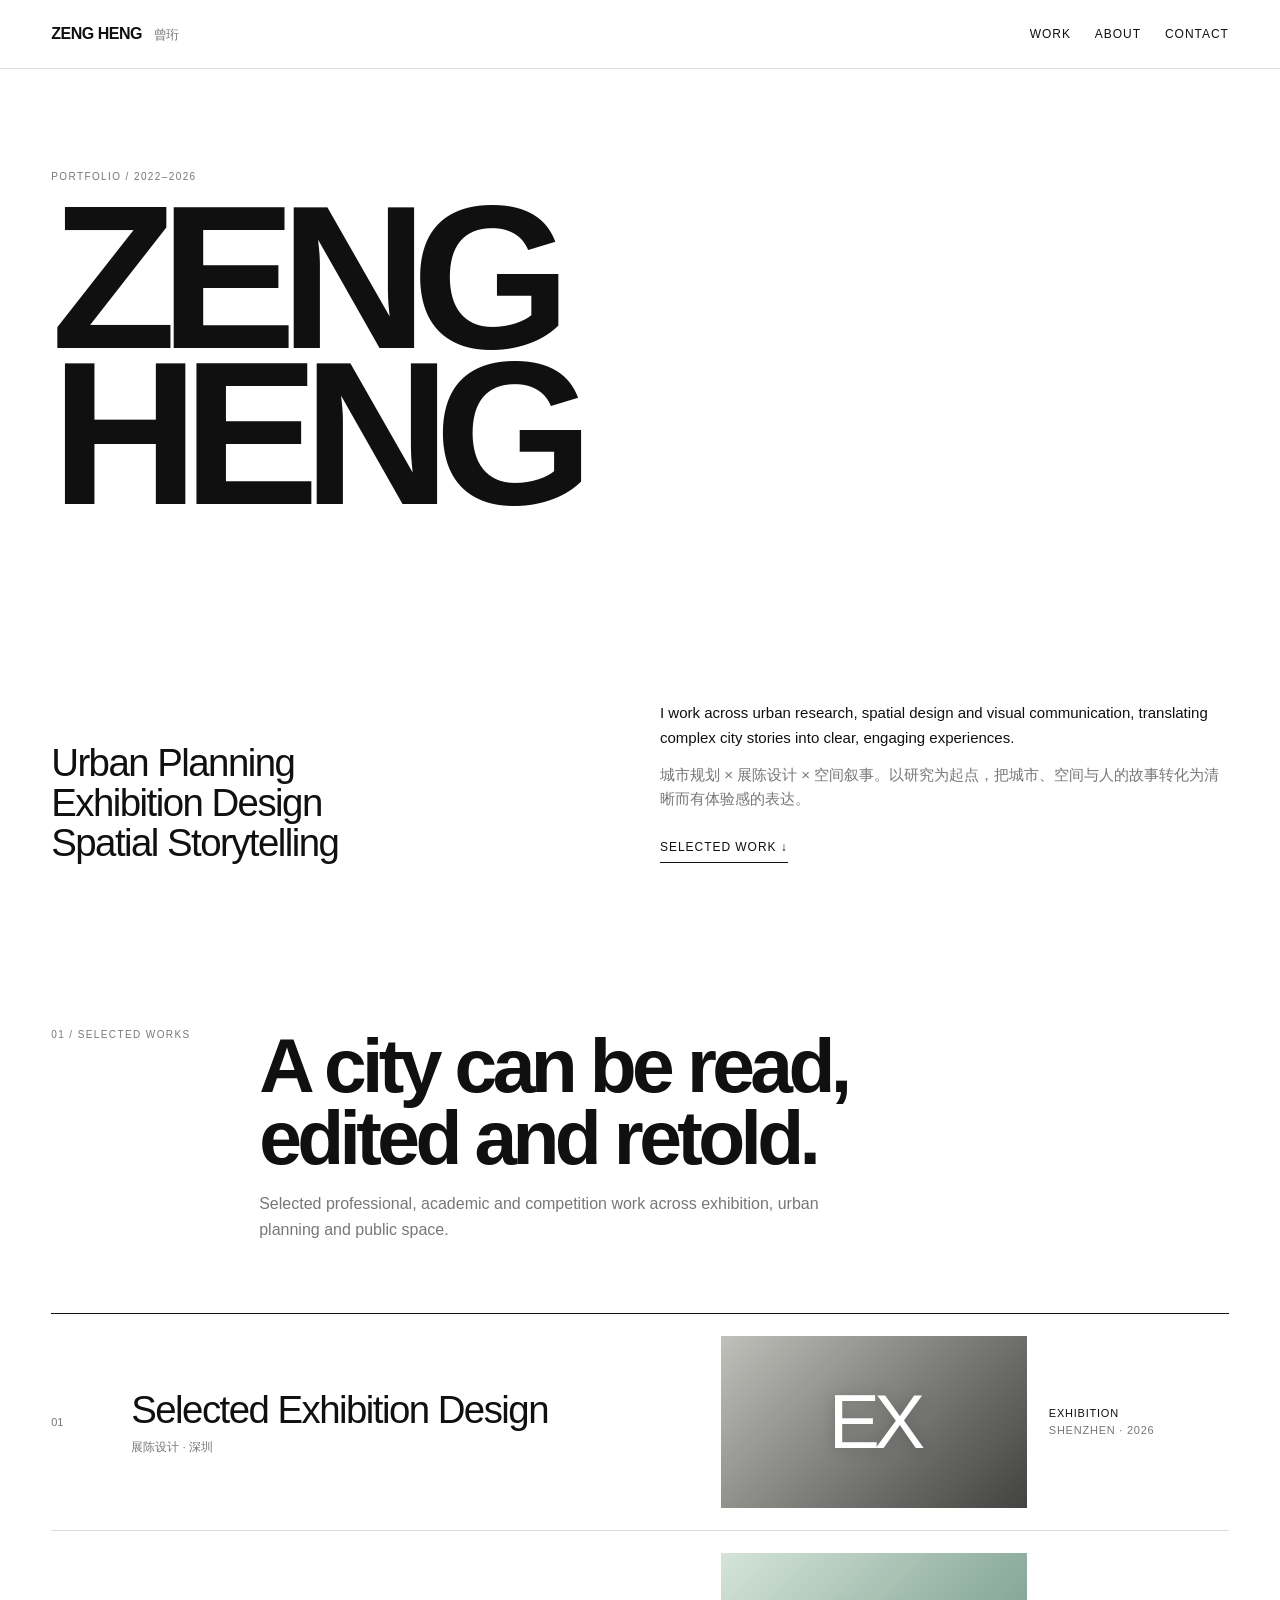
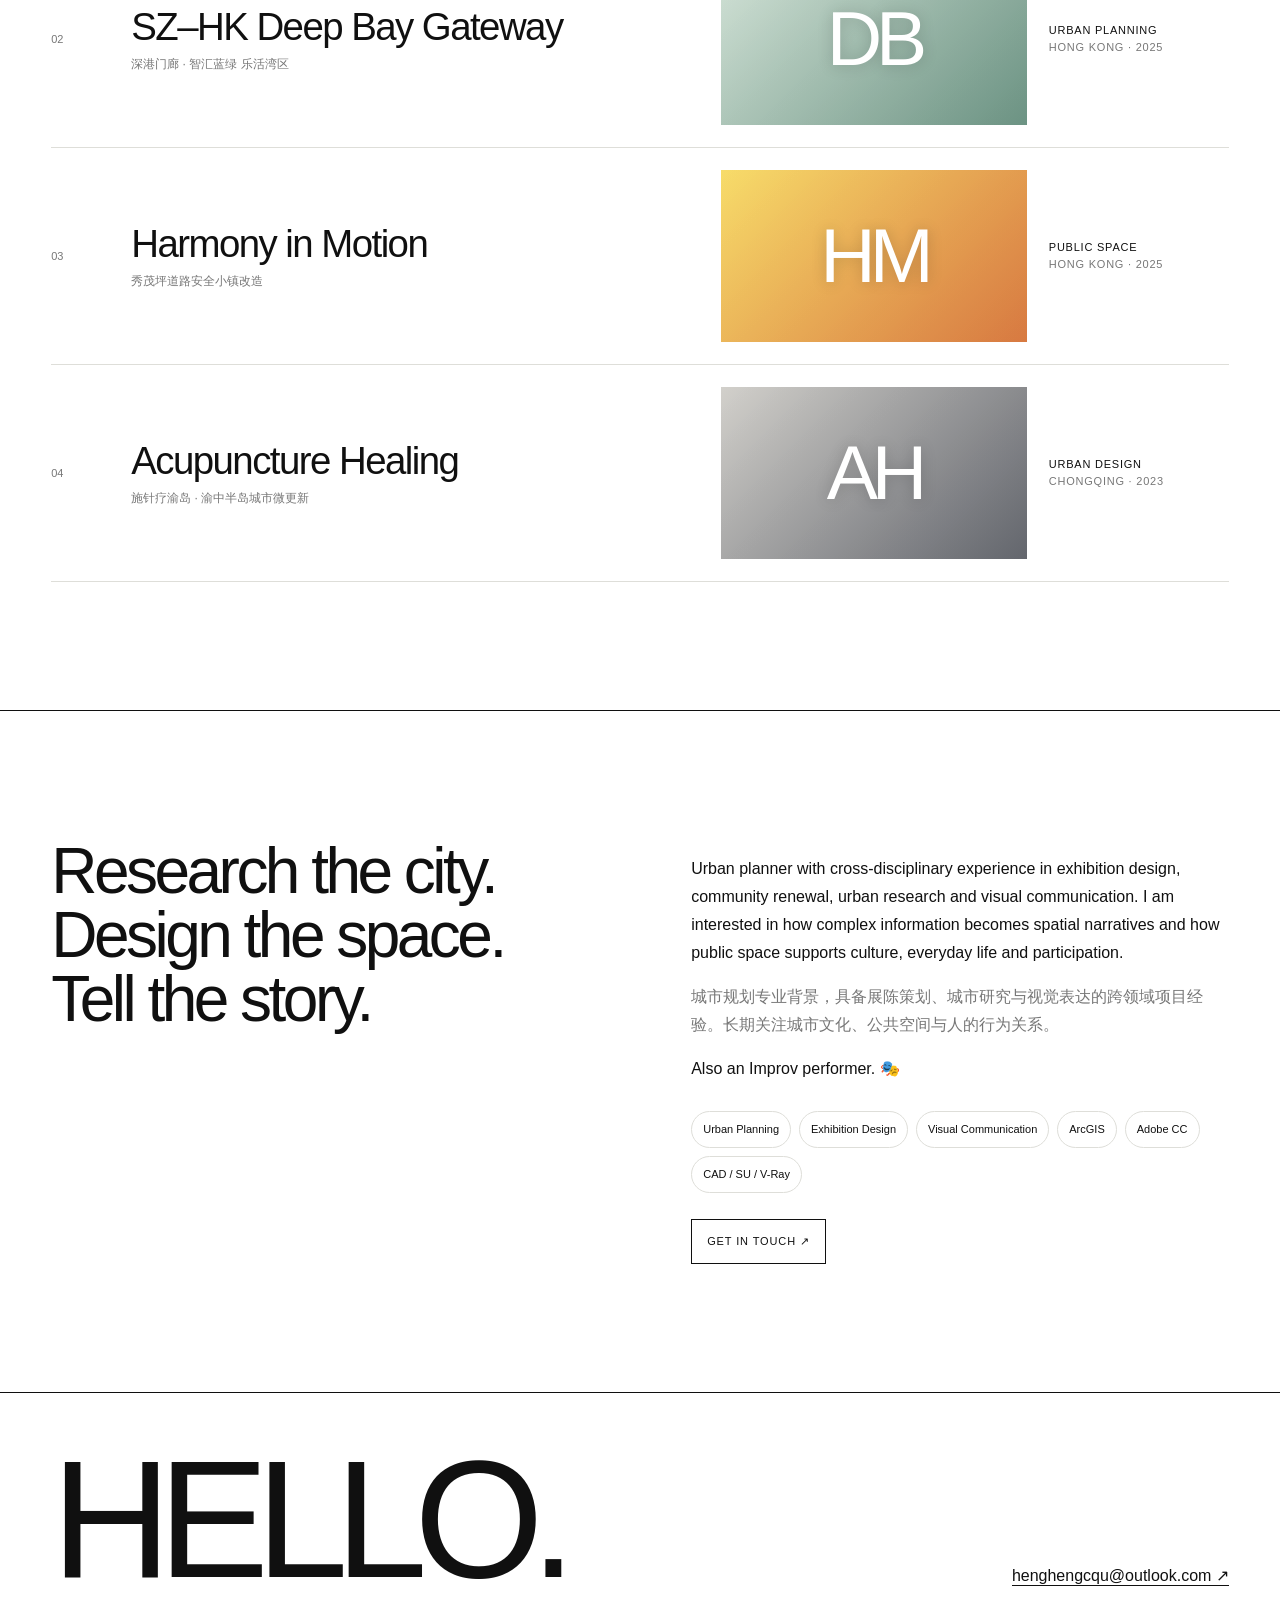
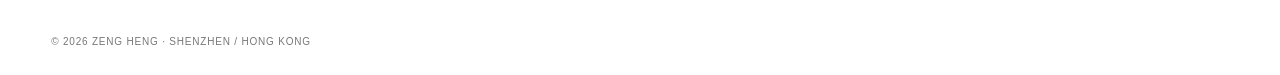
==== index.html @ f4ce3d93 "Publish first responsive portfolio homepage" ====
<!doctype html>
<html lang="en">
<head>
  <meta charset="utf-8" />
  <meta name="viewport" content="width=device-width, initial-scale=1" />
  <meta name="description" content="Zeng Heng portfolio: urban planning, exhibition design and spatial storytelling." />
  <title>ZENG HENG | Portfolio</title>
  <style>
    :root{--ink:#101010;--muted:#777;--line:#deded9;--paper:#fff;--soft:#f4f4f0;--pad:clamp(20px,4vw,64px)}
    *{box-sizing:border-box}html{scroll-behavior:smooth}body{margin:0;background:var(--paper);color:var(--ink);font-family:Arial,"Helvetica Neue",sans-serif}a{color:inherit;text-decoration:none}.shell{width:min(1440px,100%);margin:auto;padding-inline:var(--pad)}
    header{position:sticky;top:0;z-index:20;background:rgba(255,255,255,.94);backdrop-filter:blur(12px);border-bottom:1px solid var(--line)}.nav{height:68px;display:flex;align-items:center;justify-content:space-between;gap:24px}.brand{font-weight:700;letter-spacing:-.03em}.brand small{font-weight:400;color:var(--muted);margin-left:8px}.links{display:flex;gap:24px;font-size:12px;text-transform:uppercase;letter-spacing:.08em}.links a:hover{opacity:.5}
    .hero{min-height:calc(100vh - 68px);display:grid;align-content:space-between;padding-top:clamp(48px,8vw,110px);padding-bottom:38px}.eyebrow{font-size:10px;text-transform:uppercase;letter-spacing:.14em;color:var(--muted)}h1{font-size:clamp(76px,16vw,230px);line-height:.76;letter-spacing:-.08em;margin:18px 0 0}.hero-bottom{display:grid;grid-template-columns:1fr 1fr;gap:40px;align-items:end}.fields{font-size:clamp(24px,3vw,48px);line-height:1.04;letter-spacing:-.04em}.intro{max-width:620px;font-size:15px;line-height:1.65}.cn{color:var(--muted);margin-top:12px}.scroll{display:inline-flex;margin-top:26px;border-bottom:1px solid;padding-bottom:4px;font-size:12px;text-transform:uppercase;letter-spacing:.08em}
    section{padding-block:clamp(74px,10vw,150px)}.section-head{display:grid;grid-template-columns:180px 1fr;gap:28px;margin-bottom:54px}.section-head h2{margin:0;font-size:clamp(42px,6vw,86px);line-height:.94;letter-spacing:-.06em}.note{color:var(--muted);max-width:620px;line-height:1.6;margin-top:18px}
    .projects{border-top:1px solid var(--ink)}.project{display:grid;grid-template-columns:58px minmax(0,1.3fr) minmax(260px,.7fr) 180px;gap:22px;align-items:center;padding:22px 0;border-bottom:1px solid var(--line);transition:.25s}.project:hover{padding-left:10px}.num{font-size:11px;color:var(--muted)}.title{font-size:clamp(25px,3vw,45px);letter-spacing:-.04em}.title small{display:block;color:var(--muted);font-size:12px;letter-spacing:0;margin-top:7px}.thumb{aspect-ratio:16/9;background:var(--soft);display:grid;place-items:center;overflow:hidden;position:relative}.thumb::before{content:"";position:absolute;inset:0;background:linear-gradient(135deg,rgba(0,0,0,.03),rgba(0,0,0,.12))}.thumb span{font-size:clamp(36px,6vw,80px);letter-spacing:-.08em;color:#fff;text-shadow:0 1px 15px rgba(0,0,0,.18);z-index:1}.p1{background:linear-gradient(135deg,#c7c7c2,#4c4c4a)}.p2{background:linear-gradient(135deg,#dcece0,#7ba795)}.p3{background:linear-gradient(135deg,#ffe36d,#f58a4a)}.p4{background:linear-gradient(135deg,#d9d7d2,#71747c)}.meta{font-size:11px;line-height:1.5;text-transform:uppercase;letter-spacing:.07em;color:var(--muted)}.meta strong{display:block;color:var(--ink);font-weight:500}
    .about{border-top:1px solid var(--ink)}.about-grid{display:grid;grid-template-columns:1fr 1fr;gap:clamp(44px,8vw,130px)}.quote{font-size:clamp(38px,5vw,74px);line-height:1;letter-spacing:-.055em;margin:0}.about-copy{font-size:16px;line-height:1.75}.tags{display:flex;flex-wrap:wrap;gap:8px;margin-top:28px}.tag{border:1px solid var(--line);border-radius:999px;padding:8px 11px;font-size:11px}.button{display:inline-flex;margin-top:26px;padding:12px 15px;border:1px solid var(--ink);font-size:11px;text-transform:uppercase;letter-spacing:.08em}.button:hover{background:var(--ink);color:#fff}
    footer{border-top:1px solid var(--ink);padding:60px 0 28px}.footer-grid{display:grid;grid-template-columns:1fr 1fr;gap:40px}.hello{font-size:clamp(80px,13vw,190px);letter-spacing:-.08em;line-height:.8}.contact{display:flex;flex-direction:column;gap:12px;justify-content:end;align-items:flex-end}.contact a{border-bottom:1px solid}.footnote{margin-top:50px;color:var(--muted);font-size:10px;text-transform:uppercase;letter-spacing:.08em}
    @media(max-width:850px){.links{gap:12px}.hero-bottom,.section-head,.about-grid,.footer-grid{grid-template-columns:1fr}.project{grid-template-columns:34px 1fr}.thumb{grid-column:2}.meta{display:none}.contact{align-items:flex-start}.brand small{display:none}}
    @media(max-width:560px){:root{--pad:18px}.links a:nth-child(2),.links a:nth-child(3){display:none}.nav{height:60px}.hero{min-height:calc(100vh - 60px)}h1{font-size:22vw}.fields{font-size:27px}.section-head{margin-bottom:32px}.project{padding:18px 0}.title{font-size:26px}.thumb{aspect-ratio:4/3}.hello{font-size:25vw}}
  </style>
</head>
<body>
<header><div class="shell nav"><a class="brand" href="#top">ZENG HENG <small>曾珩</small></a><nav class="links"><a href="#work">Work</a><a href="#about">About</a><a href="mailto:henghengcqu@outlook.com">Contact</a></nav></div></header>
<main id="top">
  <div class="shell hero">
    <div><div class="eyebrow">Portfolio / 2022–2026</div><h1>ZENG<br>HENG</h1></div>
    <div class="hero-bottom"><div class="fields">Urban Planning<br>Exhibition Design<br>Spatial Storytelling</div><div class="intro">I work across urban research, spatial design and visual communication, translating complex city stories into clear, engaging experiences.<div class="cn">城市规划 × 展陈设计 × 空间叙事。以研究为起点，把城市、空间与人的故事转化为清晰而有体验感的表达。</div><a class="scroll" href="#work">Selected work ↓</a></div></div>
  </div>
  <section id="work" class="shell">
    <div class="section-head"><div class="eyebrow">01 / Selected Works</div><div><h2>A city can be read,<br>edited and retold.</h2><p class="note">Selected professional, academic and competition work across exhibition, urban planning and public space.</p></div></div>
    <div class="projects">
      <article class="project"><div class="num">01</div><div class="title">Selected Exhibition Design<small>展陈设计 · 深圳</small></div><div class="thumb p1"><span>EX</span></div><div class="meta"><strong>Exhibition</strong>Shenzhen · 2026</div></article>
      <article class="project"><div class="num">02</div><div class="title">SZ–HK Deep Bay Gateway<small>深港门廊 · 智汇蓝绿 乐活湾区</small></div><div class="thumb p2"><span>DB</span></div><div class="meta"><strong>Urban Planning</strong>Hong Kong · 2025</div></article>
      <article class="project"><div class="num">03</div><div class="title">Harmony in Motion<small>秀茂坪道路安全小镇改造</small></div><div class="thumb p3"><span>HM</span></div><div class="meta"><strong>Public Space</strong>Hong Kong · 2025</div></article>
      <article class="project"><div class="num">04</div><div class="title">Acupuncture Healing<small>施针疗渝岛 · 渝中半岛城市微更新</small></div><div class="thumb p4"><span>AH</span></div><div class="meta"><strong>Urban Design</strong>Chongqing · 2023</div></article>
    </div>
  </section>
  <section id="about" class="about"><div class="shell about-grid"><p class="quote">Research the city.<br>Design the space.<br>Tell the story.</p><div class="about-copy"><p>Urban planner with cross-disciplinary experience in exhibition design, community renewal, urban research and visual communication. I am interested in how complex information becomes spatial narratives and how public space supports culture, everyday life and participation.</p><p class="cn">城市规划专业背景，具备展陈策划、城市研究与视觉表达的跨领域项目经验。长期关注城市文化、公共空间与人的行为关系。</p><p>Also an Improv performer. 🎭</p><div class="tags"><span class="tag">Urban Planning</span><span class="tag">Exhibition Design</span><span class="tag">Visual Communication</span><span class="tag">ArcGIS</span><span class="tag">Adobe CC</span><span class="tag">CAD / SU / V-Ray</span></div><a class="button" href="mailto:henghengcqu@outlook.com">Get in touch ↗</a></div></div></section>
</main>
<footer><div class="shell"><div class="footer-grid"><div class="hello">HELLO.</div><div class="contact"><a href="mailto:henghengcqu@outlook.com">henghengcqu@outlook.com ↗</a></div></div><div class="footnote">© 2026 ZENG HENG · Shenzhen / Hong Kong</div></div></footer>
</body>
</html>
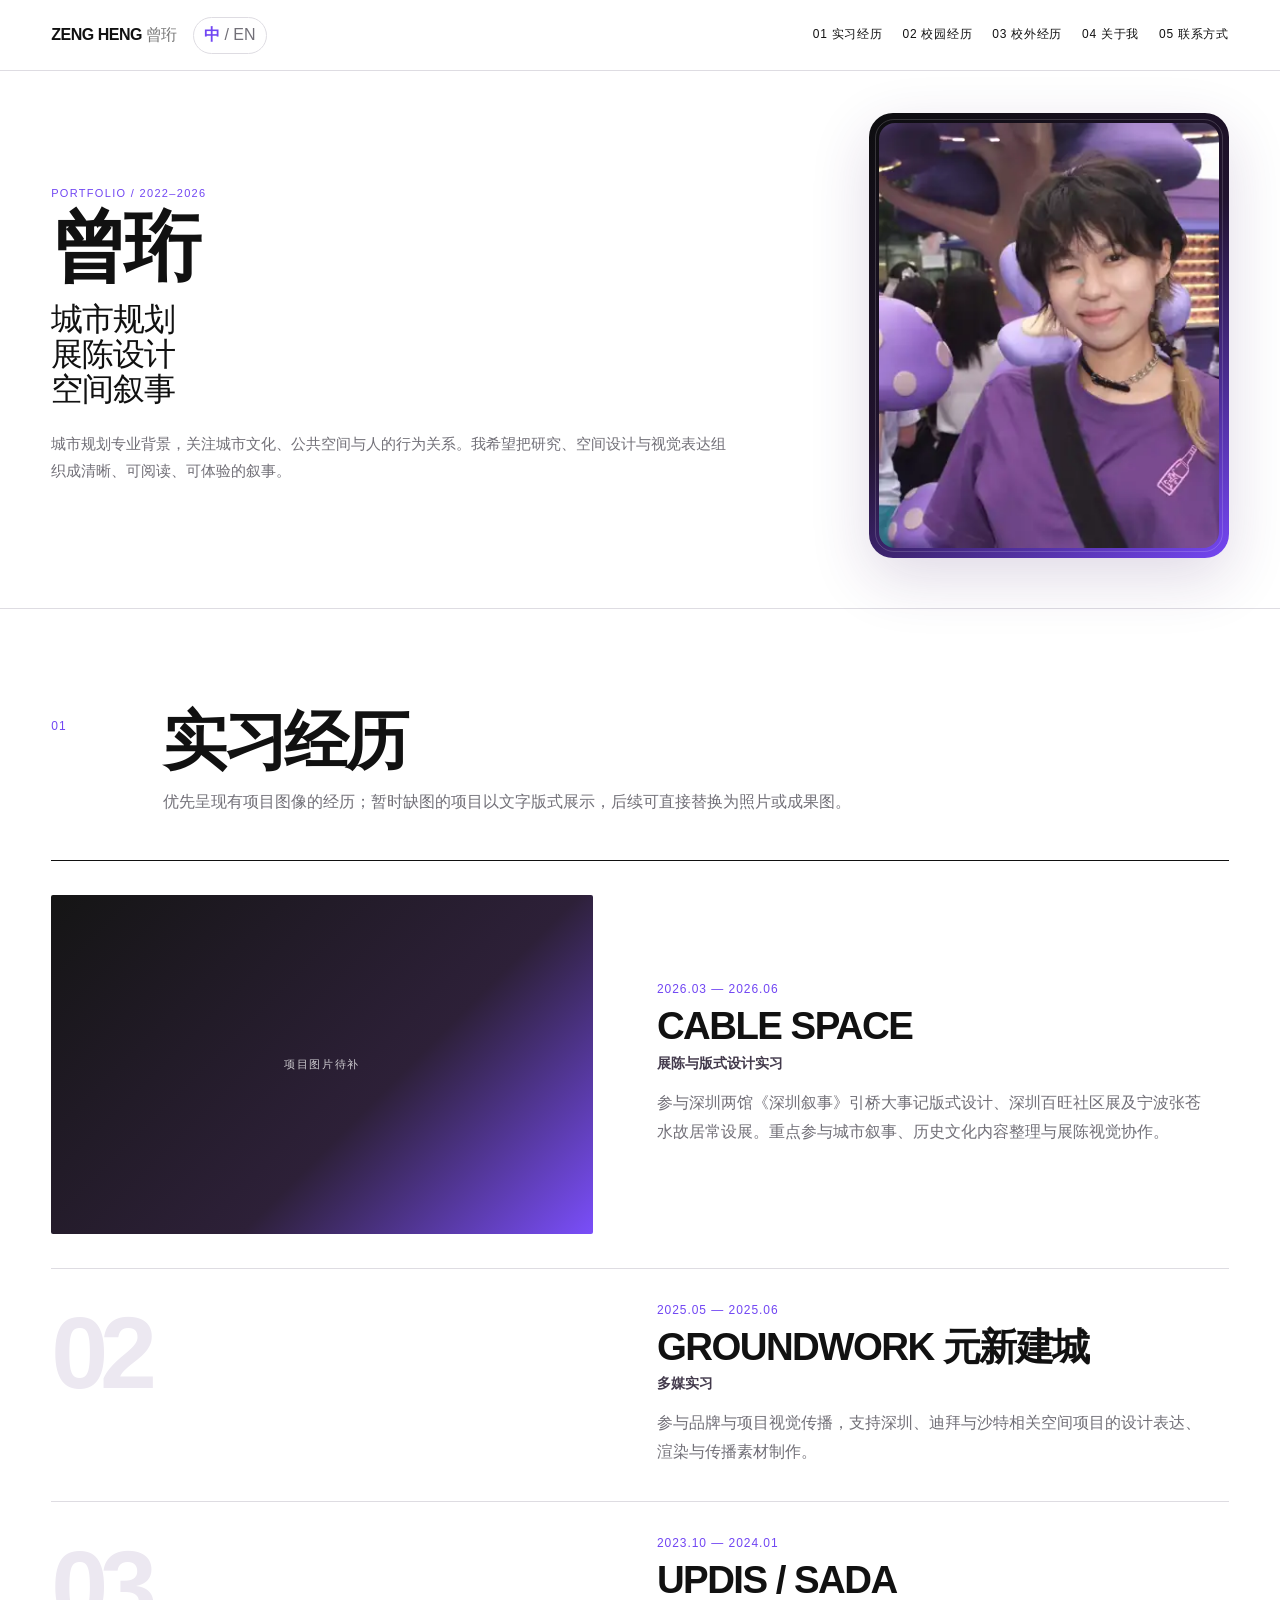
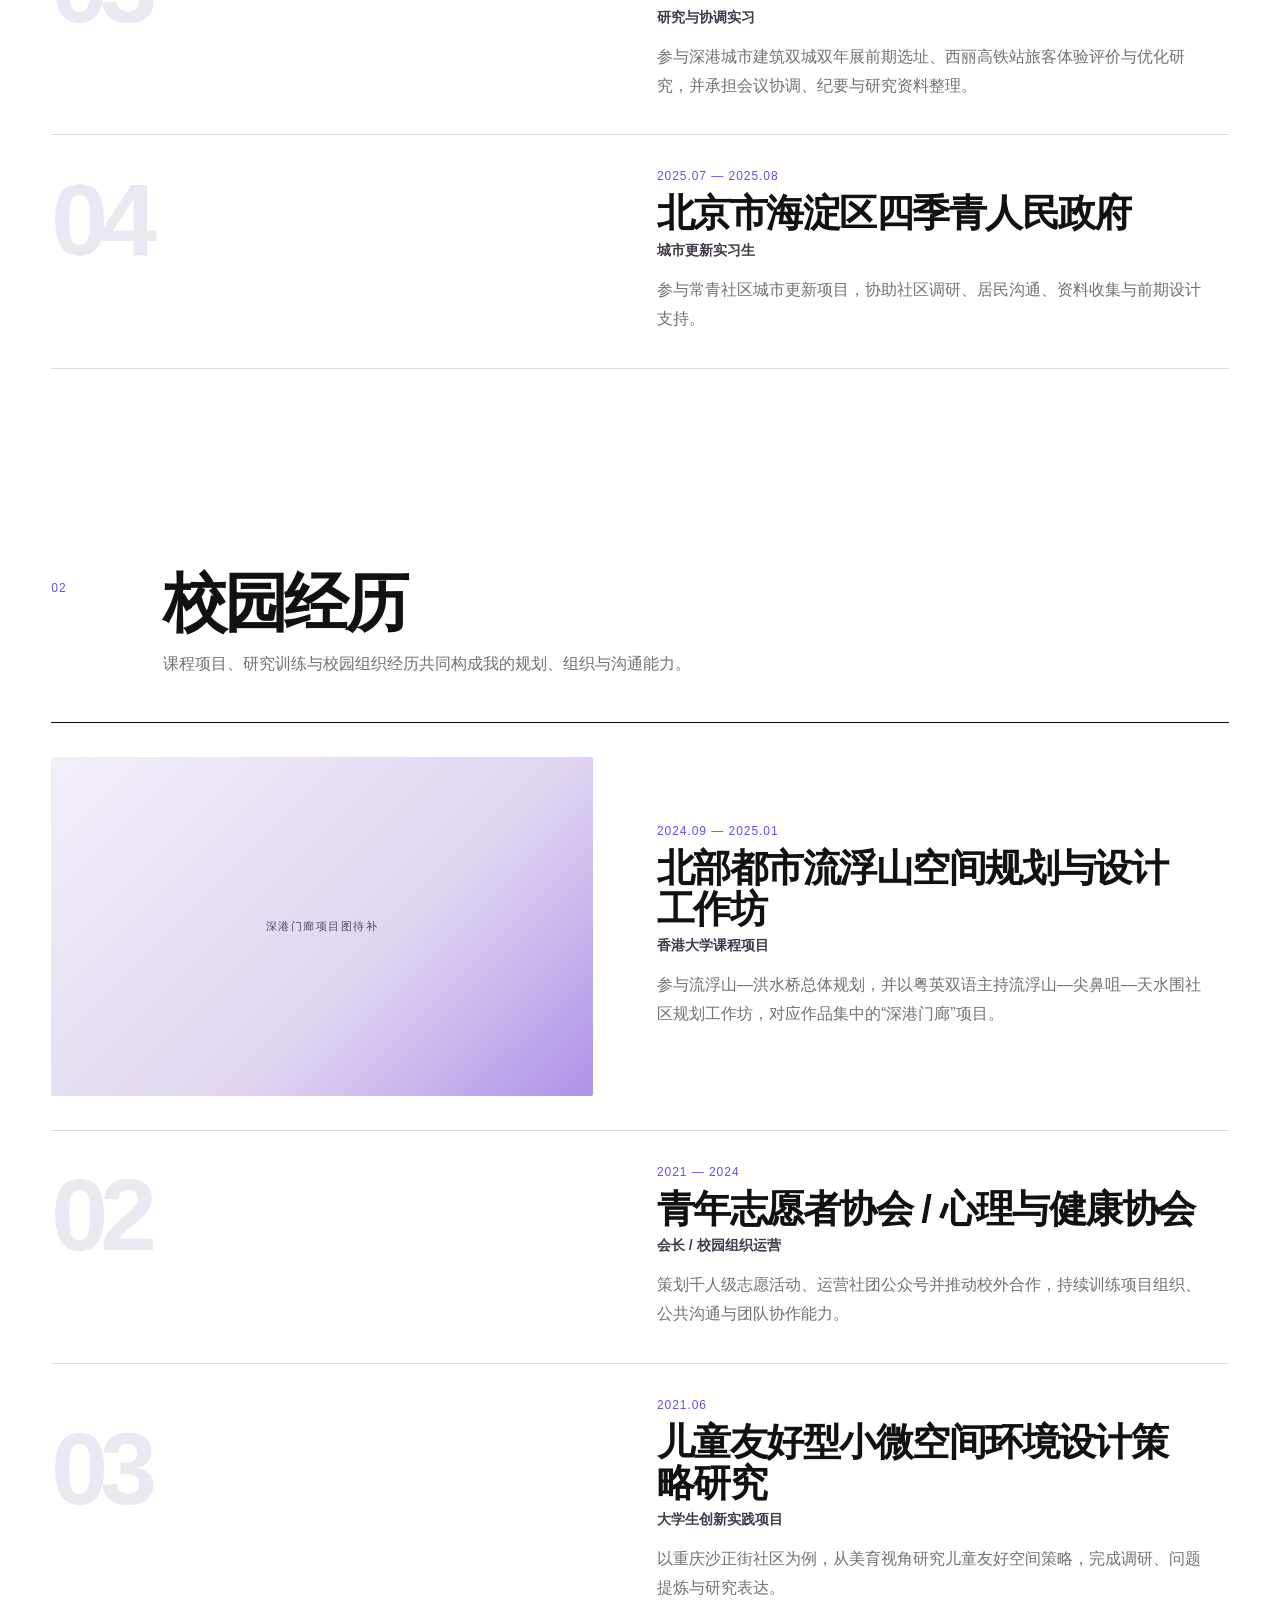
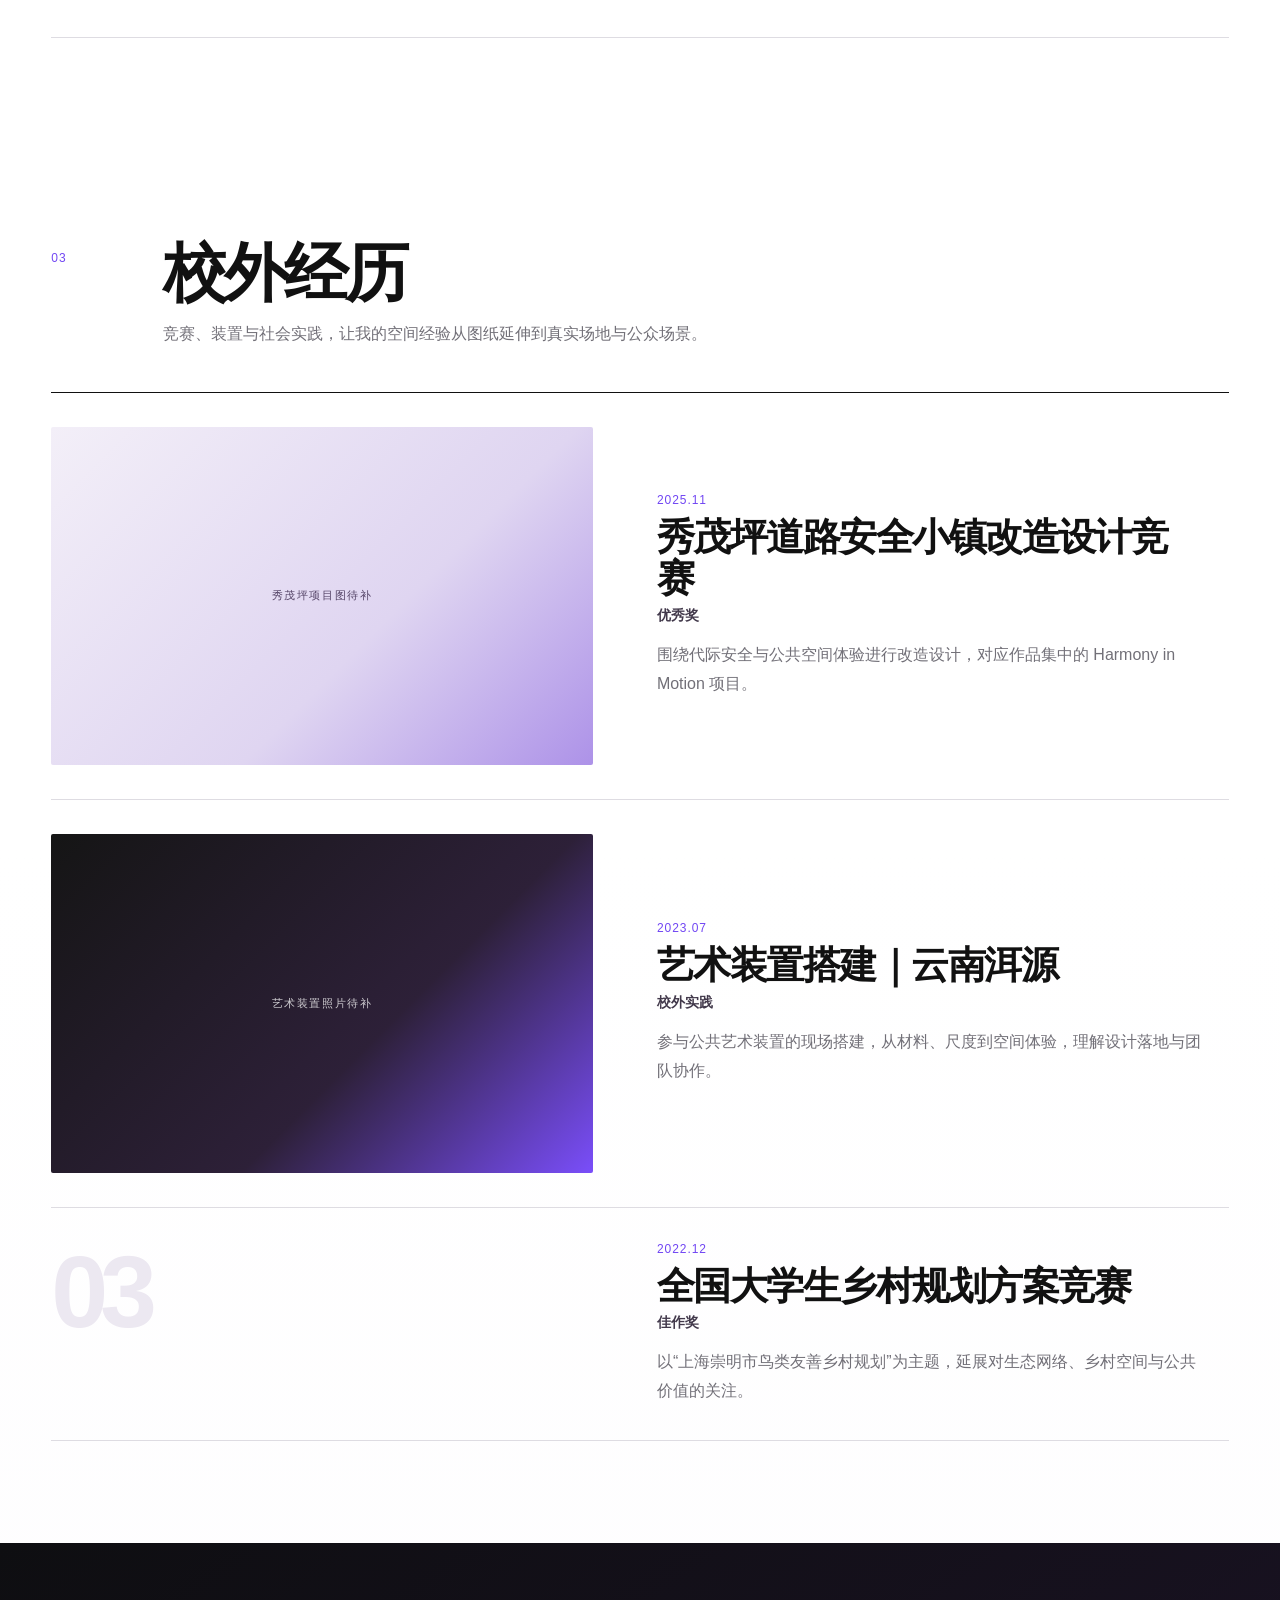
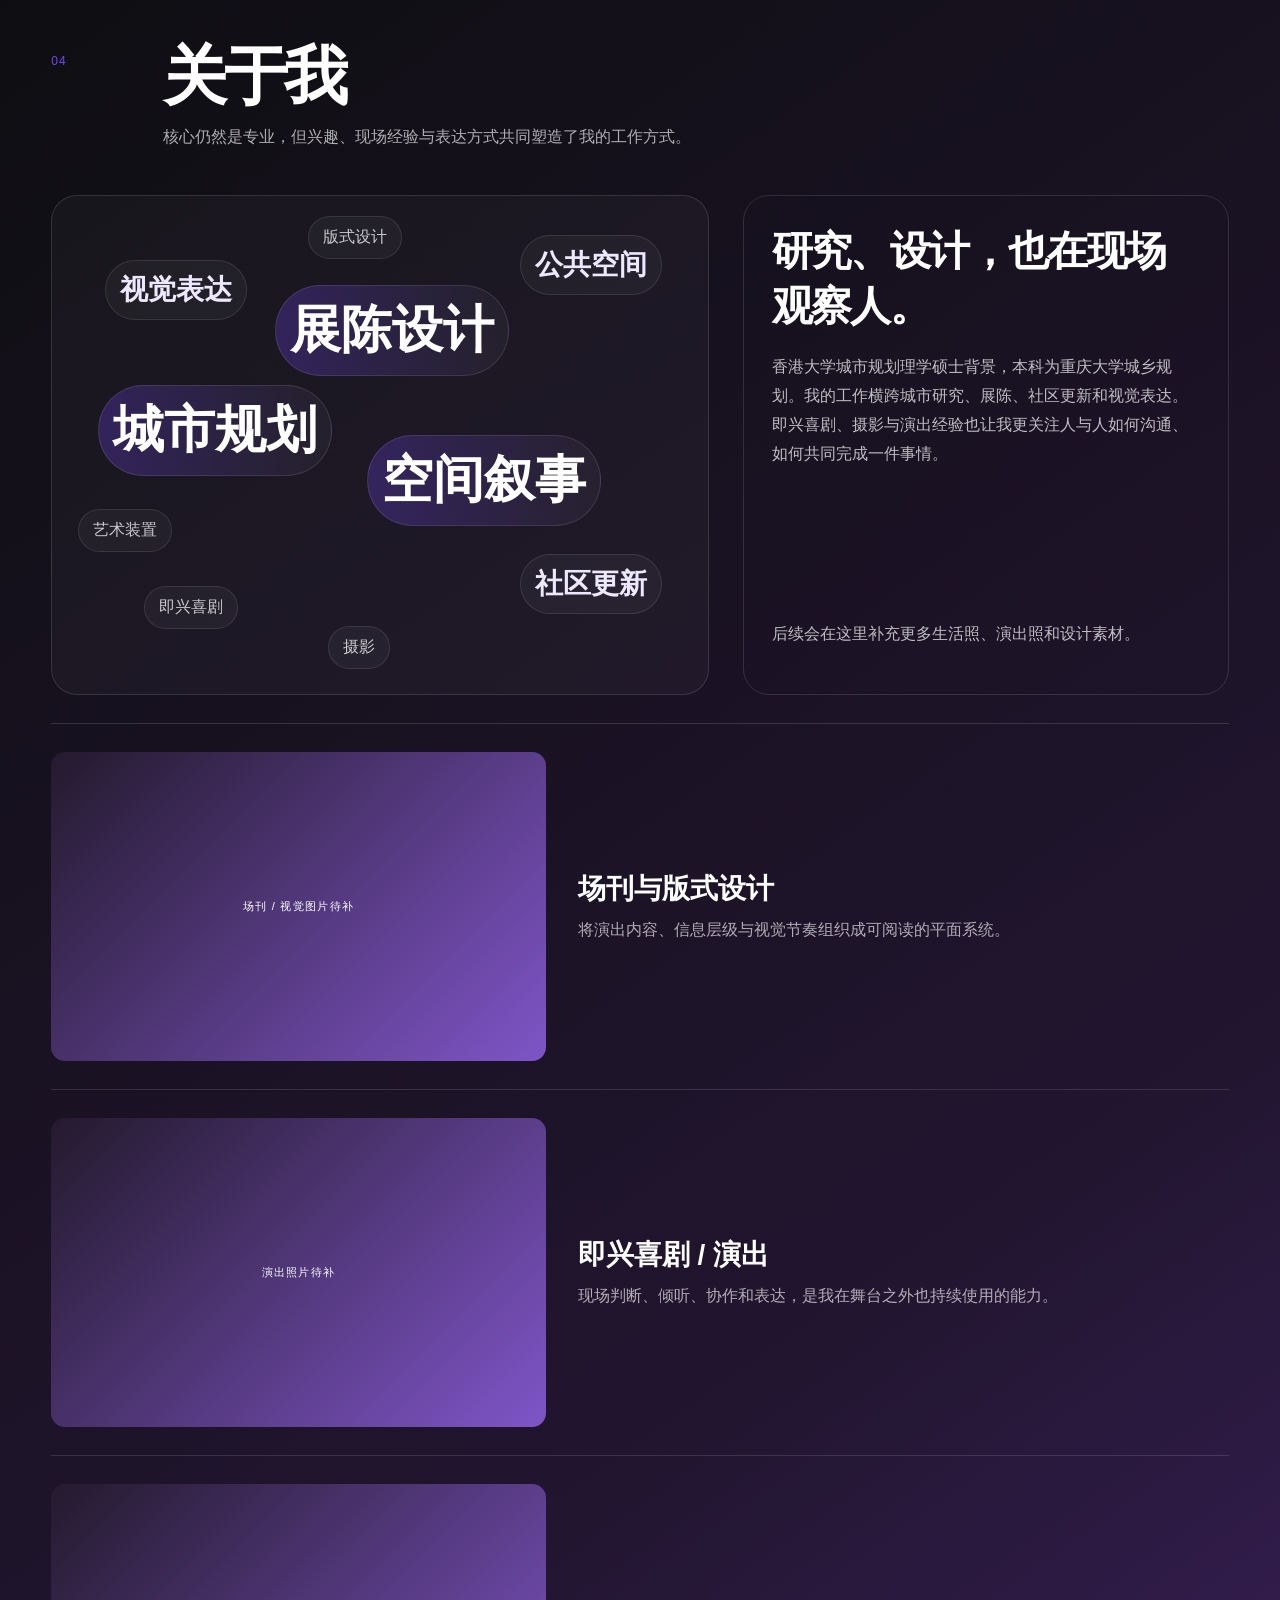
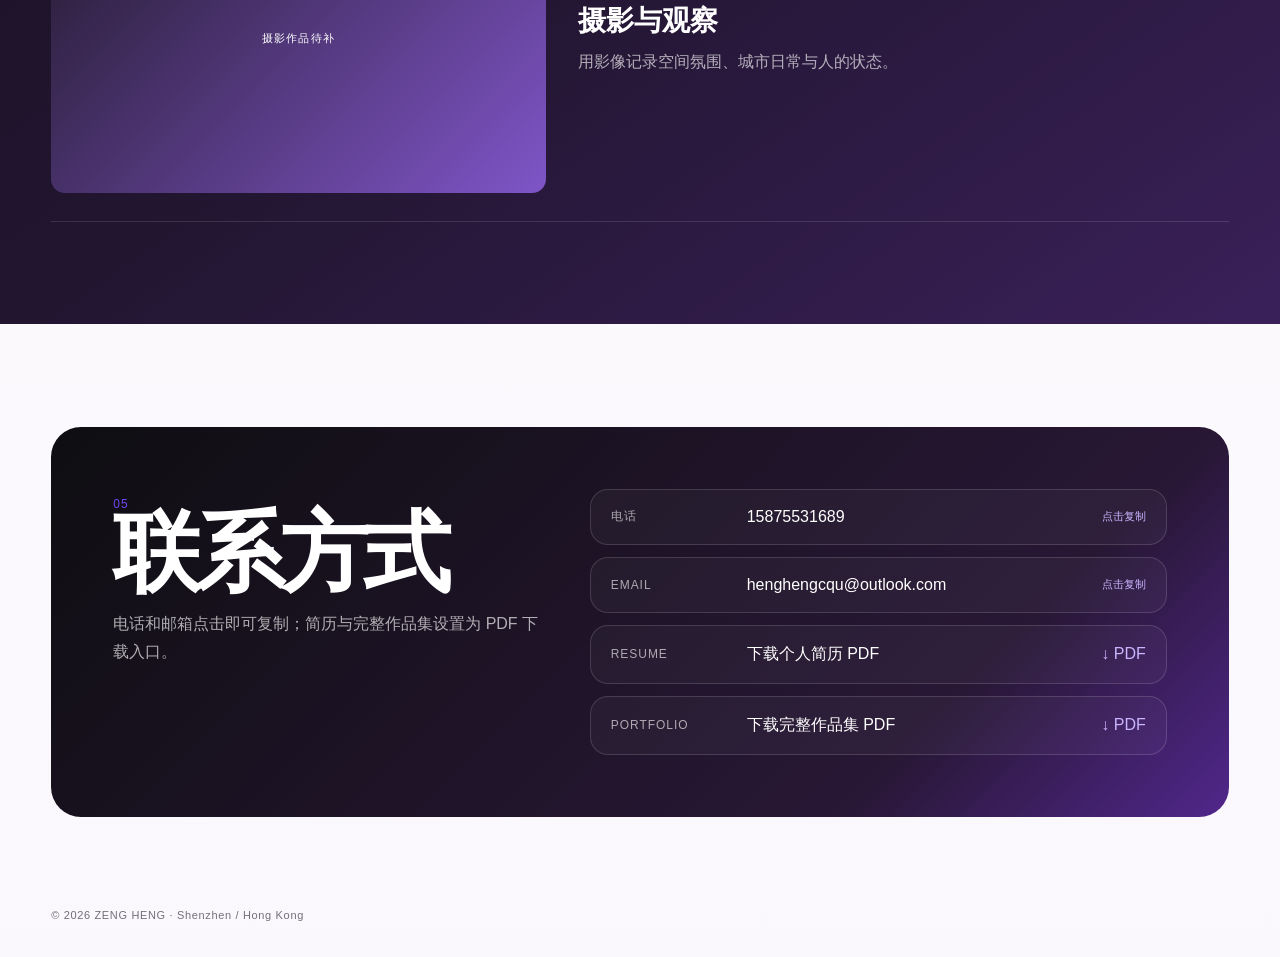
==== commit 9acbd5e4: "Restructure portfolio homepage and navigation" ====
--- a/index.html
+++ b/index.html
@@ -1,41 +1,45 @@
 <!doctype html>
-<html lang="en">
+<html lang="zh-CN">
 <head>
-  <meta charset="utf-8" />
-  <meta name="viewport" content="width=device-width, initial-scale=1" />
-  <meta name="description" content="Zeng Heng portfolio: urban planning, exhibition design and spatial storytelling." />
-  <title>ZENG HENG | Portfolio</title>
-  <style>
-    :root{--ink:#101010;--muted:#777;--line:#deded9;--paper:#fff;--soft:#f4f4f0;--pad:clamp(20px,4vw,64px)}
-    *{box-sizing:border-box}html{scroll-behavior:smooth}body{margin:0;background:var(--paper);color:var(--ink);font-family:Arial,"Helvetica Neue",sans-serif}a{color:inherit;text-decoration:none}.shell{width:min(1440px,100%);margin:auto;padding-inline:var(--pad)}
-    header{position:sticky;top:0;z-index:20;background:rgba(255,255,255,.94);backdrop-filter:blur(12px);border-bottom:1px solid var(--line)}.nav{height:68px;display:flex;align-items:center;justify-content:space-between;gap:24px}.brand{font-weight:700;letter-spacing:-.03em}.brand small{font-weight:400;color:var(--muted);margin-left:8px}.links{display:flex;gap:24px;font-size:12px;text-transform:uppercase;letter-spacing:.08em}.links a:hover{opacity:.5}
-    .hero{min-height:calc(100vh - 68px);display:grid;align-content:space-between;padding-top:clamp(48px,8vw,110px);padding-bottom:38px}.eyebrow{font-size:10px;text-transform:uppercase;letter-spacing:.14em;color:var(--muted)}h1{font-size:clamp(76px,16vw,230px);line-height:.76;letter-spacing:-.08em;margin:18px 0 0}.hero-bottom{display:grid;grid-template-columns:1fr 1fr;gap:40px;align-items:end}.fields{font-size:clamp(24px,3vw,48px);line-height:1.04;letter-spacing:-.04em}.intro{max-width:620px;font-size:15px;line-height:1.65}.cn{color:var(--muted);margin-top:12px}.scroll{display:inline-flex;margin-top:26px;border-bottom:1px solid;padding-bottom:4px;font-size:12px;text-transform:uppercase;letter-spacing:.08em}
-    section{padding-block:clamp(74px,10vw,150px)}.section-head{display:grid;grid-template-columns:180px 1fr;gap:28px;margin-bottom:54px}.section-head h2{margin:0;font-size:clamp(42px,6vw,86px);line-height:.94;letter-spacing:-.06em}.note{color:var(--muted);max-width:620px;line-height:1.6;margin-top:18px}
-    .projects{border-top:1px solid var(--ink)}.project{display:grid;grid-template-columns:58px minmax(0,1.3fr) minmax(260px,.7fr) 180px;gap:22px;align-items:center;padding:22px 0;border-bottom:1px solid var(--line);transition:.25s}.project:hover{padding-left:10px}.num{font-size:11px;color:var(--muted)}.title{font-size:clamp(25px,3vw,45px);letter-spacing:-.04em}.title small{display:block;color:var(--muted);font-size:12px;letter-spacing:0;margin-top:7px}.thumb{aspect-ratio:16/9;background:var(--soft);display:grid;place-items:center;overflow:hidden;position:relative}.thumb::before{content:"";position:absolute;inset:0;background:linear-gradient(135deg,rgba(0,0,0,.03),rgba(0,0,0,.12))}.thumb span{font-size:clamp(36px,6vw,80px);letter-spacing:-.08em;color:#fff;text-shadow:0 1px 15px rgba(0,0,0,.18);z-index:1}.p1{background:linear-gradient(135deg,#c7c7c2,#4c4c4a)}.p2{background:linear-gradient(135deg,#dcece0,#7ba795)}.p3{background:linear-gradient(135deg,#ffe36d,#f58a4a)}.p4{background:linear-gradient(135deg,#d9d7d2,#71747c)}.meta{font-size:11px;line-height:1.5;text-transform:uppercase;letter-spacing:.07em;color:var(--muted)}.meta strong{display:block;color:var(--ink);font-weight:500}
-    .about{border-top:1px solid var(--ink)}.about-grid{display:grid;grid-template-columns:1fr 1fr;gap:clamp(44px,8vw,130px)}.quote{font-size:clamp(38px,5vw,74px);line-height:1;letter-spacing:-.055em;margin:0}.about-copy{font-size:16px;line-height:1.75}.tags{display:flex;flex-wrap:wrap;gap:8px;margin-top:28px}.tag{border:1px solid var(--line);border-radius:999px;padding:8px 11px;font-size:11px}.button{display:inline-flex;margin-top:26px;padding:12px 15px;border:1px solid var(--ink);font-size:11px;text-transform:uppercase;letter-spacing:.08em}.button:hover{background:var(--ink);color:#fff}
-    footer{border-top:1px solid var(--ink);padding:60px 0 28px}.footer-grid{display:grid;grid-template-columns:1fr 1fr;gap:40px}.hello{font-size:clamp(80px,13vw,190px);letter-spacing:-.08em;line-height:.8}.contact{display:flex;flex-direction:column;gap:12px;justify-content:end;align-items:flex-end}.contact a{border-bottom:1px solid}.footnote{margin-top:50px;color:var(--muted);font-size:10px;text-transform:uppercase;letter-spacing:.08em}
-    @media(max-width:850px){.links{gap:12px}.hero-bottom,.section-head,.about-grid,.footer-grid{grid-template-columns:1fr}.project{grid-template-columns:34px 1fr}.thumb{grid-column:2}.meta{display:none}.contact{align-items:flex-start}.brand small{display:none}}
-    @media(max-width:560px){:root{--pad:18px}.links a:nth-child(2),.links a:nth-child(3){display:none}.nav{height:60px}.hero{min-height:calc(100vh - 60px)}h1{font-size:22vw}.fields{font-size:27px}.section-head{margin-bottom:32px}.project{padding:18px 0}.title{font-size:26px}.thumb{aspect-ratio:4/3}.hello{font-size:25vw}}
-  </style>
+<meta charset="utf-8" />
+<meta name="viewport" content="width=device-width,initial-scale=1" />
+<meta name="description" content="曾珩个人作品集：城市规划、展陈设计与空间叙事。" />
+<title>ZENG HENG｜曾珩</title>
+<style>
+:root{--ink:#111;--muted:#727078;--line:#dedce2;--paper:#fff;--soft:#f7f5f9;--violet:#7146f3;--deep:#1d122b;--pad:clamp(18px,4vw,62px)}
+*{box-sizing:border-box}html{scroll-behavior:smooth}body{margin:0;background:linear-gradient(180deg,#fff 0%,#fff 55%,#faf8fc 100%);color:var(--ink);font-family:Arial,"Noto Sans SC","Microsoft YaHei",sans-serif}a{color:inherit;text-decoration:none}button{font:inherit}.shell{width:min(1420px,100%);margin:auto;padding-inline:var(--pad)}
+header{position:sticky;top:0;z-index:30;background:rgba(255,255,255,.92);backdrop-filter:blur(14px);border-bottom:1px solid var(--line)}.nav{min-height:70px;display:flex;align-items:center;justify-content:space-between;gap:22px}.brandline{display:flex;align-items:center;gap:16px}.brand{font-weight:800;letter-spacing:-.03em}.lang{border:1px solid var(--line);background:#fff;border-radius:999px;padding:7px 10px;cursor:pointer;color:var(--muted)}.lang b{color:var(--violet)}.links{display:flex;gap:20px;flex-wrap:wrap;font-size:12px;letter-spacing:.06em}.links a{padding:6px 0;border-bottom:1px solid transparent}.links a:hover{border-color:var(--violet);color:var(--violet)}
+.intro{padding:42px 0 50px;border-bottom:1px solid var(--line)}.intro-grid{display:grid;grid-template-columns:minmax(0,1fr) minmax(220px,360px);gap:clamp(28px,5vw,72px);align-items:center}.kicker{font-size:11px;letter-spacing:.12em;text-transform:uppercase;color:var(--violet)}.intro h1{font-size:clamp(48px,6vw,82px);line-height:.92;letter-spacing:-.06em;margin:12px 0 20px}.roles{font-size:clamp(22px,2.5vw,36px);line-height:1.1;letter-spacing:-.03em}.lead{max-width:680px;color:var(--muted);line-height:1.8;margin:22px 0 0;font-size:15px}.life-wrap{position:relative;padding:10px;border-radius:24px;background:linear-gradient(145deg,#0d0d0f 0%,#21132e 48%,#7446f3 100%);box-shadow:0 20px 60px rgba(60,24,99,.16)}.life{display:block;width:100%;aspect-ratio:4/5;object-fit:cover;border-radius:16px}.life-wrap:after{content:"";position:absolute;inset:6px;border:1px solid rgba(255,255,255,.17);border-radius:19px;pointer-events:none}
+section{padding:clamp(68px,8vw,118px) 0}.section-head{display:grid;grid-template-columns:90px minmax(0,1fr);gap:22px;margin-bottom:44px}.idx{font-size:12px;color:var(--violet);letter-spacing:.1em;padding-top:8px}h2{font-size:clamp(42px,5vw,72px);letter-spacing:-.055em;line-height:.95;margin:0}.section-note{color:var(--muted);line-height:1.75;max-width:760px;margin:16px 0 0}
+.rows{border-top:1px solid var(--ink)}.row{display:grid;grid-template-columns:minmax(260px,46%) minmax(0,54%);gap:clamp(24px,5vw,70px);padding:34px 0;border-bottom:1px solid var(--line);align-items:center}.visual{aspect-ratio:16/10;border-radius:2px;background:linear-gradient(135deg,#151515,#2d2038 60%,#7a4efa);display:grid;place-items:center;overflow:hidden;position:relative;color:#fff}.visual.light{background:linear-gradient(135deg,#f3eff8,#dfd5f1 60%,#ad92e8);color:#2b183e}.visual span{font-size:11px;letter-spacing:.14em;text-transform:uppercase;opacity:.78}.copy{padding-right:2vw}.date{font-size:12px;letter-spacing:.08em;color:var(--violet);text-transform:uppercase}.copy h3{font-size:clamp(28px,3vw,44px);letter-spacing:-.04em;line-height:1.06;margin:10px 0 8px}.role{font-size:14px;color:#42394b;font-weight:700;margin-bottom:16px}.copy p{color:var(--muted);line-height:1.8;margin:0;max-width:720px}.text-only .visual{background:transparent;border:0;aspect-ratio:auto;min-height:145px;justify-items:start;align-content:start;color:var(--ink)}.text-only .visual b{font-size:clamp(64px,8vw,125px);letter-spacing:-.08em;line-height:.8;color:#ece8f1}
+.about-wrap{background:linear-gradient(145deg,#0e0e11,#21152f 68%,#3a2059);color:#fff}.about-wrap .section-note{color:rgba(255,255,255,.66)}.about-grid{display:grid;grid-template-columns:1.15fr .85fr;gap:34px;align-items:stretch}.cloud{min-height:500px;position:relative;border:1px solid rgba(255,255,255,.12);border-radius:26px;background:rgba(255,255,255,.03);overflow:hidden}.word{position:absolute;white-space:nowrap;padding:10px 14px;border:1px solid rgba(255,255,255,.1);border-radius:999px;background:rgba(255,255,255,.04);color:rgba(255,255,255,.76)}.word.major{font-size:clamp(26px,4vw,56px);font-weight:800;color:#fff;background:linear-gradient(90deg,rgba(113,70,243,.28),rgba(255,255,255,.04))}.word.mid{font-size:clamp(18px,2.2vw,29px);font-weight:700;color:#eee8ff}.w1{left:7%;top:38%}.w2{left:34%;top:18%}.w3{left:48%;top:48%}.w4{left:8%;top:13%}.w5{right:7%;top:8%}.w6{right:7%;bottom:16%}.w7{left:14%;bottom:13%}.w8{left:42%;bottom:5%}.w9{left:39%;top:4%}.w10{left:4%;top:63%}.about-copy{border:1px solid rgba(255,255,255,.12);border-radius:26px;padding:28px;display:flex;flex-direction:column;justify-content:space-between}.about-copy h3{font-size:clamp(28px,3.2vw,46px);margin:0 0 18px;letter-spacing:-.04em}.about-copy p{color:rgba(255,255,255,.72);line-height:1.82;margin:0 0 18px}.skills{margin-top:28px;border-top:1px solid rgba(255,255,255,.14)}.skill-row{display:grid;grid-template-columns:minmax(260px,42%) 1fr;gap:32px;padding:28px 0;border-bottom:1px solid rgba(255,255,255,.12);align-items:center}.skill-img{aspect-ratio:16/10;border-radius:14px;background:linear-gradient(135deg,#241a2d,#7f55c7);display:grid;place-items:center;color:#fff;font-size:11px;letter-spacing:.12em}.skill-row h4{font-size:28px;margin:0 0 8px}.skill-row p{color:rgba(255,255,255,.65);line-height:1.7;margin:0}
+.contact-section{padding-bottom:70px}.contact-box{background:linear-gradient(135deg,#0e0e11,#281735 75%,#51278c);color:#fff;border-radius:30px;padding:clamp(28px,5vw,62px);display:grid;grid-template-columns:.85fr 1.15fr;gap:50px}.contact-box h2{font-size:clamp(46px,7vw,88px)}.contact-box p{color:rgba(255,255,255,.66);line-height:1.7}.contact-actions{display:grid;gap:12px}.contact-action{border:1px solid rgba(255,255,255,.14);border-radius:18px;padding:18px 20px;background:rgba(255,255,255,.035);color:#fff;text-align:left;cursor:pointer;display:grid;grid-template-columns:120px 1fr auto;gap:16px;align-items:center}.contact-action:hover{background:rgba(113,70,243,.17)}.contact-action span{font-size:12px;color:rgba(255,255,255,.62);letter-spacing:.08em;text-transform:uppercase}.contact-action strong{font-size:16px;font-weight:500;word-break:break-all}.contact-action em{font-size:11px;color:#cab5ff;font-style:normal}.download{display:grid;grid-template-columns:120px 1fr auto;gap:16px;align-items:center;border:1px solid rgba(255,255,255,.14);border-radius:18px;padding:18px 20px;background:rgba(255,255,255,.035)}.download:hover{background:rgba(113,70,243,.17)}.download span{font-size:12px;color:rgba(255,255,255,.62);letter-spacing:.08em;text-transform:uppercase}.download strong{font-weight:500}.download i{font-style:normal;color:#cab5ff}.toast{position:fixed;left:50%;bottom:22px;transform:translate(-50%,20px);background:#111;color:#fff;padding:11px 15px;border-radius:999px;opacity:0;pointer-events:none;transition:.2s;z-index:50;font-size:13px}.toast.show{opacity:1;transform:translate(-50%,0)}footer{padding:22px 0 36px;color:var(--muted);font-size:11px;letter-spacing:.06em}
+@media(max-width:900px){.links{gap:12px}.intro-grid,.about-grid,.contact-box{grid-template-columns:1fr}.intro-grid{grid-template-columns:1fr minmax(200px,300px)}.row,.skill-row{grid-template-columns:1fr}.text-only .visual{min-height:65px}.contact-box{gap:26px}}
+@media(max-width:650px){.nav{align-items:flex-start;padding:14px 0;flex-direction:column}.links{width:100%;overflow-x:auto;white-space:nowrap;padding-bottom:2px}.intro-grid{grid-template-columns:1fr}.intro{padding-top:34px}.intro h1{font-size:16vw}.life-wrap{width:min(78vw,330px)}.section-head{grid-template-columns:42px 1fr}.row{padding:24px 0}.visual{aspect-ratio:4/3}.cloud{min-height:420px}.word.major{font-size:26px}.word.mid{font-size:18px}.word{font-size:12px;padding:8px 10px}.w1{left:4%;top:38%}.w2{left:28%;top:18%}.w3{left:36%;top:53%}.w5{right:3%;top:8%}.contact-action,.download{grid-template-columns:1fr;gap:5px}.contact-action em,.download i{justify-self:start}}
+</style>
 </head>
 <body>
-<header><div class="shell nav"><a class="brand" href="#top">ZENG HENG <small>曾珩</small></a><nav class="links"><a href="#work">Work</a><a href="#about">About</a><a href="mailto:henghengcqu@outlook.com">Contact</a></nav></div></header>
+<header><div class="shell nav"><div class="brandline"><a class="brand" href="#top">ZENG HENG <span style="color:#777;font-weight:400">曾珩</span></a><button class="lang" id="langBtn"><b>中</b> / EN</button></div><nav class="links"><a href="#internships" data-zh="01 实习经历" data-en="01 Internships">01 实习经历</a><a href="#campus" data-zh="02 校园经历" data-en="02 Campus">02 校园经历</a><a href="#outside" data-zh="03 校外经历" data-en="03 Outside">03 校外经历</a><a href="#about" data-zh="04 关于我" data-en="04 About">04 关于我</a><a href="#contact" data-zh="05 联系方式" data-en="05 Contact">05 联系方式</a></nav></div></header>
 <main id="top">
-  <div class="shell hero">
-    <div><div class="eyebrow">Portfolio / 2022–2026</div><h1>ZENG<br>HENG</h1></div>
-    <div class="hero-bottom"><div class="fields">Urban Planning<br>Exhibition Design<br>Spatial Storytelling</div><div class="intro">I work across urban research, spatial design and visual communication, translating complex city stories into clear, engaging experiences.<div class="cn">城市规划 × 展陈设计 × 空间叙事。以研究为起点，把城市、空间与人的故事转化为清晰而有体验感的表达。</div><a class="scroll" href="#work">Selected work ↓</a></div></div>
-  </div>
-  <section id="work" class="shell">
-    <div class="section-head"><div class="eyebrow">01 / Selected Works</div><div><h2>A city can be read,<br>edited and retold.</h2><p class="note">Selected professional, academic and competition work across exhibition, urban planning and public space.</p></div></div>
-    <div class="projects">
-      <article class="project"><div class="num">01</div><div class="title">Selected Exhibition Design<small>展陈设计 · 深圳</small></div><div class="thumb p1"><span>EX</span></div><div class="meta"><strong>Exhibition</strong>Shenzhen · 2026</div></article>
-      <article class="project"><div class="num">02</div><div class="title">SZ–HK Deep Bay Gateway<small>深港门廊 · 智汇蓝绿 乐活湾区</small></div><div class="thumb p2"><span>DB</span></div><div class="meta"><strong>Urban Planning</strong>Hong Kong · 2025</div></article>
-      <article class="project"><div class="num">03</div><div class="title">Harmony in Motion<small>秀茂坪道路安全小镇改造</small></div><div class="thumb p3"><span>HM</span></div><div class="meta"><strong>Public Space</strong>Hong Kong · 2025</div></article>
-      <article class="project"><div class="num">04</div><div class="title">Acupuncture Healing<small>施针疗渝岛 · 渝中半岛城市微更新</small></div><div class="thumb p4"><span>AH</span></div><div class="meta"><strong>Urban Design</strong>Chongqing · 2023</div></article>
-    </div>
-  </section>
-  <section id="about" class="about"><div class="shell about-grid"><p class="quote">Research the city.<br>Design the space.<br>Tell the story.</p><div class="about-copy"><p>Urban planner with cross-disciplinary experience in exhibition design, community renewal, urban research and visual communication. I am interested in how complex information becomes spatial narratives and how public space supports culture, everyday life and participation.</p><p class="cn">城市规划专业背景，具备展陈策划、城市研究与视觉表达的跨领域项目经验。长期关注城市文化、公共空间与人的行为关系。</p><p>Also an Improv performer. 🎭</p><div class="tags"><span class="tag">Urban Planning</span><span class="tag">Exhibition Design</span><span class="tag">Visual Communication</span><span class="tag">ArcGIS</span><span class="tag">Adobe CC</span><span class="tag">CAD / SU / V-Ray</span></div><a class="button" href="mailto:henghengcqu@outlook.com">Get in touch ↗</a></div></div></section>
-</main>
-<footer><div class="shell"><div class="footer-grid"><div class="hello">HELLO.</div><div class="contact"><a href="mailto:henghengcqu@outlook.com">henghengcqu@outlook.com ↗</a></div></div><div class="footnote">© 2026 ZENG HENG · Shenzhen / Hong Kong</div></div></footer>
-</body>
-</html>+<section class="intro"><div class="shell intro-grid"><div><div class="kicker">Portfolio / 2022–2026</div><h1 data-zh="曾珩" data-en="ZENG HENG">曾珩</h1><div class="roles" data-zh="城市规划<br>展陈设计<br>空间叙事" data-en="Urban Planning<br>Exhibition Design<br>Spatial Storytelling">城市规划<br>展陈设计<br>空间叙事</div><p class="lead" data-zh="城市规划专业背景，关注城市文化、公共空间与人的行为关系。我希望把研究、空间设计与视觉表达组织成清晰、可阅读、可体验的叙事。" data-en="With a background in urban planning, I focus on urban culture, public space and human behaviour, translating research, spatial design and visual communication into clear, readable experiences.">城市规划专业背景，关注城市文化、公共空间与人的行为关系。我希望把研究、空间设计与视觉表达组织成清晰、可阅读、可体验的叙事。</p></div><div class="life-wrap"><img class="life" src="[data-uri]" alt="曾珩生活照"></div></div></section>
+<section id="internships"><div class="shell"><div class="section-head"><div class="idx">01</div><div><h2 data-zh="实习经历" data-en="Internships">实习经历</h2><p class="section-note" data-zh="优先呈现有项目图像的经历；暂时缺图的项目以文字版式展示，后续可直接替换为照片或成果图。" data-en="Image-led experiences are prioritised; text-only entries can later be upgraded with project photos and outputs.">优先呈现有项目图像的经历；暂时缺图的项目以文字版式展示，后续可直接替换为照片或成果图。</p></div></div><div class="rows">
+<article class="row"><div class="visual"><span data-zh="项目图片待补" data-en="Project image coming soon">项目图片待补</span></div><div class="copy"><div class="date">2026.03 — 2026.06</div><h3>CABLE SPACE</h3><div class="role" data-zh="展陈与版式设计实习" data-en="Exhibition & Layout Design Intern">展陈与版式设计实习</div><p data-zh="参与深圳两馆《深圳叙事》引桥大事记版式设计、深圳百旺社区展及宁波张苍水故居常设展。重点参与城市叙事、历史文化内容整理与展陈视觉协作。" data-en="Contributed to Shenzhen Narrative, the Baiwang community exhibition and the permanent exhibition of Zhang Cangshui Former Residence, focusing on urban storytelling, historical content and exhibition graphics.">参与深圳两馆《深圳叙事》引桥大事记版式设计、深圳百旺社区展及宁波张苍水故居常设展。重点参与城市叙事、历史文化内容整理与展陈视觉协作。</p></div></article>
+<article class="row text-only"><div class="visual"><b>02</b></div><div class="copy"><div class="date">2025.05 — 2025.06</div><h3>GROUNDWORK 元新建城</h3><div class="role" data-zh="多媒实习" data-en="Multimedia Intern">多媒实习</div><p data-zh="参与品牌与项目视觉传播，支持深圳、迪拜与沙特相关空间项目的设计表达、渲染与传播素材制作。" data-en="Supported visual communication, rendering and presentation for spatial projects in Shenzhen, Dubai and Saudi Arabia.">参与品牌与项目视觉传播，支持深圳、迪拜与沙特相关空间项目的设计表达、渲染与传播素材制作。</p></div></article>
+<article class="row text-only"><div class="visual"><b>03</b></div><div class="copy"><div class="date">2023.10 — 2024.01</div><h3>UPDIS / SADA</h3><div class="role" data-zh="研究与协调实习" data-en="Research & Coordination Intern">研究与协调实习</div><p data-zh="参与深港城市建筑双城双年展前期选址、西丽高铁站旅客体验评价与优化研究，并承担会议协调、纪要与研究资料整理。" data-en="Participated in site selection for the Bi-City Biennale and the Xili high-speed rail passenger experience study, with research coordination and documentation responsibilities.">参与深港城市建筑双城双年展前期选址、西丽高铁站旅客体验评价与优化研究，并承担会议协调、纪要与研究资料整理。</p></div></article>
+<article class="row text-only"><div class="visual"><b>04</b></div><div class="copy"><div class="date">2025.07 — 2025.08</div><h3 data-zh="北京市海淀区四季青人民政府" data-en="Sijiqing Subdistrict Government, Haidian">北京市海淀区四季青人民政府</h3><div class="role" data-zh="城市更新实习生" data-en="Urban Regeneration Intern">城市更新实习生</div><p data-zh="参与常青社区城市更新项目，协助社区调研、居民沟通、资料收集与前期设计支持。" data-en="Supported community research, resident communication, data collection and early-stage design for the Changqing community regeneration project.">参与常青社区城市更新项目，协助社区调研、居民沟通、资料收集与前期设计支持。</p></div></article>
+</div></div></section>
+<section id="campus"><div class="shell"><div class="section-head"><div class="idx">02</div><div><h2 data-zh="校园经历" data-en="Campus Experience">校园经历</h2><p class="section-note" data-zh="课程项目、研究训练与校园组织经历共同构成我的规划、组织与沟通能力。" data-en="Studio work, research training and student leadership together shape my planning, organisation and communication skills.">课程项目、研究训练与校园组织经历共同构成我的规划、组织与沟通能力。</p></div></div><div class="rows">
+<article class="row"><div class="visual light"><span data-zh="深港门廊项目图待补" data-en="Deep Bay project image coming soon">深港门廊项目图待补</span></div><div class="copy"><div class="date">2024.09 — 2025.01</div><h3 data-zh="北部都市流浮山空间规划与设计工作坊" data-en="Lau Fau Shan Spatial Planning Workshop">北部都市流浮山空间规划与设计工作坊</h3><div class="role" data-zh="香港大学课程项目" data-en="HKU Studio Project">香港大学课程项目</div><p data-zh="参与流浮山—洪水桥总体规划，并以粤英双语主持流浮山—尖鼻咀—天水围社区规划工作坊，对应作品集中的“深港门廊”项目。" data-en="Worked on Lau Fau Shan–Hung Shui Kiu planning and co-hosted a bilingual community workshop, corresponding to the SZ–HK Deep Bay Gateway portfolio project.">参与流浮山—洪水桥总体规划，并以粤英双语主持流浮山—尖鼻咀—天水围社区规划工作坊，对应作品集中的“深港门廊”项目。</p></div></article>
+<article class="row text-only"><div class="visual"><b>02</b></div><div class="copy"><div class="date">2021 — 2024</div><h3 data-zh="青年志愿者协会 / 心理与健康协会" data-en="Student Associations">青年志愿者协会 / 心理与健康协会</h3><div class="role" data-zh="会长 / 校园组织运营" data-en="President / Student Leadership">会长 / 校园组织运营</div><p data-zh="策划千人级志愿活动、运营社团公众号并推动校外合作，持续训练项目组织、公共沟通与团队协作能力。" data-en="Planned large-scale volunteer activities, ran student media and built external partnerships, strengthening project organisation and public communication.">策划千人级志愿活动、运营社团公众号并推动校外合作，持续训练项目组织、公共沟通与团队协作能力。</p></div></article>
+<article class="row text-only"><div class="visual"><b>03</b></div><div class="copy"><div class="date">2021.06</div><h3 data-zh="儿童友好型小微空间环境设计策略研究" data-en="Research on Child-Friendly Micro Spaces">儿童友好型小微空间环境设计策略研究</h3><div class="role" data-zh="大学生创新实践项目" data-en="Student Innovation Project">大学生创新实践项目</div><p data-zh="以重庆沙正街社区为例，从美育视角研究儿童友好空间策略，完成调研、问题提炼与研究表达。" data-en="Studied child-friendly micro-space strategies in Chongqing through the lens of aesthetic education, from field research to research communication.">以重庆沙正街社区为例，从美育视角研究儿童友好空间策略，完成调研、问题提炼与研究表达。</p></div></article>
+</div></div></section>
+<section id="outside"><div class="shell"><div class="section-head"><div class="idx">03</div><div><h2 data-zh="校外经历" data-en="External Practice">校外经历</h2><p class="section-note" data-zh="竞赛、装置与社会实践，让我的空间经验从图纸延伸到真实场地与公众场景。" data-en="Competitions, installations and external practice extend my spatial experience from drawings into real sites and public settings.">竞赛、装置与社会实践，让我的空间经验从图纸延伸到真实场地与公众场景。</p></div></div><div class="rows">
+<article class="row"><div class="visual light"><span data-zh="秀茂坪项目图待补" data-en="Sau Mau Ping project image coming soon">秀茂坪项目图待补</span></div><div class="copy"><div class="date">2025.11</div><h3 data-zh="秀茂坪道路安全小镇改造设计竞赛" data-en="Sau Mau Ping Road Safety Town Competition">秀茂坪道路安全小镇改造设计竞赛</h3><div class="role" data-zh="优秀奖" data-en="Merit Award">优秀奖</div><p data-zh="围绕代际安全与公共空间体验进行改造设计，对应作品集中的 Harmony in Motion 项目。" data-en="An award-winning redesign centred on intergenerational safety and public-space experience, corresponding to Harmony in Motion.">围绕代际安全与公共空间体验进行改造设计，对应作品集中的 Harmony in Motion 项目。</p></div></article>
+<article class="row"><div class="visual"><span data-zh="艺术装置照片待补" data-en="Installation photos coming soon">艺术装置照片待补</span></div><div class="copy"><div class="date">2023.07</div><h3 data-zh="艺术装置搭建｜云南洱源" data-en="Public Art Installation｜Eryuan, Yunnan">艺术装置搭建｜云南洱源</h3><div class="role" data-zh="校外实践" data-en="External Practice">校外实践</div><p data-zh="参与公共艺术装置的现场搭建，从材料、尺度到空间体验，理解设计落地与团队协作。" data-en="Participated in on-site construction of a public art installation, gaining experience in material, scale, spatial experience and teamwork.">参与公共艺术装置的现场搭建，从材料、尺度到空间体验，理解设计落地与团队协作。</p></div></article>
+<article class="row text-only"><div class="visual"><b>03</b></div><div class="copy"><div class="date">2022.12</div><h3 data-zh="全国大学生乡村规划方案竞赛" data-en="National Rural Planning Competition">全国大学生乡村规划方案竞赛</h3><div class="role" data-zh="佳作奖" data-en="Honourable Mention">佳作奖</div><p data-zh="以“上海崇明市鸟类友善乡村规划”为主题，延展对生态网络、乡村空间与公共价值的关注。" data-en="A bird-friendly rural planning proposal for Chongming, Shanghai, extending my interest in ecology, rural space and public value.">以“上海崇明市鸟类友善乡村规划”为主题，延展对生态网络、乡村空间与公共价值的关注。</p></div></article>
+</div></div></section>
+<section id="about" class="about-wrap"><div class="shell"><div class="section-head"><div class="idx">04</div><div><h2 data-zh="关于我" data-en="About Me">关于我</h2><p class="section-note" data-zh="核心仍然是专业，但兴趣、现场经验与表达方式共同塑造了我的工作方式。" data-en="My professional background sits at the centre, while interests, live experience and ways of communication shape how I work.">核心仍然是专业，但兴趣、现场经验与表达方式共同塑造了我的工作方式。</p></div></div><div class="about-grid"><div class="cloud"><span class="word major w1" data-zh="城市规划" data-en="Urban Planning">城市规划</span><span class="word major w2" data-zh="展陈设计" data-en="Exhibition Design">展陈设计</span><span class="word major w3" data-zh="空间叙事" data-en="Spatial Storytelling">空间叙事</span><span class="word mid w4" data-zh="视觉表达" data-en="Visual Communication">视觉表达</span><span class="word mid w5" data-zh="公共空间" data-en="Public Space">公共空间</span><span class="word mid w6" data-zh="社区更新" data-en="Urban Regeneration">社区更新</span><span class="word w7" data-zh="即兴喜剧" data-en="Improv">即兴喜剧</span><span class="word w8" data-zh="摄影" data-en="Photography">摄影</span><span class="word w9" data-zh="版式设计" data-en="Editorial Layout">版式设计</span><span class="word w10" data-zh="艺术装置" data-en="Installation">艺术装置</span></div><div class="about-copy"><div><h3 data-zh="研究、设计，也在现场观察人。" data-en="Research, design, and observe people in real situations.">研究、设计，也在现场观察人。</h3><p data-zh="香港大学城市规划理学硕士背景，本科为重庆大学城乡规划。我的工作横跨城市研究、展陈、社区更新和视觉表达。即兴喜剧、摄影与演出经验也让我更关注人与人如何沟通、如何共同完成一件事情。" data-en="With an MSc Urban Planning background from HKU and undergraduate training in Urban and Rural Planning at Chongqing University, my work spans urban research, exhibitions, regeneration and visual communication. Improv, photography and performance also sharpen my attention to human interaction and collaboration.">香港大学城市规划理学硕士背景，本科为重庆大学城乡规划。我的工作横跨城市研究、展陈、社区更新和视觉表达。即兴喜剧、摄影与演出经验也让我更关注人与人如何沟通、如何共同完成一件事情。</p></div><p data-zh="后续会在这里补充更多生活照、演出照和设计素材。" data-en="More personal photos, performance images and design materials will be added here later.">后续会在这里补充更多生活照、演出照和设计素材。</p></div></div><div class="skills"><div class="skill-row"><div class="skill-img" data-zh="场刊 / 视觉图片待补" data-en="Programme / visual image coming soon">场刊 / 视觉图片待补</div><div><h4 data-zh="场刊与版式设计" data-en="Programme & Editorial Design">场刊与版式设计</h4><p data-zh="将演出内容、信息层级与视觉节奏组织成可阅读的平面系统。" data-en="Organising performance content, information hierarchy and visual rhythm into readable graphic systems.">将演出内容、信息层级与视觉节奏组织成可阅读的平面系统。</p></div></div><div class="skill-row"><div class="skill-img" data-zh="演出照片待补" data-en="Performance photos coming soon">演出照片待补</div><div><h4 data-zh="即兴喜剧 / 演出" data-en="Improv / Performance">即兴喜剧 / 演出</h4><p data-zh="现场判断、倾听、协作和表达，是我在舞台之外也持续使用的能力。" data-en="Listening, quick judgement, collaboration and communication are skills I carry from the stage into project work.">现场判断、倾听、协作和表达，是我在舞台之外也持续使用的能力。</p></div></div><div class="skill-row"><div class="skill-img" data-zh="摄影作品待补" data-en="Photography coming soon">摄影作品待补</div><div><h4 data-zh="摄影与观察" data-en="Photography & Observation">摄影与观察</h4><p data-zh="用影像记录空间氛围、城市日常与人的状态。" data-en="Using images to record spatial atmosphere, everyday urban life and human presence.">用影像记录空间氛围、城市日常与人的状态。</p></div></div></div></div></section>
+<section id="contact" class="contact-section"><div class="shell"><div class="contact-box"><div><div class="idx">05</div><h2 data-zh="联系方式" data-en="Contact">联系方式</h2><p data-zh="电话和邮箱点击即可复制；简历与完整作品集设置为 PDF 下载入口。" data-en="Click phone or email to copy. Resume and full portfolio are provided as PDF download entries.">电话和邮箱点击即可复制；简历与完整作品集设置为 PDF 下载入口。</p></div><div class="contact-actions"><button class="contact-action copy" data-copy="15875531689"><span data-zh="电话" data-en="Phone">电话</span><strong>15875531689</strong><em data-zh="点击复制" data-en="Copy">点击复制</em></button><button class="contact-action copy" data-copy="henghengcqu@outlook.com"><span>Email</span><strong>henghengcqu@outlook.com</strong><em data-zh="点击复制" data-en="Copy">点击复制</em></button><a class="download" href="./Zeng-Heng-CV.pdf" download><span>Resume</span><strong data-zh="下载个人简历 PDF" data-en="Download Resume PDF">下载个人简历 PDF</strong><i>↓ PDF</i></a><a class="download" href="./Zeng-Heng-Portfolio.pdf" download><span>Portfolio</span><strong data-zh="下载完整作品集 PDF" data-en="Download Full Portfolio PDF">下载完整作品集 PDF</strong><i>↓ PDF</i></a></div></div></div></section>
+</main><footer><div class="shell">© 2026 ZENG HENG · Shenzhen / Hong Kong</div></footer><div class="toast" id="toast"></div>
+<script>let lang='zh';const btn=document.getElementById('langBtn');const toast=document.getElementById('toast');function setLang(next){lang=next;document.documentElement.lang=lang==='zh'?'zh-CN':'en';document.querySelectorAll('[data-zh]').forEach(el=>{const v=el.getAttribute(lang==='zh'?'data-zh':'data-en');if(v)el.innerHTML=v});btn.innerHTML=lang==='zh'?'<b>中</b> / EN':'中 / <b>EN</b>'}btn.addEventListener('click',()=>setLang(lang==='zh'?'en':'zh'));document.querySelectorAll('.copy').forEach(el=>el.addEventListener('click',async()=>{const t=el.dataset.copy;try{await navigator.clipboard.writeText(t);toast.textContent=(lang==='zh'?'已复制：':'Copied: ')+t}catch(e){toast.textContent=lang==='zh'?'复制失败，请手动复制':'Copy failed'}toast.classList.add('show');setTimeout(()=>toast.classList.remove('show'),1600)}));setLang('zh');</script>
+</body></html>
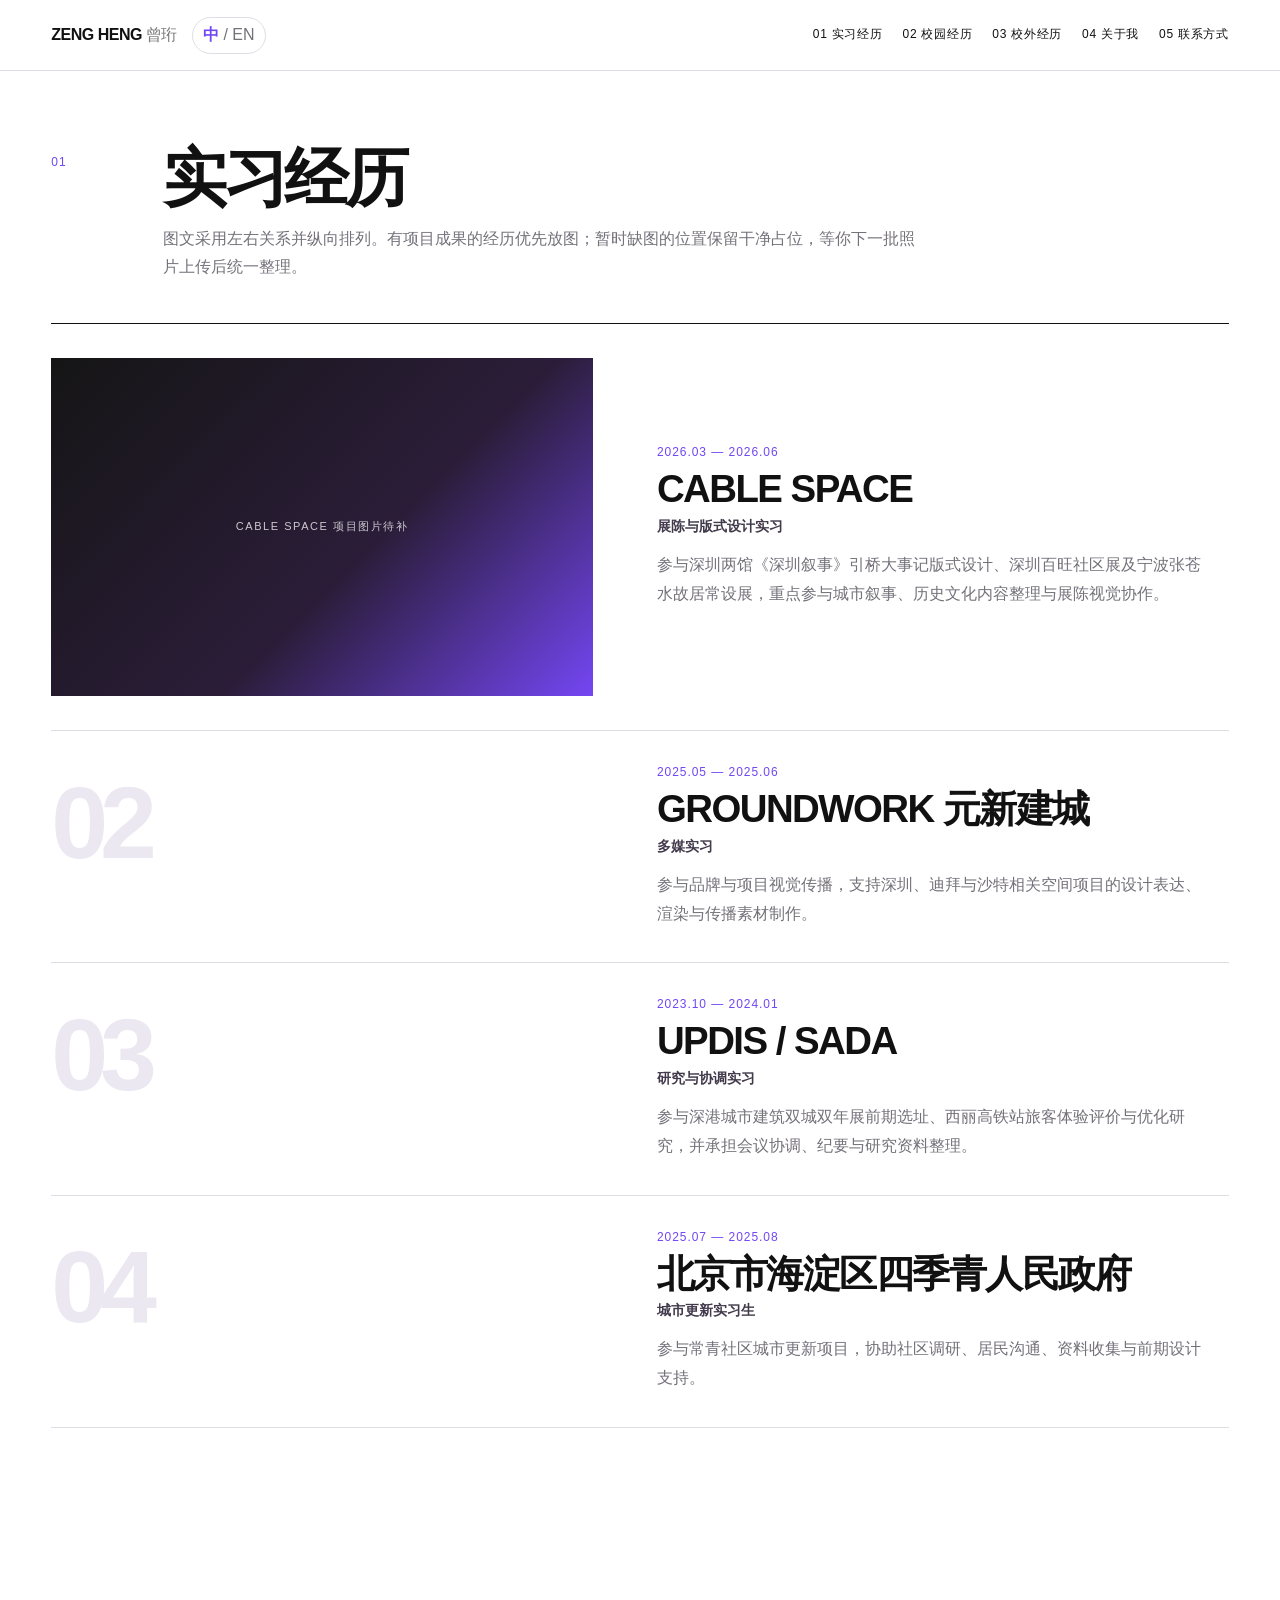
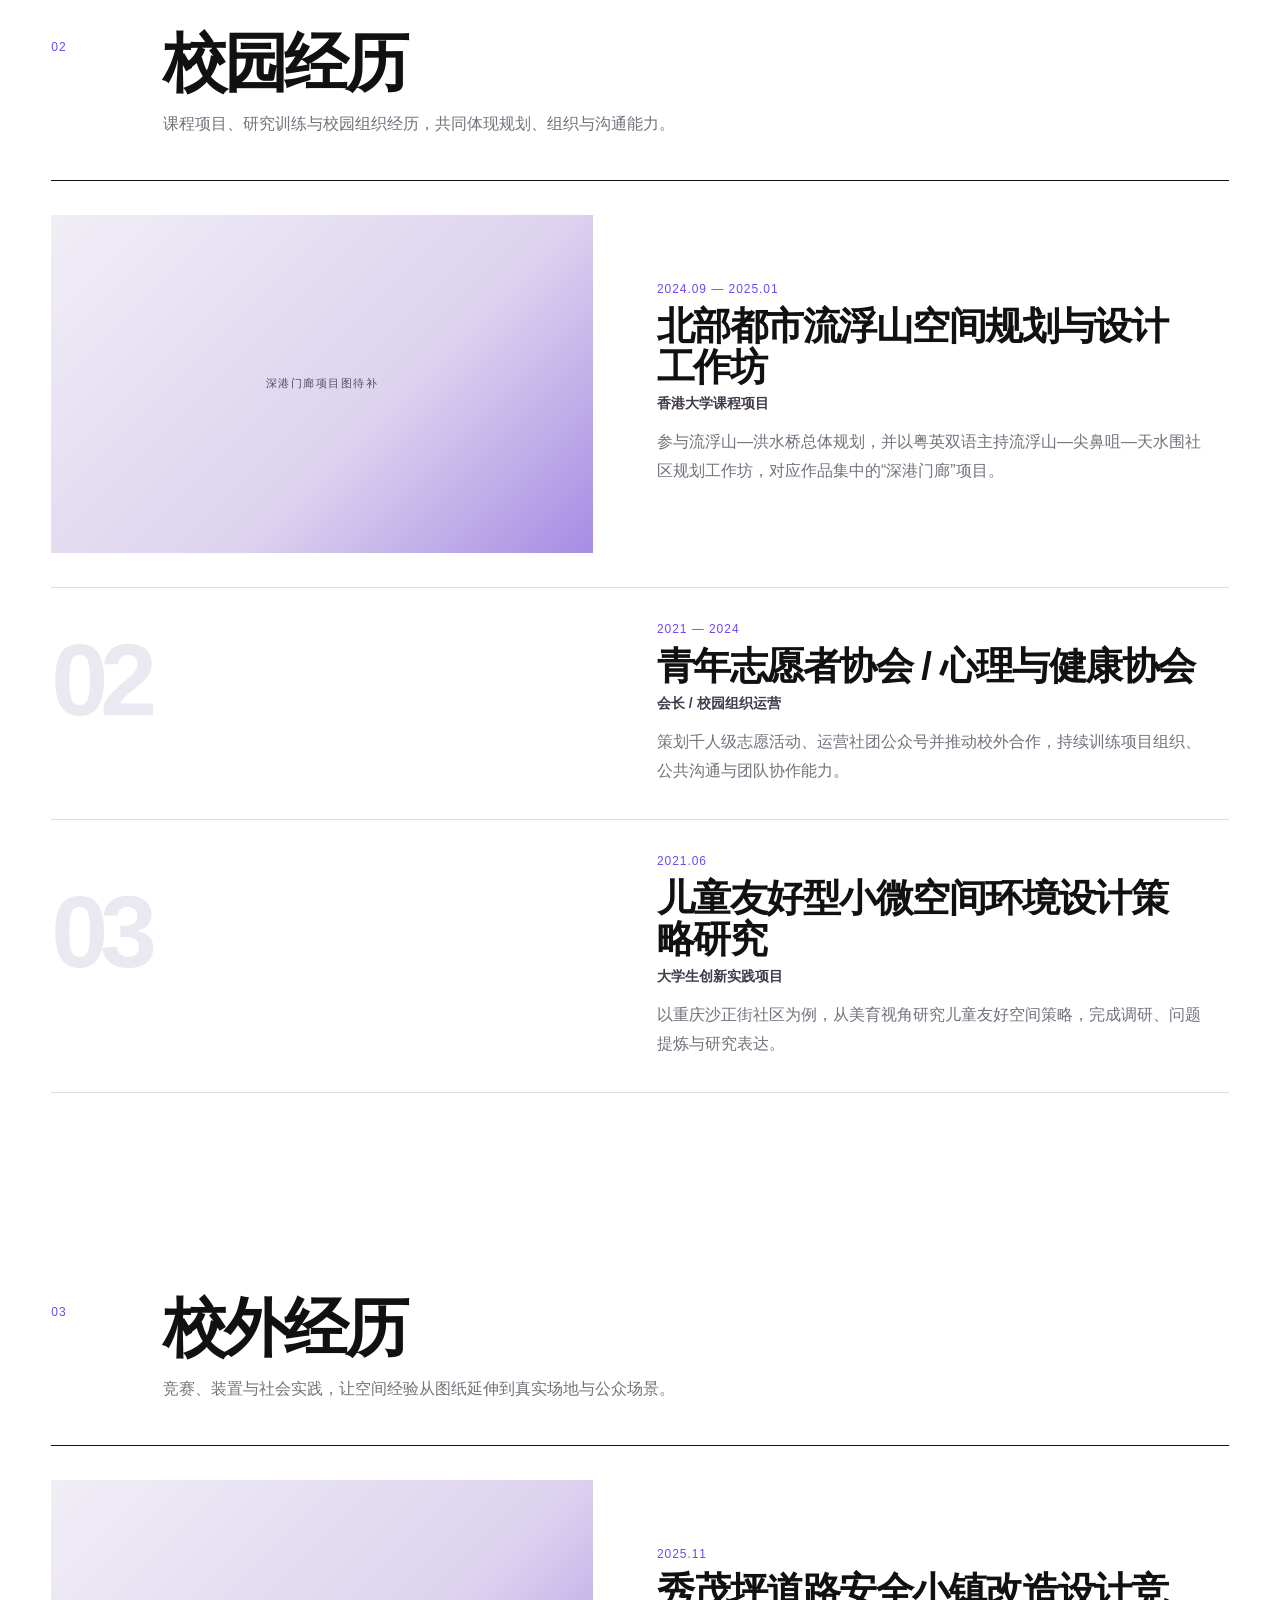
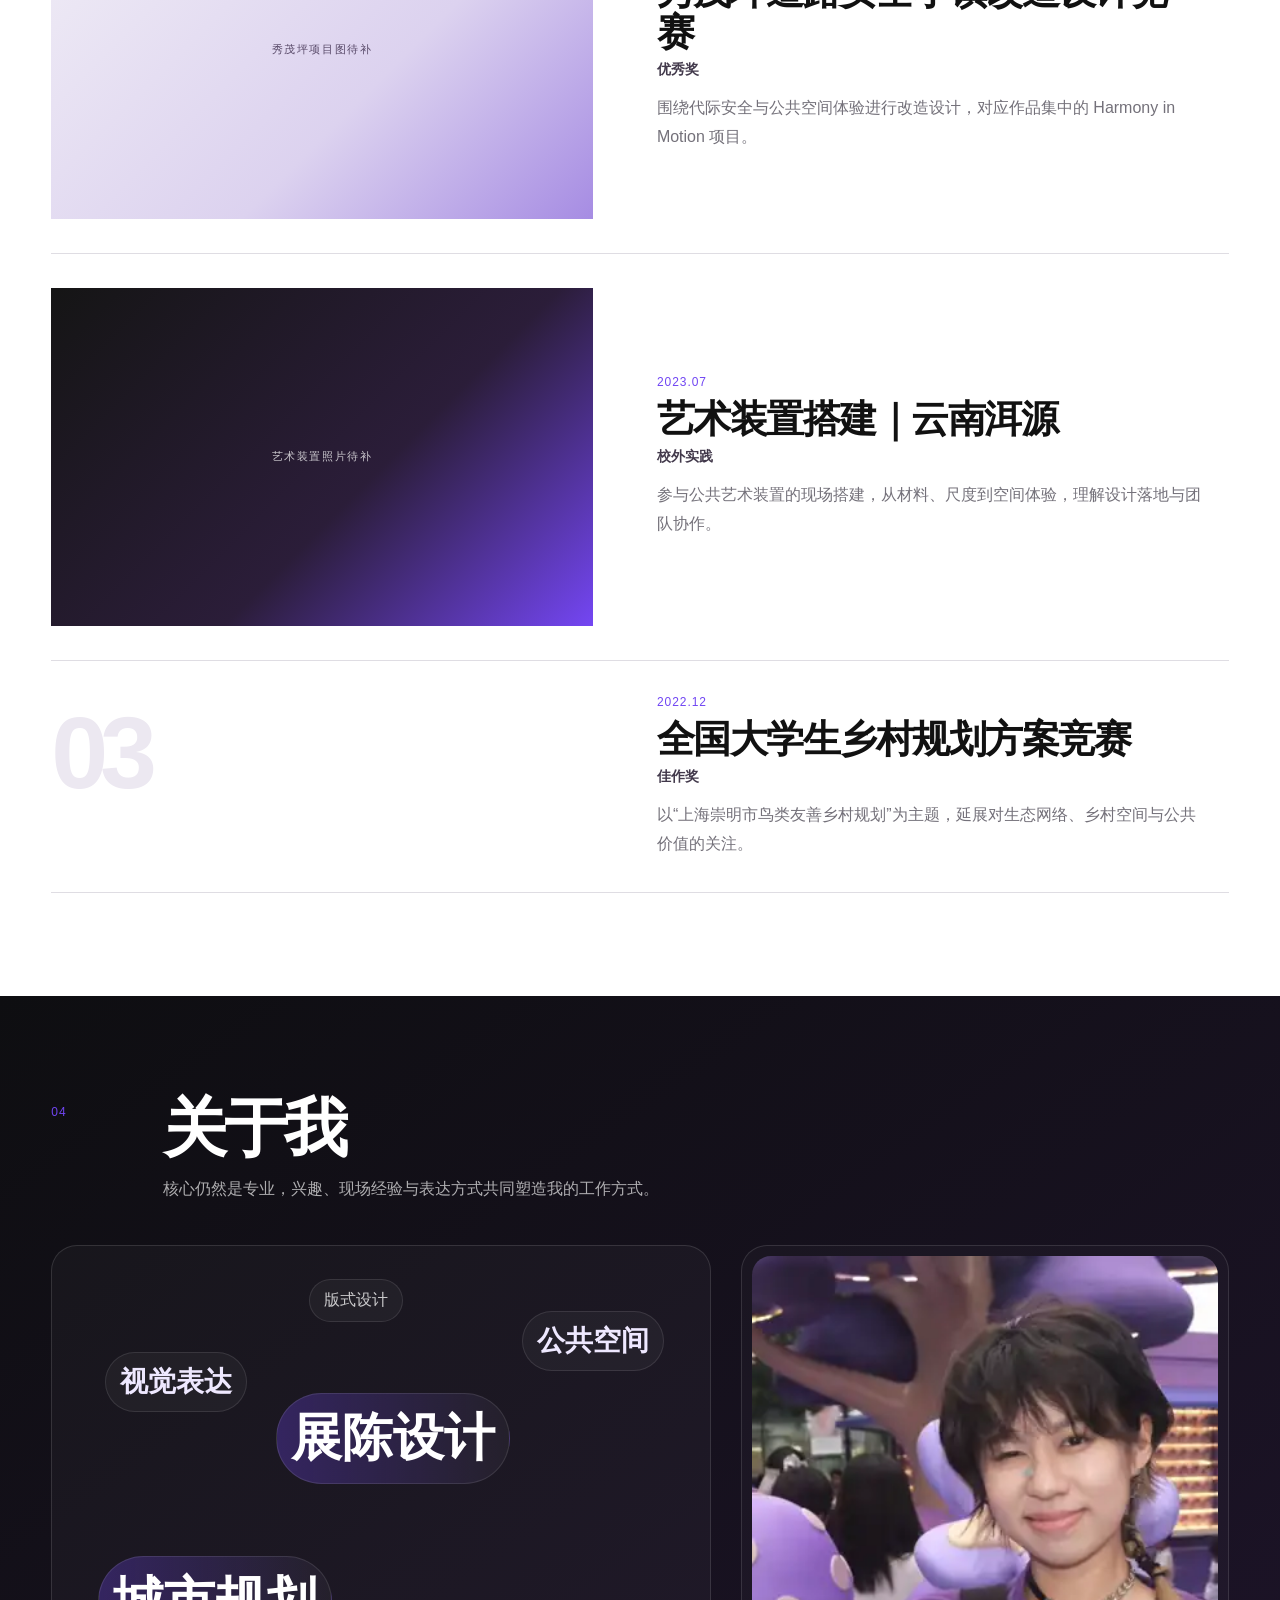
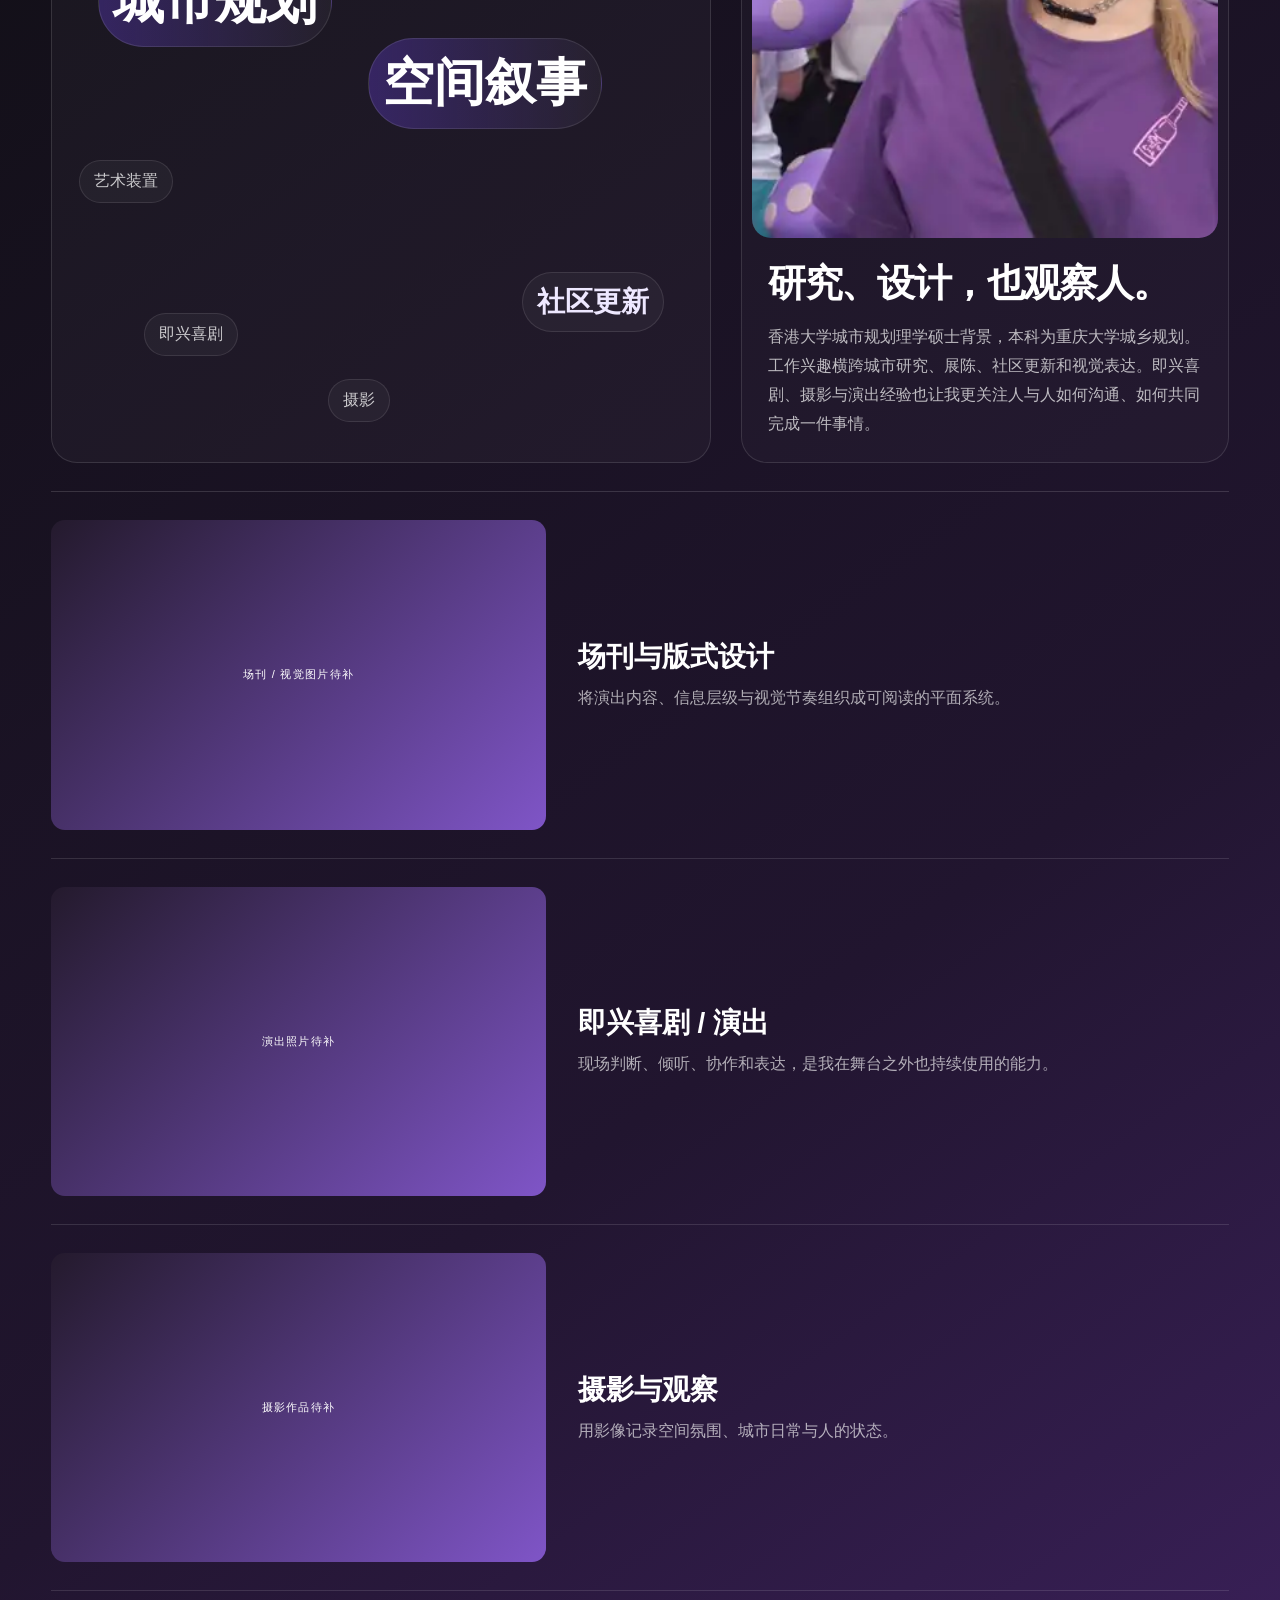
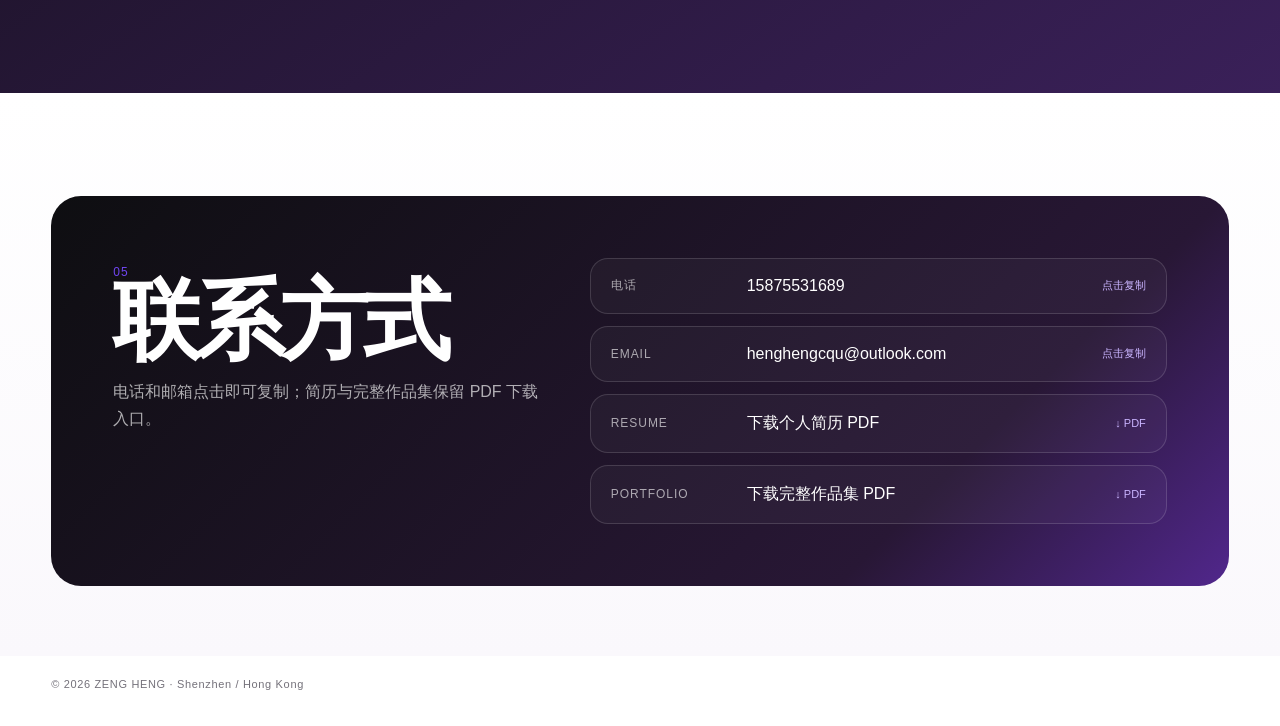
==== commit df31ee1b: "Remove hero and move portrait to About" ====
--- a/index.html
+++ b/index.html
@@ -1,45 +1,14 @@
-<!doctype html>
-<html lang="zh-CN">
-<head>
-<meta charset="utf-8" />
-<meta name="viewport" content="width=device-width,initial-scale=1" />
-<meta name="description" content="曾珩个人作品集：城市规划、展陈设计与空间叙事。" />
-<title>ZENG HENG｜曾珩</title>
-<style>
-:root{--ink:#111;--muted:#727078;--line:#dedce2;--paper:#fff;--soft:#f7f5f9;--violet:#7146f3;--deep:#1d122b;--pad:clamp(18px,4vw,62px)}
-*{box-sizing:border-box}html{scroll-behavior:smooth}body{margin:0;background:linear-gradient(180deg,#fff 0%,#fff 55%,#faf8fc 100%);color:var(--ink);font-family:Arial,"Noto Sans SC","Microsoft YaHei",sans-serif}a{color:inherit;text-decoration:none}button{font:inherit}.shell{width:min(1420px,100%);margin:auto;padding-inline:var(--pad)}
-header{position:sticky;top:0;z-index:30;background:rgba(255,255,255,.92);backdrop-filter:blur(14px);border-bottom:1px solid var(--line)}.nav{min-height:70px;display:flex;align-items:center;justify-content:space-between;gap:22px}.brandline{display:flex;align-items:center;gap:16px}.brand{font-weight:800;letter-spacing:-.03em}.lang{border:1px solid var(--line);background:#fff;border-radius:999px;padding:7px 10px;cursor:pointer;color:var(--muted)}.lang b{color:var(--violet)}.links{display:flex;gap:20px;flex-wrap:wrap;font-size:12px;letter-spacing:.06em}.links a{padding:6px 0;border-bottom:1px solid transparent}.links a:hover{border-color:var(--violet);color:var(--violet)}
-.intro{padding:42px 0 50px;border-bottom:1px solid var(--line)}.intro-grid{display:grid;grid-template-columns:minmax(0,1fr) minmax(220px,360px);gap:clamp(28px,5vw,72px);align-items:center}.kicker{font-size:11px;letter-spacing:.12em;text-transform:uppercase;color:var(--violet)}.intro h1{font-size:clamp(48px,6vw,82px);line-height:.92;letter-spacing:-.06em;margin:12px 0 20px}.roles{font-size:clamp(22px,2.5vw,36px);line-height:1.1;letter-spacing:-.03em}.lead{max-width:680px;color:var(--muted);line-height:1.8;margin:22px 0 0;font-size:15px}.life-wrap{position:relative;padding:10px;border-radius:24px;background:linear-gradient(145deg,#0d0d0f 0%,#21132e 48%,#7446f3 100%);box-shadow:0 20px 60px rgba(60,24,99,.16)}.life{display:block;width:100%;aspect-ratio:4/5;object-fit:cover;border-radius:16px}.life-wrap:after{content:"";position:absolute;inset:6px;border:1px solid rgba(255,255,255,.17);border-radius:19px;pointer-events:none}
-section{padding:clamp(68px,8vw,118px) 0}.section-head{display:grid;grid-template-columns:90px minmax(0,1fr);gap:22px;margin-bottom:44px}.idx{font-size:12px;color:var(--violet);letter-spacing:.1em;padding-top:8px}h2{font-size:clamp(42px,5vw,72px);letter-spacing:-.055em;line-height:.95;margin:0}.section-note{color:var(--muted);line-height:1.75;max-width:760px;margin:16px 0 0}
-.rows{border-top:1px solid var(--ink)}.row{display:grid;grid-template-columns:minmax(260px,46%) minmax(0,54%);gap:clamp(24px,5vw,70px);padding:34px 0;border-bottom:1px solid var(--line);align-items:center}.visual{aspect-ratio:16/10;border-radius:2px;background:linear-gradient(135deg,#151515,#2d2038 60%,#7a4efa);display:grid;place-items:center;overflow:hidden;position:relative;color:#fff}.visual.light{background:linear-gradient(135deg,#f3eff8,#dfd5f1 60%,#ad92e8);color:#2b183e}.visual span{font-size:11px;letter-spacing:.14em;text-transform:uppercase;opacity:.78}.copy{padding-right:2vw}.date{font-size:12px;letter-spacing:.08em;color:var(--violet);text-transform:uppercase}.copy h3{font-size:clamp(28px,3vw,44px);letter-spacing:-.04em;line-height:1.06;margin:10px 0 8px}.role{font-size:14px;color:#42394b;font-weight:700;margin-bottom:16px}.copy p{color:var(--muted);line-height:1.8;margin:0;max-width:720px}.text-only .visual{background:transparent;border:0;aspect-ratio:auto;min-height:145px;justify-items:start;align-content:start;color:var(--ink)}.text-only .visual b{font-size:clamp(64px,8vw,125px);letter-spacing:-.08em;line-height:.8;color:#ece8f1}
-.about-wrap{background:linear-gradient(145deg,#0e0e11,#21152f 68%,#3a2059);color:#fff}.about-wrap .section-note{color:rgba(255,255,255,.66)}.about-grid{display:grid;grid-template-columns:1.15fr .85fr;gap:34px;align-items:stretch}.cloud{min-height:500px;position:relative;border:1px solid rgba(255,255,255,.12);border-radius:26px;background:rgba(255,255,255,.03);overflow:hidden}.word{position:absolute;white-space:nowrap;padding:10px 14px;border:1px solid rgba(255,255,255,.1);border-radius:999px;background:rgba(255,255,255,.04);color:rgba(255,255,255,.76)}.word.major{font-size:clamp(26px,4vw,56px);font-weight:800;color:#fff;background:linear-gradient(90deg,rgba(113,70,243,.28),rgba(255,255,255,.04))}.word.mid{font-size:clamp(18px,2.2vw,29px);font-weight:700;color:#eee8ff}.w1{left:7%;top:38%}.w2{left:34%;top:18%}.w3{left:48%;top:48%}.w4{left:8%;top:13%}.w5{right:7%;top:8%}.w6{right:7%;bottom:16%}.w7{left:14%;bottom:13%}.w8{left:42%;bottom:5%}.w9{left:39%;top:4%}.w10{left:4%;top:63%}.about-copy{border:1px solid rgba(255,255,255,.12);border-radius:26px;padding:28px;display:flex;flex-direction:column;justify-content:space-between}.about-copy h3{font-size:clamp(28px,3.2vw,46px);margin:0 0 18px;letter-spacing:-.04em}.about-copy p{color:rgba(255,255,255,.72);line-height:1.82;margin:0 0 18px}.skills{margin-top:28px;border-top:1px solid rgba(255,255,255,.14)}.skill-row{display:grid;grid-template-columns:minmax(260px,42%) 1fr;gap:32px;padding:28px 0;border-bottom:1px solid rgba(255,255,255,.12);align-items:center}.skill-img{aspect-ratio:16/10;border-radius:14px;background:linear-gradient(135deg,#241a2d,#7f55c7);display:grid;place-items:center;color:#fff;font-size:11px;letter-spacing:.12em}.skill-row h4{font-size:28px;margin:0 0 8px}.skill-row p{color:rgba(255,255,255,.65);line-height:1.7;margin:0}
-.contact-section{padding-bottom:70px}.contact-box{background:linear-gradient(135deg,#0e0e11,#281735 75%,#51278c);color:#fff;border-radius:30px;padding:clamp(28px,5vw,62px);display:grid;grid-template-columns:.85fr 1.15fr;gap:50px}.contact-box h2{font-size:clamp(46px,7vw,88px)}.contact-box p{color:rgba(255,255,255,.66);line-height:1.7}.contact-actions{display:grid;gap:12px}.contact-action{border:1px solid rgba(255,255,255,.14);border-radius:18px;padding:18px 20px;background:rgba(255,255,255,.035);color:#fff;text-align:left;cursor:pointer;display:grid;grid-template-columns:120px 1fr auto;gap:16px;align-items:center}.contact-action:hover{background:rgba(113,70,243,.17)}.contact-action span{font-size:12px;color:rgba(255,255,255,.62);letter-spacing:.08em;text-transform:uppercase}.contact-action strong{font-size:16px;font-weight:500;word-break:break-all}.contact-action em{font-size:11px;color:#cab5ff;font-style:normal}.download{display:grid;grid-template-columns:120px 1fr auto;gap:16px;align-items:center;border:1px solid rgba(255,255,255,.14);border-radius:18px;padding:18px 20px;background:rgba(255,255,255,.035)}.download:hover{background:rgba(113,70,243,.17)}.download span{font-size:12px;color:rgba(255,255,255,.62);letter-spacing:.08em;text-transform:uppercase}.download strong{font-weight:500}.download i{font-style:normal;color:#cab5ff}.toast{position:fixed;left:50%;bottom:22px;transform:translate(-50%,20px);background:#111;color:#fff;padding:11px 15px;border-radius:999px;opacity:0;pointer-events:none;transition:.2s;z-index:50;font-size:13px}.toast.show{opacity:1;transform:translate(-50%,0)}footer{padding:22px 0 36px;color:var(--muted);font-size:11px;letter-spacing:.06em}
-@media(max-width:900px){.links{gap:12px}.intro-grid,.about-grid,.contact-box{grid-template-columns:1fr}.intro-grid{grid-template-columns:1fr minmax(200px,300px)}.row,.skill-row{grid-template-columns:1fr}.text-only .visual{min-height:65px}.contact-box{gap:26px}}
-@media(max-width:650px){.nav{align-items:flex-start;padding:14px 0;flex-direction:column}.links{width:100%;overflow-x:auto;white-space:nowrap;padding-bottom:2px}.intro-grid{grid-template-columns:1fr}.intro{padding-top:34px}.intro h1{font-size:16vw}.life-wrap{width:min(78vw,330px)}.section-head{grid-template-columns:42px 1fr}.row{padding:24px 0}.visual{aspect-ratio:4/3}.cloud{min-height:420px}.word.major{font-size:26px}.word.mid{font-size:18px}.word{font-size:12px;padding:8px 10px}.w1{left:4%;top:38%}.w2{left:28%;top:18%}.w3{left:36%;top:53%}.w5{right:3%;top:8%}.contact-action,.download{grid-template-columns:1fr;gap:5px}.contact-action em,.download i{justify-self:start}}
-</style>
-</head>
-<body>
-<header><div class="shell nav"><div class="brandline"><a class="brand" href="#top">ZENG HENG <span style="color:#777;font-weight:400">曾珩</span></a><button class="lang" id="langBtn"><b>中</b> / EN</button></div><nav class="links"><a href="#internships" data-zh="01 实习经历" data-en="01 Internships">01 实习经历</a><a href="#campus" data-zh="02 校园经历" data-en="02 Campus">02 校园经历</a><a href="#outside" data-zh="03 校外经历" data-en="03 Outside">03 校外经历</a><a href="#about" data-zh="04 关于我" data-en="04 About">04 关于我</a><a href="#contact" data-zh="05 联系方式" data-en="05 Contact">05 联系方式</a></nav></div></header>
-<main id="top">
-<section class="intro"><div class="shell intro-grid"><div><div class="kicker">Portfolio / 2022–2026</div><h1 data-zh="曾珩" data-en="ZENG HENG">曾珩</h1><div class="roles" data-zh="城市规划<br>展陈设计<br>空间叙事" data-en="Urban Planning<br>Exhibition Design<br>Spatial Storytelling">城市规划<br>展陈设计<br>空间叙事</div><p class="lead" data-zh="城市规划专业背景，关注城市文化、公共空间与人的行为关系。我希望把研究、空间设计与视觉表达组织成清晰、可阅读、可体验的叙事。" data-en="With a background in urban planning, I focus on urban culture, public space and human behaviour, translating research, spatial design and visual communication into clear, readable experiences.">城市规划专业背景，关注城市文化、公共空间与人的行为关系。我希望把研究、空间设计与视觉表达组织成清晰、可阅读、可体验的叙事。</p></div><div class="life-wrap"><img class="life" src="[data-uri]" alt="曾珩生活照"></div></div></section>
-<section id="internships"><div class="shell"><div class="section-head"><div class="idx">01</div><div><h2 data-zh="实习经历" data-en="Internships">实习经历</h2><p class="section-note" data-zh="优先呈现有项目图像的经历；暂时缺图的项目以文字版式展示，后续可直接替换为照片或成果图。" data-en="Image-led experiences are prioritised; text-only entries can later be upgraded with project photos and outputs.">优先呈现有项目图像的经历；暂时缺图的项目以文字版式展示，后续可直接替换为照片或成果图。</p></div></div><div class="rows">
-<article class="row"><div class="visual"><span data-zh="项目图片待补" data-en="Project image coming soon">项目图片待补</span></div><div class="copy"><div class="date">2026.03 — 2026.06</div><h3>CABLE SPACE</h3><div class="role" data-zh="展陈与版式设计实习" data-en="Exhibition & Layout Design Intern">展陈与版式设计实习</div><p data-zh="参与深圳两馆《深圳叙事》引桥大事记版式设计、深圳百旺社区展及宁波张苍水故居常设展。重点参与城市叙事、历史文化内容整理与展陈视觉协作。" data-en="Contributed to Shenzhen Narrative, the Baiwang community exhibition and the permanent exhibition of Zhang Cangshui Former Residence, focusing on urban storytelling, historical content and exhibition graphics.">参与深圳两馆《深圳叙事》引桥大事记版式设计、深圳百旺社区展及宁波张苍水故居常设展。重点参与城市叙事、历史文化内容整理与展陈视觉协作。</p></div></article>
-<article class="row text-only"><div class="visual"><b>02</b></div><div class="copy"><div class="date">2025.05 — 2025.06</div><h3>GROUNDWORK 元新建城</h3><div class="role" data-zh="多媒实习" data-en="Multimedia Intern">多媒实习</div><p data-zh="参与品牌与项目视觉传播，支持深圳、迪拜与沙特相关空间项目的设计表达、渲染与传播素材制作。" data-en="Supported visual communication, rendering and presentation for spatial projects in Shenzhen, Dubai and Saudi Arabia.">参与品牌与项目视觉传播，支持深圳、迪拜与沙特相关空间项目的设计表达、渲染与传播素材制作。</p></div></article>
-<article class="row text-only"><div class="visual"><b>03</b></div><div class="copy"><div class="date">2023.10 — 2024.01</div><h3>UPDIS / SADA</h3><div class="role" data-zh="研究与协调实习" data-en="Research & Coordination Intern">研究与协调实习</div><p data-zh="参与深港城市建筑双城双年展前期选址、西丽高铁站旅客体验评价与优化研究，并承担会议协调、纪要与研究资料整理。" data-en="Participated in site selection for the Bi-City Biennale and the Xili high-speed rail passenger experience study, with research coordination and documentation responsibilities.">参与深港城市建筑双城双年展前期选址、西丽高铁站旅客体验评价与优化研究，并承担会议协调、纪要与研究资料整理。</p></div></article>
-<article class="row text-only"><div class="visual"><b>04</b></div><div class="copy"><div class="date">2025.07 — 2025.08</div><h3 data-zh="北京市海淀区四季青人民政府" data-en="Sijiqing Subdistrict Government, Haidian">北京市海淀区四季青人民政府</h3><div class="role" data-zh="城市更新实习生" data-en="Urban Regeneration Intern">城市更新实习生</div><p data-zh="参与常青社区城市更新项目，协助社区调研、居民沟通、资料收集与前期设计支持。" data-en="Supported community research, resident communication, data collection and early-stage design for the Changqing community regeneration project.">参与常青社区城市更新项目，协助社区调研、居民沟通、资料收集与前期设计支持。</p></div></article>
-</div></div></section>
-<section id="campus"><div class="shell"><div class="section-head"><div class="idx">02</div><div><h2 data-zh="校园经历" data-en="Campus Experience">校园经历</h2><p class="section-note" data-zh="课程项目、研究训练与校园组织经历共同构成我的规划、组织与沟通能力。" data-en="Studio work, research training and student leadership together shape my planning, organisation and communication skills.">课程项目、研究训练与校园组织经历共同构成我的规划、组织与沟通能力。</p></div></div><div class="rows">
-<article class="row"><div class="visual light"><span data-zh="深港门廊项目图待补" data-en="Deep Bay project image coming soon">深港门廊项目图待补</span></div><div class="copy"><div class="date">2024.09 — 2025.01</div><h3 data-zh="北部都市流浮山空间规划与设计工作坊" data-en="Lau Fau Shan Spatial Planning Workshop">北部都市流浮山空间规划与设计工作坊</h3><div class="role" data-zh="香港大学课程项目" data-en="HKU Studio Project">香港大学课程项目</div><p data-zh="参与流浮山—洪水桥总体规划，并以粤英双语主持流浮山—尖鼻咀—天水围社区规划工作坊，对应作品集中的“深港门廊”项目。" data-en="Worked on Lau Fau Shan–Hung Shui Kiu planning and co-hosted a bilingual community workshop, corresponding to the SZ–HK Deep Bay Gateway portfolio project.">参与流浮山—洪水桥总体规划，并以粤英双语主持流浮山—尖鼻咀—天水围社区规划工作坊，对应作品集中的“深港门廊”项目。</p></div></article>
-<article class="row text-only"><div class="visual"><b>02</b></div><div class="copy"><div class="date">2021 — 2024</div><h3 data-zh="青年志愿者协会 / 心理与健康协会" data-en="Student Associations">青年志愿者协会 / 心理与健康协会</h3><div class="role" data-zh="会长 / 校园组织运营" data-en="President / Student Leadership">会长 / 校园组织运营</div><p data-zh="策划千人级志愿活动、运营社团公众号并推动校外合作，持续训练项目组织、公共沟通与团队协作能力。" data-en="Planned large-scale volunteer activities, ran student media and built external partnerships, strengthening project organisation and public communication.">策划千人级志愿活动、运营社团公众号并推动校外合作，持续训练项目组织、公共沟通与团队协作能力。</p></div></article>
-<article class="row text-only"><div class="visual"><b>03</b></div><div class="copy"><div class="date">2021.06</div><h3 data-zh="儿童友好型小微空间环境设计策略研究" data-en="Research on Child-Friendly Micro Spaces">儿童友好型小微空间环境设计策略研究</h3><div class="role" data-zh="大学生创新实践项目" data-en="Student Innovation Project">大学生创新实践项目</div><p data-zh="以重庆沙正街社区为例，从美育视角研究儿童友好空间策略，完成调研、问题提炼与研究表达。" data-en="Studied child-friendly micro-space strategies in Chongqing through the lens of aesthetic education, from field research to research communication.">以重庆沙正街社区为例，从美育视角研究儿童友好空间策略，完成调研、问题提炼与研究表达。</p></div></article>
-</div></div></section>
-<section id="outside"><div class="shell"><div class="section-head"><div class="idx">03</div><div><h2 data-zh="校外经历" data-en="External Practice">校外经历</h2><p class="section-note" data-zh="竞赛、装置与社会实践，让我的空间经验从图纸延伸到真实场地与公众场景。" data-en="Competitions, installations and external practice extend my spatial experience from drawings into real sites and public settings.">竞赛、装置与社会实践，让我的空间经验从图纸延伸到真实场地与公众场景。</p></div></div><div class="rows">
-<article class="row"><div class="visual light"><span data-zh="秀茂坪项目图待补" data-en="Sau Mau Ping project image coming soon">秀茂坪项目图待补</span></div><div class="copy"><div class="date">2025.11</div><h3 data-zh="秀茂坪道路安全小镇改造设计竞赛" data-en="Sau Mau Ping Road Safety Town Competition">秀茂坪道路安全小镇改造设计竞赛</h3><div class="role" data-zh="优秀奖" data-en="Merit Award">优秀奖</div><p data-zh="围绕代际安全与公共空间体验进行改造设计，对应作品集中的 Harmony in Motion 项目。" data-en="An award-winning redesign centred on intergenerational safety and public-space experience, corresponding to Harmony in Motion.">围绕代际安全与公共空间体验进行改造设计，对应作品集中的 Harmony in Motion 项目。</p></div></article>
-<article class="row"><div class="visual"><span data-zh="艺术装置照片待补" data-en="Installation photos coming soon">艺术装置照片待补</span></div><div class="copy"><div class="date">2023.07</div><h3 data-zh="艺术装置搭建｜云南洱源" data-en="Public Art Installation｜Eryuan, Yunnan">艺术装置搭建｜云南洱源</h3><div class="role" data-zh="校外实践" data-en="External Practice">校外实践</div><p data-zh="参与公共艺术装置的现场搭建，从材料、尺度到空间体验，理解设计落地与团队协作。" data-en="Participated in on-site construction of a public art installation, gaining experience in material, scale, spatial experience and teamwork.">参与公共艺术装置的现场搭建，从材料、尺度到空间体验，理解设计落地与团队协作。</p></div></article>
-<article class="row text-only"><div class="visual"><b>03</b></div><div class="copy"><div class="date">2022.12</div><h3 data-zh="全国大学生乡村规划方案竞赛" data-en="National Rural Planning Competition">全国大学生乡村规划方案竞赛</h3><div class="role" data-zh="佳作奖" data-en="Honourable Mention">佳作奖</div><p data-zh="以“上海崇明市鸟类友善乡村规划”为主题，延展对生态网络、乡村空间与公共价值的关注。" data-en="A bird-friendly rural planning proposal for Chongming, Shanghai, extending my interest in ecology, rural space and public value.">以“上海崇明市鸟类友善乡村规划”为主题，延展对生态网络、乡村空间与公共价值的关注。</p></div></article>
-</div></div></section>
-<section id="about" class="about-wrap"><div class="shell"><div class="section-head"><div class="idx">04</div><div><h2 data-zh="关于我" data-en="About Me">关于我</h2><p class="section-note" data-zh="核心仍然是专业，但兴趣、现场经验与表达方式共同塑造了我的工作方式。" data-en="My professional background sits at the centre, while interests, live experience and ways of communication shape how I work.">核心仍然是专业，但兴趣、现场经验与表达方式共同塑造了我的工作方式。</p></div></div><div class="about-grid"><div class="cloud"><span class="word major w1" data-zh="城市规划" data-en="Urban Planning">城市规划</span><span class="word major w2" data-zh="展陈设计" data-en="Exhibition Design">展陈设计</span><span class="word major w3" data-zh="空间叙事" data-en="Spatial Storytelling">空间叙事</span><span class="word mid w4" data-zh="视觉表达" data-en="Visual Communication">视觉表达</span><span class="word mid w5" data-zh="公共空间" data-en="Public Space">公共空间</span><span class="word mid w6" data-zh="社区更新" data-en="Urban Regeneration">社区更新</span><span class="word w7" data-zh="即兴喜剧" data-en="Improv">即兴喜剧</span><span class="word w8" data-zh="摄影" data-en="Photography">摄影</span><span class="word w9" data-zh="版式设计" data-en="Editorial Layout">版式设计</span><span class="word w10" data-zh="艺术装置" data-en="Installation">艺术装置</span></div><div class="about-copy"><div><h3 data-zh="研究、设计，也在现场观察人。" data-en="Research, design, and observe people in real situations.">研究、设计，也在现场观察人。</h3><p data-zh="香港大学城市规划理学硕士背景，本科为重庆大学城乡规划。我的工作横跨城市研究、展陈、社区更新和视觉表达。即兴喜剧、摄影与演出经验也让我更关注人与人如何沟通、如何共同完成一件事情。" data-en="With an MSc Urban Planning background from HKU and undergraduate training in Urban and Rural Planning at Chongqing University, my work spans urban research, exhibitions, regeneration and visual communication. Improv, photography and performance also sharpen my attention to human interaction and collaboration.">香港大学城市规划理学硕士背景，本科为重庆大学城乡规划。我的工作横跨城市研究、展陈、社区更新和视觉表达。即兴喜剧、摄影与演出经验也让我更关注人与人如何沟通、如何共同完成一件事情。</p></div><p data-zh="后续会在这里补充更多生活照、演出照和设计素材。" data-en="More personal photos, performance images and design materials will be added here later.">后续会在这里补充更多生活照、演出照和设计素材。</p></div></div><div class="skills"><div class="skill-row"><div class="skill-img" data-zh="场刊 / 视觉图片待补" data-en="Programme / visual image coming soon">场刊 / 视觉图片待补</div><div><h4 data-zh="场刊与版式设计" data-en="Programme & Editorial Design">场刊与版式设计</h4><p data-zh="将演出内容、信息层级与视觉节奏组织成可阅读的平面系统。" data-en="Organising performance content, information hierarchy and visual rhythm into readable graphic systems.">将演出内容、信息层级与视觉节奏组织成可阅读的平面系统。</p></div></div><div class="skill-row"><div class="skill-img" data-zh="演出照片待补" data-en="Performance photos coming soon">演出照片待补</div><div><h4 data-zh="即兴喜剧 / 演出" data-en="Improv / Performance">即兴喜剧 / 演出</h4><p data-zh="现场判断、倾听、协作和表达，是我在舞台之外也持续使用的能力。" data-en="Listening, quick judgement, collaboration and communication are skills I carry from the stage into project work.">现场判断、倾听、协作和表达，是我在舞台之外也持续使用的能力。</p></div></div><div class="skill-row"><div class="skill-img" data-zh="摄影作品待补" data-en="Photography coming soon">摄影作品待补</div><div><h4 data-zh="摄影与观察" data-en="Photography & Observation">摄影与观察</h4><p data-zh="用影像记录空间氛围、城市日常与人的状态。" data-en="Using images to record spatial atmosphere, everyday urban life and human presence.">用影像记录空间氛围、城市日常与人的状态。</p></div></div></div></div></section>
-<section id="contact" class="contact-section"><div class="shell"><div class="contact-box"><div><div class="idx">05</div><h2 data-zh="联系方式" data-en="Contact">联系方式</h2><p data-zh="电话和邮箱点击即可复制；简历与完整作品集设置为 PDF 下载入口。" data-en="Click phone or email to copy. Resume and full portfolio are provided as PDF download entries.">电话和邮箱点击即可复制；简历与完整作品集设置为 PDF 下载入口。</p></div><div class="contact-actions"><button class="contact-action copy" data-copy="15875531689"><span data-zh="电话" data-en="Phone">电话</span><strong>15875531689</strong><em data-zh="点击复制" data-en="Copy">点击复制</em></button><button class="contact-action copy" data-copy="henghengcqu@outlook.com"><span>Email</span><strong>henghengcqu@outlook.com</strong><em data-zh="点击复制" data-en="Copy">点击复制</em></button><a class="download" href="./Zeng-Heng-CV.pdf" download><span>Resume</span><strong data-zh="下载个人简历 PDF" data-en="Download Resume PDF">下载个人简历 PDF</strong><i>↓ PDF</i></a><a class="download" href="./Zeng-Heng-Portfolio.pdf" download><span>Portfolio</span><strong data-zh="下载完整作品集 PDF" data-en="Download Full Portfolio PDF">下载完整作品集 PDF</strong><i>↓ PDF</i></a></div></div></div></section>
-</main><footer><div class="shell">© 2026 ZENG HENG · Shenzhen / Hong Kong</div></footer><div class="toast" id="toast"></div>
-<script>let lang='zh';const btn=document.getElementById('langBtn');const toast=document.getElementById('toast');function setLang(next){lang=next;document.documentElement.lang=lang==='zh'?'zh-CN':'en';document.querySelectorAll('[data-zh]').forEach(el=>{const v=el.getAttribute(lang==='zh'?'data-zh':'data-en');if(v)el.innerHTML=v});btn.innerHTML=lang==='zh'?'<b>中</b> / EN':'中 / <b>EN</b>'}btn.addEventListener('click',()=>setLang(lang==='zh'?'en':'zh'));document.querySelectorAll('.copy').forEach(el=>el.addEventListener('click',async()=>{const t=el.dataset.copy;try{await navigator.clipboard.writeText(t);toast.textContent=(lang==='zh'?'已复制：':'Copied: ')+t}catch(e){toast.textContent=lang==='zh'?'复制失败，请手动复制':'Copy failed'}toast.classList.add('show');setTimeout(()=>toast.classList.remove('show'),1600)}));setLang('zh');</script>
-</body></html>+<!doctype html><html lang="zh-CN"><head><meta charset="utf-8"><meta name="viewport" content="width=device-width,initial-scale=1"><meta name="description" content="曾珩个人作品集：城市规划、展陈设计与空间叙事。"><title>ZENG HENG｜曾珩</title><style>
+:root{--ink:#111;--muted:#74717a;--line:#dfdde3;--violet:#7146f3;--soft:#f7f5f9;--pad:clamp(18px,4vw,62px)}*{box-sizing:border-box}html{scroll-behavior:smooth}body{margin:0;background:#fff;color:var(--ink);font-family:Arial,"Noto Sans SC","Microsoft YaHei",sans-serif}a{color:inherit;text-decoration:none}button{font:inherit}.shell{width:min(1420px,100%);margin:auto;padding-inline:var(--pad)}header{position:sticky;top:0;z-index:30;background:rgba(255,255,255,.93);backdrop-filter:blur(14px);border-bottom:1px solid var(--line)}.nav{min-height:70px;display:flex;align-items:center;justify-content:space-between;gap:22px}.brandline{display:flex;align-items:center;gap:15px}.brand{font-weight:800;letter-spacing:-.03em}.brand span{color:#777;font-weight:400}.lang{border:1px solid var(--line);background:#fff;border-radius:999px;padding:7px 10px;cursor:pointer;color:var(--muted)}.lang b{color:var(--violet)}.links{display:flex;gap:20px;flex-wrap:wrap;font-size:12px;letter-spacing:.06em}.links a{padding:6px 0;border-bottom:1px solid transparent}.links a:hover{border-color:var(--violet);color:var(--violet)}
+section{padding:clamp(72px,8vw,120px) 0}#internships{padding-top:clamp(54px,6vw,90px)}.section-head{display:grid;grid-template-columns:90px 1fr;gap:22px;margin-bottom:42px}.idx{font-size:12px;color:var(--violet);letter-spacing:.1em;padding-top:7px}h2{font-size:clamp(42px,5vw,72px);line-height:.95;letter-spacing:-.055em;margin:0}.note{max-width:760px;color:var(--muted);line-height:1.75;margin:16px 0 0}
+.rows{border-top:1px solid #111}.row{display:grid;grid-template-columns:minmax(260px,46%) minmax(0,54%);gap:clamp(24px,5vw,70px);padding:34px 0;border-bottom:1px solid var(--line);align-items:center}.visual{aspect-ratio:16/10;background:linear-gradient(135deg,#151515,#2b1d39 58%,#7446f3);display:grid;place-items:center;color:#fff;overflow:hidden}.visual.light{background:linear-gradient(135deg,#f1eef6,#dcd2ef 60%,#a68ce3);color:#2c1b3c}.visual span{font-size:11px;letter-spacing:.14em;text-transform:uppercase;opacity:.76}.copy{padding-right:2vw}.date{font-size:12px;letter-spacing:.08em;color:var(--violet);text-transform:uppercase}.copy h3{font-size:clamp(28px,3vw,44px);line-height:1.06;letter-spacing:-.04em;margin:10px 0 8px}.role{font-size:14px;font-weight:700;color:#42394b;margin-bottom:15px}.copy p{margin:0;color:var(--muted);line-height:1.8;max-width:720px}.text-only .visual{aspect-ratio:auto;background:transparent;min-height:130px;justify-items:start;align-content:start;color:#111}.text-only .visual b{font-size:clamp(64px,8vw,120px);line-height:.8;letter-spacing:-.08em;color:#ece8f1}
+.about{background:linear-gradient(145deg,#0e0e11,#21152f 68%,#3a2059);color:#fff}.about .note{color:rgba(255,255,255,.66)}.about-top{display:grid;grid-template-columns:1.15fr .85fr;gap:30px}.cloud{min-height:500px;position:relative;border:1px solid rgba(255,255,255,.12);border-radius:26px;background:rgba(255,255,255,.03);overflow:hidden}.word{position:absolute;white-space:nowrap;padding:10px 14px;border:1px solid rgba(255,255,255,.1);border-radius:999px;background:rgba(255,255,255,.04);color:rgba(255,255,255,.76)}.word.major{font-size:clamp(25px,4vw,55px);font-weight:800;color:#fff;background:linear-gradient(90deg,rgba(113,70,243,.3),rgba(255,255,255,.04))}.word.mid{font-size:clamp(18px,2.2vw,29px);font-weight:700;color:#eee8ff}.w1{left:7%;top:38%}.w2{left:34%;top:18%}.w3{left:48%;top:48%}.w4{left:8%;top:13%}.w5{right:7%;top:8%}.w6{right:7%;bottom:16%}.w7{left:14%;bottom:13%}.w8{left:42%;bottom:5%}.w9{left:39%;top:4%}.w10{left:4%;top:63%}.profile{border:1px solid rgba(255,255,255,.12);border-radius:26px;padding:10px;display:flex;flex-direction:column;background:rgba(255,255,255,.025)}.profile img{width:100%;aspect-ratio:4/5;object-fit:cover;border-radius:19px}.profile-copy{padding:20px 16px 14px}.profile-copy h3{font-size:clamp(27px,3vw,42px);letter-spacing:-.04em;margin:0 0 14px}.profile-copy p{color:rgba(255,255,255,.7);line-height:1.8;margin:0}.skills{margin-top:28px;border-top:1px solid rgba(255,255,255,.14)}.skill-row{display:grid;grid-template-columns:minmax(260px,42%) 1fr;gap:32px;padding:28px 0;border-bottom:1px solid rgba(255,255,255,.12);align-items:center}.skill-img{aspect-ratio:16/10;border-radius:14px;background:linear-gradient(135deg,#241a2d,#7f55c7);display:grid;place-items:center;font-size:11px;letter-spacing:.12em}.skill-row h4{font-size:28px;margin:0 0 8px}.skill-row p{color:rgba(255,255,255,.65);line-height:1.7;margin:0}
+.contact{padding-bottom:70px;background:linear-gradient(180deg,#fff,#faf8fc)}.contact-box{background:linear-gradient(135deg,#0e0e11,#281735 75%,#51278c);color:#fff;border-radius:30px;padding:clamp(28px,5vw,62px);display:grid;grid-template-columns:.85fr 1.15fr;gap:50px}.contact-box h2{font-size:clamp(46px,7vw,88px)}.contact-box p{color:rgba(255,255,255,.66);line-height:1.7}.actions{display:grid;gap:12px}.action,.download{border:1px solid rgba(255,255,255,.14);border-radius:18px;padding:18px 20px;background:rgba(255,255,255,.035);color:#fff;display:grid;grid-template-columns:120px 1fr auto;gap:16px;align-items:center;text-align:left}button.action{cursor:pointer}.action:hover,.download:hover{background:rgba(113,70,243,.17)}.action span,.download span{font-size:12px;color:rgba(255,255,255,.62);letter-spacing:.08em;text-transform:uppercase}.action strong,.download strong{font-size:16px;font-weight:500;word-break:break-all}.action em,.download i{font-size:11px;color:#cab5ff;font-style:normal}.toast{position:fixed;left:50%;bottom:22px;transform:translate(-50%,20px);background:#111;color:#fff;padding:11px 15px;border-radius:999px;opacity:0;pointer-events:none;transition:.2s;z-index:50;font-size:13px}.toast.show{opacity:1;transform:translate(-50%,0)}footer{padding:22px 0 36px;color:var(--muted);font-size:11px;letter-spacing:.06em}
+@media(max-width:900px){.links{gap:12px}.row,.skill-row,.about-top,.contact-box{grid-template-columns:1fr}.text-only .visual{min-height:62px}.contact-box{gap:26px}}@media(max-width:650px){.nav{align-items:flex-start;padding:14px 0;flex-direction:column}.links{width:100%;overflow-x:auto;white-space:nowrap;flex-wrap:nowrap;padding-bottom:2px}.section-head{grid-template-columns:42px 1fr}.row{padding:24px 0}.visual{aspect-ratio:4/3}.cloud{min-height:420px}.word.major{font-size:25px}.word.mid{font-size:18px}.word{font-size:12px;padding:8px 10px}.w1{left:4%;top:38%}.w2{left:28%;top:18%}.w3{left:36%;top:53%}.w5{right:3%;top:8%}.action,.download{grid-template-columns:1fr;gap:5px}}
+</style></head><body>
+<header><div class="shell nav"><div class="brandline"><a class="brand" href="#internships">ZENG HENG <span>曾珩</span></a><button class="lang" id="langBtn"><b>中</b> / EN</button></div><nav class="links"><a href="#internships" data-zh="01 实习经历" data-en="01 Internships">01 实习经历</a><a href="#campus" data-zh="02 校园经历" data-en="02 Campus">02 校园经历</a><a href="#outside" data-zh="03 校外经历" data-en="03 Outside">03 校外经历</a><a href="#about" data-zh="04 关于我" data-en="04 About">04 关于我</a><a href="#contact" data-zh="05 联系方式" data-en="05 Contact">05 联系方式</a></nav></div></header><main>
+<section id="internships"><div class="shell"><div class="section-head"><div class="idx">01</div><div><h2 data-zh="实习经历" data-en="Internships">实习经历</h2><p class="note" data-zh="图文采用左右关系并纵向排列。有项目成果的经历优先放图；暂时缺图的位置保留干净占位，等你下一批照片上传后统一整理。" data-en="Image and text are arranged side by side in a vertical sequence. Image-led projects come first; clean placeholders are kept for the next photo batch.">图文采用左右关系并纵向排列。有项目成果的经历优先放图；暂时缺图的位置保留干净占位，等你下一批照片上传后统一整理。</p></div></div><div class="rows"><article class="row"><div class="visual"><span data-zh="CABLE SPACE 项目图片待补" data-en="CABLE SPACE images coming soon">CABLE SPACE 项目图片待补</span></div><div class="copy"><div class="date">2026.03 — 2026.06</div><h3>CABLE SPACE</h3><div class="role" data-zh="展陈与版式设计实习" data-en="Exhibition & Layout Design Intern">展陈与版式设计实习</div><p data-zh="参与深圳两馆《深圳叙事》引桥大事记版式设计、深圳百旺社区展及宁波张苍水故居常设展，重点参与城市叙事、历史文化内容整理与展陈视觉协作。" data-en="Contributed to Shenzhen Narrative, the Baiwang community exhibition and the permanent exhibition of Zhang Cangshui Former Residence, focusing on urban storytelling, historical content and exhibition graphics.">参与深圳两馆《深圳叙事》引桥大事记版式设计、深圳百旺社区展及宁波张苍水故居常设展，重点参与城市叙事、历史文化内容整理与展陈视觉协作。</p></div></article><article class="row text-only"><div class="visual"><b>02</b></div><div class="copy"><div class="date">2025.05 — 2025.06</div><h3>GROUNDWORK 元新建城</h3><div class="role" data-zh="多媒实习" data-en="Multimedia Intern">多媒实习</div><p data-zh="参与品牌与项目视觉传播，支持深圳、迪拜与沙特相关空间项目的设计表达、渲染与传播素材制作。" data-en="Supported visual communication, rendering and presentation for spatial projects in Shenzhen, Dubai and Saudi Arabia.">参与品牌与项目视觉传播，支持深圳、迪拜与沙特相关空间项目的设计表达、渲染与传播素材制作。</p></div></article><article class="row text-only"><div class="visual"><b>03</b></div><div class="copy"><div class="date">2023.10 — 2024.01</div><h3>UPDIS / SADA</h3><div class="role" data-zh="研究与协调实习" data-en="Research & Coordination Intern">研究与协调实习</div><p data-zh="参与深港城市建筑双城双年展前期选址、西丽高铁站旅客体验评价与优化研究，并承担会议协调、纪要与研究资料整理。" data-en="Participated in site selection for the Bi-City Biennale and the Xili high-speed rail passenger experience study, with research coordination and documentation responsibilities.">参与深港城市建筑双城双年展前期选址、西丽高铁站旅客体验评价与优化研究，并承担会议协调、纪要与研究资料整理。</p></div></article><article class="row text-only"><div class="visual"><b>04</b></div><div class="copy"><div class="date">2025.07 — 2025.08</div><h3 data-zh="北京市海淀区四季青人民政府" data-en="Sijiqing Subdistrict Government, Haidian">北京市海淀区四季青人民政府</h3><div class="role" data-zh="城市更新实习生" data-en="Urban Regeneration Intern">城市更新实习生</div><p data-zh="参与常青社区城市更新项目，协助社区调研、居民沟通、资料收集与前期设计支持。" data-en="Supported community research, resident communication, data collection and early-stage design for the Changqing community regeneration project.">参与常青社区城市更新项目，协助社区调研、居民沟通、资料收集与前期设计支持。</p></div></article></div></div></section>
+<section id="campus"><div class="shell"><div class="section-head"><div class="idx">02</div><div><h2 data-zh="校园经历" data-en="Campus Experience">校园经历</h2><p class="note" data-zh="课程项目、研究训练与校园组织经历，共同体现规划、组织与沟通能力。" data-en="Studio work, research training and student leadership together reflect planning, organisation and communication skills.">课程项目、研究训练与校园组织经历，共同体现规划、组织与沟通能力。</p></div></div><div class="rows"><article class="row"><div class="visual light"><span data-zh="深港门廊项目图待补" data-en="Deep Bay project image coming soon">深港门廊项目图待补</span></div><div class="copy"><div class="date">2024.09 — 2025.01</div><h3 data-zh="北部都市流浮山空间规划与设计工作坊" data-en="Lau Fau Shan Spatial Planning Workshop">北部都市流浮山空间规划与设计工作坊</h3><div class="role" data-zh="香港大学课程项目" data-en="HKU Studio Project">香港大学课程项目</div><p data-zh="参与流浮山—洪水桥总体规划，并以粤英双语主持流浮山—尖鼻咀—天水围社区规划工作坊，对应作品集中的“深港门廊”项目。" data-en="Worked on Lau Fau Shan–Hung Shui Kiu planning and co-hosted a bilingual community workshop, corresponding to the SZ–HK Deep Bay Gateway portfolio project.">参与流浮山—洪水桥总体规划，并以粤英双语主持流浮山—尖鼻咀—天水围社区规划工作坊，对应作品集中的“深港门廊”项目。</p></div></article><article class="row text-only"><div class="visual"><b>02</b></div><div class="copy"><div class="date">2021 — 2024</div><h3 data-zh="青年志愿者协会 / 心理与健康协会" data-en="Student Associations">青年志愿者协会 / 心理与健康协会</h3><div class="role" data-zh="会长 / 校园组织运营" data-en="President / Student Leadership">会长 / 校园组织运营</div><p data-zh="策划千人级志愿活动、运营社团公众号并推动校外合作，持续训练项目组织、公共沟通与团队协作能力。" data-en="Planned large-scale volunteer activities, ran student media and built external partnerships, strengthening project organisation and public communication.">策划千人级志愿活动、运营社团公众号并推动校外合作，持续训练项目组织、公共沟通与团队协作能力。</p></div></article><article class="row text-only"><div class="visual"><b>03</b></div><div class="copy"><div class="date">2021.06</div><h3 data-zh="儿童友好型小微空间环境设计策略研究" data-en="Research on Child-Friendly Micro Spaces">儿童友好型小微空间环境设计策略研究</h3><div class="role" data-zh="大学生创新实践项目" data-en="Student Innovation Project">大学生创新实践项目</div><p data-zh="以重庆沙正街社区为例，从美育视角研究儿童友好空间策略，完成调研、问题提炼与研究表达。" data-en="Studied child-friendly micro-space strategies in Chongqing through the lens of aesthetic education, from field research to research communication.">以重庆沙正街社区为例，从美育视角研究儿童友好空间策略，完成调研、问题提炼与研究表达。</p></div></article></div></div></section>
+<section id="outside"><div class="shell"><div class="section-head"><div class="idx">03</div><div><h2 data-zh="校外经历" data-en="External Practice">校外经历</h2><p class="note" data-zh="竞赛、装置与社会实践，让空间经验从图纸延伸到真实场地与公众场景。" data-en="Competitions, installations and external practice extend spatial experience from drawings into real sites and public settings.">竞赛、装置与社会实践，让空间经验从图纸延伸到真实场地与公众场景。</p></div></div><div class="rows"><article class="row"><div class="visual light"><span data-zh="秀茂坪项目图待补" data-en="Sau Mau Ping project image coming soon">秀茂坪项目图待补</span></div><div class="copy"><div class="date">2025.11</div><h3 data-zh="秀茂坪道路安全小镇改造设计竞赛" data-en="Sau Mau Ping Road Safety Town Competition">秀茂坪道路安全小镇改造设计竞赛</h3><div class="role" data-zh="优秀奖" data-en="Merit Award">优秀奖</div><p data-zh="围绕代际安全与公共空间体验进行改造设计，对应作品集中的 Harmony in Motion 项目。" data-en="An award-winning redesign centred on intergenerational safety and public-space experience, corresponding to Harmony in Motion.">围绕代际安全与公共空间体验进行改造设计，对应作品集中的 Harmony in Motion 项目。</p></div></article><article class="row"><div class="visual"><span data-zh="艺术装置照片待补" data-en="Installation photos coming soon">艺术装置照片待补</span></div><div class="copy"><div class="date">2023.07</div><h3 data-zh="艺术装置搭建｜云南洱源" data-en="Public Art Installation｜Eryuan, Yunnan">艺术装置搭建｜云南洱源</h3><div class="role" data-zh="校外实践" data-en="External Practice">校外实践</div><p data-zh="参与公共艺术装置的现场搭建，从材料、尺度到空间体验，理解设计落地与团队协作。" data-en="Participated in on-site construction of a public art installation, gaining experience in material, scale, spatial experience and teamwork.">参与公共艺术装置的现场搭建，从材料、尺度到空间体验，理解设计落地与团队协作。</p></div></article><article class="row text-only"><div class="visual"><b>03</b></div><div class="copy"><div class="date">2022.12</div><h3 data-zh="全国大学生乡村规划方案竞赛" data-en="National Rural Planning Competition">全国大学生乡村规划方案竞赛</h3><div class="role" data-zh="佳作奖" data-en="Honourable Mention">佳作奖</div><p data-zh="以“上海崇明市鸟类友善乡村规划”为主题，延展对生态网络、乡村空间与公共价值的关注。" data-en="A bird-friendly rural planning proposal for Chongming, Shanghai, extending my interest in ecology, rural space and public value.">以“上海崇明市鸟类友善乡村规划”为主题，延展对生态网络、乡村空间与公共价值的关注。</p></div></article></div></div></section>
+<section id="about" class="about"><div class="shell"><div class="section-head"><div class="idx">04</div><div><h2 data-zh="关于我" data-en="About Me">关于我</h2><p class="note" data-zh="核心仍然是专业，兴趣、现场经验与表达方式共同塑造我的工作方式。" data-en="My professional background sits at the centre, while interests, live experience and ways of communication shape how I work.">核心仍然是专业，兴趣、现场经验与表达方式共同塑造我的工作方式。</p></div></div><div class="about-top"><div class="cloud"><span class="word major w1" data-zh="城市规划" data-en="Urban Planning">城市规划</span><span class="word major w2" data-zh="展陈设计" data-en="Exhibition Design">展陈设计</span><span class="word major w3" data-zh="空间叙事" data-en="Spatial Storytelling">空间叙事</span><span class="word mid w4" data-zh="视觉表达" data-en="Visual Communication">视觉表达</span><span class="word mid w5" data-zh="公共空间" data-en="Public Space">公共空间</span><span class="word mid w6" data-zh="社区更新" data-en="Urban Regeneration">社区更新</span><span class="word w7" data-zh="即兴喜剧" data-en="Improv">即兴喜剧</span><span class="word w8" data-zh="摄影" data-en="Photography">摄影</span><span class="word w9" data-zh="版式设计" data-en="Editorial Layout">版式设计</span><span class="word w10" data-zh="艺术装置" data-en="Installation">艺术装置</span></div><div class="profile"><img src="[data-uri]" alt="曾珩生活照"><div class="profile-copy"><h3 data-zh="研究、设计，也观察人。" data-en="Research, design, and observe people.">研究、设计，也观察人。</h3><p data-zh="香港大学城市规划理学硕士背景，本科为重庆大学城乡规划。工作兴趣横跨城市研究、展陈、社区更新和视觉表达。即兴喜剧、摄影与演出经验也让我更关注人与人如何沟通、如何共同完成一件事情。" data-en="With an MSc Urban Planning background from HKU and undergraduate training at Chongqing University, my interests span urban research, exhibitions, regeneration and visual communication. Improv, photography and performance also sharpen my attention to human interaction and collaboration.">香港大学城市规划理学硕士背景，本科为重庆大学城乡规划。工作兴趣横跨城市研究、展陈、社区更新和视觉表达。即兴喜剧、摄影与演出经验也让我更关注人与人如何沟通、如何共同完成一件事情。</p></div></div></div><div class="skills"><div class="skill-row"><div class="skill-img" data-zh="场刊 / 视觉图片待补" data-en="Programme / visual image coming soon">场刊 / 视觉图片待补</div><div><h4 data-zh="场刊与版式设计" data-en="Programme & Editorial Design">场刊与版式设计</h4><p data-zh="将演出内容、信息层级与视觉节奏组织成可阅读的平面系统。" data-en="Organising performance content, information hierarchy and visual rhythm into readable graphic systems.">将演出内容、信息层级与视觉节奏组织成可阅读的平面系统。</p></div></div><div class="skill-row"><div class="skill-img" data-zh="演出照片待补" data-en="Performance photos coming soon">演出照片待补</div><div><h4 data-zh="即兴喜剧 / 演出" data-en="Improv / Performance">即兴喜剧 / 演出</h4><p data-zh="现场判断、倾听、协作和表达，是我在舞台之外也持续使用的能力。" data-en="Listening, quick judgement, collaboration and communication are skills I carry from the stage into project work.">现场判断、倾听、协作和表达，是我在舞台之外也持续使用的能力。</p></div></div><div class="skill-row"><div class="skill-img" data-zh="摄影作品待补" data-en="Photography coming soon">摄影作品待补</div><div><h4 data-zh="摄影与观察" data-en="Photography & Observation">摄影与观察</h4><p data-zh="用影像记录空间氛围、城市日常与人的状态。" data-en="Using images to record spatial atmosphere, everyday urban life and human presence.">用影像记录空间氛围、城市日常与人的状态。</p></div></div></div></div></section>
+<section id="contact" class="contact"><div class="shell"><div class="contact-box"><div><div class="idx">05</div><h2 data-zh="联系方式" data-en="Contact">联系方式</h2><p data-zh="电话和邮箱点击即可复制；简历与完整作品集保留 PDF 下载入口。" data-en="Click phone or email to copy. Resume and full portfolio have dedicated PDF download entries.">电话和邮箱点击即可复制；简历与完整作品集保留 PDF 下载入口。</p></div><div class="actions"><button class="action copy-btn" data-copy="15875531689"><span data-zh="电话" data-en="Phone">电话</span><strong>15875531689</strong><em data-zh="点击复制" data-en="Copy">点击复制</em></button><button class="action copy-btn" data-copy="henghengcqu@outlook.com"><span>Email</span><strong>henghengcqu@outlook.com</strong><em data-zh="点击复制" data-en="Copy">点击复制</em></button><a class="download" href="./Zeng-Heng-CV.pdf" download><span>Resume</span><strong data-zh="下载个人简历 PDF" data-en="Download Resume PDF">下载个人简历 PDF</strong><i>↓ PDF</i></a><a class="download" href="./Zeng-Heng-Portfolio.pdf" download><span>Portfolio</span><strong data-zh="下载完整作品集 PDF" data-en="Download Full Portfolio PDF">下载完整作品集 PDF</strong><i>↓ PDF</i></a></div></div></div></section></main><footer><div class="shell">© 2026 ZENG HENG · Shenzhen / Hong Kong</div></footer><div class="toast" id="toast"></div><script>let lang='zh';const btn=document.getElementById('langBtn'),toast=document.getElementById('toast');function setLang(n){lang=n;document.documentElement.lang=n==='zh'?'zh-CN':'en';document.querySelectorAll('[data-zh]').forEach(e=>{const v=e.getAttribute(n==='zh'?'data-zh':'data-en');if(v)e.innerHTML=v});btn.innerHTML=n==='zh'?'<b>中</b> / EN':'中 / <b>EN</b>'}btn.onclick=()=>setLang(lang==='zh'?'en':'zh');document.querySelectorAll('.copy-btn').forEach(e=>e.onclick=async()=>{const t=e.dataset.copy;try{await navigator.clipboard.writeText(t);toast.textContent=(lang==='zh'?'已复制：':'Copied: ')+t}catch{toast.textContent=lang==='zh'?'复制失败，请手动复制':'Copy failed'}toast.classList.add('show');setTimeout(()=>toast.classList.remove('show'),1500)});setLang('zh');</script></body></html>
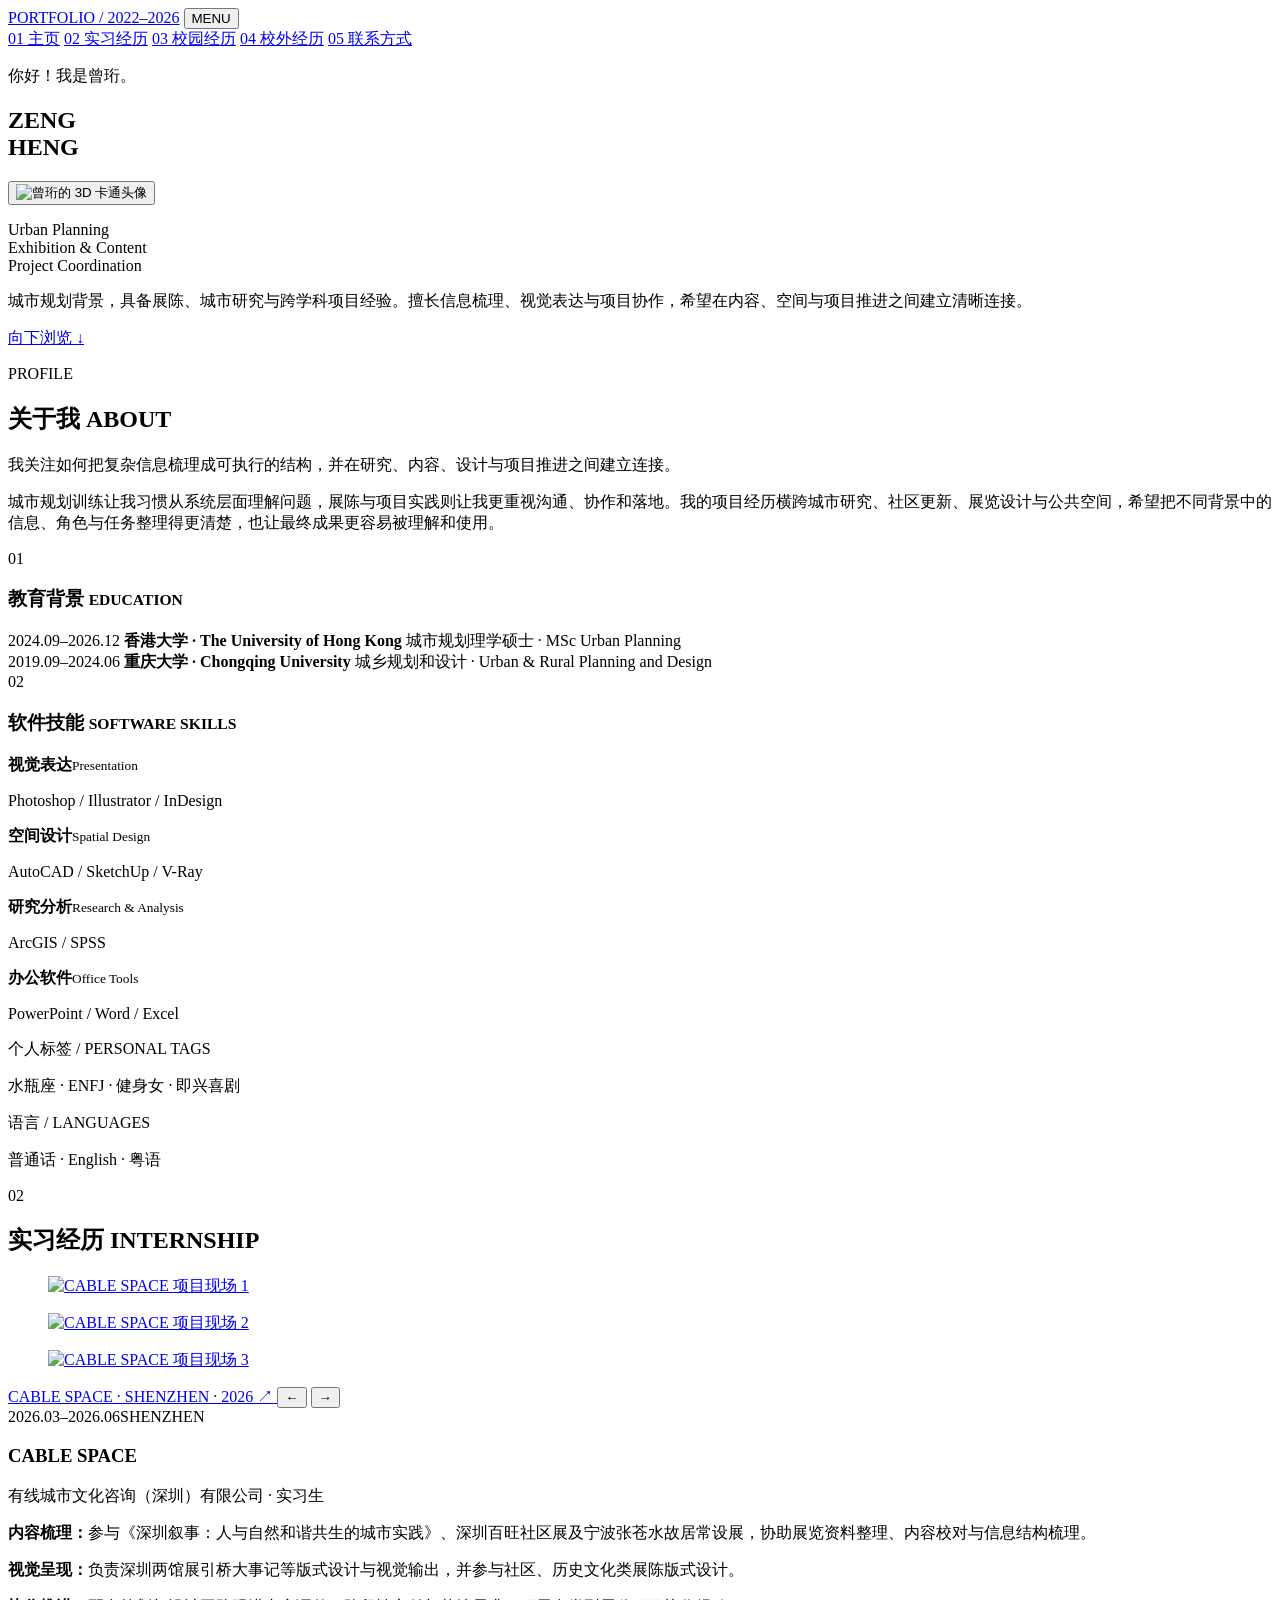
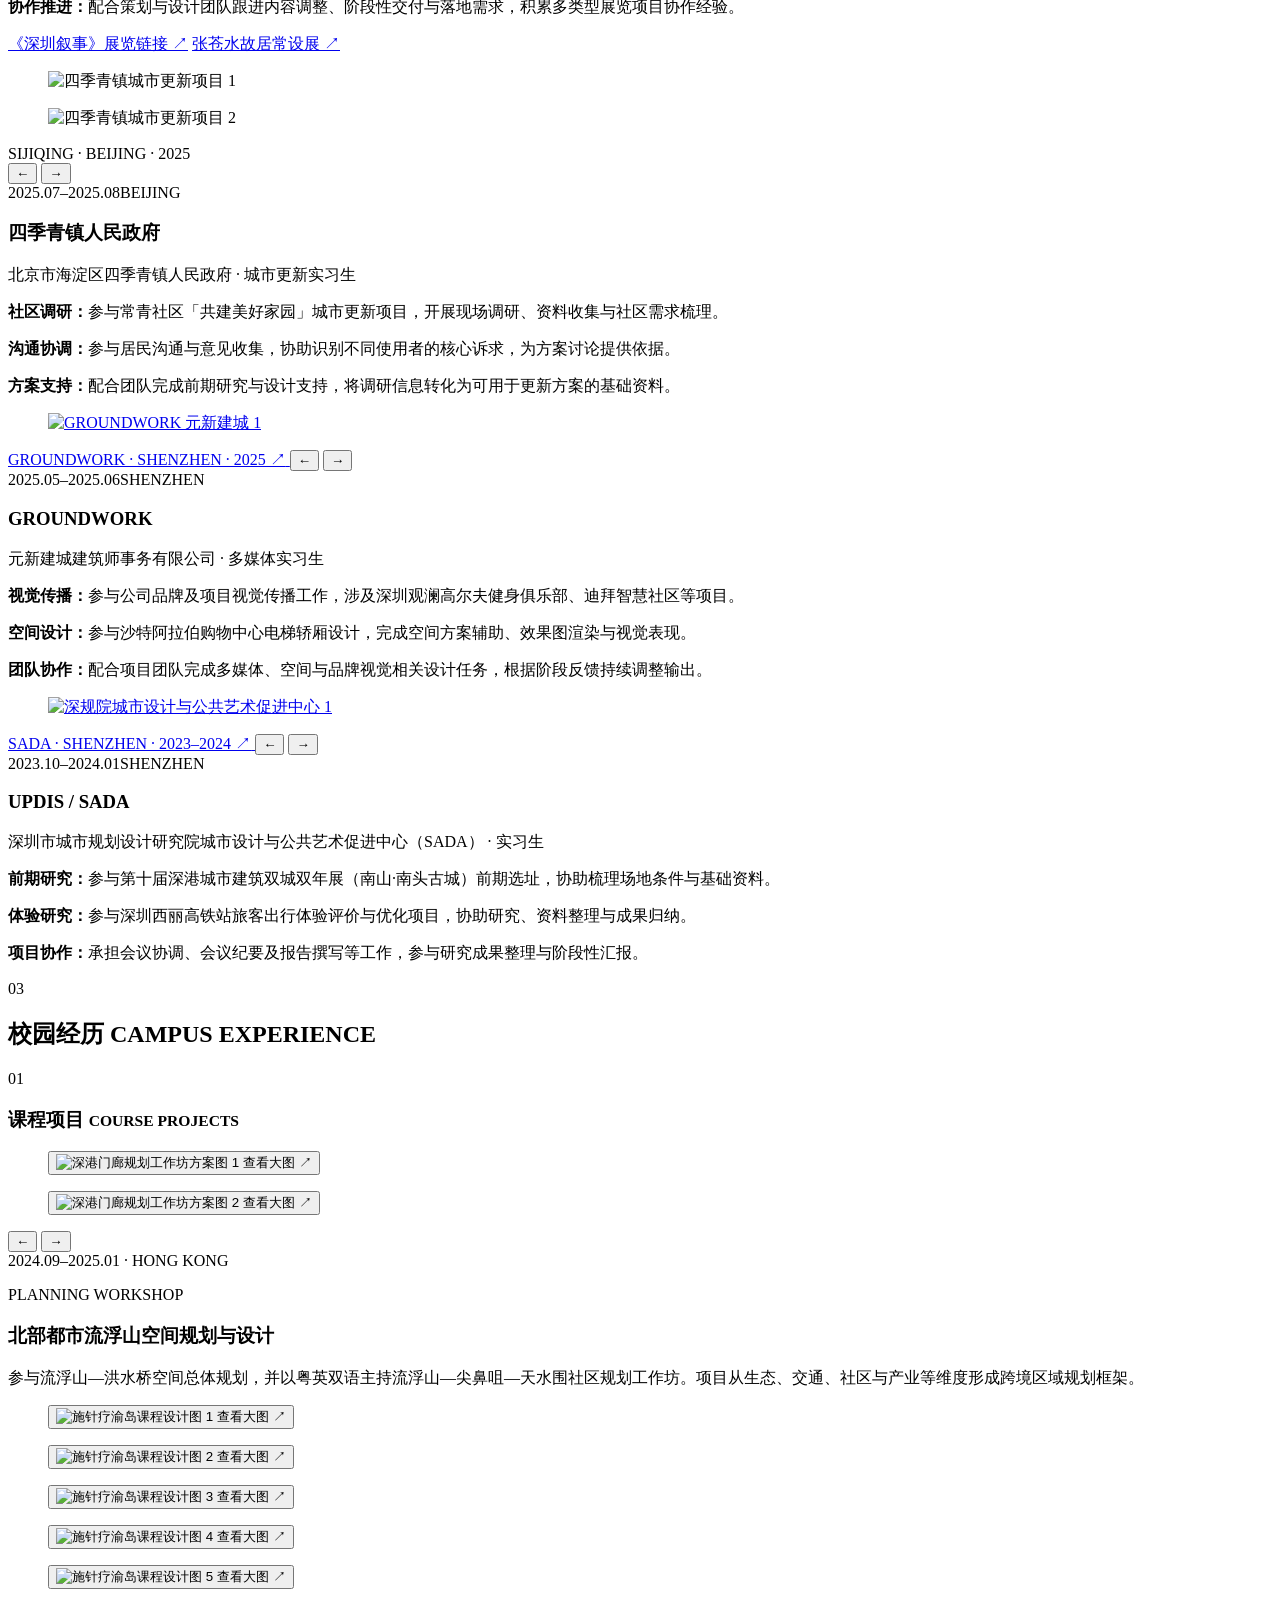
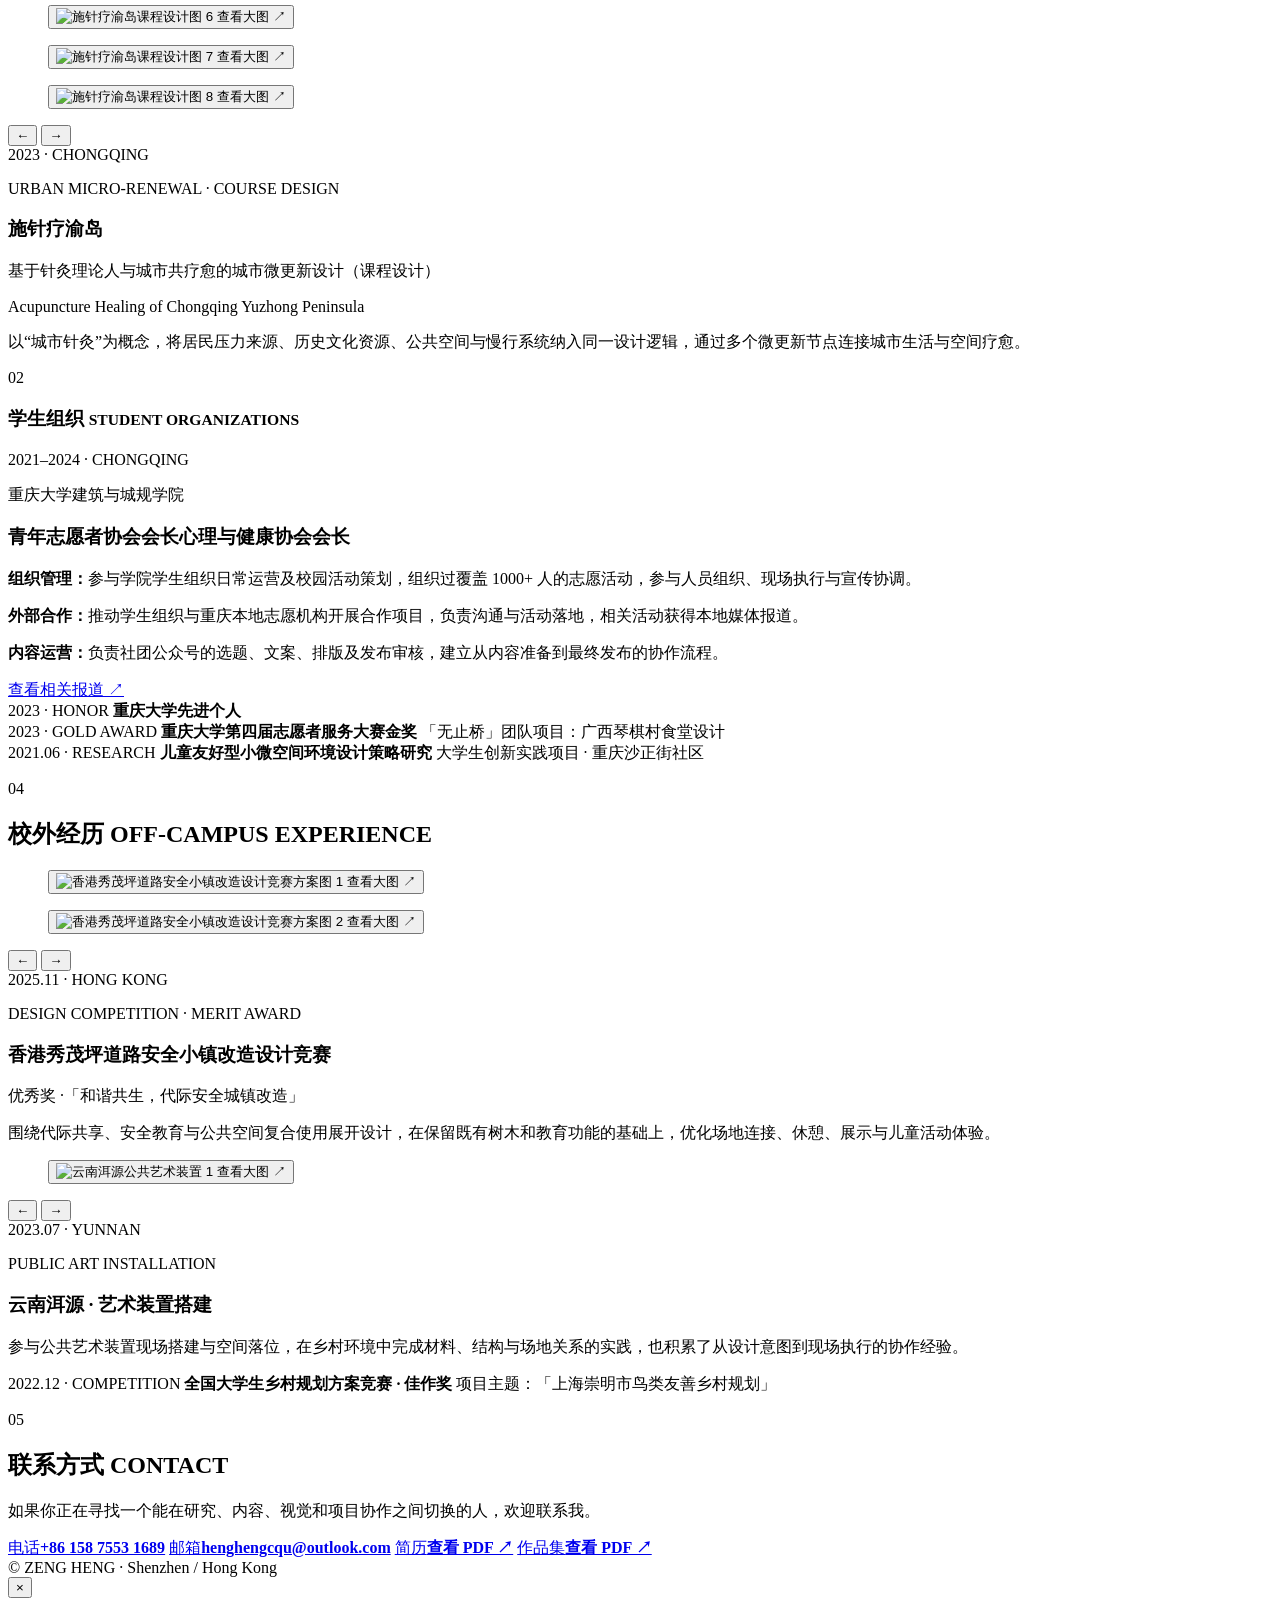
==== commit 3f739919: "Add files via upload" ====
--- a/index.html
+++ b/index.html
@@ -1,14 +1,441 @@
-<!doctype html><html lang="zh-CN"><head><meta charset="utf-8"><meta name="viewport" content="width=device-width,initial-scale=1"><meta name="description" content="曾珩个人作品集：城市规划、展陈设计与空间叙事。"><title>ZENG HENG｜曾珩</title><style>
-:root{--ink:#111;--muted:#74717a;--line:#dfdde3;--violet:#7146f3;--soft:#f7f5f9;--pad:clamp(18px,4vw,62px)}*{box-sizing:border-box}html{scroll-behavior:smooth}body{margin:0;background:#fff;color:var(--ink);font-family:Arial,"Noto Sans SC","Microsoft YaHei",sans-serif}a{color:inherit;text-decoration:none}button{font:inherit}.shell{width:min(1420px,100%);margin:auto;padding-inline:var(--pad)}header{position:sticky;top:0;z-index:30;background:rgba(255,255,255,.93);backdrop-filter:blur(14px);border-bottom:1px solid var(--line)}.nav{min-height:70px;display:flex;align-items:center;justify-content:space-between;gap:22px}.brandline{display:flex;align-items:center;gap:15px}.brand{font-weight:800;letter-spacing:-.03em}.brand span{color:#777;font-weight:400}.lang{border:1px solid var(--line);background:#fff;border-radius:999px;padding:7px 10px;cursor:pointer;color:var(--muted)}.lang b{color:var(--violet)}.links{display:flex;gap:20px;flex-wrap:wrap;font-size:12px;letter-spacing:.06em}.links a{padding:6px 0;border-bottom:1px solid transparent}.links a:hover{border-color:var(--violet);color:var(--violet)}
-section{padding:clamp(72px,8vw,120px) 0}#internships{padding-top:clamp(54px,6vw,90px)}.section-head{display:grid;grid-template-columns:90px 1fr;gap:22px;margin-bottom:42px}.idx{font-size:12px;color:var(--violet);letter-spacing:.1em;padding-top:7px}h2{font-size:clamp(42px,5vw,72px);line-height:.95;letter-spacing:-.055em;margin:0}.note{max-width:760px;color:var(--muted);line-height:1.75;margin:16px 0 0}
-.rows{border-top:1px solid #111}.row{display:grid;grid-template-columns:minmax(260px,46%) minmax(0,54%);gap:clamp(24px,5vw,70px);padding:34px 0;border-bottom:1px solid var(--line);align-items:center}.visual{aspect-ratio:16/10;background:linear-gradient(135deg,#151515,#2b1d39 58%,#7446f3);display:grid;place-items:center;color:#fff;overflow:hidden}.visual.light{background:linear-gradient(135deg,#f1eef6,#dcd2ef 60%,#a68ce3);color:#2c1b3c}.visual span{font-size:11px;letter-spacing:.14em;text-transform:uppercase;opacity:.76}.copy{padding-right:2vw}.date{font-size:12px;letter-spacing:.08em;color:var(--violet);text-transform:uppercase}.copy h3{font-size:clamp(28px,3vw,44px);line-height:1.06;letter-spacing:-.04em;margin:10px 0 8px}.role{font-size:14px;font-weight:700;color:#42394b;margin-bottom:15px}.copy p{margin:0;color:var(--muted);line-height:1.8;max-width:720px}.text-only .visual{aspect-ratio:auto;background:transparent;min-height:130px;justify-items:start;align-content:start;color:#111}.text-only .visual b{font-size:clamp(64px,8vw,120px);line-height:.8;letter-spacing:-.08em;color:#ece8f1}
-.about{background:linear-gradient(145deg,#0e0e11,#21152f 68%,#3a2059);color:#fff}.about .note{color:rgba(255,255,255,.66)}.about-top{display:grid;grid-template-columns:1.15fr .85fr;gap:30px}.cloud{min-height:500px;position:relative;border:1px solid rgba(255,255,255,.12);border-radius:26px;background:rgba(255,255,255,.03);overflow:hidden}.word{position:absolute;white-space:nowrap;padding:10px 14px;border:1px solid rgba(255,255,255,.1);border-radius:999px;background:rgba(255,255,255,.04);color:rgba(255,255,255,.76)}.word.major{font-size:clamp(25px,4vw,55px);font-weight:800;color:#fff;background:linear-gradient(90deg,rgba(113,70,243,.3),rgba(255,255,255,.04))}.word.mid{font-size:clamp(18px,2.2vw,29px);font-weight:700;color:#eee8ff}.w1{left:7%;top:38%}.w2{left:34%;top:18%}.w3{left:48%;top:48%}.w4{left:8%;top:13%}.w5{right:7%;top:8%}.w6{right:7%;bottom:16%}.w7{left:14%;bottom:13%}.w8{left:42%;bottom:5%}.w9{left:39%;top:4%}.w10{left:4%;top:63%}.profile{border:1px solid rgba(255,255,255,.12);border-radius:26px;padding:10px;display:flex;flex-direction:column;background:rgba(255,255,255,.025)}.profile img{width:100%;aspect-ratio:4/5;object-fit:cover;border-radius:19px}.profile-copy{padding:20px 16px 14px}.profile-copy h3{font-size:clamp(27px,3vw,42px);letter-spacing:-.04em;margin:0 0 14px}.profile-copy p{color:rgba(255,255,255,.7);line-height:1.8;margin:0}.skills{margin-top:28px;border-top:1px solid rgba(255,255,255,.14)}.skill-row{display:grid;grid-template-columns:minmax(260px,42%) 1fr;gap:32px;padding:28px 0;border-bottom:1px solid rgba(255,255,255,.12);align-items:center}.skill-img{aspect-ratio:16/10;border-radius:14px;background:linear-gradient(135deg,#241a2d,#7f55c7);display:grid;place-items:center;font-size:11px;letter-spacing:.12em}.skill-row h4{font-size:28px;margin:0 0 8px}.skill-row p{color:rgba(255,255,255,.65);line-height:1.7;margin:0}
-.contact{padding-bottom:70px;background:linear-gradient(180deg,#fff,#faf8fc)}.contact-box{background:linear-gradient(135deg,#0e0e11,#281735 75%,#51278c);color:#fff;border-radius:30px;padding:clamp(28px,5vw,62px);display:grid;grid-template-columns:.85fr 1.15fr;gap:50px}.contact-box h2{font-size:clamp(46px,7vw,88px)}.contact-box p{color:rgba(255,255,255,.66);line-height:1.7}.actions{display:grid;gap:12px}.action,.download{border:1px solid rgba(255,255,255,.14);border-radius:18px;padding:18px 20px;background:rgba(255,255,255,.035);color:#fff;display:grid;grid-template-columns:120px 1fr auto;gap:16px;align-items:center;text-align:left}button.action{cursor:pointer}.action:hover,.download:hover{background:rgba(113,70,243,.17)}.action span,.download span{font-size:12px;color:rgba(255,255,255,.62);letter-spacing:.08em;text-transform:uppercase}.action strong,.download strong{font-size:16px;font-weight:500;word-break:break-all}.action em,.download i{font-size:11px;color:#cab5ff;font-style:normal}.toast{position:fixed;left:50%;bottom:22px;transform:translate(-50%,20px);background:#111;color:#fff;padding:11px 15px;border-radius:999px;opacity:0;pointer-events:none;transition:.2s;z-index:50;font-size:13px}.toast.show{opacity:1;transform:translate(-50%,0)}footer{padding:22px 0 36px;color:var(--muted);font-size:11px;letter-spacing:.06em}
-@media(max-width:900px){.links{gap:12px}.row,.skill-row,.about-top,.contact-box{grid-template-columns:1fr}.text-only .visual{min-height:62px}.contact-box{gap:26px}}@media(max-width:650px){.nav{align-items:flex-start;padding:14px 0;flex-direction:column}.links{width:100%;overflow-x:auto;white-space:nowrap;flex-wrap:nowrap;padding-bottom:2px}.section-head{grid-template-columns:42px 1fr}.row{padding:24px 0}.visual{aspect-ratio:4/3}.cloud{min-height:420px}.word.major{font-size:25px}.word.mid{font-size:18px}.word{font-size:12px;padding:8px 10px}.w1{left:4%;top:38%}.w2{left:28%;top:18%}.w3{left:36%;top:53%}.w5{right:3%;top:8%}.action,.download{grid-template-columns:1fr;gap:5px}}
-</style></head><body>
-<header><div class="shell nav"><div class="brandline"><a class="brand" href="#internships">ZENG HENG <span>曾珩</span></a><button class="lang" id="langBtn"><b>中</b> / EN</button></div><nav class="links"><a href="#internships" data-zh="01 实习经历" data-en="01 Internships">01 实习经历</a><a href="#campus" data-zh="02 校园经历" data-en="02 Campus">02 校园经历</a><a href="#outside" data-zh="03 校外经历" data-en="03 Outside">03 校外经历</a><a href="#about" data-zh="04 关于我" data-en="04 About">04 关于我</a><a href="#contact" data-zh="05 联系方式" data-en="05 Contact">05 联系方式</a></nav></div></header><main>
-<section id="internships"><div class="shell"><div class="section-head"><div class="idx">01</div><div><h2 data-zh="实习经历" data-en="Internships">实习经历</h2><p class="note" data-zh="图文采用左右关系并纵向排列。有项目成果的经历优先放图；暂时缺图的位置保留干净占位，等你下一批照片上传后统一整理。" data-en="Image and text are arranged side by side in a vertical sequence. Image-led projects come first; clean placeholders are kept for the next photo batch.">图文采用左右关系并纵向排列。有项目成果的经历优先放图；暂时缺图的位置保留干净占位，等你下一批照片上传后统一整理。</p></div></div><div class="rows"><article class="row"><div class="visual"><span data-zh="CABLE SPACE 项目图片待补" data-en="CABLE SPACE images coming soon">CABLE SPACE 项目图片待补</span></div><div class="copy"><div class="date">2026.03 — 2026.06</div><h3>CABLE SPACE</h3><div class="role" data-zh="展陈与版式设计实习" data-en="Exhibition & Layout Design Intern">展陈与版式设计实习</div><p data-zh="参与深圳两馆《深圳叙事》引桥大事记版式设计、深圳百旺社区展及宁波张苍水故居常设展，重点参与城市叙事、历史文化内容整理与展陈视觉协作。" data-en="Contributed to Shenzhen Narrative, the Baiwang community exhibition and the permanent exhibition of Zhang Cangshui Former Residence, focusing on urban storytelling, historical content and exhibition graphics.">参与深圳两馆《深圳叙事》引桥大事记版式设计、深圳百旺社区展及宁波张苍水故居常设展，重点参与城市叙事、历史文化内容整理与展陈视觉协作。</p></div></article><article class="row text-only"><div class="visual"><b>02</b></div><div class="copy"><div class="date">2025.05 — 2025.06</div><h3>GROUNDWORK 元新建城</h3><div class="role" data-zh="多媒实习" data-en="Multimedia Intern">多媒实习</div><p data-zh="参与品牌与项目视觉传播，支持深圳、迪拜与沙特相关空间项目的设计表达、渲染与传播素材制作。" data-en="Supported visual communication, rendering and presentation for spatial projects in Shenzhen, Dubai and Saudi Arabia.">参与品牌与项目视觉传播，支持深圳、迪拜与沙特相关空间项目的设计表达、渲染与传播素材制作。</p></div></article><article class="row text-only"><div class="visual"><b>03</b></div><div class="copy"><div class="date">2023.10 — 2024.01</div><h3>UPDIS / SADA</h3><div class="role" data-zh="研究与协调实习" data-en="Research & Coordination Intern">研究与协调实习</div><p data-zh="参与深港城市建筑双城双年展前期选址、西丽高铁站旅客体验评价与优化研究，并承担会议协调、纪要与研究资料整理。" data-en="Participated in site selection for the Bi-City Biennale and the Xili high-speed rail passenger experience study, with research coordination and documentation responsibilities.">参与深港城市建筑双城双年展前期选址、西丽高铁站旅客体验评价与优化研究，并承担会议协调、纪要与研究资料整理。</p></div></article><article class="row text-only"><div class="visual"><b>04</b></div><div class="copy"><div class="date">2025.07 — 2025.08</div><h3 data-zh="北京市海淀区四季青人民政府" data-en="Sijiqing Subdistrict Government, Haidian">北京市海淀区四季青人民政府</h3><div class="role" data-zh="城市更新实习生" data-en="Urban Regeneration Intern">城市更新实习生</div><p data-zh="参与常青社区城市更新项目，协助社区调研、居民沟通、资料收集与前期设计支持。" data-en="Supported community research, resident communication, data collection and early-stage design for the Changqing community regeneration project.">参与常青社区城市更新项目，协助社区调研、居民沟通、资料收集与前期设计支持。</p></div></article></div></div></section>
-<section id="campus"><div class="shell"><div class="section-head"><div class="idx">02</div><div><h2 data-zh="校园经历" data-en="Campus Experience">校园经历</h2><p class="note" data-zh="课程项目、研究训练与校园组织经历，共同体现规划、组织与沟通能力。" data-en="Studio work, research training and student leadership together reflect planning, organisation and communication skills.">课程项目、研究训练与校园组织经历，共同体现规划、组织与沟通能力。</p></div></div><div class="rows"><article class="row"><div class="visual light"><span data-zh="深港门廊项目图待补" data-en="Deep Bay project image coming soon">深港门廊项目图待补</span></div><div class="copy"><div class="date">2024.09 — 2025.01</div><h3 data-zh="北部都市流浮山空间规划与设计工作坊" data-en="Lau Fau Shan Spatial Planning Workshop">北部都市流浮山空间规划与设计工作坊</h3><div class="role" data-zh="香港大学课程项目" data-en="HKU Studio Project">香港大学课程项目</div><p data-zh="参与流浮山—洪水桥总体规划，并以粤英双语主持流浮山—尖鼻咀—天水围社区规划工作坊，对应作品集中的“深港门廊”项目。" data-en="Worked on Lau Fau Shan–Hung Shui Kiu planning and co-hosted a bilingual community workshop, corresponding to the SZ–HK Deep Bay Gateway portfolio project.">参与流浮山—洪水桥总体规划，并以粤英双语主持流浮山—尖鼻咀—天水围社区规划工作坊，对应作品集中的“深港门廊”项目。</p></div></article><article class="row text-only"><div class="visual"><b>02</b></div><div class="copy"><div class="date">2021 — 2024</div><h3 data-zh="青年志愿者协会 / 心理与健康协会" data-en="Student Associations">青年志愿者协会 / 心理与健康协会</h3><div class="role" data-zh="会长 / 校园组织运营" data-en="President / Student Leadership">会长 / 校园组织运营</div><p data-zh="策划千人级志愿活动、运营社团公众号并推动校外合作，持续训练项目组织、公共沟通与团队协作能力。" data-en="Planned large-scale volunteer activities, ran student media and built external partnerships, strengthening project organisation and public communication.">策划千人级志愿活动、运营社团公众号并推动校外合作，持续训练项目组织、公共沟通与团队协作能力。</p></div></article><article class="row text-only"><div class="visual"><b>03</b></div><div class="copy"><div class="date">2021.06</div><h3 data-zh="儿童友好型小微空间环境设计策略研究" data-en="Research on Child-Friendly Micro Spaces">儿童友好型小微空间环境设计策略研究</h3><div class="role" data-zh="大学生创新实践项目" data-en="Student Innovation Project">大学生创新实践项目</div><p data-zh="以重庆沙正街社区为例，从美育视角研究儿童友好空间策略，完成调研、问题提炼与研究表达。" data-en="Studied child-friendly micro-space strategies in Chongqing through the lens of aesthetic education, from field research to research communication.">以重庆沙正街社区为例，从美育视角研究儿童友好空间策略，完成调研、问题提炼与研究表达。</p></div></article></div></div></section>
-<section id="outside"><div class="shell"><div class="section-head"><div class="idx">03</div><div><h2 data-zh="校外经历" data-en="External Practice">校外经历</h2><p class="note" data-zh="竞赛、装置与社会实践，让空间经验从图纸延伸到真实场地与公众场景。" data-en="Competitions, installations and external practice extend spatial experience from drawings into real sites and public settings.">竞赛、装置与社会实践，让空间经验从图纸延伸到真实场地与公众场景。</p></div></div><div class="rows"><article class="row"><div class="visual light"><span data-zh="秀茂坪项目图待补" data-en="Sau Mau Ping project image coming soon">秀茂坪项目图待补</span></div><div class="copy"><div class="date">2025.11</div><h3 data-zh="秀茂坪道路安全小镇改造设计竞赛" data-en="Sau Mau Ping Road Safety Town Competition">秀茂坪道路安全小镇改造设计竞赛</h3><div class="role" data-zh="优秀奖" data-en="Merit Award">优秀奖</div><p data-zh="围绕代际安全与公共空间体验进行改造设计，对应作品集中的 Harmony in Motion 项目。" data-en="An award-winning redesign centred on intergenerational safety and public-space experience, corresponding to Harmony in Motion.">围绕代际安全与公共空间体验进行改造设计，对应作品集中的 Harmony in Motion 项目。</p></div></article><article class="row"><div class="visual"><span data-zh="艺术装置照片待补" data-en="Installation photos coming soon">艺术装置照片待补</span></div><div class="copy"><div class="date">2023.07</div><h3 data-zh="艺术装置搭建｜云南洱源" data-en="Public Art Installation｜Eryuan, Yunnan">艺术装置搭建｜云南洱源</h3><div class="role" data-zh="校外实践" data-en="External Practice">校外实践</div><p data-zh="参与公共艺术装置的现场搭建，从材料、尺度到空间体验，理解设计落地与团队协作。" data-en="Participated in on-site construction of a public art installation, gaining experience in material, scale, spatial experience and teamwork.">参与公共艺术装置的现场搭建，从材料、尺度到空间体验，理解设计落地与团队协作。</p></div></article><article class="row text-only"><div class="visual"><b>03</b></div><div class="copy"><div class="date">2022.12</div><h3 data-zh="全国大学生乡村规划方案竞赛" data-en="National Rural Planning Competition">全国大学生乡村规划方案竞赛</h3><div class="role" data-zh="佳作奖" data-en="Honourable Mention">佳作奖</div><p data-zh="以“上海崇明市鸟类友善乡村规划”为主题，延展对生态网络、乡村空间与公共价值的关注。" data-en="A bird-friendly rural planning proposal for Chongming, Shanghai, extending my interest in ecology, rural space and public value.">以“上海崇明市鸟类友善乡村规划”为主题，延展对生态网络、乡村空间与公共价值的关注。</p></div></article></div></div></section>
-<section id="about" class="about"><div class="shell"><div class="section-head"><div class="idx">04</div><div><h2 data-zh="关于我" data-en="About Me">关于我</h2><p class="note" data-zh="核心仍然是专业，兴趣、现场经验与表达方式共同塑造我的工作方式。" data-en="My professional background sits at the centre, while interests, live experience and ways of communication shape how I work.">核心仍然是专业，兴趣、现场经验与表达方式共同塑造我的工作方式。</p></div></div><div class="about-top"><div class="cloud"><span class="word major w1" data-zh="城市规划" data-en="Urban Planning">城市规划</span><span class="word major w2" data-zh="展陈设计" data-en="Exhibition Design">展陈设计</span><span class="word major w3" data-zh="空间叙事" data-en="Spatial Storytelling">空间叙事</span><span class="word mid w4" data-zh="视觉表达" data-en="Visual Communication">视觉表达</span><span class="word mid w5" data-zh="公共空间" data-en="Public Space">公共空间</span><span class="word mid w6" data-zh="社区更新" data-en="Urban Regeneration">社区更新</span><span class="word w7" data-zh="即兴喜剧" data-en="Improv">即兴喜剧</span><span class="word w8" data-zh="摄影" data-en="Photography">摄影</span><span class="word w9" data-zh="版式设计" data-en="Editorial Layout">版式设计</span><span class="word w10" data-zh="艺术装置" data-en="Installation">艺术装置</span></div><div class="profile"><img src="[data-uri]" alt="曾珩生活照"><div class="profile-copy"><h3 data-zh="研究、设计，也观察人。" data-en="Research, design, and observe people.">研究、设计，也观察人。</h3><p data-zh="香港大学城市规划理学硕士背景，本科为重庆大学城乡规划。工作兴趣横跨城市研究、展陈、社区更新和视觉表达。即兴喜剧、摄影与演出经验也让我更关注人与人如何沟通、如何共同完成一件事情。" data-en="With an MSc Urban Planning background from HKU and undergraduate training at Chongqing University, my interests span urban research, exhibitions, regeneration and visual communication. Improv, photography and performance also sharpen my attention to human interaction and collaboration.">香港大学城市规划理学硕士背景，本科为重庆大学城乡规划。工作兴趣横跨城市研究、展陈、社区更新和视觉表达。即兴喜剧、摄影与演出经验也让我更关注人与人如何沟通、如何共同完成一件事情。</p></div></div></div><div class="skills"><div class="skill-row"><div class="skill-img" data-zh="场刊 / 视觉图片待补" data-en="Programme / visual image coming soon">场刊 / 视觉图片待补</div><div><h4 data-zh="场刊与版式设计" data-en="Programme & Editorial Design">场刊与版式设计</h4><p data-zh="将演出内容、信息层级与视觉节奏组织成可阅读的平面系统。" data-en="Organising performance content, information hierarchy and visual rhythm into readable graphic systems.">将演出内容、信息层级与视觉节奏组织成可阅读的平面系统。</p></div></div><div class="skill-row"><div class="skill-img" data-zh="演出照片待补" data-en="Performance photos coming soon">演出照片待补</div><div><h4 data-zh="即兴喜剧 / 演出" data-en="Improv / Performance">即兴喜剧 / 演出</h4><p data-zh="现场判断、倾听、协作和表达，是我在舞台之外也持续使用的能力。" data-en="Listening, quick judgement, collaboration and communication are skills I carry from the stage into project work.">现场判断、倾听、协作和表达，是我在舞台之外也持续使用的能力。</p></div></div><div class="skill-row"><div class="skill-img" data-zh="摄影作品待补" data-en="Photography coming soon">摄影作品待补</div><div><h4 data-zh="摄影与观察" data-en="Photography & Observation">摄影与观察</h4><p data-zh="用影像记录空间氛围、城市日常与人的状态。" data-en="Using images to record spatial atmosphere, everyday urban life and human presence.">用影像记录空间氛围、城市日常与人的状态。</p></div></div></div></div></section>
-<section id="contact" class="contact"><div class="shell"><div class="contact-box"><div><div class="idx">05</div><h2 data-zh="联系方式" data-en="Contact">联系方式</h2><p data-zh="电话和邮箱点击即可复制；简历与完整作品集保留 PDF 下载入口。" data-en="Click phone or email to copy. Resume and full portfolio have dedicated PDF download entries.">电话和邮箱点击即可复制；简历与完整作品集保留 PDF 下载入口。</p></div><div class="actions"><button class="action copy-btn" data-copy="15875531689"><span data-zh="电话" data-en="Phone">电话</span><strong>15875531689</strong><em data-zh="点击复制" data-en="Copy">点击复制</em></button><button class="action copy-btn" data-copy="henghengcqu@outlook.com"><span>Email</span><strong>henghengcqu@outlook.com</strong><em data-zh="点击复制" data-en="Copy">点击复制</em></button><a class="download" href="./Zeng-Heng-CV.pdf" download><span>Resume</span><strong data-zh="下载个人简历 PDF" data-en="Download Resume PDF">下载个人简历 PDF</strong><i>↓ PDF</i></a><a class="download" href="./Zeng-Heng-Portfolio.pdf" download><span>Portfolio</span><strong data-zh="下载完整作品集 PDF" data-en="Download Full Portfolio PDF">下载完整作品集 PDF</strong><i>↓ PDF</i></a></div></div></div></section></main><footer><div class="shell">© 2026 ZENG HENG · Shenzhen / Hong Kong</div></footer><div class="toast" id="toast"></div><script>let lang='zh';const btn=document.getElementById('langBtn'),toast=document.getElementById('toast');function setLang(n){lang=n;document.documentElement.lang=n==='zh'?'zh-CN':'en';document.querySelectorAll('[data-zh]').forEach(e=>{const v=e.getAttribute(n==='zh'?'data-zh':'data-en');if(v)e.innerHTML=v});btn.innerHTML=n==='zh'?'<b>中</b> / EN':'中 / <b>EN</b>'}btn.onclick=()=>setLang(lang==='zh'?'en':'zh');document.querySelectorAll('.copy-btn').forEach(e=>e.onclick=async()=>{const t=e.dataset.copy;try{await navigator.clipboard.writeText(t);toast.textContent=(lang==='zh'?'已复制：':'Copied: ')+t}catch{toast.textContent=lang==='zh'?'复制失败，请手动复制':'Copy failed'}toast.classList.add('show');setTimeout(()=>toast.classList.remove('show'),1500)});setLang('zh');</script></body></html>+<!DOCTYPE html>
+
+<html lang="zh-CN">
+<head>
+<meta charset="utf-8"/>
+<meta content="width=device-width, initial-scale=1" name="viewport"/>
+<meta content="曾珩 ZENG HENG — 城市规划、展陈内容与项目协作个人主页" name="description"/>
+<meta content="#6f46ff" name="theme-color"/>
+<title>曾珩 ZENG HENG | Portfolio</title>
+<link href="assets/css/style.css" rel="stylesheet"/>
+</head>
+<body>
+<header class="site-header" id="top">
+<div class="shell header-inner">
+<a aria-label="返回主页" class="brand" href="#home">PORTFOLIO / 2022–2026</a>
+<button aria-expanded="false" aria-label="打开导航" class="menu-btn">MENU</button>
+<nav aria-label="主导航" class="nav">
+<a href="#home">01 主页</a>
+<a href="#internships">02 实习经历</a>
+<a href="#campus">03 校园经历</a>
+<a href="#offcampus">04 校外经历</a>
+<a href="#contact">05 联系方式</a>
+</nav>
+</div>
+</header>
+<main>
+<section class="hero shell" id="home">
+<div class="hero-grid">
+<div class="hero-name-block">
+<p class="hero-hello">你好！我是曾珩。</p>
+<h1 class="hero-name">ZENG<br/><span>HENG</span></h1>
+</div>
+<div class="hero-side">
+<button aria-label="点击头像触发眨眼" class="avatar-button" title="点击头像" type="button"><img alt="曾珩的 3D 卡通头像" data-normal="assets/images/v6/avatar-normal.webp" data-wink="assets/images/v6/avatar-wink.webp" src="assets/images/v6/avatar-normal.webp"/></button>
+<div class="hero-intro">
+<span aria-hidden="true" class="hero-rule"></span>
+<p class="hero-fields">Urban Planning<br/>Exhibition &amp; Content<br/>Project Coordination</p>
+<p class="hero-copy">城市规划背景，具备展陈、城市研究与跨学科项目经验。擅长信息梳理、视觉表达与项目协作，希望在内容、空间与项目推进之间建立清晰连接。</p>
+</div>
+</div>
+</div>
+<a class="scroll-cue" href="#about">向下浏览 <span>↓</span></a>
+</section>
+<section class="section section-tint section-purple-edge" id="about">
+<div class="shell">
+<header class="section-heading reveal">
+<p class="section-no">PROFILE</p>
+<h2>关于我 <span>ABOUT</span></h2>
+</header>
+<div class="about-intro reveal">
+<p class="about-lead">我关注如何把复杂信息梳理成可执行的结构，并在研究、内容、设计与项目推进之间建立连接。</p>
+<p>城市规划训练让我习惯从系统层面理解问题，展陈与项目实践则让我更重视沟通、协作和落地。我的项目经历横跨城市研究、社区更新、展览设计与公共空间，希望把不同背景中的信息、角色与任务整理得更清楚，也让最终成果更容易被理解和使用。</p>
+</div>
+<div class="about-panels reveal">
+<section class="about-panel education-panel">
+<div class="panel-title">
+<span>01</span>
+<h3>教育背景 <small>EDUCATION</small></h3>
+</div>
+<div class="mini-timeline">
+<article>
+<time>2024.09–2026.12</time>
+<strong>香港大学 · The University of Hong Kong</strong>
+<span>城市规划理学硕士 · MSc Urban Planning</span>
+</article>
+<article>
+<time>2019.09–2024.06</time>
+<strong>重庆大学 · Chongqing University</strong>
+<span>城乡规划和设计 · Urban &amp; Rural Planning and Design</span>
+</article>
+</div>
+</section>
+<section class="about-panel software-panel">
+<div class="panel-title">
+<span>02</span>
+<h3>软件技能 <small>SOFTWARE SKILLS</small></h3>
+</div>
+<div class="software-grid">
+<div>
+<strong>视觉表达</strong><small>Presentation</small>
+<p>Photoshop / Illustrator / InDesign</p>
+</div>
+<div>
+<strong>空间设计</strong><small>Spatial Design</small>
+<p>AutoCAD / SketchUp / V-Ray</p>
+</div>
+<div>
+<strong>研究分析</strong><small>Research &amp; Analysis</small>
+<p>ArcGIS / SPSS</p>
+</div>
+<div>
+<strong>办公软件</strong><small>Office Tools</small>
+<p>PowerPoint / Word / Excel</p>
+</div>
+</div>
+</section>
+</div>
+<div class="about-extra reveal">
+<div>
+<span class="extra-label">个人标签 / PERSONAL TAGS</span>
+<p>水瓶座 · ENFJ · 健身女 · 即兴喜剧</p>
+</div>
+<div>
+<span class="extra-label">语言 / LANGUAGES</span>
+<p>普通话 · English · 粤语</p>
+</div>
+</div>
+</div>
+</section>
+<section class="section" id="internships">
+<div class="shell">
+<header class="section-heading reveal">
+<p class="section-no">02</p>
+<h2>实习经历 <span>INTERNSHIP</span></h2>
+</header>
+<div class="work-list">
+<article class="work-entry reveal">
+<div aria-label="CABLE SPACE 项目图片" class="work-carousel" data-carousel="">
+<a class="carousel-viewport company-image-link" href="https://citycable.cn/" rel="noopener noreferrer" target="_blank">
+<div class="carousel-track"><figure class="carousel-slide"><img alt="CABLE SPACE 项目现场 1" loading="lazy" src="assets/images/v6/cable-01.jpg"/></figure><figure class="carousel-slide"><img alt="CABLE SPACE 项目现场 2" loading="lazy" src="assets/images/v6/cable-02.jpg"/></figure><figure class="carousel-slide"><img alt="CABLE SPACE 项目现场 3" loading="lazy" src="assets/images/v6/cable-03.jpg"/></figure></div>
+<span class="media-note">CABLE SPACE · SHENZHEN · 2026 ↗</span>
+</a>
+<button aria-label="上一张图片" class="carousel-arrow carousel-prev" type="button">←</button>
+<button aria-label="下一张图片" class="carousel-arrow carousel-next" type="button">→</button>
+<div aria-label="图片页码" class="carousel-dots"></div>
+</div>
+<div class="work-copy">
+<div class="work-meta"><time>2026.03–2026.06</time><span>SHENZHEN</span></div>
+<h3>CABLE SPACE</h3>
+<p class="work-company">有线城市文化咨询（深圳）有限公司 · 实习生</p>
+<div class="responsibilities">
+<p><strong>内容梳理：</strong>参与《深圳叙事：人与自然和谐共生的城市实践》、深圳百旺社区展及宁波张苍水故居常设展，协助展览资料整理、内容校对与信息结构梳理。</p>
+<p><strong>视觉呈现：</strong>负责深圳两馆展引桥大事记等版式设计与视觉输出，并参与社区、历史文化类展陈版式设计。</p>
+<p><strong>协作推进：</strong>配合策划与设计团队跟进内容调整、阶段性交付与落地需求，积累多类型展览项目协作经验。</p>
+</div>
+<div class="project-links">
+<a href="https://www.xiaohongshu.com/discovery/item/6a7a9cda0000000024024e9c?source=webshare&amp;xhsshare=pc_web&amp;xsec_token=ABl1VjjYmHKZcokGz1O_jy7Y7ieKgUaQ8UuHDpWUbUDV0=&amp;xsec_source=pc_share" rel="noopener noreferrer" target="_blank">《深圳叙事》展览链接 ↗</a>
+<a href="https://mp.weixin.qq.com/s/eEbef5ZTamZHdBcpIOYaWQ" rel="noopener noreferrer" target="_blank">张苍水故居常设展 ↗</a>
+</div>
+</div>
+</article>
+<article class="work-entry is-reverse reveal sijiqing-entry">
+<div aria-label="四季青镇人民政府项目图片" class="work-carousel" data-carousel="">
+<div class="carousel-viewport">
+<div class="carousel-track"><figure class="carousel-slide"><img alt="四季青镇城市更新项目 1" loading="lazy" src="assets/images/v6/sijiqing-01.jpg"/></figure><figure class="carousel-slide"><img alt="四季青镇城市更新项目 2" loading="lazy" src="assets/images/v6/sijiqing-02.jpg"/></figure></div>
+<span class="media-note">SIJIQING · BEIJING · 2025</span>
+</div>
+<button aria-label="上一张图片" class="carousel-arrow carousel-prev" type="button">←</button>
+<button aria-label="下一张图片" class="carousel-arrow carousel-next" type="button">→</button>
+<div aria-label="图片页码" class="carousel-dots"></div>
+</div>
+<div class="work-copy">
+<div class="work-meta"><time>2025.07–2025.08</time><span>BEIJING</span></div>
+<h3>四季青镇人民政府</h3>
+<p class="work-company">北京市海淀区四季青镇人民政府 · 城市更新实习生</p>
+<div class="responsibilities">
+<p><strong>社区调研：</strong>参与常青社区「共建美好家园」城市更新项目，开展现场调研、资料收集与社区需求梳理。</p>
+<p><strong>沟通协调：</strong>参与居民沟通与意见收集，协助识别不同使用者的核心诉求，为方案讨论提供依据。</p>
+<p><strong>方案支持：</strong>配合团队完成前期研究与设计支持，将调研信息转化为可用于更新方案的基础资料。</p>
+</div>
+</div>
+</article>
+<article class="work-entry reveal">
+<div aria-label="GROUNDWORK 项目图片" class="work-carousel" data-carousel="">
+<a class="carousel-viewport company-image-link" href="https://www.groundworkarchitect.com/" rel="noopener noreferrer" target="_blank">
+<div class="carousel-track"><figure class="carousel-slide"><img alt="GROUNDWORK 元新建城 1" loading="lazy" src="assets/images/v6/groundwork.png"/></figure></div>
+<span class="media-note">GROUNDWORK · SHENZHEN · 2025 ↗</span>
+</a>
+<button aria-label="上一张图片" class="carousel-arrow carousel-prev" type="button">←</button>
+<button aria-label="下一张图片" class="carousel-arrow carousel-next" type="button">→</button>
+<div aria-label="图片页码" class="carousel-dots"></div>
+</div>
+<div class="work-copy">
+<div class="work-meta"><time>2025.05–2025.06</time><span>SHENZHEN</span></div>
+<h3>GROUNDWORK</h3>
+<p class="work-company">元新建城建筑师事务有限公司 · 多媒体实习生</p>
+<div class="responsibilities">
+<p><strong>视觉传播：</strong>参与公司品牌及项目视觉传播工作，涉及深圳观澜高尔夫健身俱乐部、迪拜智慧社区等项目。</p>
+<p><strong>空间设计：</strong>参与沙特阿拉伯购物中心电梯轿厢设计，完成空间方案辅助、效果图渲染与视觉表现。</p>
+<p><strong>团队协作：</strong>配合项目团队完成多媒体、空间与品牌视觉相关设计任务，根据阶段反馈持续调整输出。</p>
+</div>
+</div>
+</article>
+<article class="work-entry is-reverse reveal">
+<div aria-label="深规院艺促中心项目图片" class="work-carousel" data-carousel="">
+<a class="carousel-viewport company-image-link" href="https://www.szdesigncenter.com/" rel="noopener noreferrer" target="_blank">
+<div class="carousel-track"><figure class="carousel-slide"><img alt="深规院城市设计与公共艺术促进中心 1" loading="lazy" src="assets/images/v6/sada.png"/></figure></div>
+<span class="media-note">SADA · SHENZHEN · 2023–2024 ↗</span>
+</a>
+<button aria-label="上一张图片" class="carousel-arrow carousel-prev" type="button">←</button>
+<button aria-label="下一张图片" class="carousel-arrow carousel-next" type="button">→</button>
+<div aria-label="图片页码" class="carousel-dots"></div>
+</div>
+<div class="work-copy">
+<div class="work-meta"><time>2023.10–2024.01</time><span>SHENZHEN</span></div>
+<h3>UPDIS / SADA</h3>
+<p class="work-company">深圳市城市规划设计研究院城市设计与公共艺术促进中心（SADA） · 实习生</p>
+<div class="responsibilities">
+<p><strong>前期研究：</strong>参与第十届深港城市建筑双城双年展（南山·南头古城）前期选址，协助梳理场地条件与基础资料。</p>
+<p><strong>体验研究：</strong>参与深圳西丽高铁站旅客出行体验评价与优化项目，协助研究、资料整理与成果归纳。</p>
+<p><strong>项目协作：</strong>承担会议协调、会议纪要及报告撰写等工作，参与研究成果整理与阶段性汇报。</p>
+</div>
+</div>
+</article>
+</div>
+</div>
+</section>
+<section class="section section-tint" id="campus">
+<div class="shell">
+<header class="section-heading reveal">
+<p class="section-no">03</p>
+<h2>校园经历 <span>CAMPUS EXPERIENCE</span></h2>
+</header>
+<div class="subsection-heading reveal">
+<span>01</span>
+<h3>课程项目 <small>COURSE PROJECTS</small></h3>
+</div>
+<div class="project-features">
+<article class="project-feature reveal">
+<div aria-label="北部都市流浮山空间规划与设计图片" class="project-gallery" data-carousel="">
+<div class="carousel-viewport">
+<div class="carousel-track">
+<figure class="carousel-slide">
+<button class="project-image detail-image" data-caption="北部都市流浮山空间规划与设计 · SZ–HK Deep Bay Gateway · 2025 · 1/2" data-src="assets/images/v6/deep-bay-01.jpg" type="button">
+<img alt="深港门廊规划工作坊方案图 1" loading="lazy" src="assets/images/v6/deep-bay-01.jpg"/>
+<span class="detail-hint">查看大图 ↗</span>
+</button>
+</figure>
+<figure class="carousel-slide">
+<button class="project-image detail-image" data-caption="北部都市流浮山空间规划与设计 · SZ–HK Deep Bay Gateway · 2025 · 2/2" data-src="assets/images/v6/deep-bay-02.jpg" type="button">
+<img alt="深港门廊规划工作坊方案图 2" loading="lazy" src="assets/images/v6/deep-bay-02.jpg"/>
+<span class="detail-hint">查看大图 ↗</span>
+</button>
+</figure></div>
+</div>
+<button aria-label="上一张图片" class="carousel-arrow carousel-prev" type="button">←</button>
+<button aria-label="下一张图片" class="carousel-arrow carousel-next" type="button">→</button>
+<div aria-label="图片页码" class="carousel-dots"></div>
+</div>
+<div class="project-copy">
+<time>2024.09–2025.01 · HONG KONG</time>
+<p class="project-kicker">PLANNING WORKSHOP</p>
+<h3>北部都市流浮山空间规划与设计</h3>
+<p>参与流浮山—洪水桥空间总体规划，并以粤英双语主持流浮山—尖鼻咀—天水围社区规划工作坊。项目从生态、交通、社区与产业等维度形成跨境区域规划框架。</p>
+</div>
+</article>
+<article class="project-feature is-reverse reveal">
+<div aria-label="施针疗渝岛课程设计图片" class="project-gallery" data-carousel="">
+<div class="carousel-viewport">
+<div class="carousel-track">
+<figure class="carousel-slide">
+<button class="project-image detail-image" data-caption="施针疗渝岛 · Acupuncture Healing of Chongqing Yuzhong Peninsula · 2023 · 1/8" data-src="assets/images/v6/acupuncture-01.jpg" type="button">
+<img alt="施针疗渝岛课程设计图 1" loading="lazy" src="assets/images/v6/acupuncture-01.jpg"/>
+<span class="detail-hint">查看大图 ↗</span>
+</button>
+</figure>
+<figure class="carousel-slide">
+<button class="project-image detail-image" data-caption="施针疗渝岛 · Acupuncture Healing of Chongqing Yuzhong Peninsula · 2023 · 2/8" data-src="assets/images/v6/acupuncture-02.jpg" type="button">
+<img alt="施针疗渝岛课程设计图 2" loading="lazy" src="assets/images/v6/acupuncture-02.jpg"/>
+<span class="detail-hint">查看大图 ↗</span>
+</button>
+</figure>
+<figure class="carousel-slide">
+<button class="project-image detail-image" data-caption="施针疗渝岛 · Acupuncture Healing of Chongqing Yuzhong Peninsula · 2023 · 3/8" data-src="assets/images/v6/acupuncture-03.jpg" type="button">
+<img alt="施针疗渝岛课程设计图 3" loading="lazy" src="assets/images/v6/acupuncture-03.jpg"/>
+<span class="detail-hint">查看大图 ↗</span>
+</button>
+</figure>
+<figure class="carousel-slide">
+<button class="project-image detail-image" data-caption="施针疗渝岛 · Acupuncture Healing of Chongqing Yuzhong Peninsula · 2023 · 4/8" data-src="assets/images/v6/acupuncture-04.jpg" type="button">
+<img alt="施针疗渝岛课程设计图 4" loading="lazy" src="assets/images/v6/acupuncture-04.jpg"/>
+<span class="detail-hint">查看大图 ↗</span>
+</button>
+</figure>
+<figure class="carousel-slide">
+<button class="project-image detail-image" data-caption="施针疗渝岛 · Acupuncture Healing of Chongqing Yuzhong Peninsula · 2023 · 5/8" data-src="assets/images/v6/acupuncture-05.jpg" type="button">
+<img alt="施针疗渝岛课程设计图 5" loading="lazy" src="assets/images/v6/acupuncture-05.jpg"/>
+<span class="detail-hint">查看大图 ↗</span>
+</button>
+</figure>
+<figure class="carousel-slide">
+<button class="project-image detail-image" data-caption="施针疗渝岛 · Acupuncture Healing of Chongqing Yuzhong Peninsula · 2023 · 6/8" data-src="assets/images/v6/acupuncture-06.jpg" type="button">
+<img alt="施针疗渝岛课程设计图 6" loading="lazy" src="assets/images/v6/acupuncture-06.jpg"/>
+<span class="detail-hint">查看大图 ↗</span>
+</button>
+</figure>
+<figure class="carousel-slide">
+<button class="project-image detail-image" data-caption="施针疗渝岛 · Acupuncture Healing of Chongqing Yuzhong Peninsula · 2023 · 7/8" data-src="assets/images/v6/acupuncture-07.jpg" type="button">
+<img alt="施针疗渝岛课程设计图 7" loading="lazy" src="assets/images/v6/acupuncture-07.jpg"/>
+<span class="detail-hint">查看大图 ↗</span>
+</button>
+</figure>
+<figure class="carousel-slide">
+<button class="project-image detail-image" data-caption="施针疗渝岛 · Acupuncture Healing of Chongqing Yuzhong Peninsula · 2023 · 8/8" data-src="assets/images/v6/acupuncture-08.jpg" type="button">
+<img alt="施针疗渝岛课程设计图 8" loading="lazy" src="assets/images/v6/acupuncture-08.jpg"/>
+<span class="detail-hint">查看大图 ↗</span>
+</button>
+</figure></div>
+</div>
+<button aria-label="上一张图片" class="carousel-arrow carousel-prev" type="button">←</button>
+<button aria-label="下一张图片" class="carousel-arrow carousel-next" type="button">→</button>
+<div aria-label="图片页码" class="carousel-dots"></div>
+</div>
+<div class="project-copy">
+<time>2023 · CHONGQING</time>
+<p class="project-kicker">URBAN MICRO-RENEWAL · COURSE DESIGN</p>
+<h3>施针疗渝岛</h3>
+<p class="project-subtitle">基于针灸理论人与城市共疗愈的城市微更新设计（课程设计）</p>
+<p class="project-en">Acupuncture Healing of Chongqing Yuzhong Peninsula</p>
+<p>以“城市针灸”为概念，将居民压力来源、历史文化资源、公共空间与慢行系统纳入同一设计逻辑，通过多个微更新节点连接城市生活与空间疗愈。</p>
+</div>
+</article>
+</div>
+<div class="subsection-heading student-heading reveal">
+<span>02</span>
+<h3>学生组织 <small>STUDENT ORGANIZATIONS</small></h3>
+</div>
+<article class="student-org reveal">
+<div class="student-org-title">
+<time>2021–2024 · CHONGQING</time>
+<p class="student-org-school">重庆大学建筑与城规学院</p>
+<h3><span>青年志愿者协会会长</span><span>心理与健康协会会长</span></h3>
+</div>
+<div class="student-org-copy">
+<p><strong>组织管理：</strong>参与学院学生组织日常运营及校园活动策划，组织过覆盖 1000+ 人的志愿活动，参与人员组织、现场执行与宣传协调。</p>
+<p><strong>外部合作：</strong>推动学生组织与重庆本地志愿机构开展合作项目，负责沟通与活动落地，相关活动获得本地媒体报道。</p>
+<p><strong>内容运营：</strong>负责社团公众号的选题、文案、排版及发布审核，建立从内容准备到最终发布的协作流程。</p>
+<a class="text-link" href="https://mp.weixin.qq.com/s/KV9SKK3gS5E-w7CwiHEkOg" rel="noopener noreferrer" target="_blank">查看相关报道 ↗</a>
+</div>
+</article>
+<div class="campus-notes reveal">
+<article>
+<time>2023 · HONOR</time>
+<strong>重庆大学先进个人</strong>
+</article>
+<article>
+<time>2023 · GOLD AWARD</time>
+<strong>重庆大学第四届志愿者服务大赛金奖</strong>
+<span>「无止桥」团队项目：广西琴棋村食堂设计</span>
+</article>
+<article>
+<time>2021.06 · RESEARCH</time>
+<strong>儿童友好型小微空间环境设计策略研究</strong>
+<span>大学生创新实践项目 · 重庆沙正街社区</span>
+</article>
+</div>
+</div>
+</section>
+<section class="section" id="offcampus">
+<div class="shell">
+<header class="section-heading reveal">
+<p class="section-no">04</p>
+<h2>校外经历 <span>OFF-CAMPUS EXPERIENCE</span></h2>
+</header>
+<div class="project-features">
+<article class="project-feature reveal">
+<div aria-label="秀茂坪道路安全小镇方案图片" class="project-gallery" data-carousel="">
+<div class="carousel-viewport">
+<div class="carousel-track">
+<figure class="carousel-slide">
+<button class="project-image detail-image" data-caption="香港秀茂坪道路安全小镇改造设计竞赛 · 2025 · 1/2" data-src="assets/images/v6/sau-mau-ping-01.jpg" type="button">
+<img alt="香港秀茂坪道路安全小镇改造设计竞赛方案图 1" loading="lazy" src="assets/images/v6/sau-mau-ping-01.jpg"/>
+<span class="detail-hint">查看大图 ↗</span>
+</button>
+</figure>
+<figure class="carousel-slide">
+<button class="project-image detail-image" data-caption="香港秀茂坪道路安全小镇改造设计竞赛 · 2025 · 2/2" data-src="assets/images/v6/sau-mau-ping-02.jpg" type="button">
+<img alt="香港秀茂坪道路安全小镇改造设计竞赛方案图 2" loading="lazy" src="assets/images/v6/sau-mau-ping-02.jpg"/>
+<span class="detail-hint">查看大图 ↗</span>
+</button>
+</figure></div>
+</div>
+<button aria-label="上一张图片" class="carousel-arrow carousel-prev" type="button">←</button>
+<button aria-label="下一张图片" class="carousel-arrow carousel-next" type="button">→</button>
+<div aria-label="图片页码" class="carousel-dots"></div>
+</div>
+<div class="project-copy">
+<time>2025.11 · HONG KONG</time>
+<p class="project-kicker">DESIGN COMPETITION · MERIT AWARD</p>
+<h3>香港秀茂坪道路安全小镇改造设计竞赛</h3>
+<p class="project-subtitle">优秀奖 ·「和谐共生，代际安全城镇改造」</p>
+<p>围绕代际共享、安全教育与公共空间复合使用展开设计，在保留既有树木和教育功能的基础上，优化场地连接、休憩、展示与儿童活动体验。</p>
+</div>
+</article>
+<article class="project-feature is-reverse reveal">
+<div aria-label="云南洱源公共艺术装置图片" class="project-gallery" data-carousel="">
+<div class="carousel-viewport">
+<div class="carousel-track">
+<figure class="carousel-slide">
+<button class="project-image detail-image" data-caption="云南洱源 · 公共艺术装置搭建 · 2023" data-src="assets/images/v6/installation.jpg" type="button">
+<img alt="云南洱源公共艺术装置 1" loading="lazy" src="assets/images/v6/installation.jpg"/>
+<span class="detail-hint">查看大图 ↗</span>
+</button>
+</figure></div>
+</div>
+<button aria-label="上一张图片" class="carousel-arrow carousel-prev" type="button">←</button>
+<button aria-label="下一张图片" class="carousel-arrow carousel-next" type="button">→</button>
+<div aria-label="图片页码" class="carousel-dots"></div>
+</div>
+<div class="project-copy">
+<time>2023.07 · YUNNAN</time>
+<p class="project-kicker">PUBLIC ART INSTALLATION</p>
+<h3>云南洱源 · 艺术装置搭建</h3>
+<p>参与公共艺术装置现场搭建与空间落位，在乡村环境中完成材料、结构与场地关系的实践，也积累了从设计意图到现场执行的协作经验。</p>
+</div>
+</article>
+</div>
+<div class="campus-notes offcampus-note reveal">
+<article>
+<time>2022.12 · COMPETITION</time>
+<strong>全国大学生乡村规划方案竞赛 · 佳作奖</strong>
+<span>项目主题：「上海崇明市鸟类友善乡村规划」</span>
+</article>
+</div>
+</div>
+</section>
+<section class="section contact-section" id="contact">
+<div class="shell">
+<header class="section-heading section-heading-light reveal">
+<p class="section-no">05</p>
+<h2>联系方式 <span>CONTACT</span></h2>
+</header>
+<p class="contact-intro reveal">如果你正在寻找一个能在研究、内容、视觉和项目协作之间切换的人，欢迎联系我。</p>
+<div class="contact-grid reveal">
+<a href="tel:+8615875531689"><span>电话</span><strong>+86 158 7553 1689</strong></a>
+<a href="mailto:henghengcqu@outlook.com"><span>邮箱</span><strong>henghengcqu@outlook.com</strong></a>
+<a href="assets/docs/Zeng-Heng-CV.pdf" rel="noopener" target="_blank"><span>简历</span><strong>查看 PDF ↗</strong></a>
+<a href="assets/docs/Zeng-Heng-Portfolio.pdf" rel="noopener" target="_blank"><span>作品集</span><strong>查看 PDF ↗</strong></a>
+</div>
+<div class="footer-note">© <span data-year=""></span> ZENG HENG · Shenzhen / Hong Kong</div>
+</div>
+</section>
+</main>
+<div aria-hidden="true" class="lightbox" id="lightbox">
+<button aria-label="关闭图片" class="lightbox-close" type="button">×</button>
+<img alt=""/>
+<div class="lightbox-caption"></div>
+</div>
+<script src="assets/js/main.js"></script>
+</body>
+</html>
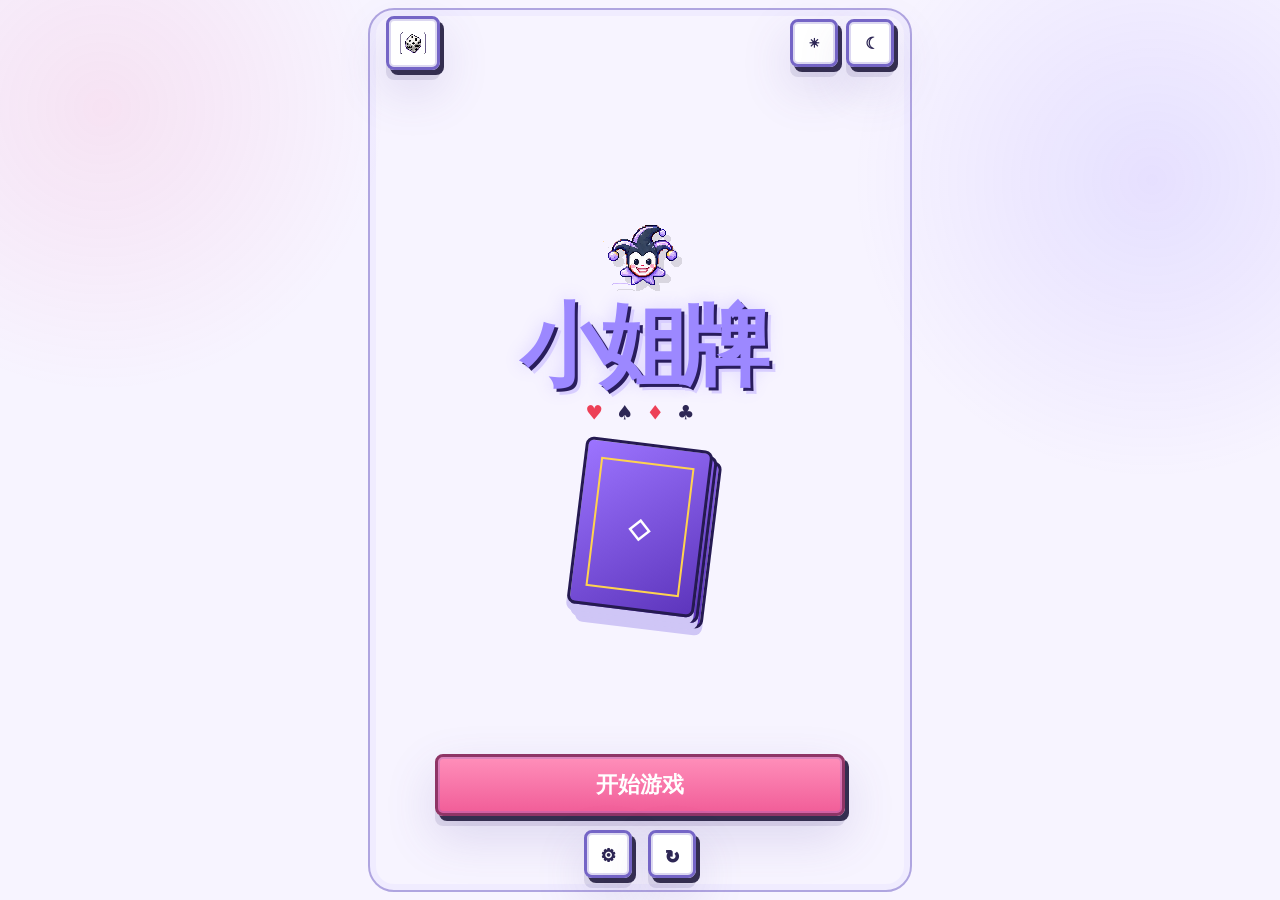
==== commit 1bec3c69: "V3.1 responsive layout fix" ====
--- a/index.html
+++ b/index.html
@@ -1,441 +1,227 @@
-<!DOCTYPE html>
-
+<!doctype html>
 <html lang="zh-CN">
 <head>
-<meta charset="utf-8"/>
-<meta content="width=device-width, initial-scale=1" name="viewport"/>
-<meta content="曾珩 ZENG HENG — 城市规划、展陈内容与项目协作个人主页" name="description"/>
-<meta content="#6f46ff" name="theme-color"/>
-<title>曾珩 ZENG HENG | Portfolio</title>
-<link href="assets/css/style.css" rel="stylesheet"/>
+<meta charset="utf-8" />
+<meta name="viewport" content="width=device-width, initial-scale=1, viewport-fit=cover" />
+<meta name="theme-color" content="#f7f4ff" />
+<title>小姐牌 · ZH JOKER TABLE V3.1</title>
+<style>
+:root{
+  --bg:#f7f4ff;--panel:#ffffff;--ink:#2e2755;--muted:#8d86ad;--line:#7565c6;
+  --accent:#f5649b;--accent2:#775cff;--gold:#ffc857;--red:#ed4057;--card:#fffdf8;
+  --soft:#e8e2ff;--shadow:0 10px 0 rgba(56,42,111,.12),0 20px 50px rgba(94,72,160,.18);
+  --tile:rgba(255,255,255,.84);
+}
+html[data-theme="dark"]{
+  --bg:#080610;--panel:#151023;--ink:#f7f3ff;--muted:#aaa1cc;--line:#9b5cff;
+  --accent:#d13cff;--accent2:#4f75ff;--gold:#ffd24d;--red:#ff4d73;--card:#fff8ed;
+  --soft:#302246;--shadow:0 10px 0 rgba(0,0,0,.35),0 0 30px rgba(210,62,255,.22),0 24px 60px rgba(0,0,0,.5);
+  --tile:rgba(18,12,33,.9);
+}
+*{box-sizing:border-box;-webkit-tap-highlight-color:transparent}
+html,body{margin:0;min-height:100%;background:var(--bg);color:var(--ink);font-family:ui-monospace,SFMono-Regular,Menlo,Monaco,"Noto Sans SC","Microsoft YaHei",monospace}
+body{min-height:100dvh;overflow-x:hidden}
+button,input{font:inherit;color:inherit}
+button{cursor:pointer}
+body::before{content:"";position:fixed;inset:0;pointer-events:none;background:
+radial-gradient(circle at 8% 12%,color-mix(in srgb,var(--accent) 12%,transparent),transparent 20%),
+radial-gradient(circle at 90% 20%,color-mix(in srgb,var(--accent2) 13%,transparent),transparent 22%),
+linear-gradient(90deg,transparent 49.6%,color-mix(in srgb,var(--line) 7%,transparent) 50%,transparent 50.4%) 0 0/42px 42px,
+linear-gradient(transparent 49.6%,color-mix(in srgb,var(--line) 7%,transparent) 50%,transparent 50.4%) 0 0/42px 42px}
+.app{min-height:100dvh;display:flex;justify-content:center}
+.page{display:none;width:min(100%,560px);min-height:100dvh;padding:max(16px,env(safe-area-inset-top)) 18px max(22px,env(safe-area-inset-bottom));position:relative}
+.page.active{display:flex;flex-direction:column}
+.frame{position:absolute;inset:8px;border:2px solid color-mix(in srgb,var(--line) 55%,transparent);border-radius:26px;pointer-events:none;box-shadow:inset 0 0 0 6px color-mix(in srgb,var(--soft) 46%,transparent)}
+.pixel-btn{border:3px solid var(--line);background:linear-gradient(180deg,color-mix(in srgb,var(--panel) 94%,white),var(--panel));box-shadow:inset 0 0 0 2px color-mix(in srgb,var(--line) 25%,transparent),4px 5px 0 color-mix(in srgb,var(--line) 35%,#111),var(--shadow);border-radius:8px;font-weight:950;transition:.12s ease;min-height:48px}
+.pixel-btn:active{transform:translate(3px,3px);box-shadow:inset 0 0 0 2px color-mix(in srgb,var(--line) 25%,transparent),1px 2px 0 color-mix(in srgb,var(--line) 35%,#111)}
+.pixel-btn.primary{background:linear-gradient(180deg,#ff8fba,#f15d98);color:#fff;border-color:#8e3566}
+html[data-theme="dark"] .pixel-btn{background:linear-gradient(180deg,#351758,#1d0e35);color:#fff;border-color:#8e50e6}
+html[data-theme="dark"] .pixel-btn.primary{background:linear-gradient(180deg,#c044ff,#6328a1);border-color:#ff57ef}
+.icon-btn{width:48px;height:48px;padding:0;display:grid;place-items:center}
+.icon-btn img{width:28px;height:28px;object-fit:contain;image-rendering:pixelated}
+.topbar{display:grid;grid-template-columns:auto 1fr auto;align-items:center;gap:10px;position:relative;z-index:4;margin:8px 4px 0}
+.topbar .left,.topbar .right{display:flex;gap:8px}.topbar .right{justify-content:flex-end}.topbar-center{display:flex;align-items:center;justify-content:center;gap:8px;font-weight:950;font-size:24px}
+.deck-mini{width:28px;height:36px;background:linear-gradient(145deg,#bbaaff,#7058db);border:2px solid #fff;box-shadow:3px 3px 0 #5c47b5;transform:rotate(6deg)}
+
+/* home */
+.home{justify-content:space-between;gap:12px}
+.home-head{display:flex;justify-content:space-between;align-items:center;z-index:3}
+.home-head .theme{display:flex;gap:8px}
+.mode-btn{width:54px;height:54px}
+.hero{flex:1;display:flex;flex-direction:column;align-items:center;justify-content:center;min-height:0;gap:10px;padding:10px 8px}
+.joker-mark{width:84px;height:84px;object-fit:contain;image-rendering:pixelated;filter:drop-shadow(5px 6px 0 rgba(0,0,0,.12))}
+.logo-title{margin:0;font-family:"Microsoft YaHei",system-ui,sans-serif;font-weight:1000;font-size:clamp(58px,17vw,96px);line-height:.95;letter-spacing:-.11em;color:#9c88ff;text-shadow:3px 3px 0 #291d5d,6px 6px 0 #d8ceff,0 0 18px color-mix(in srgb,var(--accent2) 22%,transparent)}
+html[data-theme="dark"] .logo-title{color:#ffd139;text-shadow:3px 3px 0 #3a153e,6px 6px 0 #f23aff,0 0 22px rgba(209,60,255,.55)}
+.suits{display:flex;gap:16px;font-size:24px}.suits .red{color:var(--red)}
+.deck-stack{width:128px;height:168px;position:relative;margin:6px 0 4px;transform:rotate(7deg)}
+.deck-stack::before,.deck-stack::after,.deck-card{content:"";position:absolute;inset:0;border:3px solid #251a51;border-radius:8px;background:linear-gradient(145deg,#9c74ff,#5d35bc);box-shadow:0 7px 0 #cfc6f6}
+.deck-stack::before{transform:translate(10px,10px)}.deck-stack::after{transform:translate(5px,5px)}
+.deck-card{display:grid;place-items:center;z-index:2;color:#fff;font-size:38px}.deck-card::after{content:"◇";width:74%;height:78%;border:2px solid #ffd34f;display:grid;place-items:center}
+.home-actions{width:min(100%,410px);align-self:center;display:grid;gap:12px;z-index:3}.home-actions .pixel-btn{font-size:22px;min-height:62px}.home-tools{display:flex;justify-content:center;gap:16px;margin-top:2px}.home-tools .pixel-btn{min-height:48px}
+
+/* cards */
+.game-content{flex:1;display:flex;flex-direction:column;align-items:center;justify-content:center;gap:16px;min-height:0;padding:16px 0 8px;position:relative;z-index:2}
+.card-wrap{width:min(76vw,360px);max-width:100%;aspect-ratio:5/7;perspective:1400px;flex:0 1 auto}
+.card{position:relative;width:100%;height:100%;transform-style:preserve-3d;transition:transform .5s cubic-bezier(.2,.75,.25,1);cursor:pointer}.card.flipped{transform:rotateY(180deg)}.card.dealing{transform:rotateY(90deg) scale(.98)!important;transition:.22s ease}
+.card-face{position:absolute;inset:0;backface-visibility:hidden;background:var(--card);border:4px solid #171717;border-radius:15px;box-shadow:0 8px 0 rgba(0,0,0,.16),0 0 0 5px color-mix(in srgb,var(--line) 50%,transparent),0 16px 35px rgba(0,0,0,.13);overflow:hidden;color:#111}
+.card-face::after{content:"";position:absolute;inset:10px;border:2px solid color-mix(in srgb,var(--line) 45%,transparent);pointer-events:none}
+.card-back{transform:rotateY(180deg);display:flex;align-items:center;justify-content:center;padding:30px;text-align:center;background:var(--panel);color:var(--ink)}
+.corner{position:absolute;display:flex;flex-direction:column;align-items:center;font-size:clamp(29px,8vw,48px);font-weight:950;line-height:.95;z-index:3}.corner.tl{left:22px;top:22px}.corner.br{right:22px;bottom:22px;transform:rotate(180deg)}.corner .suit{font-size:.72em;margin-top:7px}.red{color:var(--red)}
+.illustration{position:absolute;inset:17% 14%;display:grid;place-items:center;z-index:2}.card-art{max-width:90%;max-height:85%;object-fit:contain;image-rendering:pixelated;filter:drop-shadow(5px 7px 0 rgba(0,0,0,.12))}
+.rule-rank{font-size:36px;font-weight:950;color:var(--accent2)}.rule-name{font-size:25px;font-weight:950;margin:12px 0 18px}.rule-text{font-size:15px;line-height:1.7;color:var(--muted)}.tap-hint{font-size:11px;margin-top:18px;color:var(--muted)}
+#nextBtn{width:min(76vw,360px);font-size:22px;min-height:60px;flex:none}.stash-offer{display:none}.stash-offer.show{display:block}.stash-offer button{padding:0 18px;min-height:42px}
+
+/* dice */
+.dice-page{gap:12px}.dice-content{flex:1;display:flex;flex-direction:column;align-items:center;justify-content:center;gap:18px;min-height:0;position:relative;z-index:2}
+.dice-stage{width:min(92vw,470px);height:min(63vh,590px);min-height:430px;position:relative;border:3px solid color-mix(in srgb,var(--line) 45%,transparent);border-radius:24px;background:linear-gradient(180deg,color-mix(in srgb,var(--panel) 94%,transparent),color-mix(in srgb,var(--bg) 86%,transparent));box-shadow:inset 0 0 0 6px color-mix(in srgb,var(--soft) 38%,transparent),var(--shadow);overflow:hidden}
+.dice-stage::before{content:"";position:absolute;inset:0;background:radial-gradient(circle at 50% 48%,color-mix(in srgb,var(--accent2) 9%,transparent),transparent 42%),linear-gradient(90deg,transparent 49.5%,color-mix(in srgb,var(--line) 7%,transparent) 50%,transparent 50.5%) 0 0/40px 40px,linear-gradient(transparent 49.5%,color-mix(in srgb,var(--line) 7%,transparent) 50%,transparent 50.5%) 0 0/40px 40px;pointer-events:none}
+.dice-cup{position:absolute;left:50%;top:16%;width:66%;max-height:58%;object-fit:contain;transform:translateX(-50%);image-rendering:pixelated;filter:drop-shadow(0 18px 12px rgba(0,0,0,.23));transition:transform .48s cubic-bezier(.2,.8,.2,1),top .48s cubic-bezier(.2,.8,.2,1);z-index:4;cursor:pointer}
+.dice-stage.open .dice-cup{top:0;transform:translateX(-50%) scale(.78)}
+.dice-stage.shake .dice-cup{animation:cupShake .46s linear}@keyframes cupShake{0%,100%{transform:translateX(-50%)}20%{transform:translateX(calc(-50% - 9px)) rotate(-2deg)}45%{transform:translateX(calc(-50% + 10px)) rotate(3deg)}70%{transform:translateX(calc(-50% - 5px)) rotate(-1deg)}}
+.dice-row{position:absolute;left:7%;right:7%;bottom:11%;display:grid;grid-template-columns:repeat(5,1fr);gap:10px;align-items:center;opacity:.08;transform:translateY(12px) scale(.95);transition:.35s ease;z-index:3}.dice-stage.open .dice-row{opacity:1;transform:none}
+.die{aspect-ratio:1;background:linear-gradient(145deg,#fff,#e8e4df);border:3px solid #2b2851;border-radius:9px;position:relative;box-shadow:inset -5px -6px 0 rgba(0,0,0,.06),4px 5px 0 rgba(34,28,69,.17)}
+.pip{position:absolute;width:15%;aspect-ratio:1;border-radius:25%;background:#171717;transform:translate(-50%,-50%)}.die.red .pip{background:#ef3e56}.p1{left:25%;top:25%}.p2{left:50%;top:25%}.p3{left:75%;top:25%}.p4{left:25%;top:50%}.p5{left:50%;top:50%}.p6{left:75%;top:50%}.p7{left:25%;top:75%}.p8{left:50%;top:75%}.p9{left:75%;top:75%}
+.die.rolling{animation:diceRoll .58s cubic-bezier(.24,.74,.26,1)}@keyframes diceRoll{0%{transform:rotate(0) scale(1)}30%{transform:rotate(120deg) scale(.82)}68%{transform:rotate(280deg) scale(1.12)}100%{transform:rotate(360deg) scale(1)}}
+#rerollBtn{width:64px;height:64px;font-size:31px;flex:none}
+
+/* overlays */
+.overlay,.modal{position:fixed;inset:0;background:rgba(0,0,0,.45);backdrop-filter:blur(7px);display:none;align-items:flex-start;justify-content:center;padding:80px 16px 24px;z-index:30}.overlay.open,.modal.open{display:flex}.modal{align-items:center;padding:20px}.panel,.modal-box{width:min(430px,100%);background:var(--panel);border:3px solid var(--line);border-radius:12px;box-shadow:var(--shadow);padding:20px;max-height:calc(100dvh - 110px);overflow:auto}.panel-head{display:flex;justify-content:space-between;align-items:center;margin-bottom:16px}.panel-title{font-size:21px;font-weight:950}.close-btn{border:0;background:transparent;font-size:28px}.status-card,.history-item,.stash-item{border:2px solid var(--soft);padding:12px;border-radius:8px}.status-main{font-size:24px;font-weight:950;margin-top:6px}.status-sub{font-size:12px;color:var(--muted);margin-top:5px}.history-list,.stash-list{display:grid;gap:9px;margin-top:12px}.history-item{display:grid;grid-template-columns:42px 1fr auto;align-items:center;gap:8px}.history-name{font-size:12px;color:var(--muted)}.stash-item{display:grid;grid-template-columns:55px 1fr auto;gap:10px;align-items:center}.stash-thumb{width:48px;height:60px;background:var(--card);border:2px solid #222;display:grid;place-items:center;overflow:hidden}.stash-thumb img{max-width:90%;max-height:90%}.stash-item button{height:38px;border:2px solid var(--line);background:var(--ink);color:var(--bg);font-weight:800}.empty{text-align:center;color:var(--muted);padding:24px}.modal-box h3{margin:0 0 9px}.modal-box p{color:var(--muted);line-height:1.6}.field{width:100%;height:48px;border:2px solid var(--line);background:var(--bg);padding:0 12px;border-radius:6px}.modal-actions{display:flex;justify-content:flex-end;gap:9px;margin-top:15px}.mini-btn{min-height:42px;padding:0 14px}.settings-row{display:flex;justify-content:space-between;align-items:center;padding:14px 0;border-top:1px solid var(--soft)}.toggle{width:50px;height:28px;border:2px solid var(--line);background:var(--bg);position:relative}.toggle::after{content:"";position:absolute;width:18px;height:18px;left:4px;top:3px;background:var(--muted);transition:.18s}.toggle.on::after{left:24px;background:var(--accent)}
+
+@media (min-width:720px){.page{padding-left:26px;padding-right:26px}.card-wrap,#nextBtn{width:350px}.dice-stage{height:min(68vh,650px)}.logo-title{font-size:90px}}
+@media (max-width:420px){.page{padding-left:12px;padding-right:12px}.frame{inset:5px}.icon-btn{width:44px;height:44px}.topbar{gap:6px}.topbar .left,.topbar .right{gap:5px}.logo-title{font-size:64px}.joker-mark{width:70px;height:70px}.deck-stack{width:105px;height:140px}.home-actions .pixel-btn{min-height:56px;font-size:20px}.game-content{gap:12px}.card-wrap,#nextBtn{width:min(78vw,330px)}.dice-stage{width:94vw;min-height:390px;height:61vh}.dice-row{gap:6px}.dice-cup{width:70%}}
+@media (max-height:720px){.hero{gap:4px}.joker-mark{width:58px;height:58px}.logo-title{font-size:56px}.suits{font-size:18px}.deck-stack{width:90px;height:118px}.home-actions .pixel-btn{min-height:48px}.game-content{padding-top:8px;gap:10px}.card-wrap{height:min(58vh,460px);width:auto;aspect-ratio:5/7}.dice-stage{height:62vh;min-height:360px}.dice-cup{width:58%}}
+</style>
 </head>
 <body>
-<header class="site-header" id="top">
-<div class="shell header-inner">
-<a aria-label="返回主页" class="brand" href="#home">PORTFOLIO / 2022–2026</a>
-<button aria-expanded="false" aria-label="打开导航" class="menu-btn">MENU</button>
-<nav aria-label="主导航" class="nav">
-<a href="#home">01 主页</a>
-<a href="#internships">02 实习经历</a>
-<a href="#campus">03 校园经历</a>
-<a href="#offcampus">04 校外经历</a>
-<a href="#contact">05 联系方式</a>
-</nav>
+<div class="app">
+  <section id="homeScreen" class="page home active">
+    <div class="frame"></div>
+    <header class="home-head">
+      <button id="diceEntry" class="pixel-btn icon-btn mode-btn" aria-label="大话骰"><img src="assets/icons/dice.png" alt=""></button>
+      <div class="theme">
+        <button id="themeLight" class="pixel-btn icon-btn" aria-label="浅色模式">☀</button>
+        <button id="themeDark" class="pixel-btn icon-btn" aria-label="深色模式">☾</button>
+      </div>
+    </header>
+    <main class="hero">
+      <img class="joker-mark" src="assets/cards/joker.png" alt="">
+      <h1 class="logo-title">小姐牌</h1>
+      <div class="suits"><span class="red">♥</span><span>♠</span><span class="red">♦</span><span>♣</span></div>
+      <div class="deck-stack"><div class="deck-card"></div></div>
+    </main>
+    <div class="home-actions">
+      <button id="startBtn" class="pixel-btn primary">开始游戏</button>
+      <button id="continueBtn" class="pixel-btn">继续游戏</button>
+      <div class="home-tools">
+        <button id="settingsBtn" class="pixel-btn icon-btn" aria-label="设置">⚙</button>
+        <button id="resetBtn" class="pixel-btn icon-btn" aria-label="重置">↻</button>
+      </div>
+    </div>
+  </section>
+
+  <section id="cardScreen" class="page">
+    <div class="frame"></div>
+    <header class="topbar">
+      <div class="left">
+        <button id="historyBtn" class="pixel-btn icon-btn"><img src="assets/icons/history.png" alt=""></button>
+        <button id="homeBtn" class="pixel-btn icon-btn"><img src="assets/icons/home.png" alt=""></button>
+      </div>
+      <div class="topbar-center"><span class="deck-mini"></span><span id="remainingCount">52</span></div>
+      <div class="right">
+        <button id="kBtn" class="pixel-btn icon-btn"><img src="assets/icons/k.png" alt=""></button>
+        <button id="ladyBtn" class="pixel-btn icon-btn"><img src="assets/icons/crown.png" alt=""></button>
+        <button id="stashBtn" class="pixel-btn icon-btn"><img src="assets/icons/stash.png" alt=""></button>
+      </div>
+    </header>
+    <main class="game-content">
+      <div class="card-wrap">
+        <div id="card" class="card" role="button" tabindex="0">
+          <div class="card-face card-front"><div id="cornerTL" class="corner tl"></div><div id="illustration" class="illustration"></div><div id="cornerBR" class="corner br"></div></div>
+          <div class="card-face card-back"><div class="card-back-inner"><div id="ruleRank" class="rule-rank"></div><div id="ruleName" class="rule-name"></div><div id="ruleText" class="rule-text"></div><div class="tap-hint">再次点击翻回</div></div></div>
+        </div>
+      </div>
+      <div id="stashOffer" class="stash-offer"><button id="stashCurrent" class="pixel-btn mini-btn">＋ 存卡</button></div>
+      <button id="nextBtn" class="pixel-btn primary">抽一张</button>
+    </main>
+  </section>
+
+  <section id="diceScreen" class="page dice-page">
+    <div class="frame"></div>
+    <header class="topbar">
+      <div class="left"><button id="diceHome" class="pixel-btn icon-btn"><img src="assets/icons/home.png" alt=""></button></div>
+      <div class="topbar-center"><img src="assets/icons/dice.png" alt="" style="width:38px;height:38px;object-fit:contain;image-rendering:pixelated"></div>
+      <div></div>
+    </header>
+    <main class="dice-content">
+      <div id="diceStage" class="dice-stage">
+        <img id="diceCup" class="dice-cup" src="assets/dice-cup.png" alt="骰盅">
+        <div id="diceRow" class="dice-row"></div>
+      </div>
+      <button id="rerollBtn" class="pixel-btn primary" aria-label="重新摇骰子">↻</button>
+    </main>
+  </section>
 </div>
-</header>
-<main>
-<section class="hero shell" id="home">
-<div class="hero-grid">
-<div class="hero-name-block">
-<p class="hero-hello">你好！我是曾珩。</p>
-<h1 class="hero-name">ZENG<br/><span>HENG</span></h1>
-</div>
-<div class="hero-side">
-<button aria-label="点击头像触发眨眼" class="avatar-button" title="点击头像" type="button"><img alt="曾珩的 3D 卡通头像" data-normal="assets/images/v6/avatar-normal.webp" data-wink="assets/images/v6/avatar-wink.webp" src="assets/images/v6/avatar-normal.webp"/></button>
-<div class="hero-intro">
-<span aria-hidden="true" class="hero-rule"></span>
-<p class="hero-fields">Urban Planning<br/>Exhibition &amp; Content<br/>Project Coordination</p>
-<p class="hero-copy">城市规划背景，具备展陈、城市研究与跨学科项目经验。擅长信息梳理、视觉表达与项目协作，希望在内容、空间与项目推进之间建立清晰连接。</p>
-</div>
-</div>
-</div>
-<a class="scroll-cue" href="#about">向下浏览 <span>↓</span></a>
-</section>
-<section class="section section-tint section-purple-edge" id="about">
-<div class="shell">
-<header class="section-heading reveal">
-<p class="section-no">PROFILE</p>
-<h2>关于我 <span>ABOUT</span></h2>
-</header>
-<div class="about-intro reveal">
-<p class="about-lead">我关注如何把复杂信息梳理成可执行的结构，并在研究、内容、设计与项目推进之间建立连接。</p>
-<p>城市规划训练让我习惯从系统层面理解问题，展陈与项目实践则让我更重视沟通、协作和落地。我的项目经历横跨城市研究、社区更新、展览设计与公共空间，希望把不同背景中的信息、角色与任务整理得更清楚，也让最终成果更容易被理解和使用。</p>
-</div>
-<div class="about-panels reveal">
-<section class="about-panel education-panel">
-<div class="panel-title">
-<span>01</span>
-<h3>教育背景 <small>EDUCATION</small></h3>
-</div>
-<div class="mini-timeline">
-<article>
-<time>2024.09–2026.12</time>
-<strong>香港大学 · The University of Hong Kong</strong>
-<span>城市规划理学硕士 · MSc Urban Planning</span>
-</article>
-<article>
-<time>2019.09–2024.06</time>
-<strong>重庆大学 · Chongqing University</strong>
-<span>城乡规划和设计 · Urban &amp; Rural Planning and Design</span>
-</article>
-</div>
-</section>
-<section class="about-panel software-panel">
-<div class="panel-title">
-<span>02</span>
-<h3>软件技能 <small>SOFTWARE SKILLS</small></h3>
-</div>
-<div class="software-grid">
-<div>
-<strong>视觉表达</strong><small>Presentation</small>
-<p>Photoshop / Illustrator / InDesign</p>
-</div>
-<div>
-<strong>空间设计</strong><small>Spatial Design</small>
-<p>AutoCAD / SketchUp / V-Ray</p>
-</div>
-<div>
-<strong>研究分析</strong><small>Research &amp; Analysis</small>
-<p>ArcGIS / SPSS</p>
-</div>
-<div>
-<strong>办公软件</strong><small>Office Tools</small>
-<p>PowerPoint / Word / Excel</p>
-</div>
-</div>
-</section>
-</div>
-<div class="about-extra reveal">
-<div>
-<span class="extra-label">个人标签 / PERSONAL TAGS</span>
-<p>水瓶座 · ENFJ · 健身女 · 即兴喜剧</p>
-</div>
-<div>
-<span class="extra-label">语言 / LANGUAGES</span>
-<p>普通话 · English · 粤语</p>
-</div>
-</div>
-</div>
-</section>
-<section class="section" id="internships">
-<div class="shell">
-<header class="section-heading reveal">
-<p class="section-no">02</p>
-<h2>实习经历 <span>INTERNSHIP</span></h2>
-</header>
-<div class="work-list">
-<article class="work-entry reveal">
-<div aria-label="CABLE SPACE 项目图片" class="work-carousel" data-carousel="">
-<a class="carousel-viewport company-image-link" href="https://citycable.cn/" rel="noopener noreferrer" target="_blank">
-<div class="carousel-track"><figure class="carousel-slide"><img alt="CABLE SPACE 项目现场 1" loading="lazy" src="assets/images/v6/cable-01.jpg"/></figure><figure class="carousel-slide"><img alt="CABLE SPACE 项目现场 2" loading="lazy" src="assets/images/v6/cable-02.jpg"/></figure><figure class="carousel-slide"><img alt="CABLE SPACE 项目现场 3" loading="lazy" src="assets/images/v6/cable-03.jpg"/></figure></div>
-<span class="media-note">CABLE SPACE · SHENZHEN · 2026 ↗</span>
-</a>
-<button aria-label="上一张图片" class="carousel-arrow carousel-prev" type="button">←</button>
-<button aria-label="下一张图片" class="carousel-arrow carousel-next" type="button">→</button>
-<div aria-label="图片页码" class="carousel-dots"></div>
-</div>
-<div class="work-copy">
-<div class="work-meta"><time>2026.03–2026.06</time><span>SHENZHEN</span></div>
-<h3>CABLE SPACE</h3>
-<p class="work-company">有线城市文化咨询（深圳）有限公司 · 实习生</p>
-<div class="responsibilities">
-<p><strong>内容梳理：</strong>参与《深圳叙事：人与自然和谐共生的城市实践》、深圳百旺社区展及宁波张苍水故居常设展，协助展览资料整理、内容校对与信息结构梳理。</p>
-<p><strong>视觉呈现：</strong>负责深圳两馆展引桥大事记等版式设计与视觉输出，并参与社区、历史文化类展陈版式设计。</p>
-<p><strong>协作推进：</strong>配合策划与设计团队跟进内容调整、阶段性交付与落地需求，积累多类型展览项目协作经验。</p>
-</div>
-<div class="project-links">
-<a href="https://www.xiaohongshu.com/discovery/item/6a7a9cda0000000024024e9c?source=webshare&amp;xhsshare=pc_web&amp;xsec_token=ABl1VjjYmHKZcokGz1O_jy7Y7ieKgUaQ8UuHDpWUbUDV0=&amp;xsec_source=pc_share" rel="noopener noreferrer" target="_blank">《深圳叙事》展览链接 ↗</a>
-<a href="https://mp.weixin.qq.com/s/eEbef5ZTamZHdBcpIOYaWQ" rel="noopener noreferrer" target="_blank">张苍水故居常设展 ↗</a>
-</div>
-</div>
-</article>
-<article class="work-entry is-reverse reveal sijiqing-entry">
-<div aria-label="四季青镇人民政府项目图片" class="work-carousel" data-carousel="">
-<div class="carousel-viewport">
-<div class="carousel-track"><figure class="carousel-slide"><img alt="四季青镇城市更新项目 1" loading="lazy" src="assets/images/v6/sijiqing-01.jpg"/></figure><figure class="carousel-slide"><img alt="四季青镇城市更新项目 2" loading="lazy" src="assets/images/v6/sijiqing-02.jpg"/></figure></div>
-<span class="media-note">SIJIQING · BEIJING · 2025</span>
-</div>
-<button aria-label="上一张图片" class="carousel-arrow carousel-prev" type="button">←</button>
-<button aria-label="下一张图片" class="carousel-arrow carousel-next" type="button">→</button>
-<div aria-label="图片页码" class="carousel-dots"></div>
-</div>
-<div class="work-copy">
-<div class="work-meta"><time>2025.07–2025.08</time><span>BEIJING</span></div>
-<h3>四季青镇人民政府</h3>
-<p class="work-company">北京市海淀区四季青镇人民政府 · 城市更新实习生</p>
-<div class="responsibilities">
-<p><strong>社区调研：</strong>参与常青社区「共建美好家园」城市更新项目，开展现场调研、资料收集与社区需求梳理。</p>
-<p><strong>沟通协调：</strong>参与居民沟通与意见收集，协助识别不同使用者的核心诉求，为方案讨论提供依据。</p>
-<p><strong>方案支持：</strong>配合团队完成前期研究与设计支持，将调研信息转化为可用于更新方案的基础资料。</p>
-</div>
-</div>
-</article>
-<article class="work-entry reveal">
-<div aria-label="GROUNDWORK 项目图片" class="work-carousel" data-carousel="">
-<a class="carousel-viewport company-image-link" href="https://www.groundworkarchitect.com/" rel="noopener noreferrer" target="_blank">
-<div class="carousel-track"><figure class="carousel-slide"><img alt="GROUNDWORK 元新建城 1" loading="lazy" src="assets/images/v6/groundwork.png"/></figure></div>
-<span class="media-note">GROUNDWORK · SHENZHEN · 2025 ↗</span>
-</a>
-<button aria-label="上一张图片" class="carousel-arrow carousel-prev" type="button">←</button>
-<button aria-label="下一张图片" class="carousel-arrow carousel-next" type="button">→</button>
-<div aria-label="图片页码" class="carousel-dots"></div>
-</div>
-<div class="work-copy">
-<div class="work-meta"><time>2025.05–2025.06</time><span>SHENZHEN</span></div>
-<h3>GROUNDWORK</h3>
-<p class="work-company">元新建城建筑师事务有限公司 · 多媒体实习生</p>
-<div class="responsibilities">
-<p><strong>视觉传播：</strong>参与公司品牌及项目视觉传播工作，涉及深圳观澜高尔夫健身俱乐部、迪拜智慧社区等项目。</p>
-<p><strong>空间设计：</strong>参与沙特阿拉伯购物中心电梯轿厢设计，完成空间方案辅助、效果图渲染与视觉表现。</p>
-<p><strong>团队协作：</strong>配合项目团队完成多媒体、空间与品牌视觉相关设计任务，根据阶段反馈持续调整输出。</p>
-</div>
-</div>
-</article>
-<article class="work-entry is-reverse reveal">
-<div aria-label="深规院艺促中心项目图片" class="work-carousel" data-carousel="">
-<a class="carousel-viewport company-image-link" href="https://www.szdesigncenter.com/" rel="noopener noreferrer" target="_blank">
-<div class="carousel-track"><figure class="carousel-slide"><img alt="深规院城市设计与公共艺术促进中心 1" loading="lazy" src="assets/images/v6/sada.png"/></figure></div>
-<span class="media-note">SADA · SHENZHEN · 2023–2024 ↗</span>
-</a>
-<button aria-label="上一张图片" class="carousel-arrow carousel-prev" type="button">←</button>
-<button aria-label="下一张图片" class="carousel-arrow carousel-next" type="button">→</button>
-<div aria-label="图片页码" class="carousel-dots"></div>
-</div>
-<div class="work-copy">
-<div class="work-meta"><time>2023.10–2024.01</time><span>SHENZHEN</span></div>
-<h3>UPDIS / SADA</h3>
-<p class="work-company">深圳市城市规划设计研究院城市设计与公共艺术促进中心（SADA） · 实习生</p>
-<div class="responsibilities">
-<p><strong>前期研究：</strong>参与第十届深港城市建筑双城双年展（南山·南头古城）前期选址，协助梳理场地条件与基础资料。</p>
-<p><strong>体验研究：</strong>参与深圳西丽高铁站旅客出行体验评价与优化项目，协助研究、资料整理与成果归纳。</p>
-<p><strong>项目协作：</strong>承担会议协调、会议纪要及报告撰写等工作，参与研究成果整理与阶段性汇报。</p>
-</div>
-</div>
-</article>
-</div>
-</div>
-</section>
-<section class="section section-tint" id="campus">
-<div class="shell">
-<header class="section-heading reveal">
-<p class="section-no">03</p>
-<h2>校园经历 <span>CAMPUS EXPERIENCE</span></h2>
-</header>
-<div class="subsection-heading reveal">
-<span>01</span>
-<h3>课程项目 <small>COURSE PROJECTS</small></h3>
-</div>
-<div class="project-features">
-<article class="project-feature reveal">
-<div aria-label="北部都市流浮山空间规划与设计图片" class="project-gallery" data-carousel="">
-<div class="carousel-viewport">
-<div class="carousel-track">
-<figure class="carousel-slide">
-<button class="project-image detail-image" data-caption="北部都市流浮山空间规划与设计 · SZ–HK Deep Bay Gateway · 2025 · 1/2" data-src="assets/images/v6/deep-bay-01.jpg" type="button">
-<img alt="深港门廊规划工作坊方案图 1" loading="lazy" src="assets/images/v6/deep-bay-01.jpg"/>
-<span class="detail-hint">查看大图 ↗</span>
-</button>
-</figure>
-<figure class="carousel-slide">
-<button class="project-image detail-image" data-caption="北部都市流浮山空间规划与设计 · SZ–HK Deep Bay Gateway · 2025 · 2/2" data-src="assets/images/v6/deep-bay-02.jpg" type="button">
-<img alt="深港门廊规划工作坊方案图 2" loading="lazy" src="assets/images/v6/deep-bay-02.jpg"/>
-<span class="detail-hint">查看大图 ↗</span>
-</button>
-</figure></div>
-</div>
-<button aria-label="上一张图片" class="carousel-arrow carousel-prev" type="button">←</button>
-<button aria-label="下一张图片" class="carousel-arrow carousel-next" type="button">→</button>
-<div aria-label="图片页码" class="carousel-dots"></div>
-</div>
-<div class="project-copy">
-<time>2024.09–2025.01 · HONG KONG</time>
-<p class="project-kicker">PLANNING WORKSHOP</p>
-<h3>北部都市流浮山空间规划与设计</h3>
-<p>参与流浮山—洪水桥空间总体规划，并以粤英双语主持流浮山—尖鼻咀—天水围社区规划工作坊。项目从生态、交通、社区与产业等维度形成跨境区域规划框架。</p>
-</div>
-</article>
-<article class="project-feature is-reverse reveal">
-<div aria-label="施针疗渝岛课程设计图片" class="project-gallery" data-carousel="">
-<div class="carousel-viewport">
-<div class="carousel-track">
-<figure class="carousel-slide">
-<button class="project-image detail-image" data-caption="施针疗渝岛 · Acupuncture Healing of Chongqing Yuzhong Peninsula · 2023 · 1/8" data-src="assets/images/v6/acupuncture-01.jpg" type="button">
-<img alt="施针疗渝岛课程设计图 1" loading="lazy" src="assets/images/v6/acupuncture-01.jpg"/>
-<span class="detail-hint">查看大图 ↗</span>
-</button>
-</figure>
-<figure class="carousel-slide">
-<button class="project-image detail-image" data-caption="施针疗渝岛 · Acupuncture Healing of Chongqing Yuzhong Peninsula · 2023 · 2/8" data-src="assets/images/v6/acupuncture-02.jpg" type="button">
-<img alt="施针疗渝岛课程设计图 2" loading="lazy" src="assets/images/v6/acupuncture-02.jpg"/>
-<span class="detail-hint">查看大图 ↗</span>
-</button>
-</figure>
-<figure class="carousel-slide">
-<button class="project-image detail-image" data-caption="施针疗渝岛 · Acupuncture Healing of Chongqing Yuzhong Peninsula · 2023 · 3/8" data-src="assets/images/v6/acupuncture-03.jpg" type="button">
-<img alt="施针疗渝岛课程设计图 3" loading="lazy" src="assets/images/v6/acupuncture-03.jpg"/>
-<span class="detail-hint">查看大图 ↗</span>
-</button>
-</figure>
-<figure class="carousel-slide">
-<button class="project-image detail-image" data-caption="施针疗渝岛 · Acupuncture Healing of Chongqing Yuzhong Peninsula · 2023 · 4/8" data-src="assets/images/v6/acupuncture-04.jpg" type="button">
-<img alt="施针疗渝岛课程设计图 4" loading="lazy" src="assets/images/v6/acupuncture-04.jpg"/>
-<span class="detail-hint">查看大图 ↗</span>
-</button>
-</figure>
-<figure class="carousel-slide">
-<button class="project-image detail-image" data-caption="施针疗渝岛 · Acupuncture Healing of Chongqing Yuzhong Peninsula · 2023 · 5/8" data-src="assets/images/v6/acupuncture-05.jpg" type="button">
-<img alt="施针疗渝岛课程设计图 5" loading="lazy" src="assets/images/v6/acupuncture-05.jpg"/>
-<span class="detail-hint">查看大图 ↗</span>
-</button>
-</figure>
-<figure class="carousel-slide">
-<button class="project-image detail-image" data-caption="施针疗渝岛 · Acupuncture Healing of Chongqing Yuzhong Peninsula · 2023 · 6/8" data-src="assets/images/v6/acupuncture-06.jpg" type="button">
-<img alt="施针疗渝岛课程设计图 6" loading="lazy" src="assets/images/v6/acupuncture-06.jpg"/>
-<span class="detail-hint">查看大图 ↗</span>
-</button>
-</figure>
-<figure class="carousel-slide">
-<button class="project-image detail-image" data-caption="施针疗渝岛 · Acupuncture Healing of Chongqing Yuzhong Peninsula · 2023 · 7/8" data-src="assets/images/v6/acupuncture-07.jpg" type="button">
-<img alt="施针疗渝岛课程设计图 7" loading="lazy" src="assets/images/v6/acupuncture-07.jpg"/>
-<span class="detail-hint">查看大图 ↗</span>
-</button>
-</figure>
-<figure class="carousel-slide">
-<button class="project-image detail-image" data-caption="施针疗渝岛 · Acupuncture Healing of Chongqing Yuzhong Peninsula · 2023 · 8/8" data-src="assets/images/v6/acupuncture-08.jpg" type="button">
-<img alt="施针疗渝岛课程设计图 8" loading="lazy" src="assets/images/v6/acupuncture-08.jpg"/>
-<span class="detail-hint">查看大图 ↗</span>
-</button>
-</figure></div>
-</div>
-<button aria-label="上一张图片" class="carousel-arrow carousel-prev" type="button">←</button>
-<button aria-label="下一张图片" class="carousel-arrow carousel-next" type="button">→</button>
-<div aria-label="图片页码" class="carousel-dots"></div>
-</div>
-<div class="project-copy">
-<time>2023 · CHONGQING</time>
-<p class="project-kicker">URBAN MICRO-RENEWAL · COURSE DESIGN</p>
-<h3>施针疗渝岛</h3>
-<p class="project-subtitle">基于针灸理论人与城市共疗愈的城市微更新设计（课程设计）</p>
-<p class="project-en">Acupuncture Healing of Chongqing Yuzhong Peninsula</p>
-<p>以“城市针灸”为概念，将居民压力来源、历史文化资源、公共空间与慢行系统纳入同一设计逻辑，通过多个微更新节点连接城市生活与空间疗愈。</p>
-</div>
-</article>
-</div>
-<div class="subsection-heading student-heading reveal">
-<span>02</span>
-<h3>学生组织 <small>STUDENT ORGANIZATIONS</small></h3>
-</div>
-<article class="student-org reveal">
-<div class="student-org-title">
-<time>2021–2024 · CHONGQING</time>
-<p class="student-org-school">重庆大学建筑与城规学院</p>
-<h3><span>青年志愿者协会会长</span><span>心理与健康协会会长</span></h3>
-</div>
-<div class="student-org-copy">
-<p><strong>组织管理：</strong>参与学院学生组织日常运营及校园活动策划，组织过覆盖 1000+ 人的志愿活动，参与人员组织、现场执行与宣传协调。</p>
-<p><strong>外部合作：</strong>推动学生组织与重庆本地志愿机构开展合作项目，负责沟通与活动落地，相关活动获得本地媒体报道。</p>
-<p><strong>内容运营：</strong>负责社团公众号的选题、文案、排版及发布审核，建立从内容准备到最终发布的协作流程。</p>
-<a class="text-link" href="https://mp.weixin.qq.com/s/KV9SKK3gS5E-w7CwiHEkOg" rel="noopener noreferrer" target="_blank">查看相关报道 ↗</a>
-</div>
-</article>
-<div class="campus-notes reveal">
-<article>
-<time>2023 · HONOR</time>
-<strong>重庆大学先进个人</strong>
-</article>
-<article>
-<time>2023 · GOLD AWARD</time>
-<strong>重庆大学第四届志愿者服务大赛金奖</strong>
-<span>「无止桥」团队项目：广西琴棋村食堂设计</span>
-</article>
-<article>
-<time>2021.06 · RESEARCH</time>
-<strong>儿童友好型小微空间环境设计策略研究</strong>
-<span>大学生创新实践项目 · 重庆沙正街社区</span>
-</article>
-</div>
-</div>
-</section>
-<section class="section" id="offcampus">
-<div class="shell">
-<header class="section-heading reveal">
-<p class="section-no">04</p>
-<h2>校外经历 <span>OFF-CAMPUS EXPERIENCE</span></h2>
-</header>
-<div class="project-features">
-<article class="project-feature reveal">
-<div aria-label="秀茂坪道路安全小镇方案图片" class="project-gallery" data-carousel="">
-<div class="carousel-viewport">
-<div class="carousel-track">
-<figure class="carousel-slide">
-<button class="project-image detail-image" data-caption="香港秀茂坪道路安全小镇改造设计竞赛 · 2025 · 1/2" data-src="assets/images/v6/sau-mau-ping-01.jpg" type="button">
-<img alt="香港秀茂坪道路安全小镇改造设计竞赛方案图 1" loading="lazy" src="assets/images/v6/sau-mau-ping-01.jpg"/>
-<span class="detail-hint">查看大图 ↗</span>
-</button>
-</figure>
-<figure class="carousel-slide">
-<button class="project-image detail-image" data-caption="香港秀茂坪道路安全小镇改造设计竞赛 · 2025 · 2/2" data-src="assets/images/v6/sau-mau-ping-02.jpg" type="button">
-<img alt="香港秀茂坪道路安全小镇改造设计竞赛方案图 2" loading="lazy" src="assets/images/v6/sau-mau-ping-02.jpg"/>
-<span class="detail-hint">查看大图 ↗</span>
-</button>
-</figure></div>
-</div>
-<button aria-label="上一张图片" class="carousel-arrow carousel-prev" type="button">←</button>
-<button aria-label="下一张图片" class="carousel-arrow carousel-next" type="button">→</button>
-<div aria-label="图片页码" class="carousel-dots"></div>
-</div>
-<div class="project-copy">
-<time>2025.11 · HONG KONG</time>
-<p class="project-kicker">DESIGN COMPETITION · MERIT AWARD</p>
-<h3>香港秀茂坪道路安全小镇改造设计竞赛</h3>
-<p class="project-subtitle">优秀奖 ·「和谐共生，代际安全城镇改造」</p>
-<p>围绕代际共享、安全教育与公共空间复合使用展开设计，在保留既有树木和教育功能的基础上，优化场地连接、休憩、展示与儿童活动体验。</p>
-</div>
-</article>
-<article class="project-feature is-reverse reveal">
-<div aria-label="云南洱源公共艺术装置图片" class="project-gallery" data-carousel="">
-<div class="carousel-viewport">
-<div class="carousel-track">
-<figure class="carousel-slide">
-<button class="project-image detail-image" data-caption="云南洱源 · 公共艺术装置搭建 · 2023" data-src="assets/images/v6/installation.jpg" type="button">
-<img alt="云南洱源公共艺术装置 1" loading="lazy" src="assets/images/v6/installation.jpg"/>
-<span class="detail-hint">查看大图 ↗</span>
-</button>
-</figure></div>
-</div>
-<button aria-label="上一张图片" class="carousel-arrow carousel-prev" type="button">←</button>
-<button aria-label="下一张图片" class="carousel-arrow carousel-next" type="button">→</button>
-<div aria-label="图片页码" class="carousel-dots"></div>
-</div>
-<div class="project-copy">
-<time>2023.07 · YUNNAN</time>
-<p class="project-kicker">PUBLIC ART INSTALLATION</p>
-<h3>云南洱源 · 艺术装置搭建</h3>
-<p>参与公共艺术装置现场搭建与空间落位，在乡村环境中完成材料、结构与场地关系的实践，也积累了从设计意图到现场执行的协作经验。</p>
-</div>
-</article>
-</div>
-<div class="campus-notes offcampus-note reveal">
-<article>
-<time>2022.12 · COMPETITION</time>
-<strong>全国大学生乡村规划方案竞赛 · 佳作奖</strong>
-<span>项目主题：「上海崇明市鸟类友善乡村规划」</span>
-</article>
-</div>
-</div>
-</section>
-<section class="section contact-section" id="contact">
-<div class="shell">
-<header class="section-heading section-heading-light reveal">
-<p class="section-no">05</p>
-<h2>联系方式 <span>CONTACT</span></h2>
-</header>
-<p class="contact-intro reveal">如果你正在寻找一个能在研究、内容、视觉和项目协作之间切换的人，欢迎联系我。</p>
-<div class="contact-grid reveal">
-<a href="tel:+8615875531689"><span>电话</span><strong>+86 158 7553 1689</strong></a>
-<a href="mailto:henghengcqu@outlook.com"><span>邮箱</span><strong>henghengcqu@outlook.com</strong></a>
-<a href="assets/docs/Zeng-Heng-CV.pdf" rel="noopener" target="_blank"><span>简历</span><strong>查看 PDF ↗</strong></a>
-<a href="assets/docs/Zeng-Heng-Portfolio.pdf" rel="noopener" target="_blank"><span>作品集</span><strong>查看 PDF ↗</strong></a>
-</div>
-<div class="footer-note">© <span data-year=""></span> ZENG HENG · Shenzhen / Hong Kong</div>
-</div>
-</section>
-</main>
-<div aria-hidden="true" class="lightbox" id="lightbox">
-<button aria-label="关闭图片" class="lightbox-close" type="button">×</button>
-<img alt=""/>
-<div class="lightbox-caption"></div>
-</div>
-<script src="assets/js/main.js"></script>
+
+<div id="panelOverlay" class="overlay"><div class="panel"><div class="panel-head"><div id="panelTitle" class="panel-title"></div><button id="panelClose" class="close-btn">×</button></div><div id="panelBody"></div></div></div>
+<div id="modal" class="modal"><div class="modal-box"><h3 id="modalTitle"></h3><p id="modalText"></p><div id="modalInput"></div><div id="modalActions" class="modal-actions"></div></div></div>
+<script>
+(() => {
+  const $=id=>document.getElementById(id);
+  const SUITS=[{key:'S',symbol:'♠',red:false},{key:'H',symbol:'♥',red:true},{key:'D',symbol:'♦',red:true},{key:'C',symbol:'♣',red:false}];
+  const RULES={A:{name:'代酒牌',text:'指定一人代自己喝一杯。'},'2':{name:'小姐牌',text:'成为当前小姐。下一个小姐出现前，陪喝并说“老板请喝酒”。'},'3':{name:'逛三园',text:'依次说出动物园里的动物，重复或答不上来的人喝酒。'},'4':{name:'照相机',text:'可在任意时刻发动。发动后先动的人喝酒。'},'5':{name:'免死金牌',text:'可抵消一次喝酒。使用后消耗。'},'6':{name:'摸鼻子',text:'可在任意时刻摸鼻子，最后摸鼻子的人喝酒。'},'7':{name:'逢7必过',text:'含7或7的倍数要拍手或拍桌子，反应错的人喝酒。'},'8':{name:'厕所牌',text:'持有此牌才可离席上厕所，使用后消耗。'},'9':{name:'自己喝',text:'抽到此牌的人自己喝酒。'},'10':{name:'我是神经病',text:'发动后别人不能回答你说的话，直到有人打破规则后结束。'},J:{name:'左边的人',text:'左边的人喝酒。'},Q:{name:'右边的人',text:'右边的人喝酒。'},K:{name:'K规则',text:'执行上一张K留下的酒量，然后设定下一张K要喝多少。'}};
+  const STORABLE=new Set(['4','5','6','8','10']);
+  const KEY='zh_joker_table_v31', SETTINGS='zh_joker_settings_v31';
+  const PIPS={1:['p5'],2:['p1','p9'],3:['p1','p5','p9'],4:['p1','p3','p7','p9'],5:['p1','p3','p5','p7','p9'],6:['p1','p3','p4','p6','p7','p9']};
+  const home=$('homeScreen'),game=$('cardScreen'),diceScreen=$('diceScreen'),card=$('card');
+  let state=defaults(),settings={theme:'light',sound:true,haptic:true},drawing=false,dice=randomDice(),diceOpen=false,diceRolling=false;
+  function defaults(){return{deck:[],current:null,started:false,lady:null,kInstruction:'',stash:[],history:[],flipped:false,stashedCurrent:false,awaitingDraw:false};}
+  function save(){localStorage.setItem(KEY,JSON.stringify(state));refreshHome()}
+  function load(){try{state=Object.assign(defaults(),JSON.parse(localStorage.getItem(KEY)||'{}'))}catch{state=defaults()}}
+  function saveSettings(){localStorage.setItem(SETTINGS,JSON.stringify(settings))}
+  function loadSettings(){try{settings=Object.assign(settings,JSON.parse(localStorage.getItem(SETTINGS)||'{}'))}catch{}applyTheme()}
+  function applyTheme(){document.documentElement.dataset.theme=settings.theme;document.querySelector('meta[name="theme-color"]').content=settings.theme==='dark'?'#080610':'#f7f4ff'}
+  function show(s){[home,game,diceScreen].forEach(x=>x.classList.remove('active'));s.classList.add('active');if(s===home)refreshHome();window.scrollTo(0,0)}
+  function refreshHome(){$('continueBtn').style.display=state.started?'block':'none'}
+  function suit(k){return SUITS.find(s=>s.key===k)}
+  function makeDeck(){const ranks=['A','2','3','4','5','6','7','8','9','10','J','Q','K'],d=[];for(const s of SUITS)for(const r of ranks)d.push({id:s.key+r,suit:s.key,rank:r});for(let i=d.length-1;i>0;i--){const j=Math.floor(Math.random()*(i+1));[d[i],d[j]]=[d[j],d[i]]}return d}
+  function beep(freq=440){if(!settings.sound)return;try{const C=window.AudioContext||window.webkitAudioContext,ctx=new C(),o=ctx.createOscillator(),g=ctx.createGain();o.type='square';o.frequency.value=freq;g.gain.value=.025;o.connect(g);g.connect(ctx.destination);o.start();setTimeout(()=>{o.stop();ctx.close()},55)}catch{}}
+  function buzz(ms=22){if(settings.haptic&&navigator.vibrate)navigator.vibrate(ms)}
+  function esc(s=''){return String(s).replace(/[&<>'"]/g,m=>({'&':'&amp;','<':'&lt;','>':'&gt;',"'":'&#39;','"':'&quot;'}[m]))}
+  function btn(t,c,fn){const b=document.createElement('button');b.className=c;b.textContent=t;b.onclick=fn;return b}
+  function artPath(rank){return `assets/cards/card-${String(rank).toLowerCase()}.png?v=31`}
+
+  function startGame(){const go=()=>{state=defaults();state.deck=makeDeck();state.started=true;state.awaitingDraw=true;renderCard();updateCount();save();show(game)};if(state.started&&(state.history.length||state.current))confirmModal('开始新游戏','当前小姐牌进度会被清空。',go,'开始');else go()}
+  function renderCard(){card.classList.toggle('flipped',!!state.flipped);if(state.awaitingDraw||!state.current){$('cornerTL').innerHTML='<span>J</span><span class="suit">★</span>';$('cornerBR').innerHTML='<span>J</span><span class="suit">★</span>';$('illustration').innerHTML='<img class="card-art" src="assets/cards/joker.png?v=31" alt="小丑牌">';$('ruleRank').textContent='JOKER';$('ruleName').textContent='准备抽牌';$('ruleText').textContent='点击这张小丑牌或下方按钮开始抽牌。';$('nextBtn').textContent='抽一张';$('stashOffer').classList.remove('show');return}const s=suit(state.current.suit),r=RULES[state.current.rank],cls=s.red?'red':'';const c=`<span>${state.current.rank}</span><span class="suit ${cls}">${s.symbol}</span>`;$('cornerTL').innerHTML=c;$('cornerBR').innerHTML=c;$('illustration').innerHTML=`<img class="card-art" src="${artPath(state.current.rank)}" alt="${esc(r.name)}">`;$('ruleRank').textContent=`${state.current.rank}${s.symbol}`;$('ruleName').textContent=r.name;$('ruleText').textContent=r.text;$('nextBtn').textContent='下一张';$('stashOffer').classList.toggle('show',STORABLE.has(state.current.rank)&&!state.stashedCurrent)}
+  function updateCount(){$('remainingCount').textContent=state.deck.length}
+  function drawNext(){if(drawing||!state.started)return;if(!state.deck.length){infoModal('本局结束','52 张牌已经全部抽完，可以打开左上角记录核对。');return}drawing=true;state.flipped=false;card.classList.remove('flipped');card.classList.add('dealing');const n=state.deck.pop();setTimeout(()=>{state.current=n;state.awaitingDraw=false;state.stashedCurrent=false;state.history.push({id:n.id,rank:n.rank,suit:n.suit,name:RULES[n.rank].name});renderCard();updateCount();save();card.classList.remove('dealing');drawing=false;beep(520);buzz();if(n.rank==='2')setTimeout(promptLady,220);if(n.rank==='K')setTimeout(promptK,220)},225)}
+  function flip(){if(drawing||!state.started)return;if(state.awaitingDraw||!state.current){drawNext();return}state.flipped=!state.flipped;card.classList.toggle('flipped',state.flipped);save();beep(state.flipped?320:250)}
+  function stashCurrent(){if(!state.current||!STORABLE.has(state.current.rank)||state.stashedCurrent)return;const r=RULES[state.current.rank];state.stash.push({id:state.current.id,rank:state.current.rank,suit:state.current.suit,name:r.name});state.stashedCurrent=true;$('stashOffer').classList.remove('show');save();buzz(30)}
+  function promptLady(){inputModal('新的小姐','输入名字，最多 5 个字。确认后直到下一张 2 出现前不可更改。','名字',5,v=>{state.lady=v;save()})}
+  function promptK(){const t=state.kInstruction?`先执行上一张 K：${state.kInstruction}。然后设置下一张 K。`:'这是本局第一张 K，请设置下一张 K 要喝多少。';inputModal('K',t,'例如：两杯',10,v=>{state.kInstruction=v;save()})}
+  function openPanel(type){const title=$('panelTitle'),body=$('panelBody');if(type==='history'){title.textContent='◷';body.innerHTML=!state.history.length?'<div class="empty">还没有抽牌记录</div>':`<div class="status-card"><div class="status-sub">已抽 / 总数</div><div class="status-main">${state.history.length} / 52</div><div class="status-sub">剩余 ${state.deck.length} 张</div></div><div class="history-list">${state.history.map((c,i)=>{const s=suit(c.suit);return `<div class="history-item"><div>#${i+1}</div><strong class="${s.red?'red':''}">${c.rank}${s.symbol}</strong><div class="history-name">${esc(c.name)}</div></div>`}).join('')}</div>`}if(type==='k'){title.textContent='K';body.innerHTML=state.kInstruction?`<div class="status-card"><div class="status-sub">下一张 K</div><div class="status-main">${esc(state.kInstruction)}</div></div>`:'<div class="empty">还没有 K 指令</div>'}if(type==='lady'){title.textContent='♛';body.innerHTML=state.lady?`<div class="status-card"><div class="status-sub">当前小姐</div><div class="status-main">${esc(state.lady)}</div></div>`:'<div class="empty">当前没有小姐</div>'}if(type==='stash'){title.textContent='▣';body.innerHTML=!state.stash.length?'<div class="empty">暂无存卡</div>':`<div class="stash-list">${state.stash.map((c,i)=>`<div class="stash-item"><div class="stash-thumb"><img src="${artPath(c.rank)}" alt=""></div><div><strong>${esc(c.name)}</strong><div class="status-sub">${c.rank}${suit(c.suit).symbol}</div></div><button data-use="${i}">使用</button></div>`).join('')}</div>`}$('panelOverlay').classList.add('open');body.querySelectorAll('[data-use]').forEach(b=>b.onclick=()=>useStash(+b.dataset.use))}
+  function useStash(i){const c=state.stash[i];if(!c)return;confirmModal('使用存卡',`使用「${c.name}」后，这张牌会被消耗。`,()=>{state.stash.splice(i,1);save();$('panelOverlay').classList.remove('open');buzz(40)},'使用')}
+
+  function randomDice(){return Array.from({length:5},()=>1+Math.floor(Math.random()*6))}
+  function renderDice(rolling=false){$('diceRow').innerHTML=dice.map((v,i)=>`<div class="die ${(v===1||v===4)?'red':''}${rolling?' rolling':''}" style="animation-delay:${i*45}ms">${PIPS[v].map(p=>`<i class="pip ${p}"></i>`).join('')}</div>`).join('')}
+  function enterDice(){renderDice();diceOpen=false;syncDice();show(diceScreen)}
+  function syncDice(){$('diceStage').classList.toggle('open',diceOpen)}
+  function toggleCup(){if(diceRolling)return;diceOpen=!diceOpen;syncDice();beep(diceOpen?480:280);buzz(16)}
+  function reroll(){if(diceRolling)return;diceRolling=true;const st=$('diceStage');if(diceOpen){renderDice(true);setTimeout(()=>{dice=randomDice();renderDice();diceRolling=false;beep(580);buzz(34)},620)}else{st.classList.add('shake');setTimeout(()=>{dice=randomDice();renderDice();st.classList.remove('shake');diceRolling=false;beep(430);buzz(28)},480)}}
+
+  function modalBase(t,x){$('modalTitle').textContent=t;$('modalText').textContent=x;$('modalInput').innerHTML='';$('modalActions').innerHTML='';$('modal').classList.add('open')}
+  function closeModal(){$('modal').classList.remove('open')}
+  function infoModal(t,x){modalBase(t,x);$('modalActions').append(btn('知道了','pixel-btn mini-btn',closeModal))}
+  function confirmModal(t,x,yes,label='确认'){modalBase(t,x);$('modalActions').append(btn('取消','pixel-btn mini-btn',closeModal),btn(label,'pixel-btn mini-btn',()=>{closeModal();yes()}))}
+  function inputModal(t,x,p,max,done){modalBase(t,x);const i=document.createElement('input');i.className='field';i.placeholder=p;i.maxLength=max;$('modalInput').append(i);$('modalActions').append(btn('取消','pixel-btn mini-btn',closeModal),btn('确认','pixel-btn mini-btn',()=>{const v=i.value.trim();if(!v){i.focus();return}closeModal();done(v)}));setTimeout(()=>i.focus(),60)}
+  function openSettings(){$('panelTitle').textContent='⚙';$('panelBody').innerHTML=`<div class="settings-row"><span>音效</span><button id="soundToggle" class="toggle ${settings.sound?'on':''}"></button></div><div class="settings-row"><span>震动</span><button id="hapticToggle" class="toggle ${settings.haptic?'on':''}"></button></div>`;$('panelOverlay').classList.add('open');$('soundToggle').onclick=()=>{settings.sound=!settings.sound;saveSettings();$('soundToggle').classList.toggle('on',settings.sound)};$('hapticToggle').onclick=()=>{settings.haptic=!settings.haptic;saveSettings();$('hapticToggle').classList.toggle('on',settings.haptic);buzz(30)}}
+  function reset(){if(!state.started){infoModal('没有进行中的小姐牌','开始一局之后，这里可以重置。');return}confirmModal('重置小姐牌','牌堆、小姐、K、抽牌记录和存卡都会清空。',()=>{state=defaults();localStorage.removeItem(KEY);refreshHome();show(home)},'重置')}
+
+  $('startBtn').onclick=startGame;$('continueBtn').onclick=()=>{renderCard();updateCount();show(game)};$('diceEntry').onclick=enterDice;$('themeLight').onclick=()=>{settings.theme='light';applyTheme();saveSettings()};$('themeDark').onclick=()=>{settings.theme='dark';applyTheme();saveSettings()};$('settingsBtn').onclick=openSettings;$('resetBtn').onclick=reset;
+  $('homeBtn').onclick=()=>show(home);$('historyBtn').onclick=()=>openPanel('history');$('kBtn').onclick=()=>openPanel('k');$('ladyBtn').onclick=()=>openPanel('lady');$('stashBtn').onclick=()=>openPanel('stash');$('stashCurrent').onclick=stashCurrent;$('nextBtn').onclick=drawNext;card.onclick=flip;card.onkeydown=e=>{if(e.key==='Enter'||e.key===' '){e.preventDefault();flip()}};
+  $('diceHome').onclick=()=>show(home);$('diceCup').onclick=toggleCup;$('rerollBtn').onclick=reroll;
+  $('panelClose').onclick=()=>$('panelOverlay').classList.remove('open');$('panelOverlay').onclick=e=>{if(e.target===$('panelOverlay'))$('panelOverlay').classList.remove('open')};
+  loadSettings();load();refreshHome();renderDice();if(state.started){renderCard();updateCount()}
+})();
+</script>
 </body>
 </html>
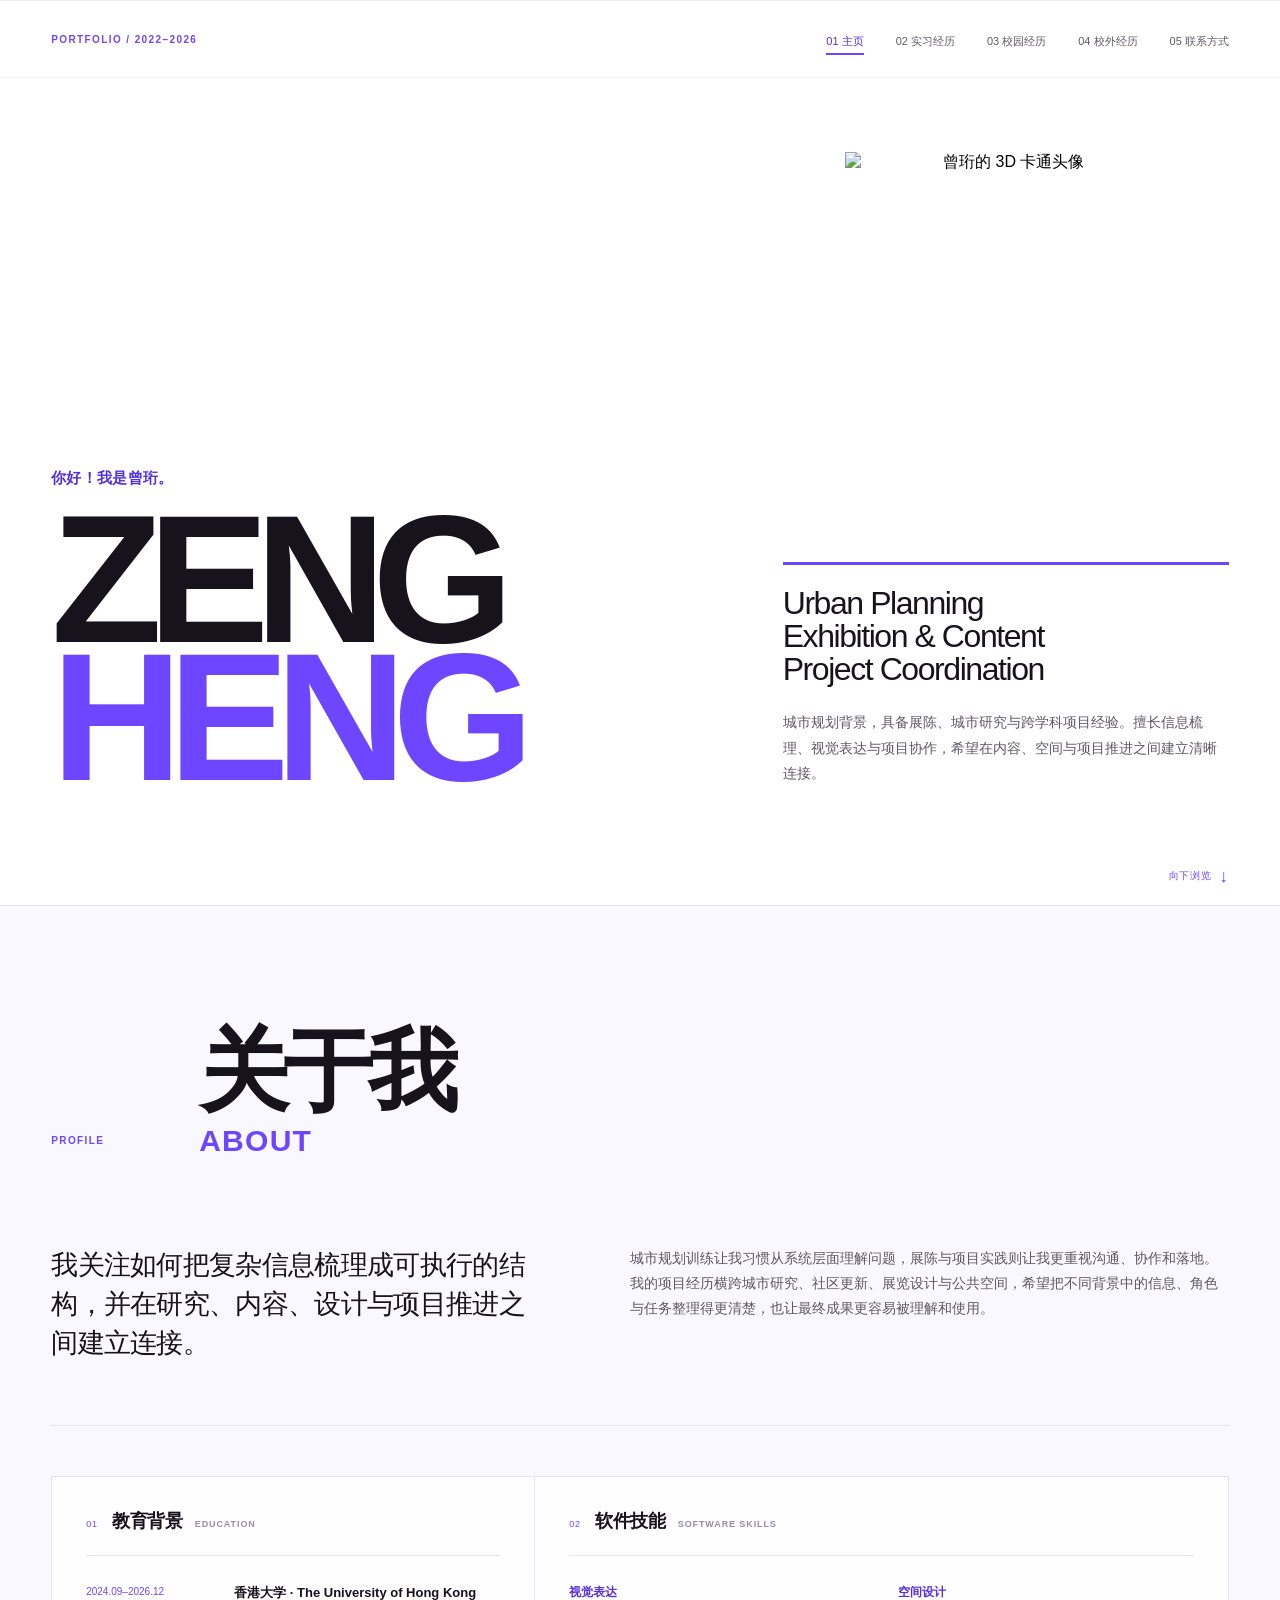
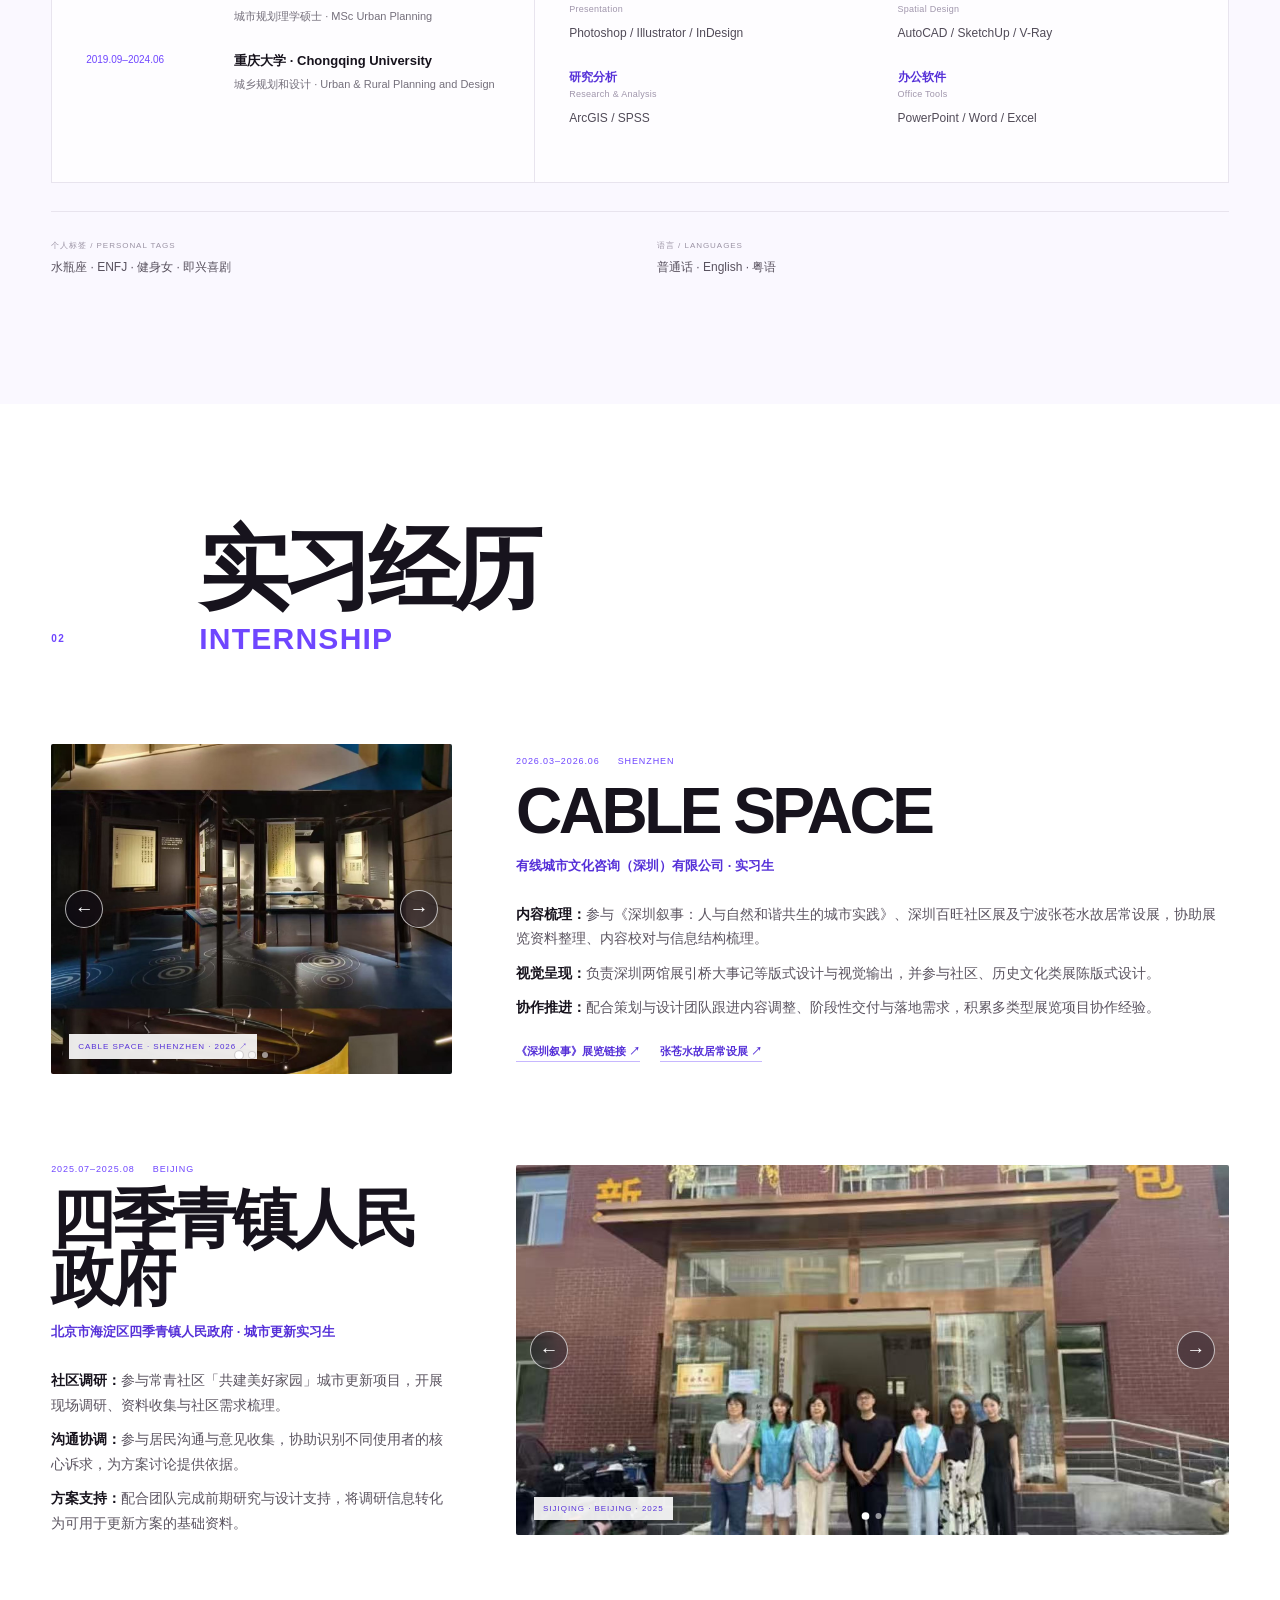
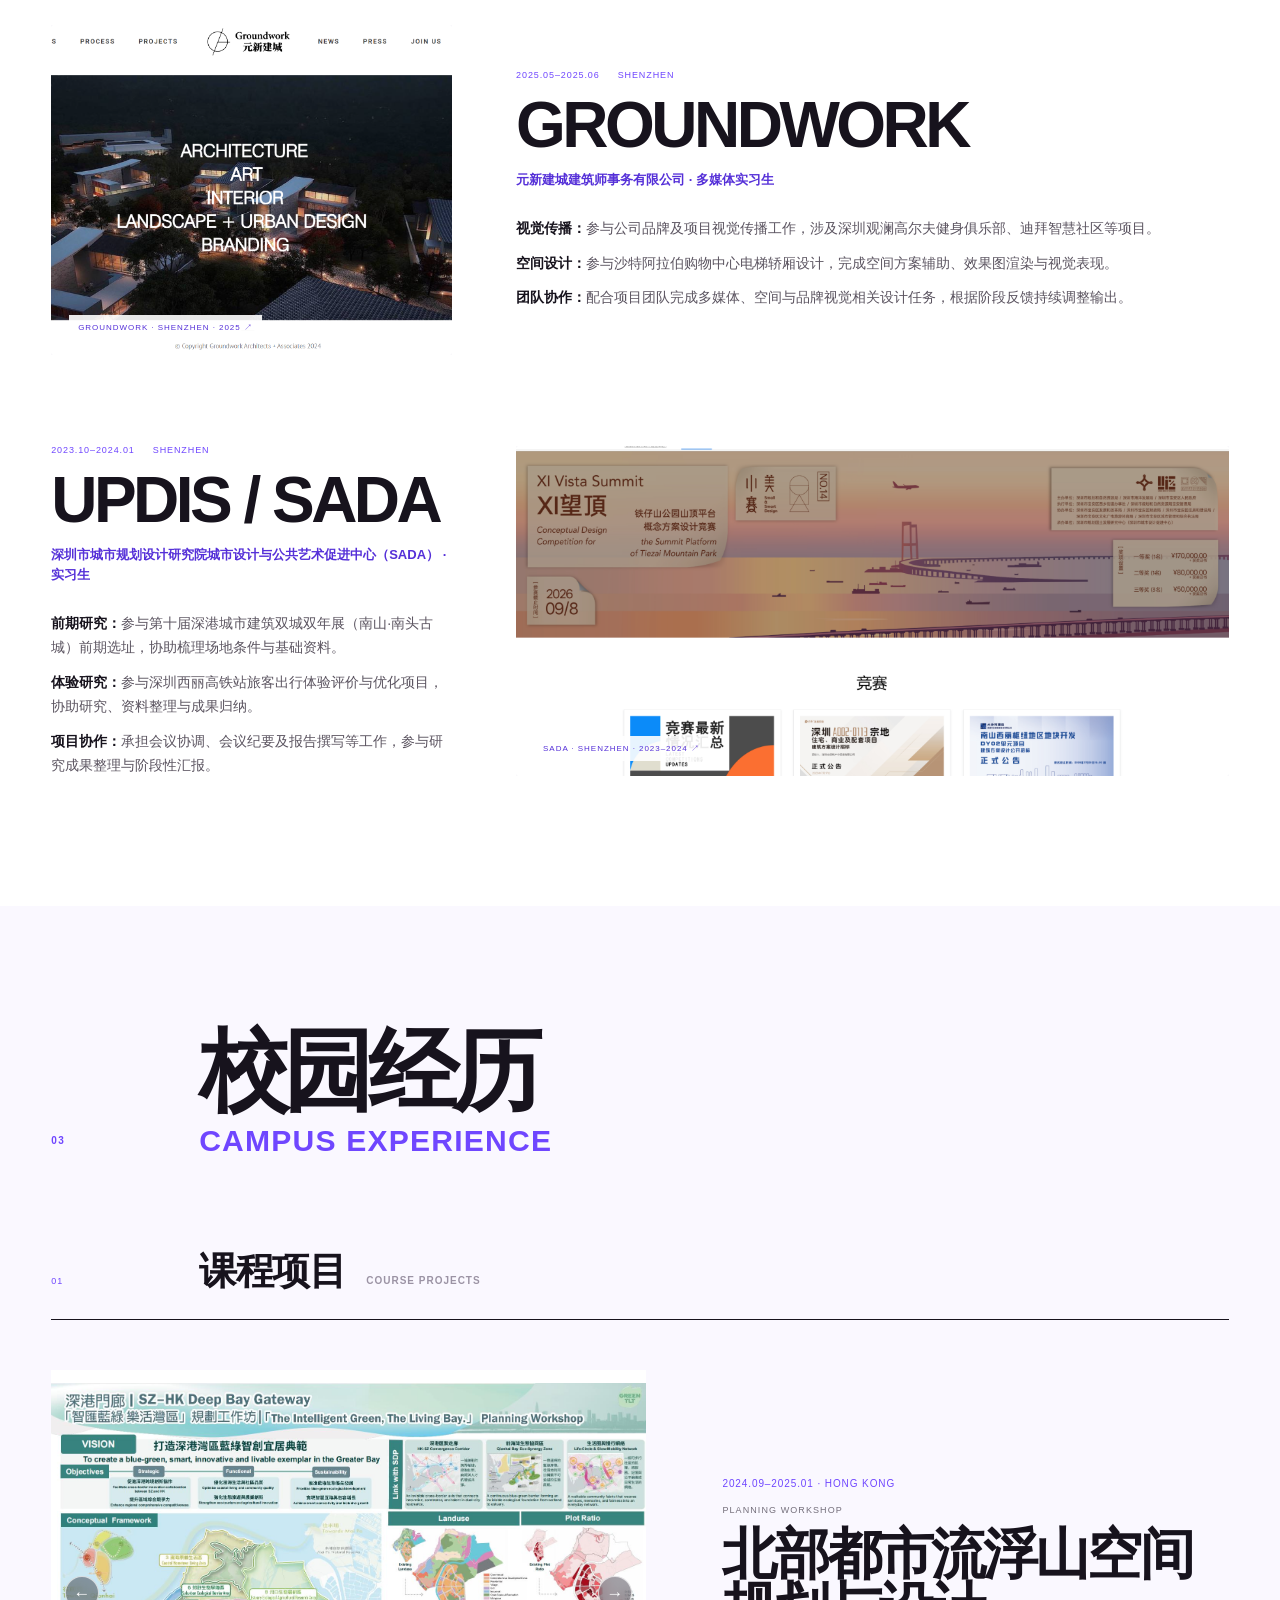
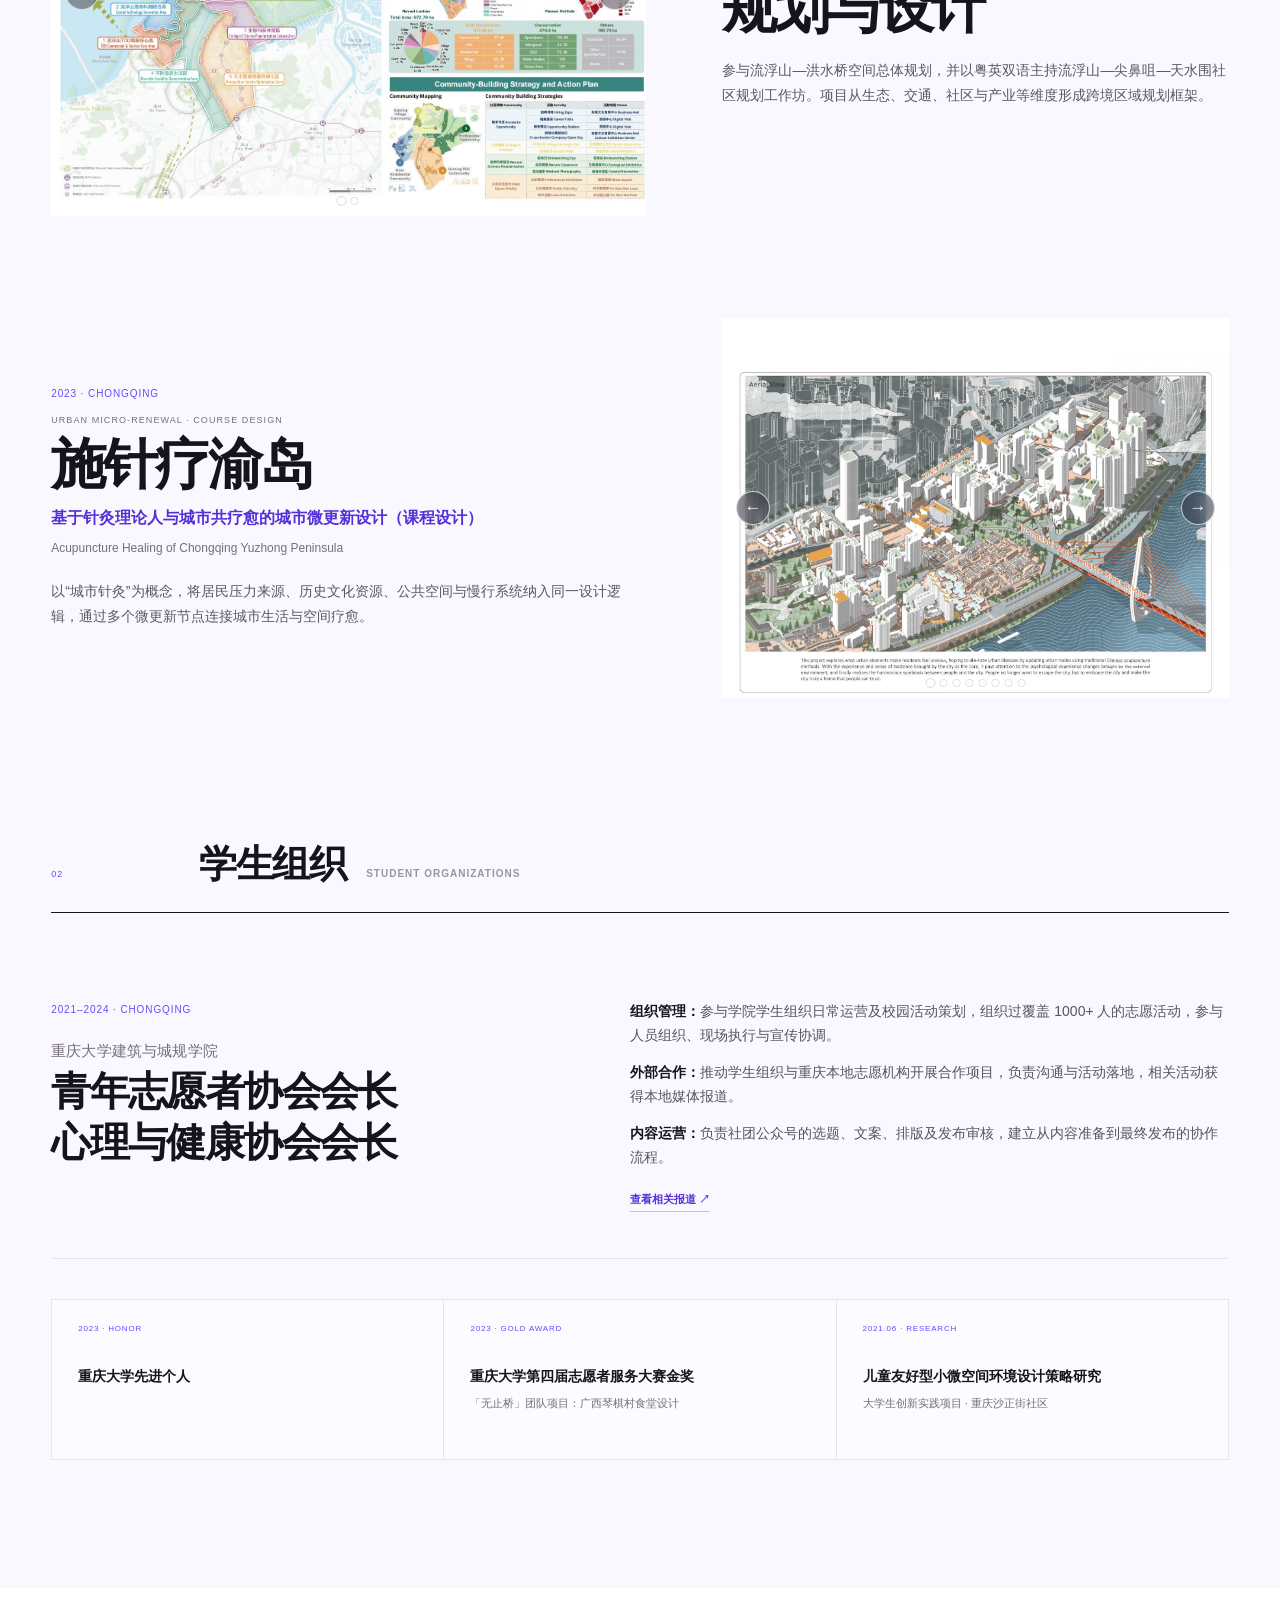
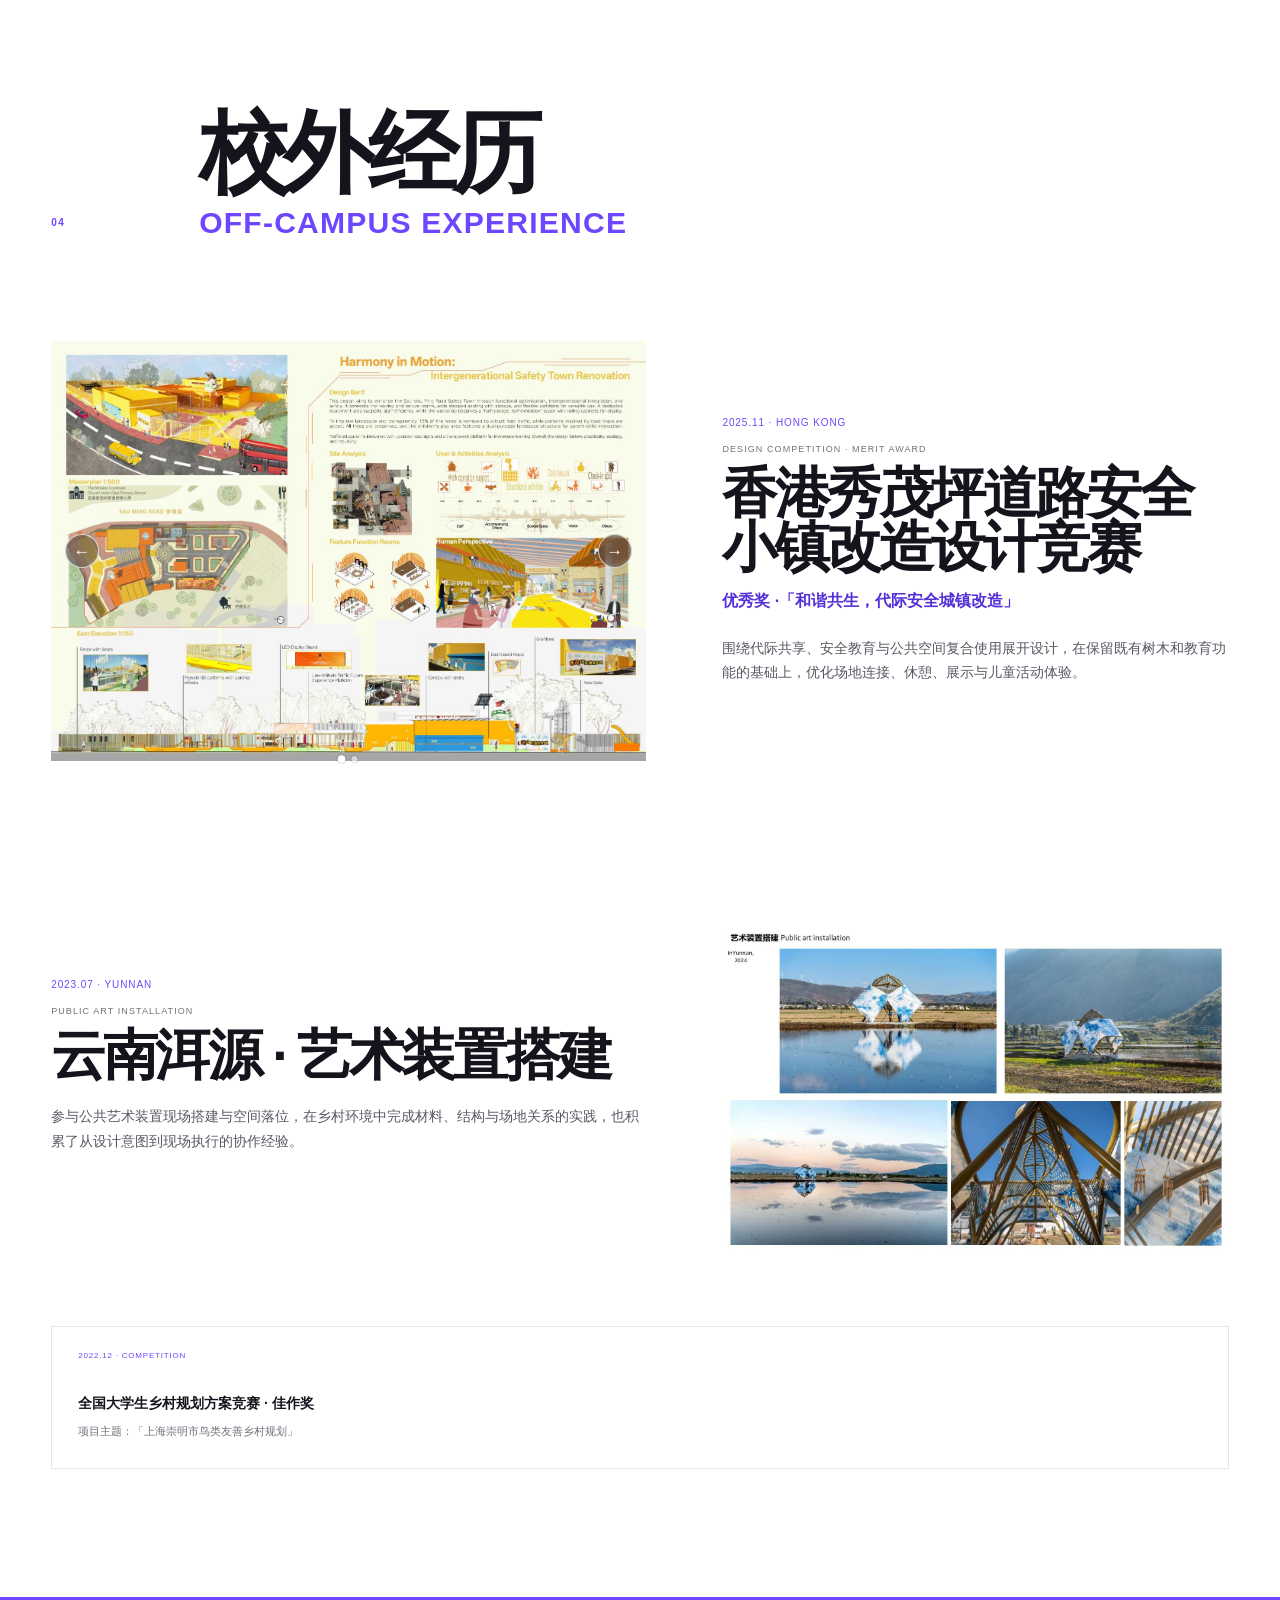
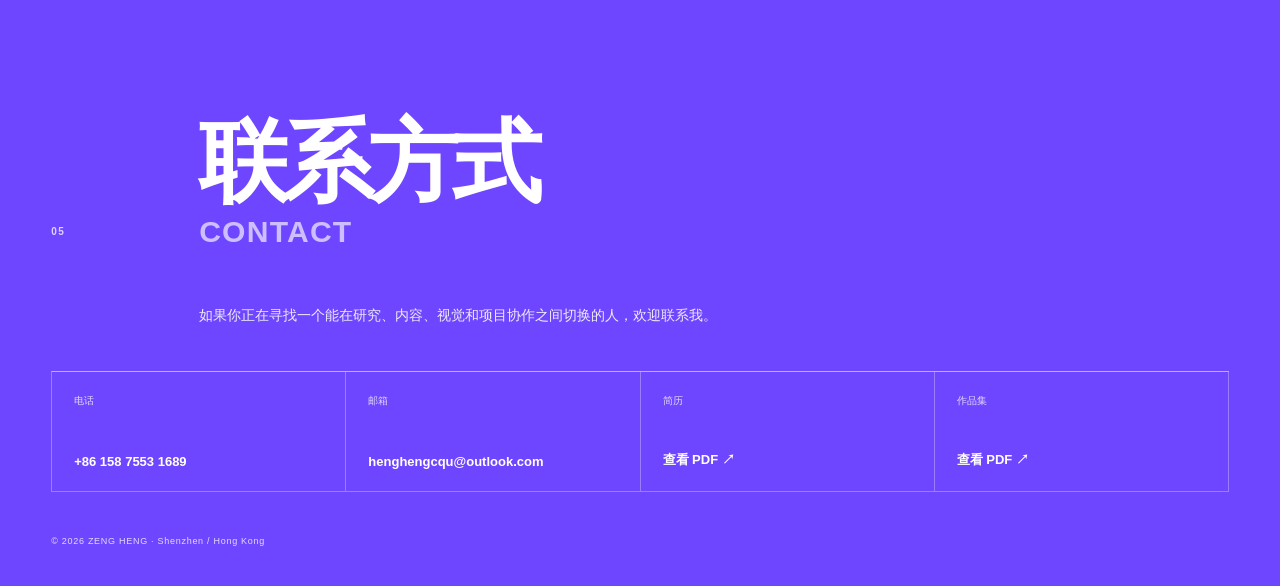
==== commit 7026f6f7: "Restore portfolio and upgrade homepage avatar" ====
--- a/index.html
+++ b/index.html
@@ -1,227 +1,441 @@
-<!doctype html>
+<!DOCTYPE html>
+
 <html lang="zh-CN">
 <head>
-<meta charset="utf-8" />
-<meta name="viewport" content="width=device-width, initial-scale=1, viewport-fit=cover" />
-<meta name="theme-color" content="#f7f4ff" />
-<title>小姐牌 · ZH JOKER TABLE V3.1</title>
-<style>
-:root{
-  --bg:#f7f4ff;--panel:#ffffff;--ink:#2e2755;--muted:#8d86ad;--line:#7565c6;
-  --accent:#f5649b;--accent2:#775cff;--gold:#ffc857;--red:#ed4057;--card:#fffdf8;
-  --soft:#e8e2ff;--shadow:0 10px 0 rgba(56,42,111,.12),0 20px 50px rgba(94,72,160,.18);
-  --tile:rgba(255,255,255,.84);
-}
-html[data-theme="dark"]{
-  --bg:#080610;--panel:#151023;--ink:#f7f3ff;--muted:#aaa1cc;--line:#9b5cff;
-  --accent:#d13cff;--accent2:#4f75ff;--gold:#ffd24d;--red:#ff4d73;--card:#fff8ed;
-  --soft:#302246;--shadow:0 10px 0 rgba(0,0,0,.35),0 0 30px rgba(210,62,255,.22),0 24px 60px rgba(0,0,0,.5);
-  --tile:rgba(18,12,33,.9);
-}
-*{box-sizing:border-box;-webkit-tap-highlight-color:transparent}
-html,body{margin:0;min-height:100%;background:var(--bg);color:var(--ink);font-family:ui-monospace,SFMono-Regular,Menlo,Monaco,"Noto Sans SC","Microsoft YaHei",monospace}
-body{min-height:100dvh;overflow-x:hidden}
-button,input{font:inherit;color:inherit}
-button{cursor:pointer}
-body::before{content:"";position:fixed;inset:0;pointer-events:none;background:
-radial-gradient(circle at 8% 12%,color-mix(in srgb,var(--accent) 12%,transparent),transparent 20%),
-radial-gradient(circle at 90% 20%,color-mix(in srgb,var(--accent2) 13%,transparent),transparent 22%),
-linear-gradient(90deg,transparent 49.6%,color-mix(in srgb,var(--line) 7%,transparent) 50%,transparent 50.4%) 0 0/42px 42px,
-linear-gradient(transparent 49.6%,color-mix(in srgb,var(--line) 7%,transparent) 50%,transparent 50.4%) 0 0/42px 42px}
-.app{min-height:100dvh;display:flex;justify-content:center}
-.page{display:none;width:min(100%,560px);min-height:100dvh;padding:max(16px,env(safe-area-inset-top)) 18px max(22px,env(safe-area-inset-bottom));position:relative}
-.page.active{display:flex;flex-direction:column}
-.frame{position:absolute;inset:8px;border:2px solid color-mix(in srgb,var(--line) 55%,transparent);border-radius:26px;pointer-events:none;box-shadow:inset 0 0 0 6px color-mix(in srgb,var(--soft) 46%,transparent)}
-.pixel-btn{border:3px solid var(--line);background:linear-gradient(180deg,color-mix(in srgb,var(--panel) 94%,white),var(--panel));box-shadow:inset 0 0 0 2px color-mix(in srgb,var(--line) 25%,transparent),4px 5px 0 color-mix(in srgb,var(--line) 35%,#111),var(--shadow);border-radius:8px;font-weight:950;transition:.12s ease;min-height:48px}
-.pixel-btn:active{transform:translate(3px,3px);box-shadow:inset 0 0 0 2px color-mix(in srgb,var(--line) 25%,transparent),1px 2px 0 color-mix(in srgb,var(--line) 35%,#111)}
-.pixel-btn.primary{background:linear-gradient(180deg,#ff8fba,#f15d98);color:#fff;border-color:#8e3566}
-html[data-theme="dark"] .pixel-btn{background:linear-gradient(180deg,#351758,#1d0e35);color:#fff;border-color:#8e50e6}
-html[data-theme="dark"] .pixel-btn.primary{background:linear-gradient(180deg,#c044ff,#6328a1);border-color:#ff57ef}
-.icon-btn{width:48px;height:48px;padding:0;display:grid;place-items:center}
-.icon-btn img{width:28px;height:28px;object-fit:contain;image-rendering:pixelated}
-.topbar{display:grid;grid-template-columns:auto 1fr auto;align-items:center;gap:10px;position:relative;z-index:4;margin:8px 4px 0}
-.topbar .left,.topbar .right{display:flex;gap:8px}.topbar .right{justify-content:flex-end}.topbar-center{display:flex;align-items:center;justify-content:center;gap:8px;font-weight:950;font-size:24px}
-.deck-mini{width:28px;height:36px;background:linear-gradient(145deg,#bbaaff,#7058db);border:2px solid #fff;box-shadow:3px 3px 0 #5c47b5;transform:rotate(6deg)}
-
-/* home */
-.home{justify-content:space-between;gap:12px}
-.home-head{display:flex;justify-content:space-between;align-items:center;z-index:3}
-.home-head .theme{display:flex;gap:8px}
-.mode-btn{width:54px;height:54px}
-.hero{flex:1;display:flex;flex-direction:column;align-items:center;justify-content:center;min-height:0;gap:10px;padding:10px 8px}
-.joker-mark{width:84px;height:84px;object-fit:contain;image-rendering:pixelated;filter:drop-shadow(5px 6px 0 rgba(0,0,0,.12))}
-.logo-title{margin:0;font-family:"Microsoft YaHei",system-ui,sans-serif;font-weight:1000;font-size:clamp(58px,17vw,96px);line-height:.95;letter-spacing:-.11em;color:#9c88ff;text-shadow:3px 3px 0 #291d5d,6px 6px 0 #d8ceff,0 0 18px color-mix(in srgb,var(--accent2) 22%,transparent)}
-html[data-theme="dark"] .logo-title{color:#ffd139;text-shadow:3px 3px 0 #3a153e,6px 6px 0 #f23aff,0 0 22px rgba(209,60,255,.55)}
-.suits{display:flex;gap:16px;font-size:24px}.suits .red{color:var(--red)}
-.deck-stack{width:128px;height:168px;position:relative;margin:6px 0 4px;transform:rotate(7deg)}
-.deck-stack::before,.deck-stack::after,.deck-card{content:"";position:absolute;inset:0;border:3px solid #251a51;border-radius:8px;background:linear-gradient(145deg,#9c74ff,#5d35bc);box-shadow:0 7px 0 #cfc6f6}
-.deck-stack::before{transform:translate(10px,10px)}.deck-stack::after{transform:translate(5px,5px)}
-.deck-card{display:grid;place-items:center;z-index:2;color:#fff;font-size:38px}.deck-card::after{content:"◇";width:74%;height:78%;border:2px solid #ffd34f;display:grid;place-items:center}
-.home-actions{width:min(100%,410px);align-self:center;display:grid;gap:12px;z-index:3}.home-actions .pixel-btn{font-size:22px;min-height:62px}.home-tools{display:flex;justify-content:center;gap:16px;margin-top:2px}.home-tools .pixel-btn{min-height:48px}
-
-/* cards */
-.game-content{flex:1;display:flex;flex-direction:column;align-items:center;justify-content:center;gap:16px;min-height:0;padding:16px 0 8px;position:relative;z-index:2}
-.card-wrap{width:min(76vw,360px);max-width:100%;aspect-ratio:5/7;perspective:1400px;flex:0 1 auto}
-.card{position:relative;width:100%;height:100%;transform-style:preserve-3d;transition:transform .5s cubic-bezier(.2,.75,.25,1);cursor:pointer}.card.flipped{transform:rotateY(180deg)}.card.dealing{transform:rotateY(90deg) scale(.98)!important;transition:.22s ease}
-.card-face{position:absolute;inset:0;backface-visibility:hidden;background:var(--card);border:4px solid #171717;border-radius:15px;box-shadow:0 8px 0 rgba(0,0,0,.16),0 0 0 5px color-mix(in srgb,var(--line) 50%,transparent),0 16px 35px rgba(0,0,0,.13);overflow:hidden;color:#111}
-.card-face::after{content:"";position:absolute;inset:10px;border:2px solid color-mix(in srgb,var(--line) 45%,transparent);pointer-events:none}
-.card-back{transform:rotateY(180deg);display:flex;align-items:center;justify-content:center;padding:30px;text-align:center;background:var(--panel);color:var(--ink)}
-.corner{position:absolute;display:flex;flex-direction:column;align-items:center;font-size:clamp(29px,8vw,48px);font-weight:950;line-height:.95;z-index:3}.corner.tl{left:22px;top:22px}.corner.br{right:22px;bottom:22px;transform:rotate(180deg)}.corner .suit{font-size:.72em;margin-top:7px}.red{color:var(--red)}
-.illustration{position:absolute;inset:17% 14%;display:grid;place-items:center;z-index:2}.card-art{max-width:90%;max-height:85%;object-fit:contain;image-rendering:pixelated;filter:drop-shadow(5px 7px 0 rgba(0,0,0,.12))}
-.rule-rank{font-size:36px;font-weight:950;color:var(--accent2)}.rule-name{font-size:25px;font-weight:950;margin:12px 0 18px}.rule-text{font-size:15px;line-height:1.7;color:var(--muted)}.tap-hint{font-size:11px;margin-top:18px;color:var(--muted)}
-#nextBtn{width:min(76vw,360px);font-size:22px;min-height:60px;flex:none}.stash-offer{display:none}.stash-offer.show{display:block}.stash-offer button{padding:0 18px;min-height:42px}
-
-/* dice */
-.dice-page{gap:12px}.dice-content{flex:1;display:flex;flex-direction:column;align-items:center;justify-content:center;gap:18px;min-height:0;position:relative;z-index:2}
-.dice-stage{width:min(92vw,470px);height:min(63vh,590px);min-height:430px;position:relative;border:3px solid color-mix(in srgb,var(--line) 45%,transparent);border-radius:24px;background:linear-gradient(180deg,color-mix(in srgb,var(--panel) 94%,transparent),color-mix(in srgb,var(--bg) 86%,transparent));box-shadow:inset 0 0 0 6px color-mix(in srgb,var(--soft) 38%,transparent),var(--shadow);overflow:hidden}
-.dice-stage::before{content:"";position:absolute;inset:0;background:radial-gradient(circle at 50% 48%,color-mix(in srgb,var(--accent2) 9%,transparent),transparent 42%),linear-gradient(90deg,transparent 49.5%,color-mix(in srgb,var(--line) 7%,transparent) 50%,transparent 50.5%) 0 0/40px 40px,linear-gradient(transparent 49.5%,color-mix(in srgb,var(--line) 7%,transparent) 50%,transparent 50.5%) 0 0/40px 40px;pointer-events:none}
-.dice-cup{position:absolute;left:50%;top:16%;width:66%;max-height:58%;object-fit:contain;transform:translateX(-50%);image-rendering:pixelated;filter:drop-shadow(0 18px 12px rgba(0,0,0,.23));transition:transform .48s cubic-bezier(.2,.8,.2,1),top .48s cubic-bezier(.2,.8,.2,1);z-index:4;cursor:pointer}
-.dice-stage.open .dice-cup{top:0;transform:translateX(-50%) scale(.78)}
-.dice-stage.shake .dice-cup{animation:cupShake .46s linear}@keyframes cupShake{0%,100%{transform:translateX(-50%)}20%{transform:translateX(calc(-50% - 9px)) rotate(-2deg)}45%{transform:translateX(calc(-50% + 10px)) rotate(3deg)}70%{transform:translateX(calc(-50% - 5px)) rotate(-1deg)}}
-.dice-row{position:absolute;left:7%;right:7%;bottom:11%;display:grid;grid-template-columns:repeat(5,1fr);gap:10px;align-items:center;opacity:.08;transform:translateY(12px) scale(.95);transition:.35s ease;z-index:3}.dice-stage.open .dice-row{opacity:1;transform:none}
-.die{aspect-ratio:1;background:linear-gradient(145deg,#fff,#e8e4df);border:3px solid #2b2851;border-radius:9px;position:relative;box-shadow:inset -5px -6px 0 rgba(0,0,0,.06),4px 5px 0 rgba(34,28,69,.17)}
-.pip{position:absolute;width:15%;aspect-ratio:1;border-radius:25%;background:#171717;transform:translate(-50%,-50%)}.die.red .pip{background:#ef3e56}.p1{left:25%;top:25%}.p2{left:50%;top:25%}.p3{left:75%;top:25%}.p4{left:25%;top:50%}.p5{left:50%;top:50%}.p6{left:75%;top:50%}.p7{left:25%;top:75%}.p8{left:50%;top:75%}.p9{left:75%;top:75%}
-.die.rolling{animation:diceRoll .58s cubic-bezier(.24,.74,.26,1)}@keyframes diceRoll{0%{transform:rotate(0) scale(1)}30%{transform:rotate(120deg) scale(.82)}68%{transform:rotate(280deg) scale(1.12)}100%{transform:rotate(360deg) scale(1)}}
-#rerollBtn{width:64px;height:64px;font-size:31px;flex:none}
-
-/* overlays */
-.overlay,.modal{position:fixed;inset:0;background:rgba(0,0,0,.45);backdrop-filter:blur(7px);display:none;align-items:flex-start;justify-content:center;padding:80px 16px 24px;z-index:30}.overlay.open,.modal.open{display:flex}.modal{align-items:center;padding:20px}.panel,.modal-box{width:min(430px,100%);background:var(--panel);border:3px solid var(--line);border-radius:12px;box-shadow:var(--shadow);padding:20px;max-height:calc(100dvh - 110px);overflow:auto}.panel-head{display:flex;justify-content:space-between;align-items:center;margin-bottom:16px}.panel-title{font-size:21px;font-weight:950}.close-btn{border:0;background:transparent;font-size:28px}.status-card,.history-item,.stash-item{border:2px solid var(--soft);padding:12px;border-radius:8px}.status-main{font-size:24px;font-weight:950;margin-top:6px}.status-sub{font-size:12px;color:var(--muted);margin-top:5px}.history-list,.stash-list{display:grid;gap:9px;margin-top:12px}.history-item{display:grid;grid-template-columns:42px 1fr auto;align-items:center;gap:8px}.history-name{font-size:12px;color:var(--muted)}.stash-item{display:grid;grid-template-columns:55px 1fr auto;gap:10px;align-items:center}.stash-thumb{width:48px;height:60px;background:var(--card);border:2px solid #222;display:grid;place-items:center;overflow:hidden}.stash-thumb img{max-width:90%;max-height:90%}.stash-item button{height:38px;border:2px solid var(--line);background:var(--ink);color:var(--bg);font-weight:800}.empty{text-align:center;color:var(--muted);padding:24px}.modal-box h3{margin:0 0 9px}.modal-box p{color:var(--muted);line-height:1.6}.field{width:100%;height:48px;border:2px solid var(--line);background:var(--bg);padding:0 12px;border-radius:6px}.modal-actions{display:flex;justify-content:flex-end;gap:9px;margin-top:15px}.mini-btn{min-height:42px;padding:0 14px}.settings-row{display:flex;justify-content:space-between;align-items:center;padding:14px 0;border-top:1px solid var(--soft)}.toggle{width:50px;height:28px;border:2px solid var(--line);background:var(--bg);position:relative}.toggle::after{content:"";position:absolute;width:18px;height:18px;left:4px;top:3px;background:var(--muted);transition:.18s}.toggle.on::after{left:24px;background:var(--accent)}
-
-@media (min-width:720px){.page{padding-left:26px;padding-right:26px}.card-wrap,#nextBtn{width:350px}.dice-stage{height:min(68vh,650px)}.logo-title{font-size:90px}}
-@media (max-width:420px){.page{padding-left:12px;padding-right:12px}.frame{inset:5px}.icon-btn{width:44px;height:44px}.topbar{gap:6px}.topbar .left,.topbar .right{gap:5px}.logo-title{font-size:64px}.joker-mark{width:70px;height:70px}.deck-stack{width:105px;height:140px}.home-actions .pixel-btn{min-height:56px;font-size:20px}.game-content{gap:12px}.card-wrap,#nextBtn{width:min(78vw,330px)}.dice-stage{width:94vw;min-height:390px;height:61vh}.dice-row{gap:6px}.dice-cup{width:70%}}
-@media (max-height:720px){.hero{gap:4px}.joker-mark{width:58px;height:58px}.logo-title{font-size:56px}.suits{font-size:18px}.deck-stack{width:90px;height:118px}.home-actions .pixel-btn{min-height:48px}.game-content{padding-top:8px;gap:10px}.card-wrap{height:min(58vh,460px);width:auto;aspect-ratio:5/7}.dice-stage{height:62vh;min-height:360px}.dice-cup{width:58%}}
-</style>
+<meta charset="utf-8"/>
+<meta content="width=device-width, initial-scale=1" name="viewport"/>
+<meta content="曾珩 ZENG HENG — 城市规划、展陈内容与项目协作个人主页" name="description"/>
+<meta content="#6f46ff" name="theme-color"/>
+<title>曾珩 ZENG HENG | Portfolio</title>
+<link href="assets/css/style.css" rel="stylesheet"/>
 </head>
 <body>
-<div class="app">
-  <section id="homeScreen" class="page home active">
-    <div class="frame"></div>
-    <header class="home-head">
-      <button id="diceEntry" class="pixel-btn icon-btn mode-btn" aria-label="大话骰"><img src="assets/icons/dice.png" alt=""></button>
-      <div class="theme">
-        <button id="themeLight" class="pixel-btn icon-btn" aria-label="浅色模式">☀</button>
-        <button id="themeDark" class="pixel-btn icon-btn" aria-label="深色模式">☾</button>
-      </div>
-    </header>
-    <main class="hero">
-      <img class="joker-mark" src="assets/cards/joker.png" alt="">
-      <h1 class="logo-title">小姐牌</h1>
-      <div class="suits"><span class="red">♥</span><span>♠</span><span class="red">♦</span><span>♣</span></div>
-      <div class="deck-stack"><div class="deck-card"></div></div>
-    </main>
-    <div class="home-actions">
-      <button id="startBtn" class="pixel-btn primary">开始游戏</button>
-      <button id="continueBtn" class="pixel-btn">继续游戏</button>
-      <div class="home-tools">
-        <button id="settingsBtn" class="pixel-btn icon-btn" aria-label="设置">⚙</button>
-        <button id="resetBtn" class="pixel-btn icon-btn" aria-label="重置">↻</button>
-      </div>
-    </div>
-  </section>
-
-  <section id="cardScreen" class="page">
-    <div class="frame"></div>
-    <header class="topbar">
-      <div class="left">
-        <button id="historyBtn" class="pixel-btn icon-btn"><img src="assets/icons/history.png" alt=""></button>
-        <button id="homeBtn" class="pixel-btn icon-btn"><img src="assets/icons/home.png" alt=""></button>
-      </div>
-      <div class="topbar-center"><span class="deck-mini"></span><span id="remainingCount">52</span></div>
-      <div class="right">
-        <button id="kBtn" class="pixel-btn icon-btn"><img src="assets/icons/k.png" alt=""></button>
-        <button id="ladyBtn" class="pixel-btn icon-btn"><img src="assets/icons/crown.png" alt=""></button>
-        <button id="stashBtn" class="pixel-btn icon-btn"><img src="assets/icons/stash.png" alt=""></button>
-      </div>
-    </header>
-    <main class="game-content">
-      <div class="card-wrap">
-        <div id="card" class="card" role="button" tabindex="0">
-          <div class="card-face card-front"><div id="cornerTL" class="corner tl"></div><div id="illustration" class="illustration"></div><div id="cornerBR" class="corner br"></div></div>
-          <div class="card-face card-back"><div class="card-back-inner"><div id="ruleRank" class="rule-rank"></div><div id="ruleName" class="rule-name"></div><div id="ruleText" class="rule-text"></div><div class="tap-hint">再次点击翻回</div></div></div>
-        </div>
-      </div>
-      <div id="stashOffer" class="stash-offer"><button id="stashCurrent" class="pixel-btn mini-btn">＋ 存卡</button></div>
-      <button id="nextBtn" class="pixel-btn primary">抽一张</button>
-    </main>
-  </section>
-
-  <section id="diceScreen" class="page dice-page">
-    <div class="frame"></div>
-    <header class="topbar">
-      <div class="left"><button id="diceHome" class="pixel-btn icon-btn"><img src="assets/icons/home.png" alt=""></button></div>
-      <div class="topbar-center"><img src="assets/icons/dice.png" alt="" style="width:38px;height:38px;object-fit:contain;image-rendering:pixelated"></div>
-      <div></div>
-    </header>
-    <main class="dice-content">
-      <div id="diceStage" class="dice-stage">
-        <img id="diceCup" class="dice-cup" src="assets/dice-cup.png" alt="骰盅">
-        <div id="diceRow" class="dice-row"></div>
-      </div>
-      <button id="rerollBtn" class="pixel-btn primary" aria-label="重新摇骰子">↻</button>
-    </main>
-  </section>
-</div>
-
-<div id="panelOverlay" class="overlay"><div class="panel"><div class="panel-head"><div id="panelTitle" class="panel-title"></div><button id="panelClose" class="close-btn">×</button></div><div id="panelBody"></div></div></div>
-<div id="modal" class="modal"><div class="modal-box"><h3 id="modalTitle"></h3><p id="modalText"></p><div id="modalInput"></div><div id="modalActions" class="modal-actions"></div></div></div>
-<script>
-(() => {
-  const $=id=>document.getElementById(id);
-  const SUITS=[{key:'S',symbol:'♠',red:false},{key:'H',symbol:'♥',red:true},{key:'D',symbol:'♦',red:true},{key:'C',symbol:'♣',red:false}];
-  const RULES={A:{name:'代酒牌',text:'指定一人代自己喝一杯。'},'2':{name:'小姐牌',text:'成为当前小姐。下一个小姐出现前，陪喝并说“老板请喝酒”。'},'3':{name:'逛三园',text:'依次说出动物园里的动物，重复或答不上来的人喝酒。'},'4':{name:'照相机',text:'可在任意时刻发动。发动后先动的人喝酒。'},'5':{name:'免死金牌',text:'可抵消一次喝酒。使用后消耗。'},'6':{name:'摸鼻子',text:'可在任意时刻摸鼻子，最后摸鼻子的人喝酒。'},'7':{name:'逢7必过',text:'含7或7的倍数要拍手或拍桌子，反应错的人喝酒。'},'8':{name:'厕所牌',text:'持有此牌才可离席上厕所，使用后消耗。'},'9':{name:'自己喝',text:'抽到此牌的人自己喝酒。'},'10':{name:'我是神经病',text:'发动后别人不能回答你说的话，直到有人打破规则后结束。'},J:{name:'左边的人',text:'左边的人喝酒。'},Q:{name:'右边的人',text:'右边的人喝酒。'},K:{name:'K规则',text:'执行上一张K留下的酒量，然后设定下一张K要喝多少。'}};
-  const STORABLE=new Set(['4','5','6','8','10']);
-  const KEY='zh_joker_table_v31', SETTINGS='zh_joker_settings_v31';
-  const PIPS={1:['p5'],2:['p1','p9'],3:['p1','p5','p9'],4:['p1','p3','p7','p9'],5:['p1','p3','p5','p7','p9'],6:['p1','p3','p4','p6','p7','p9']};
-  const home=$('homeScreen'),game=$('cardScreen'),diceScreen=$('diceScreen'),card=$('card');
-  let state=defaults(),settings={theme:'light',sound:true,haptic:true},drawing=false,dice=randomDice(),diceOpen=false,diceRolling=false;
-  function defaults(){return{deck:[],current:null,started:false,lady:null,kInstruction:'',stash:[],history:[],flipped:false,stashedCurrent:false,awaitingDraw:false};}
-  function save(){localStorage.setItem(KEY,JSON.stringify(state));refreshHome()}
-  function load(){try{state=Object.assign(defaults(),JSON.parse(localStorage.getItem(KEY)||'{}'))}catch{state=defaults()}}
-  function saveSettings(){localStorage.setItem(SETTINGS,JSON.stringify(settings))}
-  function loadSettings(){try{settings=Object.assign(settings,JSON.parse(localStorage.getItem(SETTINGS)||'{}'))}catch{}applyTheme()}
-  function applyTheme(){document.documentElement.dataset.theme=settings.theme;document.querySelector('meta[name="theme-color"]').content=settings.theme==='dark'?'#080610':'#f7f4ff'}
-  function show(s){[home,game,diceScreen].forEach(x=>x.classList.remove('active'));s.classList.add('active');if(s===home)refreshHome();window.scrollTo(0,0)}
-  function refreshHome(){$('continueBtn').style.display=state.started?'block':'none'}
-  function suit(k){return SUITS.find(s=>s.key===k)}
-  function makeDeck(){const ranks=['A','2','3','4','5','6','7','8','9','10','J','Q','K'],d=[];for(const s of SUITS)for(const r of ranks)d.push({id:s.key+r,suit:s.key,rank:r});for(let i=d.length-1;i>0;i--){const j=Math.floor(Math.random()*(i+1));[d[i],d[j]]=[d[j],d[i]]}return d}
-  function beep(freq=440){if(!settings.sound)return;try{const C=window.AudioContext||window.webkitAudioContext,ctx=new C(),o=ctx.createOscillator(),g=ctx.createGain();o.type='square';o.frequency.value=freq;g.gain.value=.025;o.connect(g);g.connect(ctx.destination);o.start();setTimeout(()=>{o.stop();ctx.close()},55)}catch{}}
-  function buzz(ms=22){if(settings.haptic&&navigator.vibrate)navigator.vibrate(ms)}
-  function esc(s=''){return String(s).replace(/[&<>'"]/g,m=>({'&':'&amp;','<':'&lt;','>':'&gt;',"'":'&#39;','"':'&quot;'}[m]))}
-  function btn(t,c,fn){const b=document.createElement('button');b.className=c;b.textContent=t;b.onclick=fn;return b}
-  function artPath(rank){return `assets/cards/card-${String(rank).toLowerCase()}.png?v=31`}
-
-  function startGame(){const go=()=>{state=defaults();state.deck=makeDeck();state.started=true;state.awaitingDraw=true;renderCard();updateCount();save();show(game)};if(state.started&&(state.history.length||state.current))confirmModal('开始新游戏','当前小姐牌进度会被清空。',go,'开始');else go()}
-  function renderCard(){card.classList.toggle('flipped',!!state.flipped);if(state.awaitingDraw||!state.current){$('cornerTL').innerHTML='<span>J</span><span class="suit">★</span>';$('cornerBR').innerHTML='<span>J</span><span class="suit">★</span>';$('illustration').innerHTML='<img class="card-art" src="assets/cards/joker.png?v=31" alt="小丑牌">';$('ruleRank').textContent='JOKER';$('ruleName').textContent='准备抽牌';$('ruleText').textContent='点击这张小丑牌或下方按钮开始抽牌。';$('nextBtn').textContent='抽一张';$('stashOffer').classList.remove('show');return}const s=suit(state.current.suit),r=RULES[state.current.rank],cls=s.red?'red':'';const c=`<span>${state.current.rank}</span><span class="suit ${cls}">${s.symbol}</span>`;$('cornerTL').innerHTML=c;$('cornerBR').innerHTML=c;$('illustration').innerHTML=`<img class="card-art" src="${artPath(state.current.rank)}" alt="${esc(r.name)}">`;$('ruleRank').textContent=`${state.current.rank}${s.symbol}`;$('ruleName').textContent=r.name;$('ruleText').textContent=r.text;$('nextBtn').textContent='下一张';$('stashOffer').classList.toggle('show',STORABLE.has(state.current.rank)&&!state.stashedCurrent)}
-  function updateCount(){$('remainingCount').textContent=state.deck.length}
-  function drawNext(){if(drawing||!state.started)return;if(!state.deck.length){infoModal('本局结束','52 张牌已经全部抽完，可以打开左上角记录核对。');return}drawing=true;state.flipped=false;card.classList.remove('flipped');card.classList.add('dealing');const n=state.deck.pop();setTimeout(()=>{state.current=n;state.awaitingDraw=false;state.stashedCurrent=false;state.history.push({id:n.id,rank:n.rank,suit:n.suit,name:RULES[n.rank].name});renderCard();updateCount();save();card.classList.remove('dealing');drawing=false;beep(520);buzz();if(n.rank==='2')setTimeout(promptLady,220);if(n.rank==='K')setTimeout(promptK,220)},225)}
-  function flip(){if(drawing||!state.started)return;if(state.awaitingDraw||!state.current){drawNext();return}state.flipped=!state.flipped;card.classList.toggle('flipped',state.flipped);save();beep(state.flipped?320:250)}
-  function stashCurrent(){if(!state.current||!STORABLE.has(state.current.rank)||state.stashedCurrent)return;const r=RULES[state.current.rank];state.stash.push({id:state.current.id,rank:state.current.rank,suit:state.current.suit,name:r.name});state.stashedCurrent=true;$('stashOffer').classList.remove('show');save();buzz(30)}
-  function promptLady(){inputModal('新的小姐','输入名字，最多 5 个字。确认后直到下一张 2 出现前不可更改。','名字',5,v=>{state.lady=v;save()})}
-  function promptK(){const t=state.kInstruction?`先执行上一张 K：${state.kInstruction}。然后设置下一张 K。`:'这是本局第一张 K，请设置下一张 K 要喝多少。';inputModal('K',t,'例如：两杯',10,v=>{state.kInstruction=v;save()})}
-  function openPanel(type){const title=$('panelTitle'),body=$('panelBody');if(type==='history'){title.textContent='◷';body.innerHTML=!state.history.length?'<div class="empty">还没有抽牌记录</div>':`<div class="status-card"><div class="status-sub">已抽 / 总数</div><div class="status-main">${state.history.length} / 52</div><div class="status-sub">剩余 ${state.deck.length} 张</div></div><div class="history-list">${state.history.map((c,i)=>{const s=suit(c.suit);return `<div class="history-item"><div>#${i+1}</div><strong class="${s.red?'red':''}">${c.rank}${s.symbol}</strong><div class="history-name">${esc(c.name)}</div></div>`}).join('')}</div>`}if(type==='k'){title.textContent='K';body.innerHTML=state.kInstruction?`<div class="status-card"><div class="status-sub">下一张 K</div><div class="status-main">${esc(state.kInstruction)}</div></div>`:'<div class="empty">还没有 K 指令</div>'}if(type==='lady'){title.textContent='♛';body.innerHTML=state.lady?`<div class="status-card"><div class="status-sub">当前小姐</div><div class="status-main">${esc(state.lady)}</div></div>`:'<div class="empty">当前没有小姐</div>'}if(type==='stash'){title.textContent='▣';body.innerHTML=!state.stash.length?'<div class="empty">暂无存卡</div>':`<div class="stash-list">${state.stash.map((c,i)=>`<div class="stash-item"><div class="stash-thumb"><img src="${artPath(c.rank)}" alt=""></div><div><strong>${esc(c.name)}</strong><div class="status-sub">${c.rank}${suit(c.suit).symbol}</div></div><button data-use="${i}">使用</button></div>`).join('')}</div>`}$('panelOverlay').classList.add('open');body.querySelectorAll('[data-use]').forEach(b=>b.onclick=()=>useStash(+b.dataset.use))}
-  function useStash(i){const c=state.stash[i];if(!c)return;confirmModal('使用存卡',`使用「${c.name}」后，这张牌会被消耗。`,()=>{state.stash.splice(i,1);save();$('panelOverlay').classList.remove('open');buzz(40)},'使用')}
-
-  function randomDice(){return Array.from({length:5},()=>1+Math.floor(Math.random()*6))}
-  function renderDice(rolling=false){$('diceRow').innerHTML=dice.map((v,i)=>`<div class="die ${(v===1||v===4)?'red':''}${rolling?' rolling':''}" style="animation-delay:${i*45}ms">${PIPS[v].map(p=>`<i class="pip ${p}"></i>`).join('')}</div>`).join('')}
-  function enterDice(){renderDice();diceOpen=false;syncDice();show(diceScreen)}
-  function syncDice(){$('diceStage').classList.toggle('open',diceOpen)}
-  function toggleCup(){if(diceRolling)return;diceOpen=!diceOpen;syncDice();beep(diceOpen?480:280);buzz(16)}
-  function reroll(){if(diceRolling)return;diceRolling=true;const st=$('diceStage');if(diceOpen){renderDice(true);setTimeout(()=>{dice=randomDice();renderDice();diceRolling=false;beep(580);buzz(34)},620)}else{st.classList.add('shake');setTimeout(()=>{dice=randomDice();renderDice();st.classList.remove('shake');diceRolling=false;beep(430);buzz(28)},480)}}
-
-  function modalBase(t,x){$('modalTitle').textContent=t;$('modalText').textContent=x;$('modalInput').innerHTML='';$('modalActions').innerHTML='';$('modal').classList.add('open')}
-  function closeModal(){$('modal').classList.remove('open')}
-  function infoModal(t,x){modalBase(t,x);$('modalActions').append(btn('知道了','pixel-btn mini-btn',closeModal))}
-  function confirmModal(t,x,yes,label='确认'){modalBase(t,x);$('modalActions').append(btn('取消','pixel-btn mini-btn',closeModal),btn(label,'pixel-btn mini-btn',()=>{closeModal();yes()}))}
-  function inputModal(t,x,p,max,done){modalBase(t,x);const i=document.createElement('input');i.className='field';i.placeholder=p;i.maxLength=max;$('modalInput').append(i);$('modalActions').append(btn('取消','pixel-btn mini-btn',closeModal),btn('确认','pixel-btn mini-btn',()=>{const v=i.value.trim();if(!v){i.focus();return}closeModal();done(v)}));setTimeout(()=>i.focus(),60)}
-  function openSettings(){$('panelTitle').textContent='⚙';$('panelBody').innerHTML=`<div class="settings-row"><span>音效</span><button id="soundToggle" class="toggle ${settings.sound?'on':''}"></button></div><div class="settings-row"><span>震动</span><button id="hapticToggle" class="toggle ${settings.haptic?'on':''}"></button></div>`;$('panelOverlay').classList.add('open');$('soundToggle').onclick=()=>{settings.sound=!settings.sound;saveSettings();$('soundToggle').classList.toggle('on',settings.sound)};$('hapticToggle').onclick=()=>{settings.haptic=!settings.haptic;saveSettings();$('hapticToggle').classList.toggle('on',settings.haptic);buzz(30)}}
-  function reset(){if(!state.started){infoModal('没有进行中的小姐牌','开始一局之后，这里可以重置。');return}confirmModal('重置小姐牌','牌堆、小姐、K、抽牌记录和存卡都会清空。',()=>{state=defaults();localStorage.removeItem(KEY);refreshHome();show(home)},'重置')}
-
-  $('startBtn').onclick=startGame;$('continueBtn').onclick=()=>{renderCard();updateCount();show(game)};$('diceEntry').onclick=enterDice;$('themeLight').onclick=()=>{settings.theme='light';applyTheme();saveSettings()};$('themeDark').onclick=()=>{settings.theme='dark';applyTheme();saveSettings()};$('settingsBtn').onclick=openSettings;$('resetBtn').onclick=reset;
-  $('homeBtn').onclick=()=>show(home);$('historyBtn').onclick=()=>openPanel('history');$('kBtn').onclick=()=>openPanel('k');$('ladyBtn').onclick=()=>openPanel('lady');$('stashBtn').onclick=()=>openPanel('stash');$('stashCurrent').onclick=stashCurrent;$('nextBtn').onclick=drawNext;card.onclick=flip;card.onkeydown=e=>{if(e.key==='Enter'||e.key===' '){e.preventDefault();flip()}};
-  $('diceHome').onclick=()=>show(home);$('diceCup').onclick=toggleCup;$('rerollBtn').onclick=reroll;
-  $('panelClose').onclick=()=>$('panelOverlay').classList.remove('open');$('panelOverlay').onclick=e=>{if(e.target===$('panelOverlay'))$('panelOverlay').classList.remove('open')};
-  loadSettings();load();refreshHome();renderDice();if(state.started){renderCard();updateCount()}
-})();
-</script>
+<header class="site-header" id="top">
+<div class="shell header-inner">
+<a aria-label="返回主页" class="brand" href="#home">PORTFOLIO / 2022–2026</a>
+<button aria-expanded="false" aria-label="打开导航" class="menu-btn">MENU</button>
+<nav aria-label="主导航" class="nav">
+<a href="#home">01 主页</a>
+<a href="#internships">02 实习经历</a>
+<a href="#campus">03 校园经历</a>
+<a href="#offcampus">04 校外经历</a>
+<a href="#contact">05 联系方式</a>
+</nav>
+</div>
+</header>
+<main>
+<section class="hero shell" id="home">
+<div class="hero-grid">
+<div class="hero-name-block">
+<p class="hero-hello">你好！我是曾珩。</p>
+<h1 class="hero-name">ZENG<br/><span>HENG</span></h1>
+</div>
+<div class="hero-side">
+<button aria-label="点击头像触发眨眼" class="avatar-button" title="点击头像" type="button"><img alt="曾珩的 3D 卡通头像" data-normal="assets/images/v6/avatar-normal.webp" data-wink="assets/images/v6/avatar-wink.webp" src="assets/images/v6/avatar-normal.webp"/></button>
+<div class="hero-intro">
+<span aria-hidden="true" class="hero-rule"></span>
+<p class="hero-fields">Urban Planning<br/>Exhibition &amp; Content<br/>Project Coordination</p>
+<p class="hero-copy">城市规划背景，具备展陈、城市研究与跨学科项目经验。擅长信息梳理、视觉表达与项目协作，希望在内容、空间与项目推进之间建立清晰连接。</p>
+</div>
+</div>
+</div>
+<a class="scroll-cue" href="#about">向下浏览 <span>↓</span></a>
+</section>
+<section class="section section-tint section-purple-edge" id="about">
+<div class="shell">
+<header class="section-heading reveal">
+<p class="section-no">PROFILE</p>
+<h2>关于我 <span>ABOUT</span></h2>
+</header>
+<div class="about-intro reveal">
+<p class="about-lead">我关注如何把复杂信息梳理成可执行的结构，并在研究、内容、设计与项目推进之间建立连接。</p>
+<p>城市规划训练让我习惯从系统层面理解问题，展陈与项目实践则让我更重视沟通、协作和落地。我的项目经历横跨城市研究、社区更新、展览设计与公共空间，希望把不同背景中的信息、角色与任务整理得更清楚，也让最终成果更容易被理解和使用。</p>
+</div>
+<div class="about-panels reveal">
+<section class="about-panel education-panel">
+<div class="panel-title">
+<span>01</span>
+<h3>教育背景 <small>EDUCATION</small></h3>
+</div>
+<div class="mini-timeline">
+<article>
+<time>2024.09–2026.12</time>
+<strong>香港大学 · The University of Hong Kong</strong>
+<span>城市规划理学硕士 · MSc Urban Planning</span>
+</article>
+<article>
+<time>2019.09–2024.06</time>
+<strong>重庆大学 · Chongqing University</strong>
+<span>城乡规划和设计 · Urban &amp; Rural Planning and Design</span>
+</article>
+</div>
+</section>
+<section class="about-panel software-panel">
+<div class="panel-title">
+<span>02</span>
+<h3>软件技能 <small>SOFTWARE SKILLS</small></h3>
+</div>
+<div class="software-grid">
+<div>
+<strong>视觉表达</strong><small>Presentation</small>
+<p>Photoshop / Illustrator / InDesign</p>
+</div>
+<div>
+<strong>空间设计</strong><small>Spatial Design</small>
+<p>AutoCAD / SketchUp / V-Ray</p>
+</div>
+<div>
+<strong>研究分析</strong><small>Research &amp; Analysis</small>
+<p>ArcGIS / SPSS</p>
+</div>
+<div>
+<strong>办公软件</strong><small>Office Tools</small>
+<p>PowerPoint / Word / Excel</p>
+</div>
+</div>
+</section>
+</div>
+<div class="about-extra reveal">
+<div>
+<span class="extra-label">个人标签 / PERSONAL TAGS</span>
+<p>水瓶座 · ENFJ · 健身女 · 即兴喜剧</p>
+</div>
+<div>
+<span class="extra-label">语言 / LANGUAGES</span>
+<p>普通话 · English · 粤语</p>
+</div>
+</div>
+</div>
+</section>
+<section class="section" id="internships">
+<div class="shell">
+<header class="section-heading reveal">
+<p class="section-no">02</p>
+<h2>实习经历 <span>INTERNSHIP</span></h2>
+</header>
+<div class="work-list">
+<article class="work-entry reveal">
+<div aria-label="CABLE SPACE 项目图片" class="work-carousel" data-carousel="">
+<a class="carousel-viewport company-image-link" href="https://citycable.cn/" rel="noopener noreferrer" target="_blank">
+<div class="carousel-track"><figure class="carousel-slide"><img alt="CABLE SPACE 项目现场 1" loading="lazy" src="assets/images/v6/cable-01.jpg"/></figure><figure class="carousel-slide"><img alt="CABLE SPACE 项目现场 2" loading="lazy" src="assets/images/v6/cable-02.jpg"/></figure><figure class="carousel-slide"><img alt="CABLE SPACE 项目现场 3" loading="lazy" src="assets/images/v6/cable-03.jpg"/></figure></div>
+<span class="media-note">CABLE SPACE · SHENZHEN · 2026 ↗</span>
+</a>
+<button aria-label="上一张图片" class="carousel-arrow carousel-prev" type="button">←</button>
+<button aria-label="下一张图片" class="carousel-arrow carousel-next" type="button">→</button>
+<div aria-label="图片页码" class="carousel-dots"></div>
+</div>
+<div class="work-copy">
+<div class="work-meta"><time>2026.03–2026.06</time><span>SHENZHEN</span></div>
+<h3>CABLE SPACE</h3>
+<p class="work-company">有线城市文化咨询（深圳）有限公司 · 实习生</p>
+<div class="responsibilities">
+<p><strong>内容梳理：</strong>参与《深圳叙事：人与自然和谐共生的城市实践》、深圳百旺社区展及宁波张苍水故居常设展，协助展览资料整理、内容校对与信息结构梳理。</p>
+<p><strong>视觉呈现：</strong>负责深圳两馆展引桥大事记等版式设计与视觉输出，并参与社区、历史文化类展陈版式设计。</p>
+<p><strong>协作推进：</strong>配合策划与设计团队跟进内容调整、阶段性交付与落地需求，积累多类型展览项目协作经验。</p>
+</div>
+<div class="project-links">
+<a href="https://www.xiaohongshu.com/discovery/item/6a7a9cda0000000024024e9c?source=webshare&amp;xhsshare=pc_web&amp;xsec_token=ABl1VjjYmHKZcokGz1O_jy7Y7ieKgUaQ8UuHDpWUbUDV0=&amp;xsec_source=pc_share" rel="noopener noreferrer" target="_blank">《深圳叙事》展览链接 ↗</a>
+<a href="https://mp.weixin.qq.com/s/eEbef5ZTamZHdBcpIOYaWQ" rel="noopener noreferrer" target="_blank">张苍水故居常设展 ↗</a>
+</div>
+</div>
+</article>
+<article class="work-entry is-reverse reveal sijiqing-entry">
+<div aria-label="四季青镇人民政府项目图片" class="work-carousel" data-carousel="">
+<div class="carousel-viewport">
+<div class="carousel-track"><figure class="carousel-slide"><img alt="四季青镇城市更新项目 1" loading="lazy" src="assets/images/v6/sijiqing-01.jpg"/></figure><figure class="carousel-slide"><img alt="四季青镇城市更新项目 2" loading="lazy" src="assets/images/v6/sijiqing-02.jpg"/></figure></div>
+<span class="media-note">SIJIQING · BEIJING · 2025</span>
+</div>
+<button aria-label="上一张图片" class="carousel-arrow carousel-prev" type="button">←</button>
+<button aria-label="下一张图片" class="carousel-arrow carousel-next" type="button">→</button>
+<div aria-label="图片页码" class="carousel-dots"></div>
+</div>
+<div class="work-copy">
+<div class="work-meta"><time>2025.07–2025.08</time><span>BEIJING</span></div>
+<h3>四季青镇人民政府</h3>
+<p class="work-company">北京市海淀区四季青镇人民政府 · 城市更新实习生</p>
+<div class="responsibilities">
+<p><strong>社区调研：</strong>参与常青社区「共建美好家园」城市更新项目，开展现场调研、资料收集与社区需求梳理。</p>
+<p><strong>沟通协调：</strong>参与居民沟通与意见收集，协助识别不同使用者的核心诉求，为方案讨论提供依据。</p>
+<p><strong>方案支持：</strong>配合团队完成前期研究与设计支持，将调研信息转化为可用于更新方案的基础资料。</p>
+</div>
+</div>
+</article>
+<article class="work-entry reveal">
+<div aria-label="GROUNDWORK 项目图片" class="work-carousel" data-carousel="">
+<a class="carousel-viewport company-image-link" href="https://www.groundworkarchitect.com/" rel="noopener noreferrer" target="_blank">
+<div class="carousel-track"><figure class="carousel-slide"><img alt="GROUNDWORK 元新建城 1" loading="lazy" src="assets/images/v6/groundwork.png"/></figure></div>
+<span class="media-note">GROUNDWORK · SHENZHEN · 2025 ↗</span>
+</a>
+<button aria-label="上一张图片" class="carousel-arrow carousel-prev" type="button">←</button>
+<button aria-label="下一张图片" class="carousel-arrow carousel-next" type="button">→</button>
+<div aria-label="图片页码" class="carousel-dots"></div>
+</div>
+<div class="work-copy">
+<div class="work-meta"><time>2025.05–2025.06</time><span>SHENZHEN</span></div>
+<h3>GROUNDWORK</h3>
+<p class="work-company">元新建城建筑师事务有限公司 · 多媒体实习生</p>
+<div class="responsibilities">
+<p><strong>视觉传播：</strong>参与公司品牌及项目视觉传播工作，涉及深圳观澜高尔夫健身俱乐部、迪拜智慧社区等项目。</p>
+<p><strong>空间设计：</strong>参与沙特阿拉伯购物中心电梯轿厢设计，完成空间方案辅助、效果图渲染与视觉表现。</p>
+<p><strong>团队协作：</strong>配合项目团队完成多媒体、空间与品牌视觉相关设计任务，根据阶段反馈持续调整输出。</p>
+</div>
+</div>
+</article>
+<article class="work-entry is-reverse reveal">
+<div aria-label="深规院艺促中心项目图片" class="work-carousel" data-carousel="">
+<a class="carousel-viewport company-image-link" href="https://www.szdesigncenter.com/" rel="noopener noreferrer" target="_blank">
+<div class="carousel-track"><figure class="carousel-slide"><img alt="深规院城市设计与公共艺术促进中心 1" loading="lazy" src="assets/images/v6/sada.png"/></figure></div>
+<span class="media-note">SADA · SHENZHEN · 2023–2024 ↗</span>
+</a>
+<button aria-label="上一张图片" class="carousel-arrow carousel-prev" type="button">←</button>
+<button aria-label="下一张图片" class="carousel-arrow carousel-next" type="button">→</button>
+<div aria-label="图片页码" class="carousel-dots"></div>
+</div>
+<div class="work-copy">
+<div class="work-meta"><time>2023.10–2024.01</time><span>SHENZHEN</span></div>
+<h3>UPDIS / SADA</h3>
+<p class="work-company">深圳市城市规划设计研究院城市设计与公共艺术促进中心（SADA） · 实习生</p>
+<div class="responsibilities">
+<p><strong>前期研究：</strong>参与第十届深港城市建筑双城双年展（南山·南头古城）前期选址，协助梳理场地条件与基础资料。</p>
+<p><strong>体验研究：</strong>参与深圳西丽高铁站旅客出行体验评价与优化项目，协助研究、资料整理与成果归纳。</p>
+<p><strong>项目协作：</strong>承担会议协调、会议纪要及报告撰写等工作，参与研究成果整理与阶段性汇报。</p>
+</div>
+</div>
+</article>
+</div>
+</div>
+</section>
+<section class="section section-tint" id="campus">
+<div class="shell">
+<header class="section-heading reveal">
+<p class="section-no">03</p>
+<h2>校园经历 <span>CAMPUS EXPERIENCE</span></h2>
+</header>
+<div class="subsection-heading reveal">
+<span>01</span>
+<h3>课程项目 <small>COURSE PROJECTS</small></h3>
+</div>
+<div class="project-features">
+<article class="project-feature reveal">
+<div aria-label="北部都市流浮山空间规划与设计图片" class="project-gallery" data-carousel="">
+<div class="carousel-viewport">
+<div class="carousel-track">
+<figure class="carousel-slide">
+<button class="project-image detail-image" data-caption="北部都市流浮山空间规划与设计 · SZ–HK Deep Bay Gateway · 2025 · 1/2" data-src="assets/images/v6/deep-bay-01.jpg" type="button">
+<img alt="深港门廊规划工作坊方案图 1" loading="lazy" src="assets/images/v6/deep-bay-01.jpg"/>
+<span class="detail-hint">查看大图 ↗</span>
+</button>
+</figure>
+<figure class="carousel-slide">
+<button class="project-image detail-image" data-caption="北部都市流浮山空间规划与设计 · SZ–HK Deep Bay Gateway · 2025 · 2/2" data-src="assets/images/v6/deep-bay-02.jpg" type="button">
+<img alt="深港门廊规划工作坊方案图 2" loading="lazy" src="assets/images/v6/deep-bay-02.jpg"/>
+<span class="detail-hint">查看大图 ↗</span>
+</button>
+</figure></div>
+</div>
+<button aria-label="上一张图片" class="carousel-arrow carousel-prev" type="button">←</button>
+<button aria-label="下一张图片" class="carousel-arrow carousel-next" type="button">→</button>
+<div aria-label="图片页码" class="carousel-dots"></div>
+</div>
+<div class="project-copy">
+<time>2024.09–2025.01 · HONG KONG</time>
+<p class="project-kicker">PLANNING WORKSHOP</p>
+<h3>北部都市流浮山空间规划与设计</h3>
+<p>参与流浮山—洪水桥空间总体规划，并以粤英双语主持流浮山—尖鼻咀—天水围社区规划工作坊。项目从生态、交通、社区与产业等维度形成跨境区域规划框架。</p>
+</div>
+</article>
+<article class="project-feature is-reverse reveal">
+<div aria-label="施针疗渝岛课程设计图片" class="project-gallery" data-carousel="">
+<div class="carousel-viewport">
+<div class="carousel-track">
+<figure class="carousel-slide">
+<button class="project-image detail-image" data-caption="施针疗渝岛 · Acupuncture Healing of Chongqing Yuzhong Peninsula · 2023 · 1/8" data-src="assets/images/v6/acupuncture-01.jpg" type="button">
+<img alt="施针疗渝岛课程设计图 1" loading="lazy" src="assets/images/v6/acupuncture-01.jpg"/>
+<span class="detail-hint">查看大图 ↗</span>
+</button>
+</figure>
+<figure class="carousel-slide">
+<button class="project-image detail-image" data-caption="施针疗渝岛 · Acupuncture Healing of Chongqing Yuzhong Peninsula · 2023 · 2/8" data-src="assets/images/v6/acupuncture-02.jpg" type="button">
+<img alt="施针疗渝岛课程设计图 2" loading="lazy" src="assets/images/v6/acupuncture-02.jpg"/>
+<span class="detail-hint">查看大图 ↗</span>
+</button>
+</figure>
+<figure class="carousel-slide">
+<button class="project-image detail-image" data-caption="施针疗渝岛 · Acupuncture Healing of Chongqing Yuzhong Peninsula · 2023 · 3/8" data-src="assets/images/v6/acupuncture-03.jpg" type="button">
+<img alt="施针疗渝岛课程设计图 3" loading="lazy" src="assets/images/v6/acupuncture-03.jpg"/>
+<span class="detail-hint">查看大图 ↗</span>
+</button>
+</figure>
+<figure class="carousel-slide">
+<button class="project-image detail-image" data-caption="施针疗渝岛 · Acupuncture Healing of Chongqing Yuzhong Peninsula · 2023 · 4/8" data-src="assets/images/v6/acupuncture-04.jpg" type="button">
+<img alt="施针疗渝岛课程设计图 4" loading="lazy" src="assets/images/v6/acupuncture-04.jpg"/>
+<span class="detail-hint">查看大图 ↗</span>
+</button>
+</figure>
+<figure class="carousel-slide">
+<button class="project-image detail-image" data-caption="施针疗渝岛 · Acupuncture Healing of Chongqing Yuzhong Peninsula · 2023 · 5/8" data-src="assets/images/v6/acupuncture-05.jpg" type="button">
+<img alt="施针疗渝岛课程设计图 5" loading="lazy" src="assets/images/v6/acupuncture-05.jpg"/>
+<span class="detail-hint">查看大图 ↗</span>
+</button>
+</figure>
+<figure class="carousel-slide">
+<button class="project-image detail-image" data-caption="施针疗渝岛 · Acupuncture Healing of Chongqing Yuzhong Peninsula · 2023 · 6/8" data-src="assets/images/v6/acupuncture-06.jpg" type="button">
+<img alt="施针疗渝岛课程设计图 6" loading="lazy" src="assets/images/v6/acupuncture-06.jpg"/>
+<span class="detail-hint">查看大图 ↗</span>
+</button>
+</figure>
+<figure class="carousel-slide">
+<button class="project-image detail-image" data-caption="施针疗渝岛 · Acupuncture Healing of Chongqing Yuzhong Peninsula · 2023 · 7/8" data-src="assets/images/v6/acupuncture-07.jpg" type="button">
+<img alt="施针疗渝岛课程设计图 7" loading="lazy" src="assets/images/v6/acupuncture-07.jpg"/>
+<span class="detail-hint">查看大图 ↗</span>
+</button>
+</figure>
+<figure class="carousel-slide">
+<button class="project-image detail-image" data-caption="施针疗渝岛 · Acupuncture Healing of Chongqing Yuzhong Peninsula · 2023 · 8/8" data-src="assets/images/v6/acupuncture-08.jpg" type="button">
+<img alt="施针疗渝岛课程设计图 8" loading="lazy" src="assets/images/v6/acupuncture-08.jpg"/>
+<span class="detail-hint">查看大图 ↗</span>
+</button>
+</figure></div>
+</div>
+<button aria-label="上一张图片" class="carousel-arrow carousel-prev" type="button">←</button>
+<button aria-label="下一张图片" class="carousel-arrow carousel-next" type="button">→</button>
+<div aria-label="图片页码" class="carousel-dots"></div>
+</div>
+<div class="project-copy">
+<time>2023 · CHONGQING</time>
+<p class="project-kicker">URBAN MICRO-RENEWAL · COURSE DESIGN</p>
+<h3>施针疗渝岛</h3>
+<p class="project-subtitle">基于针灸理论人与城市共疗愈的城市微更新设计（课程设计）</p>
+<p class="project-en">Acupuncture Healing of Chongqing Yuzhong Peninsula</p>
+<p>以“城市针灸”为概念，将居民压力来源、历史文化资源、公共空间与慢行系统纳入同一设计逻辑，通过多个微更新节点连接城市生活与空间疗愈。</p>
+</div>
+</article>
+</div>
+<div class="subsection-heading student-heading reveal">
+<span>02</span>
+<h3>学生组织 <small>STUDENT ORGANIZATIONS</small></h3>
+</div>
+<article class="student-org reveal">
+<div class="student-org-title">
+<time>2021–2024 · CHONGQING</time>
+<p class="student-org-school">重庆大学建筑与城规学院</p>
+<h3><span>青年志愿者协会会长</span><span>心理与健康协会会长</span></h3>
+</div>
+<div class="student-org-copy">
+<p><strong>组织管理：</strong>参与学院学生组织日常运营及校园活动策划，组织过覆盖 1000+ 人的志愿活动，参与人员组织、现场执行与宣传协调。</p>
+<p><strong>外部合作：</strong>推动学生组织与重庆本地志愿机构开展合作项目，负责沟通与活动落地，相关活动获得本地媒体报道。</p>
+<p><strong>内容运营：</strong>负责社团公众号的选题、文案、排版及发布审核，建立从内容准备到最终发布的协作流程。</p>
+<a class="text-link" href="https://mp.weixin.qq.com/s/KV9SKK3gS5E-w7CwiHEkOg" rel="noopener noreferrer" target="_blank">查看相关报道 ↗</a>
+</div>
+</article>
+<div class="campus-notes reveal">
+<article>
+<time>2023 · HONOR</time>
+<strong>重庆大学先进个人</strong>
+</article>
+<article>
+<time>2023 · GOLD AWARD</time>
+<strong>重庆大学第四届志愿者服务大赛金奖</strong>
+<span>「无止桥」团队项目：广西琴棋村食堂设计</span>
+</article>
+<article>
+<time>2021.06 · RESEARCH</time>
+<strong>儿童友好型小微空间环境设计策略研究</strong>
+<span>大学生创新实践项目 · 重庆沙正街社区</span>
+</article>
+</div>
+</div>
+</section>
+<section class="section" id="offcampus">
+<div class="shell">
+<header class="section-heading reveal">
+<p class="section-no">04</p>
+<h2>校外经历 <span>OFF-CAMPUS EXPERIENCE</span></h2>
+</header>
+<div class="project-features">
+<article class="project-feature reveal">
+<div aria-label="秀茂坪道路安全小镇方案图片" class="project-gallery" data-carousel="">
+<div class="carousel-viewport">
+<div class="carousel-track">
+<figure class="carousel-slide">
+<button class="project-image detail-image" data-caption="香港秀茂坪道路安全小镇改造设计竞赛 · 2025 · 1/2" data-src="assets/images/v6/sau-mau-ping-01.jpg" type="button">
+<img alt="香港秀茂坪道路安全小镇改造设计竞赛方案图 1" loading="lazy" src="assets/images/v6/sau-mau-ping-01.jpg"/>
+<span class="detail-hint">查看大图 ↗</span>
+</button>
+</figure>
+<figure class="carousel-slide">
+<button class="project-image detail-image" data-caption="香港秀茂坪道路安全小镇改造设计竞赛 · 2025 · 2/2" data-src="assets/images/v6/sau-mau-ping-02.jpg" type="button">
+<img alt="香港秀茂坪道路安全小镇改造设计竞赛方案图 2" loading="lazy" src="assets/images/v6/sau-mau-ping-02.jpg"/>
+<span class="detail-hint">查看大图 ↗</span>
+</button>
+</figure></div>
+</div>
+<button aria-label="上一张图片" class="carousel-arrow carousel-prev" type="button">←</button>
+<button aria-label="下一张图片" class="carousel-arrow carousel-next" type="button">→</button>
+<div aria-label="图片页码" class="carousel-dots"></div>
+</div>
+<div class="project-copy">
+<time>2025.11 · HONG KONG</time>
+<p class="project-kicker">DESIGN COMPETITION · MERIT AWARD</p>
+<h3>香港秀茂坪道路安全小镇改造设计竞赛</h3>
+<p class="project-subtitle">优秀奖 ·「和谐共生，代际安全城镇改造」</p>
+<p>围绕代际共享、安全教育与公共空间复合使用展开设计，在保留既有树木和教育功能的基础上，优化场地连接、休憩、展示与儿童活动体验。</p>
+</div>
+</article>
+<article class="project-feature is-reverse reveal">
+<div aria-label="云南洱源公共艺术装置图片" class="project-gallery" data-carousel="">
+<div class="carousel-viewport">
+<div class="carousel-track">
+<figure class="carousel-slide">
+<button class="project-image detail-image" data-caption="云南洱源 · 公共艺术装置搭建 · 2023" data-src="assets/images/v6/installation.jpg" type="button">
+<img alt="云南洱源公共艺术装置 1" loading="lazy" src="assets/images/v6/installation.jpg"/>
+<span class="detail-hint">查看大图 ↗</span>
+</button>
+</figure></div>
+</div>
+<button aria-label="上一张图片" class="carousel-arrow carousel-prev" type="button">←</button>
+<button aria-label="下一张图片" class="carousel-arrow carousel-next" type="button">→</button>
+<div aria-label="图片页码" class="carousel-dots"></div>
+</div>
+<div class="project-copy">
+<time>2023.07 · YUNNAN</time>
+<p class="project-kicker">PUBLIC ART INSTALLATION</p>
+<h3>云南洱源 · 艺术装置搭建</h3>
+<p>参与公共艺术装置现场搭建与空间落位，在乡村环境中完成材料、结构与场地关系的实践，也积累了从设计意图到现场执行的协作经验。</p>
+</div>
+</article>
+</div>
+<div class="campus-notes offcampus-note reveal">
+<article>
+<time>2022.12 · COMPETITION</time>
+<strong>全国大学生乡村规划方案竞赛 · 佳作奖</strong>
+<span>项目主题：「上海崇明市鸟类友善乡村规划」</span>
+</article>
+</div>
+</div>
+</section>
+<section class="section contact-section" id="contact">
+<div class="shell">
+<header class="section-heading section-heading-light reveal">
+<p class="section-no">05</p>
+<h2>联系方式 <span>CONTACT</span></h2>
+</header>
+<p class="contact-intro reveal">如果你正在寻找一个能在研究、内容、视觉和项目协作之间切换的人，欢迎联系我。</p>
+<div class="contact-grid reveal">
+<a href="tel:+8615875531689"><span>电话</span><strong>+86 158 7553 1689</strong></a>
+<a href="mailto:henghengcqu@outlook.com"><span>邮箱</span><strong>henghengcqu@outlook.com</strong></a>
+<a href="assets/docs/Zeng-Heng-CV.pdf" rel="noopener" target="_blank"><span>简历</span><strong>查看 PDF ↗</strong></a>
+<a href="assets/docs/Zeng-Heng-Portfolio.pdf" rel="noopener" target="_blank"><span>作品集</span><strong>查看 PDF ↗</strong></a>
+</div>
+<div class="footer-note">© <span data-year=""></span> ZENG HENG · Shenzhen / Hong Kong</div>
+</div>
+</section>
+</main>
+<div aria-hidden="true" class="lightbox" id="lightbox">
+<button aria-label="关闭图片" class="lightbox-close" type="button">×</button>
+<img alt=""/>
+<div class="lightbox-caption"></div>
+</div>
+<script src="assets/js/main.js"></script>
 </body>
 </html>
--- a/assets/css/style.css
+++ b/assets/css/style.css
@@ -0,0 +1,358 @@
+:root{
+  --ink:#17131d;
+  --muted:#746f7b;
+  --purple:#6f46ff;
+  --purple-deep:#5530d8;
+  --purple-soft:#f5f1ff;
+  --purple-mist:#faf8ff;
+  --line:#e8e4ee;
+  --white:#fff;
+  --shell:1540px;
+  --pad:clamp(24px,4vw,64px);
+  --header-h:76px;
+}
+*{box-sizing:border-box}
+html{scroll-behavior:smooth;scroll-padding-top:var(--header-h)}
+body{margin:0;background:#fff;color:var(--ink);font-family:Inter,-apple-system,BlinkMacSystemFont,"Segoe UI","PingFang SC","Hiragino Sans GB","Microsoft YaHei",Arial,sans-serif;-webkit-font-smoothing:antialiased}
+a{color:inherit;text-decoration:none}
+img{display:block;max-width:100%}
+button{font:inherit}
+.shell{width:min(var(--shell),100%);margin:0 auto;padding-inline:var(--pad)}
+
+/* header */
+.site-header{position:sticky;top:0;z-index:70;background:rgba(255,255,255,.92);backdrop-filter:blur(18px);border-top:1px solid #eee9ff;border-bottom:1px solid rgba(111,70,255,.08)}
+.header-inner{height:var(--header-h);display:flex;align-items:center;justify-content:space-between;gap:34px}
+.brand{font-size:10px;letter-spacing:.14em;color:var(--purple);font-weight:760;white-space:nowrap}
+.nav{margin-left:auto;display:flex;align-items:center;gap:clamp(16px,2.5vw,38px)}
+.nav a{position:relative;padding:28px 0 24px;color:#5e5965;font-size:11px;white-space:nowrap;transition:color .2s ease}
+.nav a::after{content:"";position:absolute;left:0;right:100%;bottom:18px;height:2px;background:var(--purple);transition:right .22s ease}
+.nav a:hover,.nav a.active{color:var(--purple-deep)}
+.nav a:hover::after,.nav a.active::after{right:0}
+.menu-btn{display:none;border:0;background:transparent;color:var(--purple);font-size:11px;font-weight:750;letter-spacing:.08em}
+
+/* hero */
+.hero{min-height:calc(100svh - var(--header-h));position:relative;padding-top:clamp(50px,7vh,90px);padding-bottom:56px}
+.hero-grid{min-height:calc(100svh - var(--header-h) - 116px);display:grid;grid-template-columns:minmax(0,1.18fr) minmax(410px,.82fr);gap:clamp(42px,7vw,120px);align-items:end}
+.hero-name-block{align-self:end;padding-bottom:clamp(48px,7vh,86px)}
+.hero-hello{margin:0 0 22px;color:var(--purple-deep);font-size:clamp(14px,1.15vw,18px);font-weight:680;letter-spacing:.02em}
+.hero-name{margin:0;font-size:clamp(108px,14.2vw,230px);line-height:.76;letter-spacing:-.078em;font-weight:820}
+.hero-name span{color:var(--purple)}
+.hero-side{height:100%;display:flex;flex-direction:column;justify-content:space-between;align-items:stretch;padding:clamp(6px,1.2vh,18px) 0 clamp(50px,7vh,84px)}
+.avatar-button{position:relative;align-self:center;width:min(390px,72%);aspect-ratio:1;border:0;border-radius:50%;padding:0;background:transparent;cursor:pointer;isolation:isolate;transition:transform .25s ease;box-shadow:0 26px 65px rgba(98,65,211,.1)}
+.avatar-button::after{content:"CLICK";position:absolute;right:3%;bottom:4%;z-index:4;padding:6px 9px;border-radius:999px;background:#fff;border:1px solid #d8ceff;color:var(--purple-deep);font-size:8px;letter-spacing:.14em;opacity:0;transform:translateY(4px);transition:.2s ease}
+.avatar-button:hover::after{opacity:1;transform:none}
+.avatar-button img{width:100%;height:100%;object-fit:cover;border-radius:50%;border:1px solid #c9b8ff;position:relative;z-index:2;transition:transform .18s ease}
+.avatar-button:active{transform:scale(.985)}
+.avatar-orbit{position:absolute;z-index:3;inset:43% -11% auto -11%;height:23%;border:1px solid rgba(111,70,255,.24);border-radius:50%;transform:rotate(-8deg);pointer-events:none}
+.avatar-orbit::after{content:"";position:absolute;right:6%;top:38%;width:13px;height:13px;border-radius:50%;background:var(--purple)}
+.wink-eye{position:absolute;z-index:5;left:61%;top:44.5%;width:9%;height:5%;opacity:0;pointer-events:none;transform:rotate(-3deg);background:linear-gradient(180deg,#f8c8aa 0%,#f3b995 100%);border-radius:55% 55% 52% 52%;box-shadow:0 0 0 2px rgba(247,192,158,.22);transition:opacity .055s linear}
+.wink-eye::after{content:"";position:absolute;left:14%;top:27%;width:72%;height:43%;border-bottom:2.5px solid #3b2928;border-radius:0 0 55% 55%}
+.avatar-button.winking .wink-eye{opacity:1}
+.avatar-button.winking img{transform:translateY(-1px)}
+.hero-intro{width:min(100%,560px);align-self:flex-end}
+.hero-rule{display:block;width:100%;height:3px;background:var(--purple);margin-bottom:22px}
+.hero-fields{margin:0;font-size:clamp(26px,2.5vw,42px);line-height:1.04;letter-spacing:-.045em;font-weight:540}
+.hero-copy{max-width:500px;margin:24px 0 0;color:#5e5864;font-size:14px;line-height:1.8}
+.scroll-cue{position:absolute;right:var(--pad);bottom:20px;color:var(--purple);font-size:10px;letter-spacing:.06em;display:flex;gap:8px;align-items:center}
+.scroll-cue span{font-size:18px;line-height:1}
+
+/* shared sections */
+.section{padding-block:clamp(90px,10vw,154px)}
+.section-tint{background:var(--purple-mist)}
+.section-purple-edge{border-top:1px solid #e7dfff}
+.section-heading{display:grid;grid-template-columns:120px minmax(0,1fr);gap:28px;align-items:end;margin-bottom:clamp(54px,7vw,100px)}
+.section-no{margin:0;color:var(--purple);font-size:10px;letter-spacing:.14em;font-weight:760;padding-bottom:10px}
+.section-heading h2{margin:0;font-size:clamp(64px,7vw,114px);line-height:.83;letter-spacing:-.065em;font-weight:760}
+.section-heading h2 span{display:inline-block;margin-left:16px;color:#aaa3b2;font-size:12px;letter-spacing:.12em;font-weight:620;vertical-align:middle}
+.reveal{opacity:0;transform:translateY(16px);transition:opacity .55s ease,transform .55s ease}
+.reveal.in{opacity:1;transform:none}
+
+/* about */
+.about-intro{display:grid;grid-template-columns:minmax(0,.9fr) minmax(0,1.1fr);gap:clamp(40px,7vw,110px);padding-bottom:62px;border-bottom:1px solid var(--line)}
+.about-intro p{margin:0;color:#5d5663;font-size:14px;line-height:1.8}
+.about-lead{font-size:clamp(22px,2.1vw,31px)!important;line-height:1.45!important;color:var(--ink)!important;font-weight:560;letter-spacing:-.025em}
+.about-panels{display:grid;grid-template-columns:.82fr 1.18fr;border:1px solid var(--line);margin-top:50px;background:rgba(255,255,255,.76)}
+.about-panel{padding:32px 34px 38px;min-height:305px}
+.about-panel+.about-panel{border-left:1px solid var(--line)}
+.panel-title{display:flex;align-items:baseline;gap:14px;padding-bottom:22px;border-bottom:1px solid var(--line)}
+.panel-title>span{color:var(--purple);font-size:9px;letter-spacing:.1em}
+.panel-title h3{margin:0;font-size:18px;letter-spacing:-.025em}
+.panel-title h3 small{margin-left:8px;color:#968da4;font-size:9px;letter-spacing:.1em;font-weight:600}
+.mini-timeline{display:grid;gap:28px;margin-top:28px}
+.mini-timeline article{display:grid;grid-template-columns:130px 1fr;gap:6px 18px}
+.mini-timeline time{grid-row:1/3;color:var(--purple);font-size:10px;padding-top:2px}
+.mini-timeline strong{font-size:13px;font-weight:670}
+.mini-timeline span{font-size:11px;color:var(--muted);line-height:1.5}
+.software-grid{display:grid;grid-template-columns:1fr 1fr;gap:26px 32px;margin-top:28px}
+.software-grid div{min-width:0}
+.software-grid strong{display:block;color:var(--purple-deep);font-size:12px}
+.software-grid small{display:block;margin-top:3px;color:#a096ac;font-size:9px;letter-spacing:.03em}
+.software-grid p{margin:10px 0 0;font-size:12px;line-height:1.6;color:#514b58}
+.about-extra{display:grid;grid-template-columns:1fr 1fr;gap:34px;margin-top:28px;padding-top:22px;border-top:1px solid var(--line)}
+.about-extra p{margin:7px 0 0;color:#58515e;font-size:12px}
+.extra-label{font-size:8px;letter-spacing:.12em;color:#9b93a4}
+
+/* internship work entries */
+.work-list{display:grid;gap:clamp(72px,9vw,136px)}
+.work-carousel{position:relative;min-height:430px;background:#f1eef7;overflow:hidden}
+.carousel-viewport{position:relative;display:block;width:100%;height:100%;min-height:430px;overflow:hidden;background:#f1eef7}
+.company-image-link{cursor:pointer}
+.company-image-link::after{content:"打开官网 ↗";position:absolute;right:16px;top:15px;z-index:7;padding:7px 10px;background:rgba(255,255,255,.9);border:1px solid rgba(111,70,255,.16);color:var(--purple-deep);font-size:8px;letter-spacing:.08em;opacity:0;transform:translateY(-3px);transition:.18s ease}
+.company-image-link:hover::after{opacity:1;transform:none}
+.carousel-track{display:flex;width:100%;height:100%;min-height:430px;transition:transform .42s cubic-bezier(.22,.75,.25,1)}
+.carousel-slide{flex:0 0 100%;margin:0;min-width:100%;min-height:430px;position:relative;overflow:hidden;background:#ece8f4}
+.carousel-slide img{width:100%;height:100%;min-height:430px;display:block;object-fit:cover;transition:transform .45s ease}
+.company-image-link:hover .carousel-slide img{transform:scale(1.012)}
+.carousel-arrow{position:absolute;z-index:8;top:50%;width:38px;height:38px;margin-top:-19px;border-radius:50%;border:1px solid rgba(255,255,255,.68);background:rgba(18,13,28,.38);backdrop-filter:blur(8px);color:#fff;font-size:19px;line-height:1;cursor:pointer;transition:.18s ease}
+.carousel-arrow:hover{background:var(--purple);border-color:var(--purple)}
+.carousel-prev{left:14px}.carousel-next{right:14px}
+.carousel-dots{position:absolute;z-index:8;left:50%;bottom:16px;transform:translateX(-50%);display:flex;gap:7px}
+.carousel-dot{width:6px;height:6px;border-radius:50%;border:0;padding:0;background:rgba(255,255,255,.55);cursor:pointer;box-shadow:0 0 0 1px rgba(20,15,28,.12)}
+.carousel-dot.active{background:#fff;transform:scale(1.28)}
+.work-carousel-placeholder .carousel-track,.work-carousel-placeholder .carousel-slide{height:100%}
+.work-carousel-placeholder .visual-panel{min-height:430px}
+
+.work-entry{display:grid;grid-template-columns:minmax(0,1fr) minmax(420px,.9fr);gap:clamp(44px,6vw,92px);align-items:center}
+.work-entry.is-reverse .work-media{order:2}
+.work-entry.is-reverse .work-copy{order:1}
+.work-media{min-height:430px;background:#f1eef7;overflow:hidden;position:relative}
+.media-triptych{display:grid;grid-template-columns:repeat(3,1fr);gap:5px;padding:5px}
+.media-triptych img{width:100%;height:100%;min-height:420px;object-fit:cover}
+.media-note{position:absolute;left:18px;bottom:15px;padding:7px 9px;background:rgba(255,255,255,.9);font-size:8px;letter-spacing:.12em;color:var(--purple-deep)}
+.visual-panel{display:flex;flex-direction:column;justify-content:flex-end;padding:34px;isolation:isolate;color:#fff;overflow:hidden}
+.visual-panel::before,.visual-panel::after{content:"";position:absolute;z-index:-1;border:1px solid rgba(255,255,255,.34);border-radius:50%}
+.visual-panel::before{width:520px;height:240px;right:-130px;top:40px;transform:rotate(-20deg)}
+.visual-panel::after{width:330px;height:330px;left:-120px;bottom:-140px}
+.visual-community{background:linear-gradient(145deg,#2d203f,#7852e7)}
+.visual-groundwork{background:linear-gradient(145deg,#16131d,#5c42a8)}
+.visual-sada{background:linear-gradient(145deg,#7355ff,#b79cff)}
+.visual-index{position:absolute;right:28px;top:24px;font-size:11px;letter-spacing:.14em;opacity:.65}
+.visual-panel strong{font-size:clamp(48px,5.2vw,78px);line-height:.88;letter-spacing:-.055em;font-weight:760}
+.visual-panel small{margin-top:22px;font-size:9px;letter-spacing:.15em;opacity:.72}
+.work-meta{display:flex;gap:18px;margin-bottom:16px;color:var(--purple);font-size:9px;letter-spacing:.1em}
+.work-copy h3{margin:0;font-size:clamp(44px,5vw,78px);line-height:.92;letter-spacing:-.055em;font-weight:730}
+.work-company{margin:15px 0 0;color:var(--purple-deep);font-size:13px;font-weight:650;line-height:1.55}
+.responsibilities{display:grid;gap:10px;margin-top:26px;color:#5b5460;font-size:14px;line-height:1.75}
+.responsibilities p{margin:0}
+.responsibilities strong{color:var(--ink);font-weight:760}
+.project-links{display:flex;flex-wrap:wrap;gap:9px 20px;margin-top:24px}
+.project-links a,.text-link{display:inline-flex;align-items:center;color:var(--purple-deep);font-size:11px;font-weight:660;border-bottom:1px solid #c6b7ff;padding-bottom:2px;transition:.2s ease}
+.project-links a:hover,.text-link:hover{color:var(--ink);border-color:var(--ink)}
+
+/* campus + project blocks */
+.subsection-heading{display:grid;grid-template-columns:120px 1fr;gap:28px;align-items:baseline;padding-bottom:22px;margin-bottom:50px;border-bottom:1px solid var(--ink)}
+.subsection-heading>span{font-size:9px;letter-spacing:.12em;color:var(--purple)}
+.subsection-heading h3{margin:0;font-size:clamp(30px,3vw,46px);letter-spacing:-.04em}
+.subsection-heading h3 small{margin-left:12px;color:#9b93a4;font-size:10px;letter-spacing:.1em;font-weight:600}
+.project-features{display:grid;gap:clamp(68px,8vw,124px)}
+.project-feature{display:grid;grid-template-columns:minmax(0,1.08fr) minmax(360px,.92fr);gap:clamp(36px,6vw,94px);align-items:center}
+.project-feature.is-reverse .project-image{order:2}
+.project-feature.is-reverse .project-copy{order:1}
+.project-image{display:block;width:100%;padding:0;border:0;background:#ece8f4;overflow:hidden;cursor:zoom-in;aspect-ratio:4/3;position:relative;text-align:left}
+.project-image img{width:100%;height:100%;object-fit:cover;transition:transform .45s ease}
+.project-image:hover img{transform:scale(1.018)}
+.detail-hint{position:absolute;right:14px;bottom:13px;background:rgba(255,255,255,.94);color:var(--purple-deep);padding:7px 9px;font-size:8px;letter-spacing:.08em;opacity:0;transform:translateY(4px);transition:.2s ease}
+.project-image:hover .detail-hint{opacity:1;transform:none}
+.project-image.preview-only{cursor:default}
+.project-image.preview-only .detail-hint{display:none}
+.project-image.preview-only:hover img{transform:none}
+.project-copy{max-width:650px}
+.project-copy time{display:block;margin-bottom:16px;font-size:10px;letter-spacing:.09em;color:var(--purple)}
+.project-kicker{margin:0 0 13px;font-size:9px;letter-spacing:.12em;color:var(--muted);text-transform:uppercase}
+.project-copy h3{margin:0;font-size:clamp(38px,4.3vw,66px);line-height:.98;letter-spacing:-.052em;font-weight:720}
+.project-copy>p:not(.project-kicker):not(.project-subtitle):not(.project-en){margin:22px 0 0;color:#5d5663;font-size:14px;line-height:1.75;max-width:590px}
+.project-subtitle{margin:14px 0 0;color:var(--purple-deep);font-size:16px;line-height:1.55;font-weight:650}
+.project-en{margin:9px 0 0;color:var(--muted);font-size:12px;line-height:1.5}
+.student-heading{margin-top:clamp(92px,11vw,160px)}
+.student-org{display:grid;grid-template-columns:.9fr 1.1fr;gap:clamp(42px,7vw,110px);padding:36px 0 46px;border-bottom:1px solid var(--line)}
+.student-org-title time{font-size:10px;letter-spacing:.09em;color:var(--purple)}
+.student-org-title h3{margin:28px 0 0;font-size:clamp(28px,3.1vw,46px);line-height:1.1;letter-spacing:-.04em}
+.student-org-copy{display:grid;gap:12px;color:#59525f;font-size:14px;line-height:1.75}
+.student-org-copy p{margin:0}
+.student-org-copy strong{color:var(--ink)}
+.student-org-copy .text-link{width:max-content;margin-top:8px}
+.campus-notes{display:grid;grid-template-columns:repeat(3,1fr);margin-top:40px;border-left:1px solid var(--line);border-top:1px solid var(--line)}
+.campus-notes article{padding:24px 26px 28px;border-right:1px solid var(--line);border-bottom:1px solid var(--line);min-height:160px;background:rgba(255,255,255,.5)}
+.campus-notes time{display:block;color:var(--purple);font-size:8px;letter-spacing:.1em;margin-bottom:34px}
+.campus-notes strong{display:block;font-size:14px;line-height:1.4}
+.campus-notes span{display:block;margin-top:9px;color:var(--muted);font-size:11px;line-height:1.55}
+.offcampus-note{grid-template-columns:1fr;margin-top:70px}
+.offcampus-note article{min-height:auto}
+
+/* contact */
+.contact-section{background:var(--purple);color:#fff;padding-bottom:40px}
+.section-heading-light .section-no{color:#ddd3ff}
+.section-heading-light h2 span{color:#e5ddff}
+.contact-intro{margin:-34px 0 44px 148px;max-width:650px;color:#eeeaff;font-size:14px;line-height:1.75}
+.contact-grid{display:grid;grid-template-columns:repeat(4,1fr);border-top:1px solid rgba(255,255,255,.55);border-left:1px solid rgba(255,255,255,.3)}
+.contact-grid a{padding:22px;min-height:120px;border-right:1px solid rgba(255,255,255,.3);border-bottom:1px solid rgba(255,255,255,.3);display:flex;flex-direction:column;justify-content:space-between;transition:background .2s ease,color .2s ease}
+.contact-grid a:hover{background:#fff;color:var(--purple)}
+.contact-grid span{font-size:10px;opacity:.8}
+.contact-grid strong{font-size:13px;overflow-wrap:anywhere}
+.footer-note{margin-top:44px;font-size:9px;letter-spacing:.08em;color:#e1d9ff}
+
+/* lightbox */
+.lightbox{position:fixed;inset:0;z-index:105;background:rgba(11,8,17,.94);display:none;place-items:center;padding:60px 24px 30px}
+.lightbox.open{display:grid}
+.lightbox img{max-width:94vw;max-height:84vh;width:auto;height:auto;object-fit:contain}
+.lightbox-close{position:absolute;right:22px;top:18px;border:0;background:none;color:#fff;font-size:30px;cursor:pointer}
+.lightbox-caption{position:absolute;left:20px;bottom:18px;color:#c9c4cf;font-size:11px}
+
+@media(max-width:1080px){
+  .menu-btn{display:block}
+  .nav{position:fixed;top:var(--header-h);left:0;right:0;background:#fff;padding:22px var(--pad) 28px;border-bottom:1px solid var(--purple);display:flex;flex-direction:column;align-items:flex-start;gap:12px;transform:translateY(-140%);transition:transform .28s ease;z-index:-1}
+  .nav.open{transform:none}
+  .nav a{padding:4px 0}
+  .nav a::after{bottom:-4px}
+  .hero-grid{grid-template-columns:1fr;align-items:start}
+  .hero-name-block{padding-bottom:0}
+  .hero-side{height:auto;display:grid;grid-template-columns:minmax(240px,.65fr) minmax(0,1fr);gap:36px;align-items:center;padding:0 0 70px}
+  .avatar-button{width:min(330px,100%)}
+  .hero-intro{align-self:center}
+  .about-intro{grid-template-columns:1fr}
+  .about-panels{grid-template-columns:1fr}
+  .about-panel+.about-panel{border-left:0;border-top:1px solid var(--line)}
+  .work-entry{grid-template-columns:1fr;gap:30px}
+  .work-entry.is-reverse .work-media,.work-entry.is-reverse .work-copy{order:initial}
+  .work-media,.work-carousel,.carousel-viewport,.carousel-track,.carousel-slide{min-height:380px}
+  .media-triptych img,.carousel-slide img{min-height:380px}
+  .project-feature{grid-template-columns:1fr;gap:28px}
+  .project-feature.is-reverse .project-image,.project-feature.is-reverse .project-copy{order:initial}
+  .project-copy{max-width:760px}
+  .student-org{grid-template-columns:1fr}
+  .campus-notes{grid-template-columns:1fr 1fr}
+  .contact-grid{grid-template-columns:1fr 1fr}
+}
+
+@media(max-width:680px){
+  :root{--pad:18px;--header-h:64px}
+  .header-inner{height:var(--header-h)}
+  .brand{font-size:8px}
+  .hero{padding-top:34px}
+  .hero-grid{min-height:auto;gap:46px}
+  .hero-name{font-size:clamp(86px,26vw,134px);line-height:.78}
+  .hero-hello{font-size:14px;margin-bottom:18px}
+  .hero-side{grid-template-columns:1fr;padding-bottom:78px}
+  .avatar-button{width:min(285px,82%);justify-self:center}
+  .avatar-button::after{display:none}
+  .hero-fields{font-size:28px}
+  .hero-copy{font-size:13px}
+  .scroll-cue{right:18px}
+  .section{padding-block:78px}
+  .section-heading{grid-template-columns:1fr;gap:8px;margin-bottom:48px}
+  .section-heading h2{font-size:clamp(54px,16vw,78px);line-height:.9}
+  .section-heading h2 span{display:block;margin:10px 0 0;font-size:10px}
+  .section-no{padding-bottom:0}
+  .about-lead{font-size:21px!important}
+  .about-panels{margin-top:36px}
+  .about-panel{padding:26px 22px 30px}
+  .mini-timeline article{grid-template-columns:1fr}
+  .mini-timeline time{grid-row:auto}
+  .software-grid{grid-template-columns:1fr}
+  .about-extra{grid-template-columns:1fr}
+  .work-media,.work-carousel,.carousel-viewport,.carousel-track,.carousel-slide{min-height:310px}
+  .media-triptych{grid-template-columns:1fr 1fr 1fr}
+  .media-triptych img,.carousel-slide img{min-height:310px}
+  .visual-panel{min-height:330px;padding:26px}
+  .work-copy h3{font-size:42px}
+  .responsibilities{font-size:13px}
+  .subsection-heading{grid-template-columns:1fr;gap:8px;margin-bottom:34px}
+  .subsection-heading h3{font-size:34px}
+  .subsection-heading h3 small{display:block;margin:8px 0 0}
+  .project-copy h3{font-size:40px}
+  .project-subtitle{font-size:15px}
+  .student-org-title h3{font-size:31px}
+  .student-org-copy{font-size:13px}
+  .campus-notes{grid-template-columns:1fr}
+  .contact-intro{margin:-18px 0 36px}
+  .contact-grid{grid-template-columns:1fr}
+  .contact-grid a{min-height:94px}
+}
+
+@media(prefers-reduced-motion:reduce){
+  *,*::before,*::after{scroll-behavior:auto!important;animation:none!important;transition-duration:.01ms!important}
+  .reveal{opacity:1;transform:none}
+}
+
+/* V6 refinements: compact internship media + full-frame avatar swap + fixed project galleries */
+.avatar-button{box-shadow:0 22px 58px rgba(98,65,211,.08)}
+.avatar-button img{border:0;transition:opacity .08s linear,transform .16s ease}
+.avatar-button.is-winking img{transform:scale(.996)}
+.avatar-orbit,.wink-eye{display:none!important}
+
+#internships .work-list{gap:clamp(58px,7vw,96px)}
+#internships .work-entry{grid-template-columns:minmax(300px,.72fr) minmax(430px,1.28fr);gap:clamp(38px,5vw,72px)}
+#internships .work-entry.is-reverse .work-carousel{order:2}
+#internships .work-entry.is-reverse .work-copy{order:1}
+.work-carousel{height:330px;min-height:0;border-radius:2px}
+.work-carousel .carousel-viewport,
+.work-carousel .carousel-track,
+.work-carousel .carousel-slide{height:100%;min-height:0}
+.work-carousel .carousel-slide img{height:100%;min-height:0;object-fit:cover}
+.work-carousel .media-note{font-size:8px}
+
+.project-gallery{position:relative;width:100%;aspect-ratio:4/3;background:#f2eff7;overflow:hidden}
+.project-gallery .carousel-viewport,
+.project-gallery .carousel-track,
+.project-gallery .carousel-slide{height:100%;min-height:0}
+.project-gallery .carousel-slide{background:#fff}
+.project-gallery .project-image{height:100%;aspect-ratio:auto}
+.project-gallery .project-image img{height:100%;object-fit:contain;background:#fff}
+.project-gallery .carousel-arrow{width:34px;height:34px;margin-top:-17px;font-size:17px}
+.project-gallery .carousel-dots{bottom:12px}
+.project-feature.is-reverse .project-gallery{order:2}
+
+@media(max-width:1080px){
+  #internships .work-entry{grid-template-columns:1fr;gap:28px}
+  #internships .work-entry.is-reverse .work-carousel,
+  #internships .work-entry.is-reverse .work-copy{order:initial}
+  .work-carousel{height:340px}
+  .project-feature.is-reverse .project-gallery{order:initial}
+}
+
+@media(max-width:680px){
+  .work-carousel{height:260px}
+  .work-carousel .carousel-arrow{width:34px;height:34px;margin-top:-17px}
+  .project-gallery{aspect-ratio:1.18/1}
+  .project-gallery .project-image img{object-fit:contain}
+}
+
+/* V7 final polish: aligned avatar states, stronger bilingual section hierarchy, balanced internship media. */
+.avatar-button{overflow:visible}
+.avatar-button img{display:block;width:100%;height:100%;object-fit:cover;object-position:center;border-radius:50%;transform:none!important}
+.avatar-button.is-winking img{transform:none!important}
+
+.section-heading h2 span{
+  display:block;
+  margin:18px 0 0;
+  color:var(--purple);
+  font-size:clamp(24px,2.35vw,38px);
+  line-height:1;
+  letter-spacing:.04em;
+  font-weight:760;
+}
+.section-heading-light h2 span{color:#cdbfff}
+
+.student-org-school{
+  margin:24px 0 8px;
+  color:#756d7c;
+  font-size:clamp(13px,1.15vw,16px);
+  line-height:1.45;
+  letter-spacing:.01em;
+}
+.student-org-title h3{margin-top:0}
+.student-org-title h3 span{display:block}
+.student-org-title h3 span+span{margin-top:7px}
+
+/* Sijiqing is a portrait-heavy source. Two landscape crops keep the standard internship rhythm without flattening the image. */
+#internships .work-entry.sijiqing-entry .work-carousel{height:370px}
+#internships .work-entry.sijiqing-entry .carousel-slide img{object-fit:cover;object-position:center}
+
+@media(max-width:1080px){
+  #internships .work-entry.sijiqing-entry .work-carousel{height:360px}
+}
+@media(max-width:680px){
+  .section-heading h2 span{margin-top:12px;font-size:clamp(22px,7vw,30px)}
+  #internships .work-entry.sijiqing-entry .work-carousel{height:280px}
+  .student-org-school{margin-top:18px}
+}
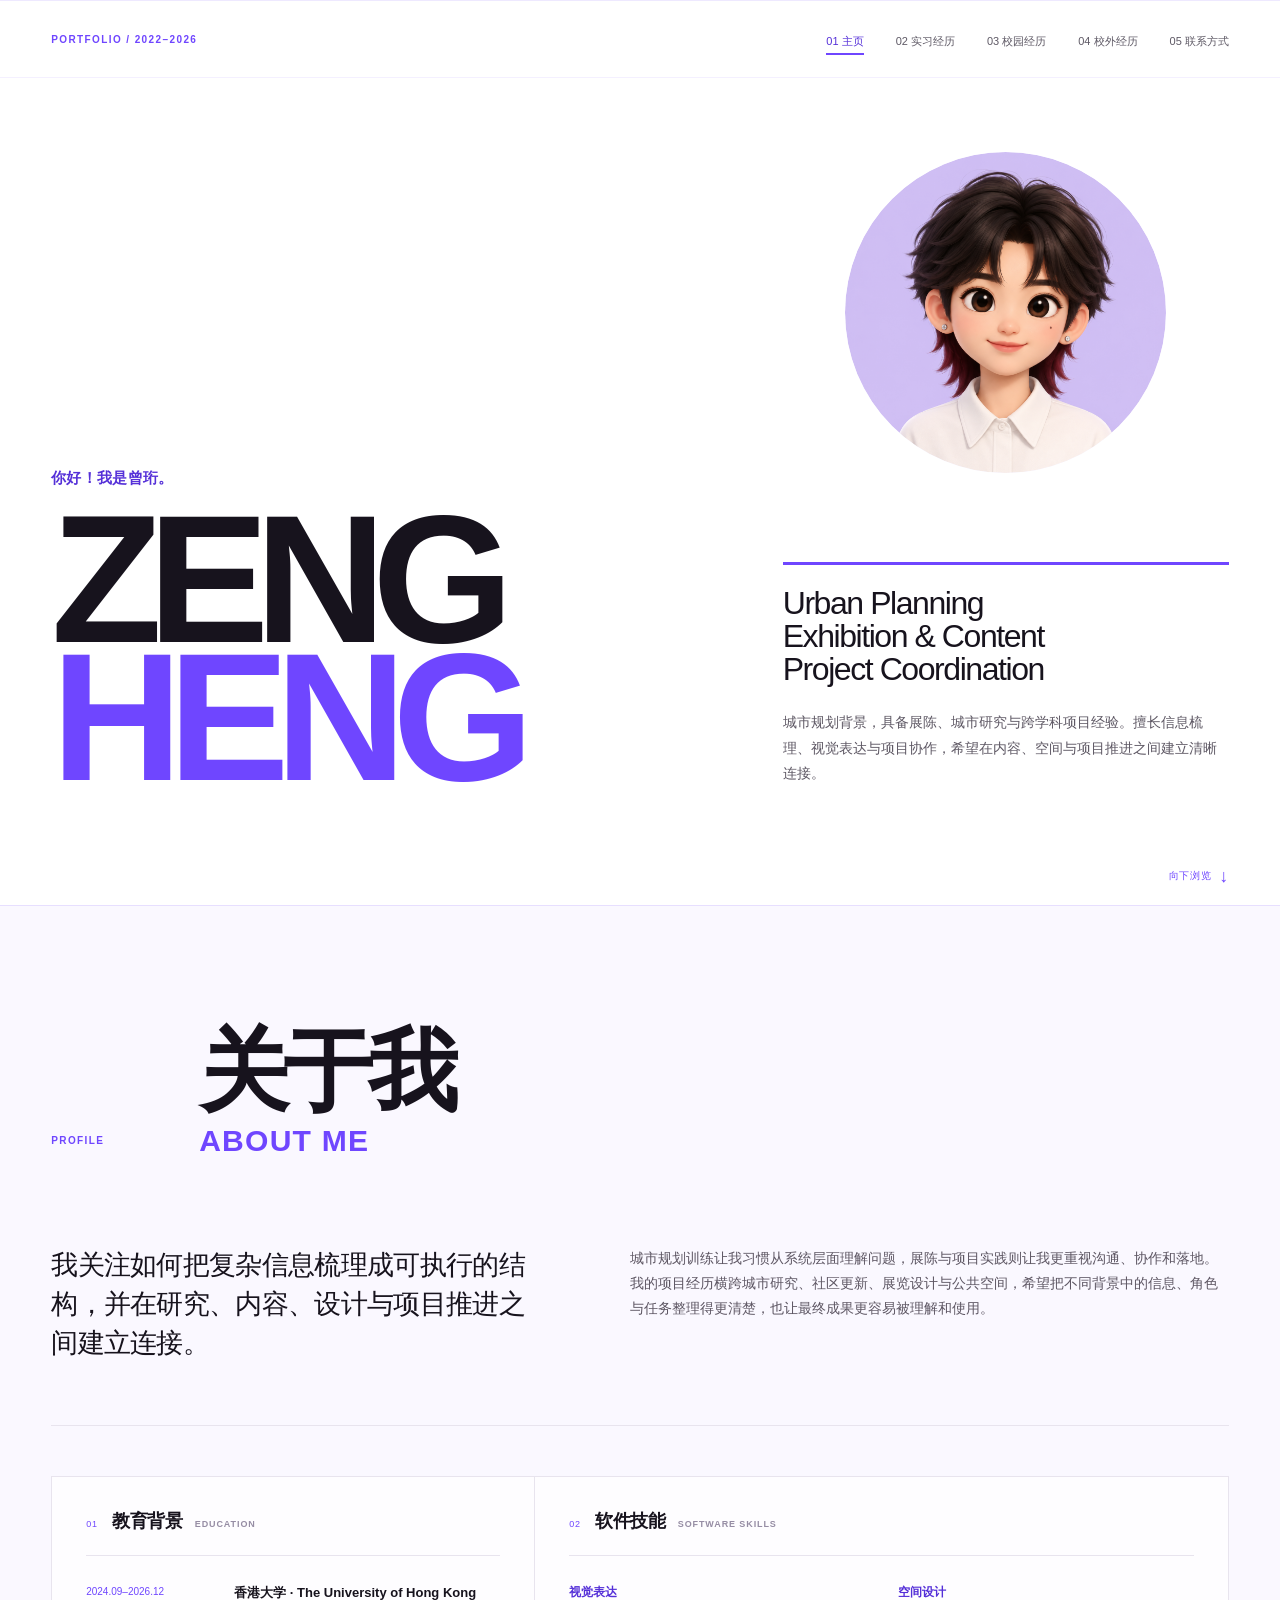
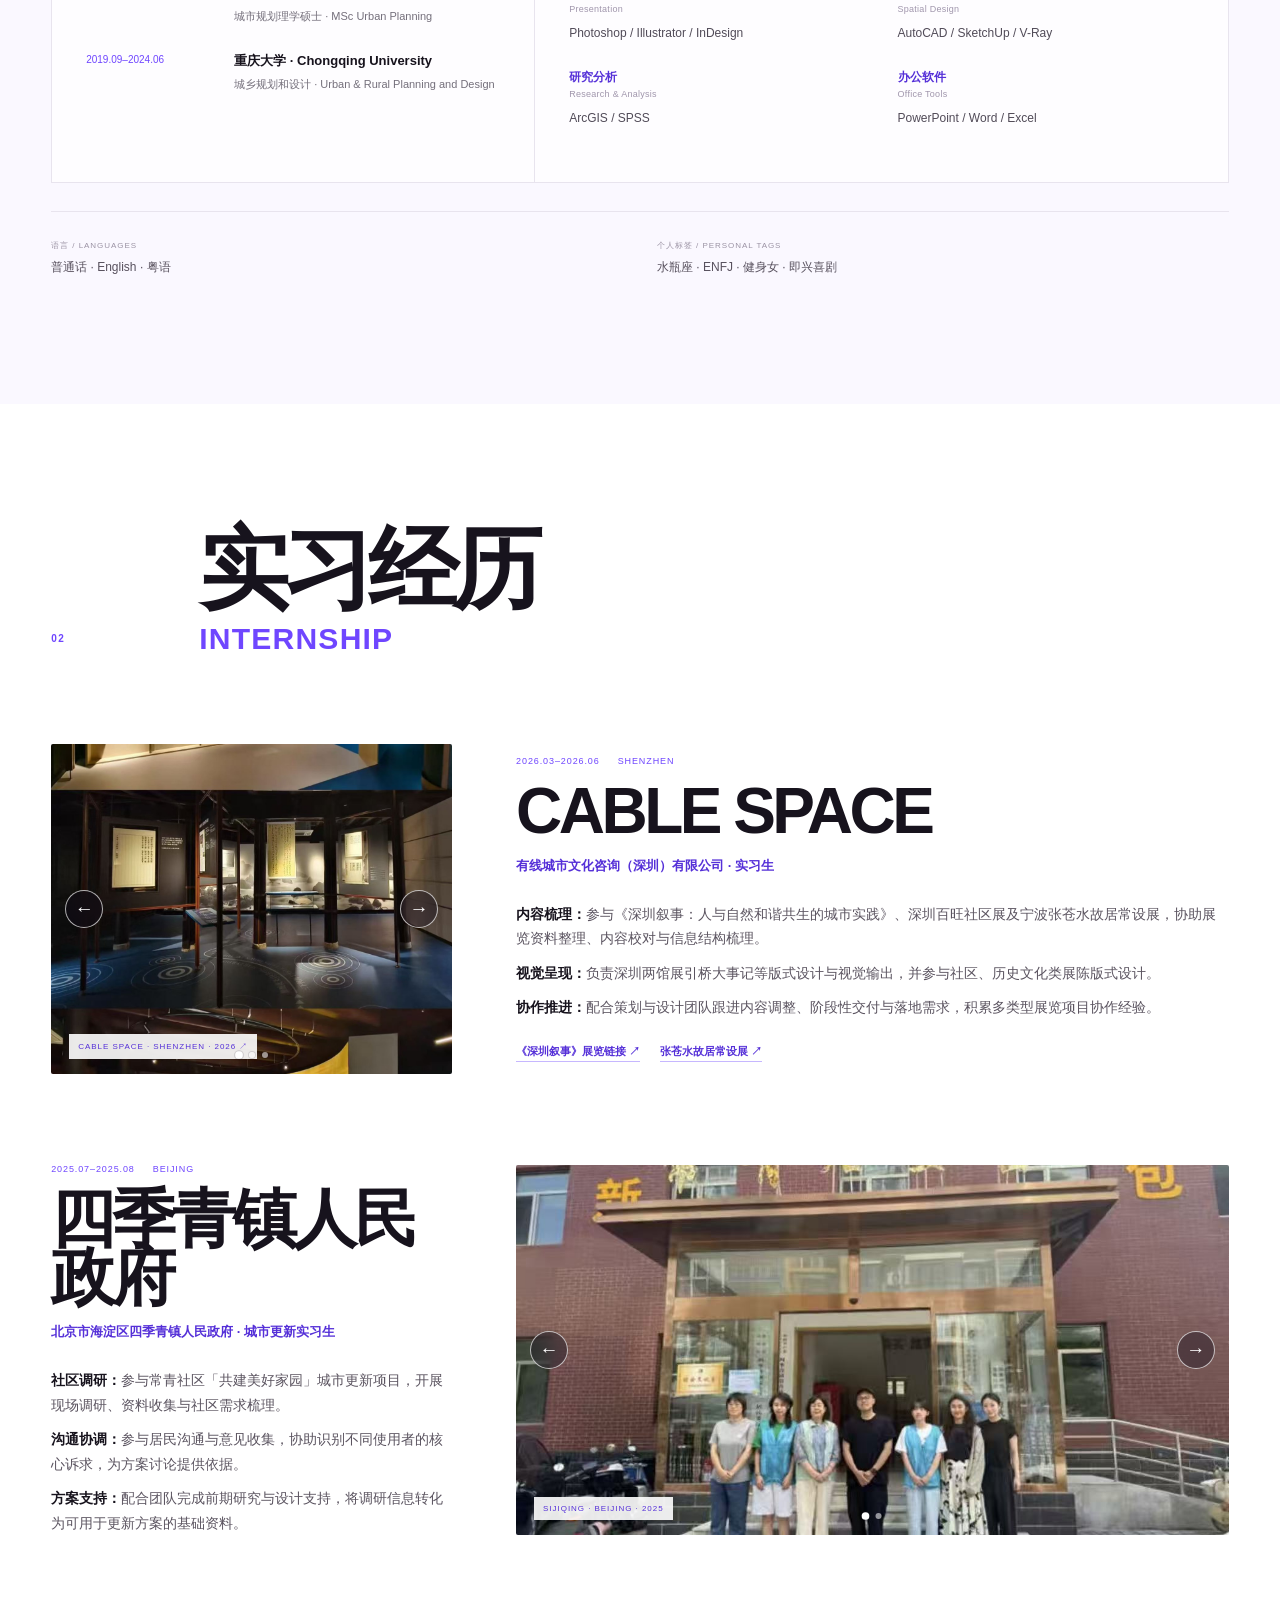
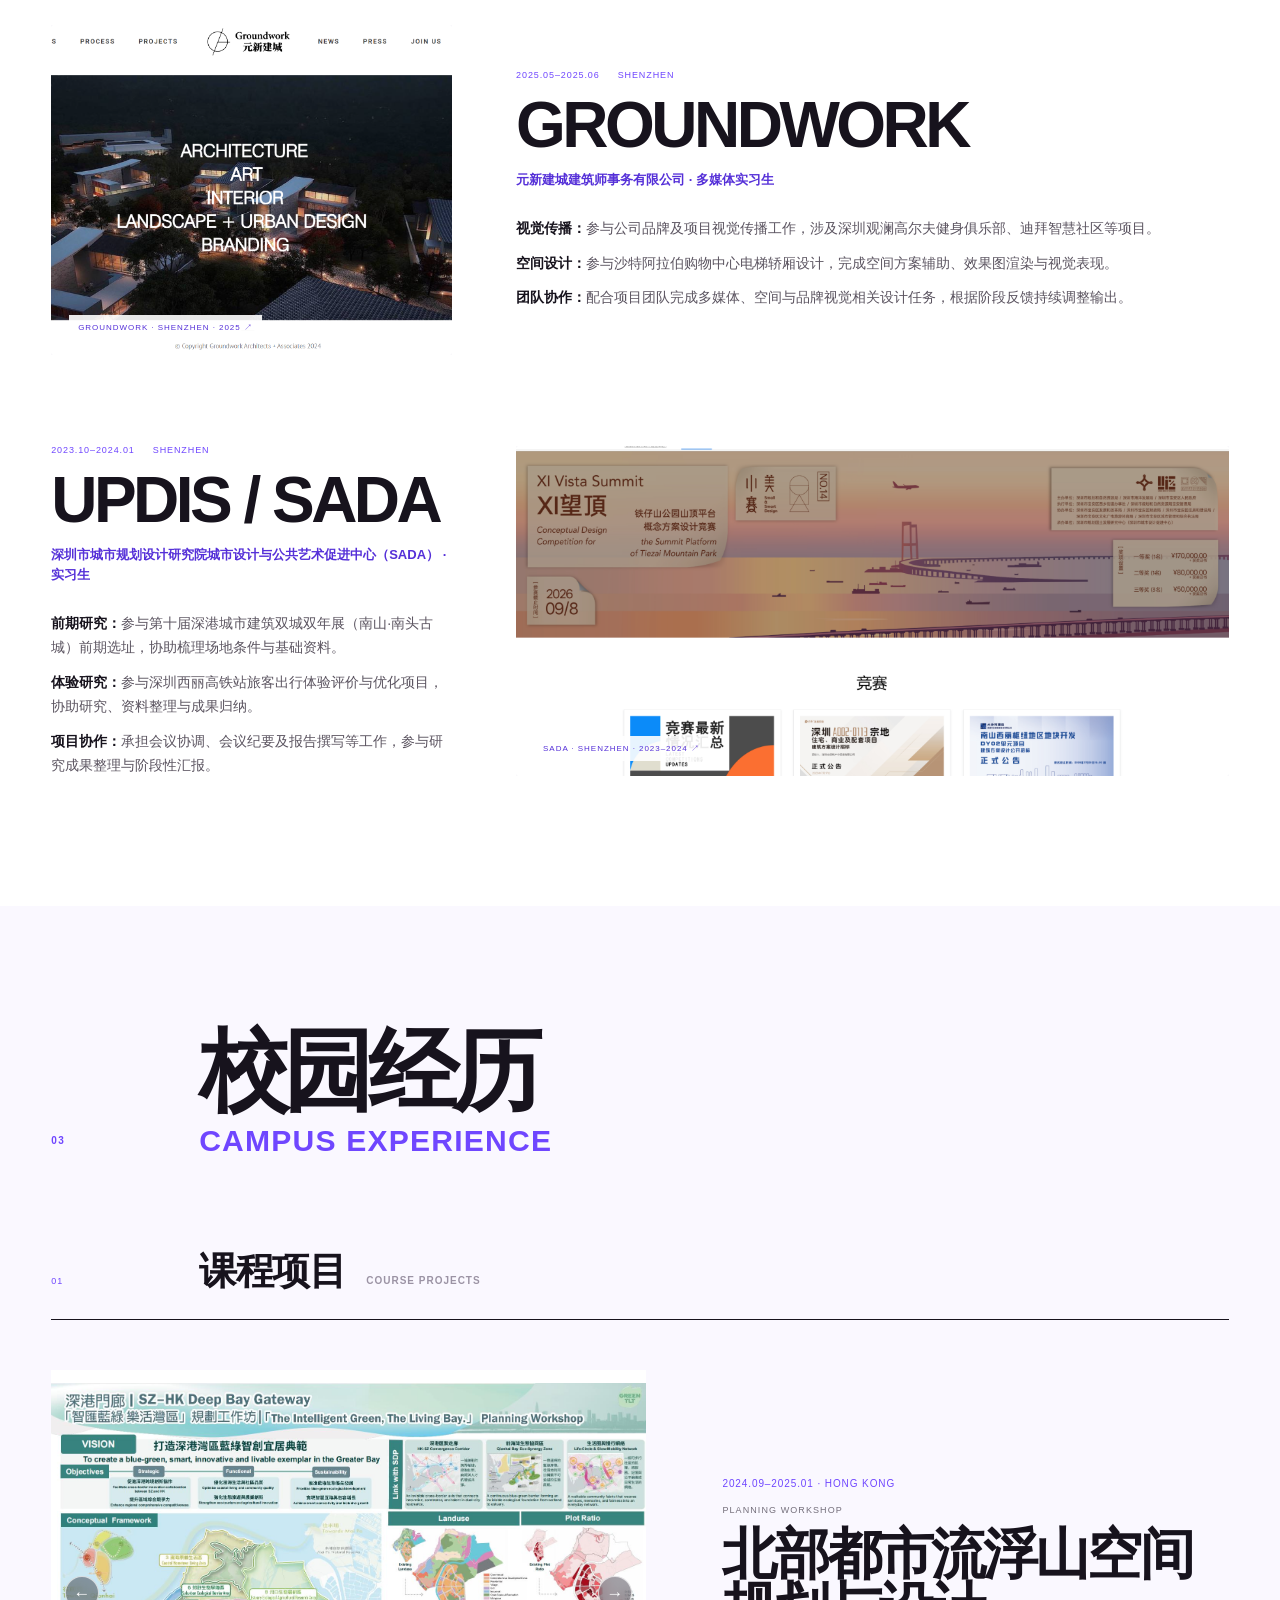
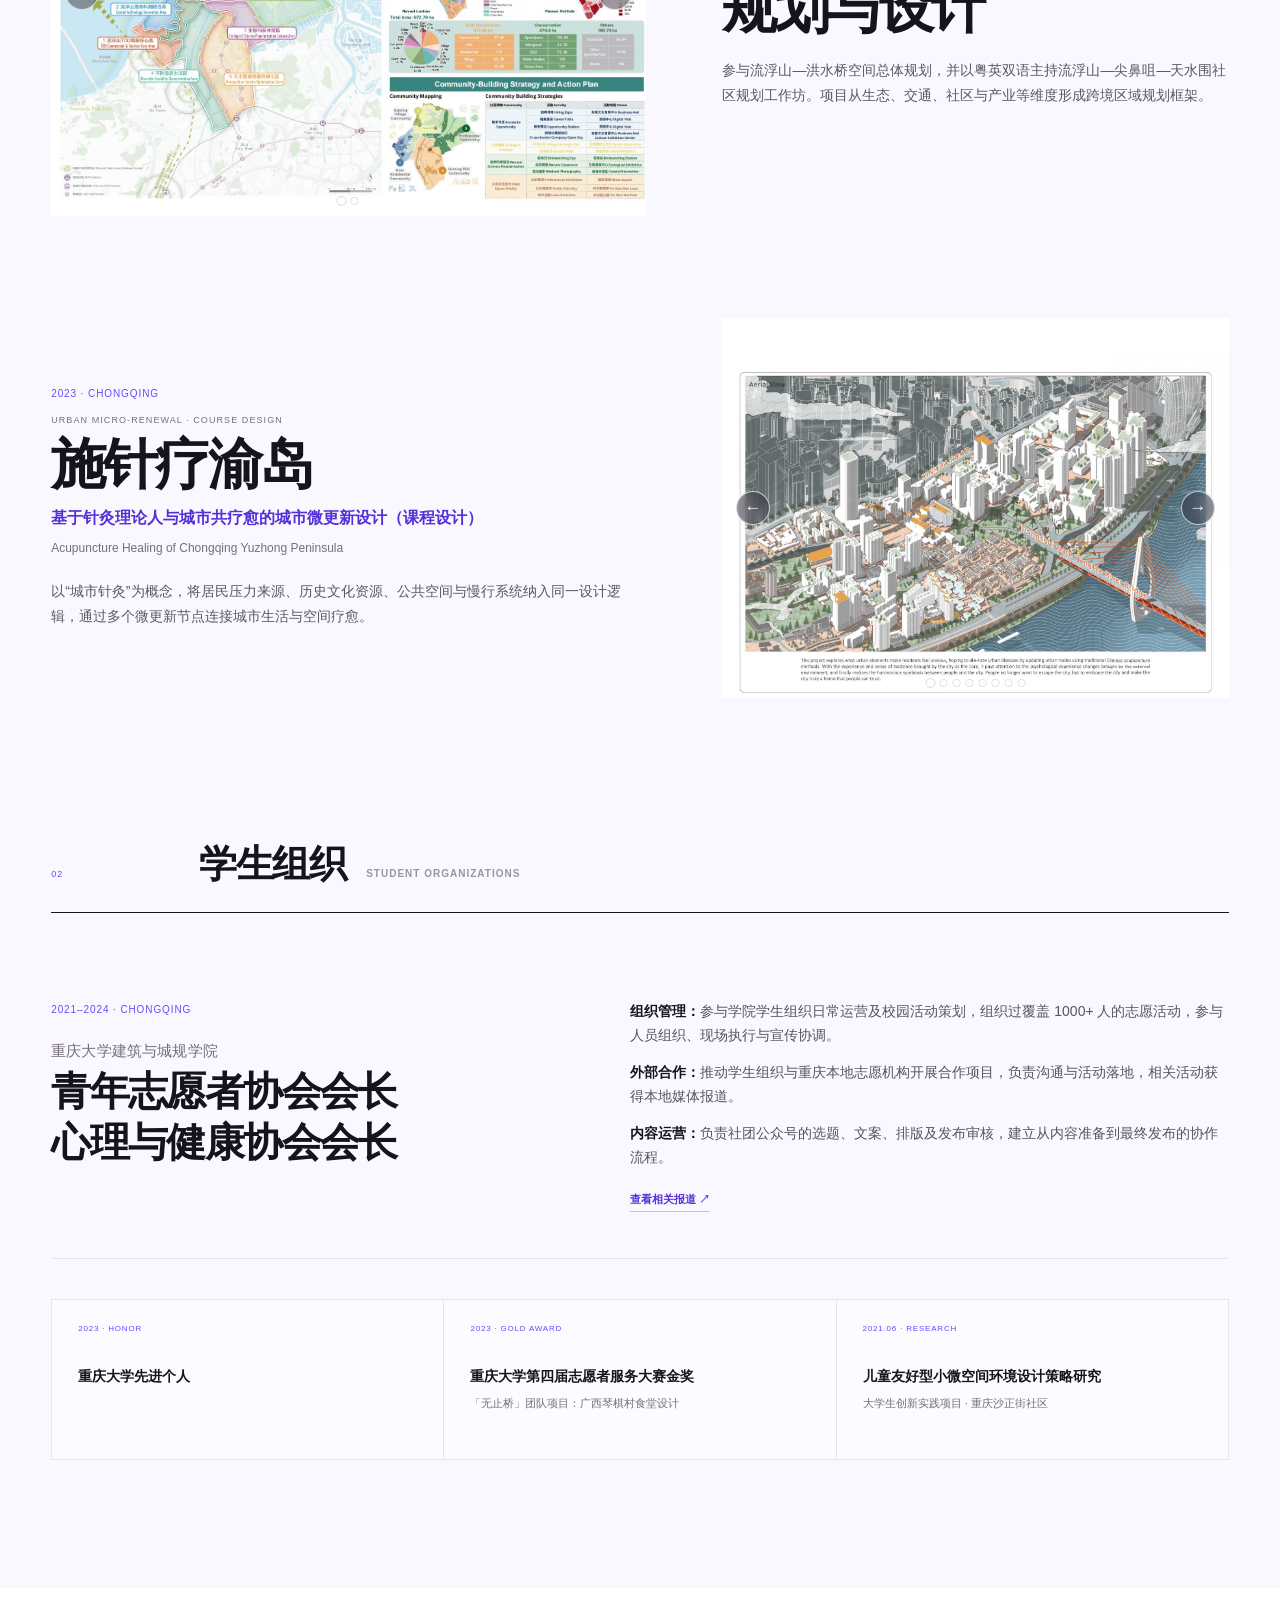
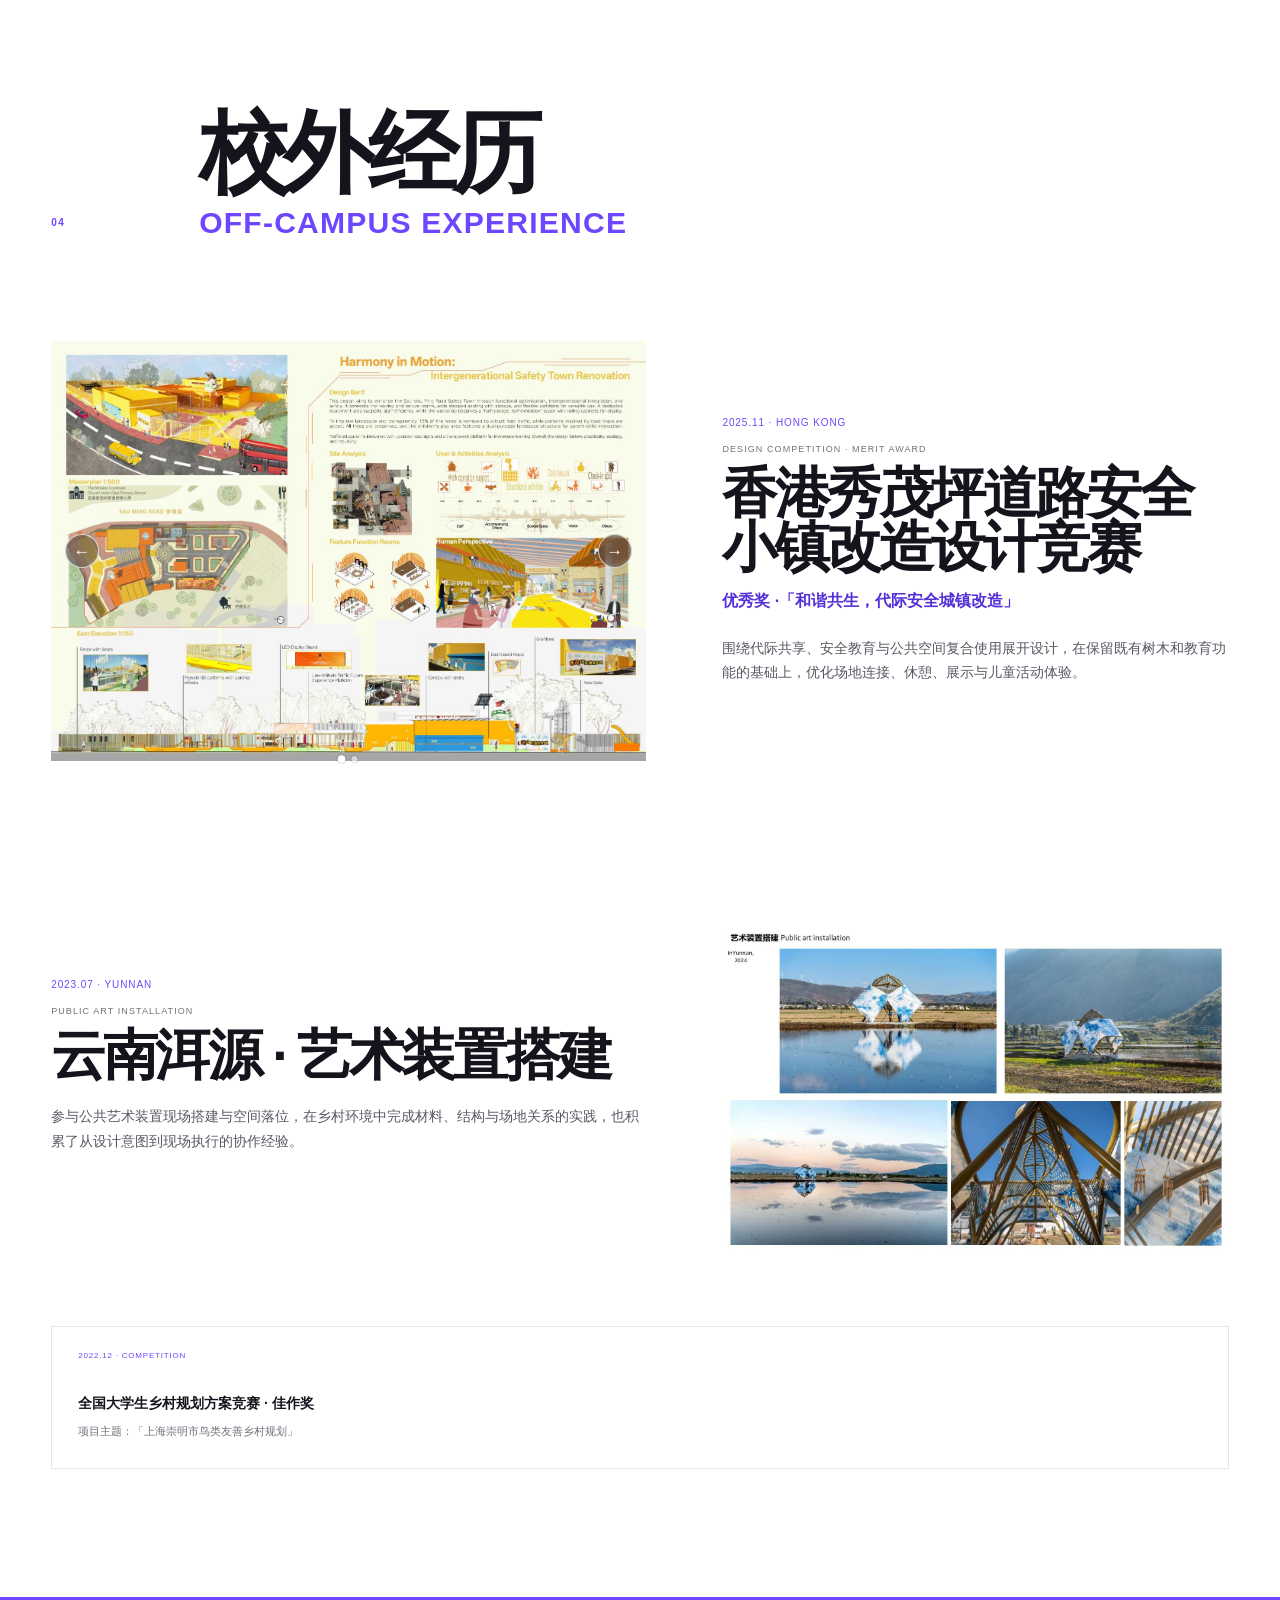
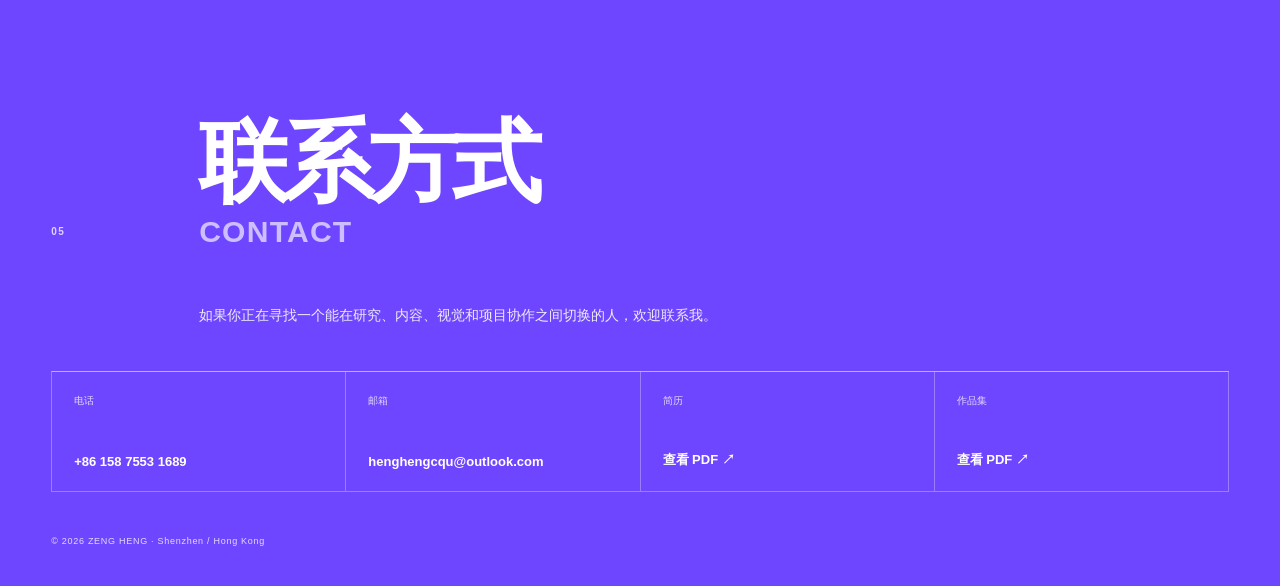
==== commit dd8675d4: "Fix ABOUT ME label and reorder language section" ====
--- a/index.html
+++ b/index.html
@@ -45,7 +45,7 @@
 <div class="shell">
 <header class="section-heading reveal">
 <p class="section-no">PROFILE</p>
-<h2>关于我 <span>ABOUT</span></h2>
+<h2>关于我 <span>ABOUT ME</span></h2>
 </header>
 <div class="about-intro reveal">
 <p class="about-lead">我关注如何把复杂信息梳理成可执行的结构，并在研究、内容、设计与项目推进之间建立连接。</p>
@@ -97,12 +97,12 @@
 </div>
 <div class="about-extra reveal">
 <div>
+<span class="extra-label">语言 / LANGUAGES</span>
+<p>普通话 · English · 粤语</p>
+</div>
+<div>
 <span class="extra-label">个人标签 / PERSONAL TAGS</span>
 <p>水瓶座 · ENFJ · 健身女 · 即兴喜剧</p>
-</div>
-<div>
-<span class="extra-label">语言 / LANGUAGES</span>
-<p>普通话 · English · 粤语</p>
 </div>
 </div>
 </div>
@@ -438,4 +438,4 @@
 </div>
 <script src="assets/js/main.js"></script>
 </body>
-</html>
+</html>
